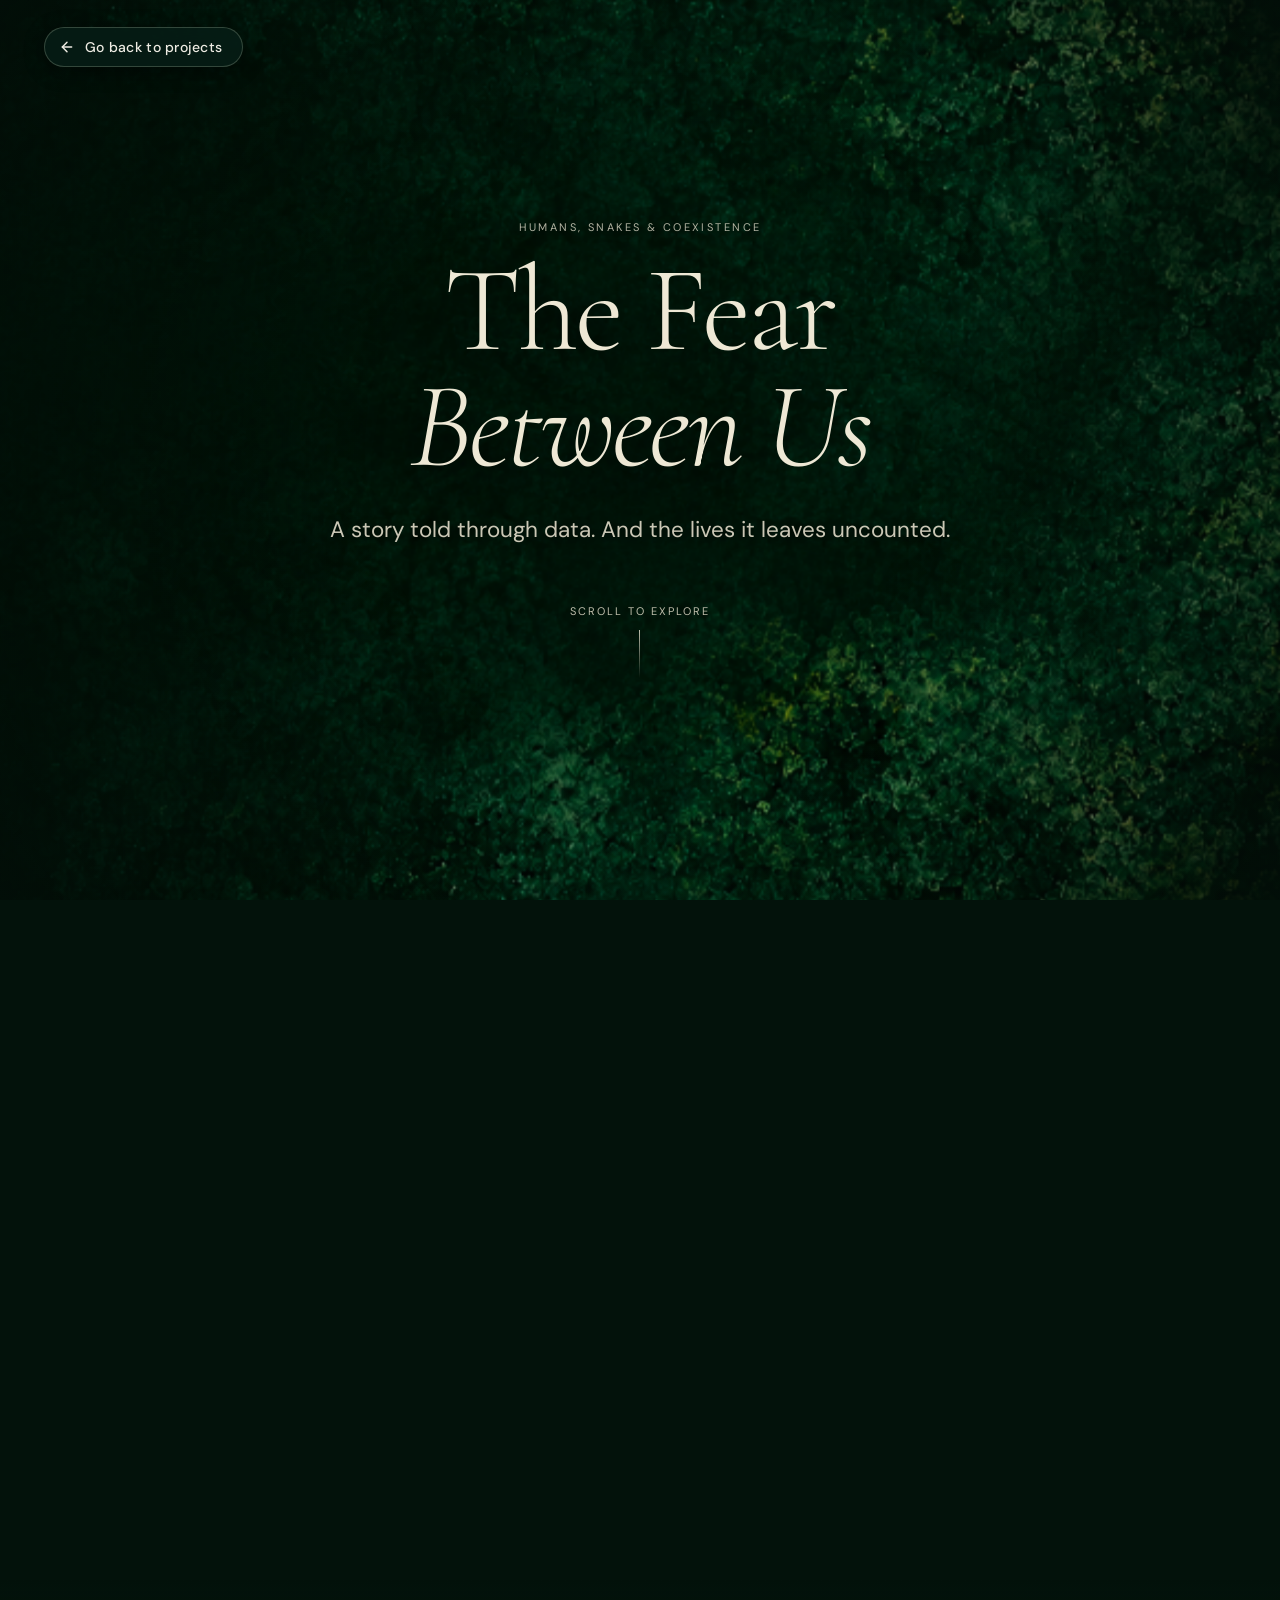
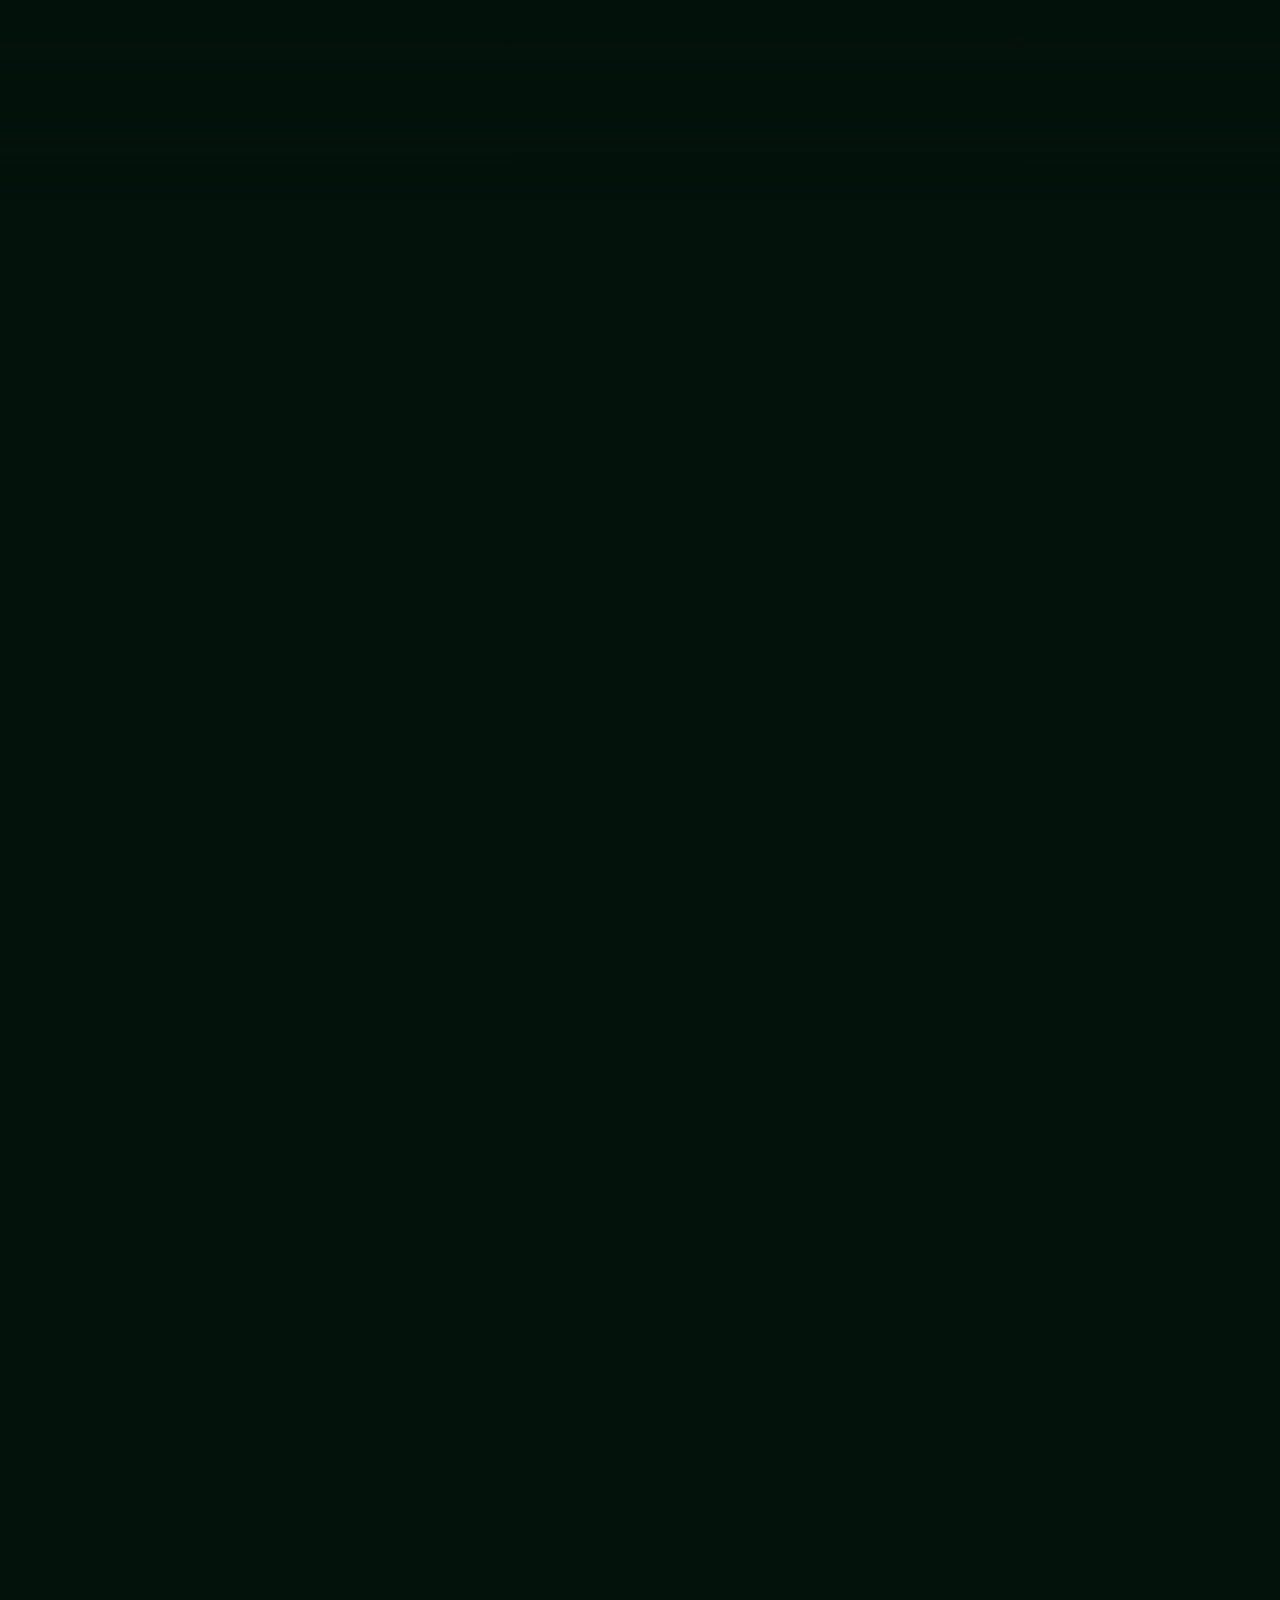
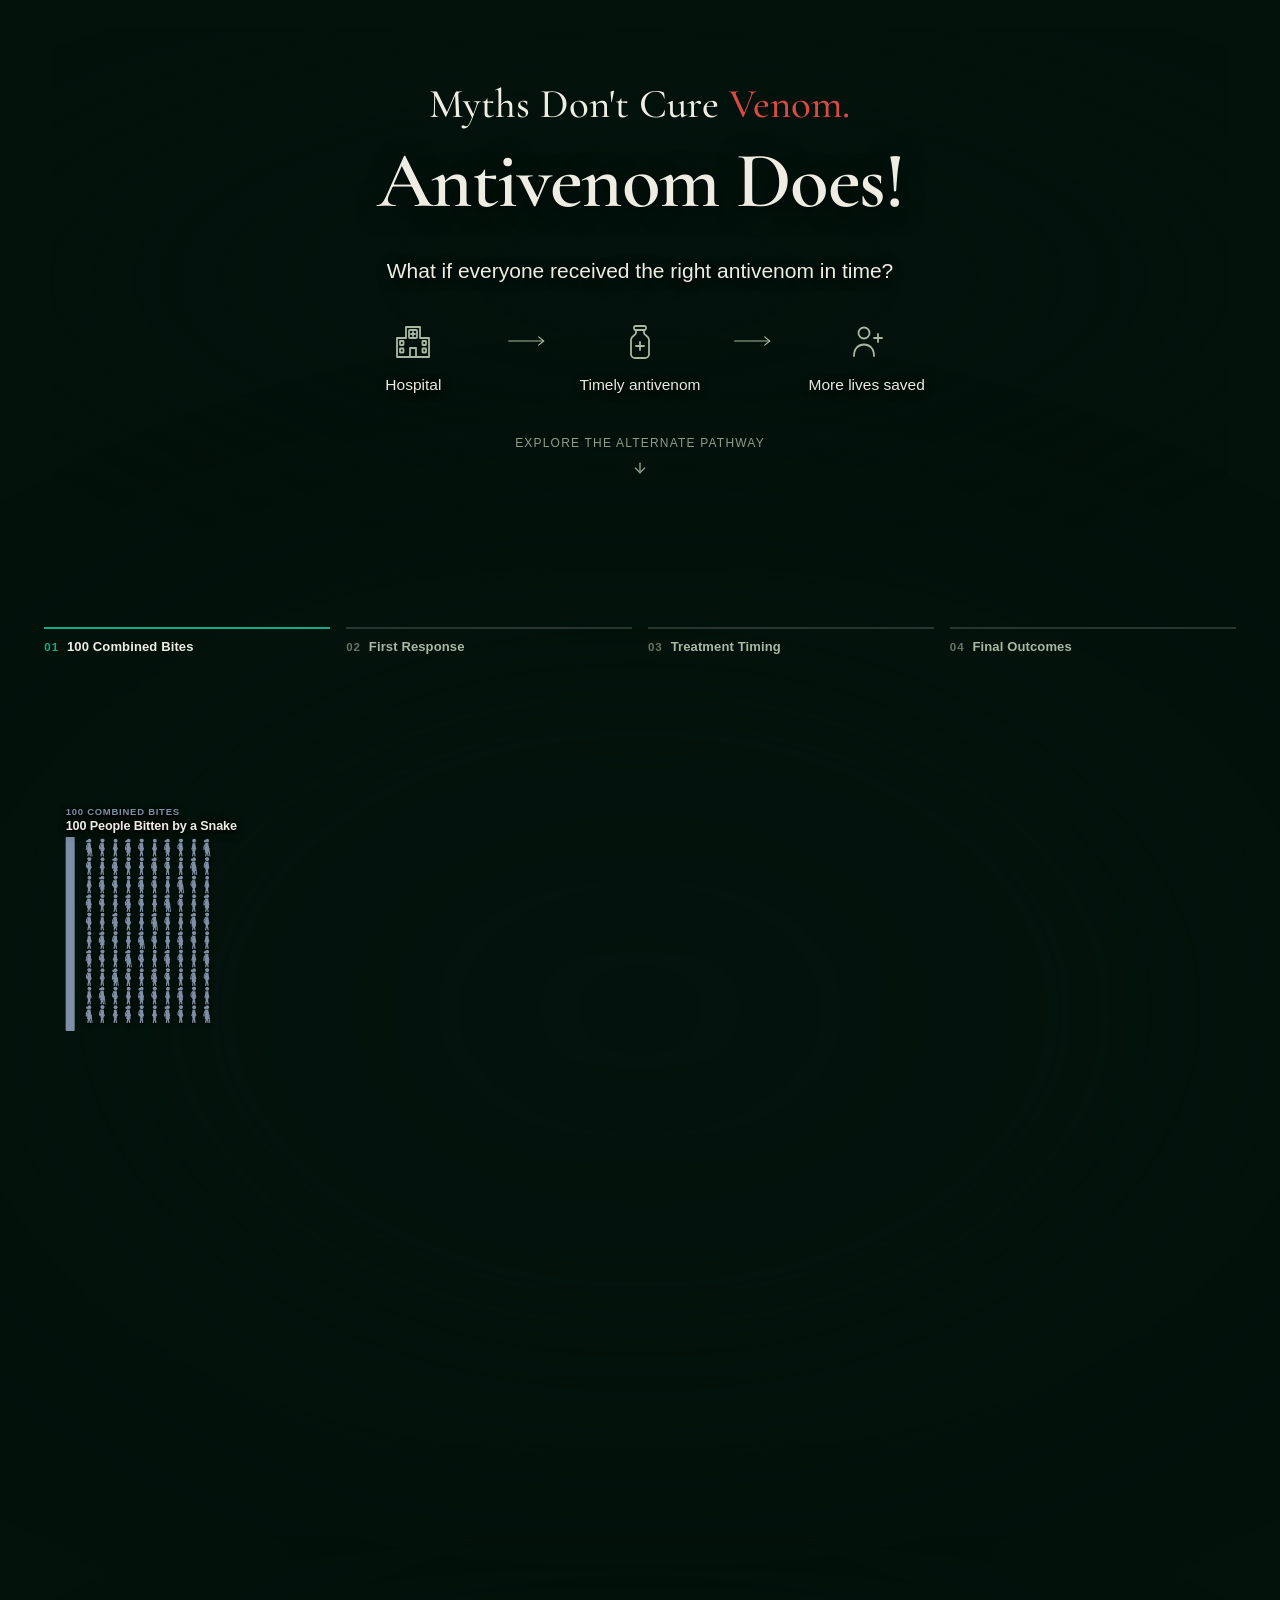
==== index.html @ fc6ca5ec "Remove bottom fade from Sankey chart while pinned Co-Authored-By: Claude Sonnet 5.5 <noreply@anthrop" ====
<!DOCTYPE html>
<html lang="en">
<head>
    <meta charset="UTF-8">
    <meta name="viewport" content="width=device-width, initial-scale=1.0, viewport-fit=cover">
    <meta name="theme-color" content="#03120B">
    <title>Panic vs Poison | A Story of Fear and Coexistence</title>
    
    <!-- Google Fonts: Cormorant Garamond, DM Sans, Google Sans Flex, DM Serif Display, Playfair Display, Prata, Newsreader, Inter, Cinzel -->
    <link rel="preconnect" href="https://fonts.googleapis.com">
    <link rel="preconnect" href="https://fonts.gstatic.com" crossorigin>
    <link href="https://fonts.googleapis.com/css2?family=Cormorant+Garamond:ital,wght@0,300;0,400;0,500;0,600;0,700;1,300;1,400;1,500;1,600;1,700&family=DM+Sans:ital,wght@0,400;0,500;0,600;1,400;1,500;1,600&family=Google+Sans+Flex:wght@300;400;500;600;700;800&family=DM+Serif+Display:ital@0;1&family=Playfair+Display:ital,wght@0,400..900;1,400..900&family=Prata&family=Newsreader:ital,opsz,wght@0,6..72,400..700;1,6..72,400..700&family=Inter:wght@300;400;500;600;700&family=Cinzel:wght@600;700;800&display=swap" rel="stylesheet">
    
        <!-- Leaflet & MarkerCluster for Neighbourhood Observations Map -->
    <link rel="stylesheet" href="https://cdn.jsdelivr.net/npm/leaflet@1.9.4/dist/leaflet.css" />
    <link rel="stylesheet" href="https://cdnjs.cloudflare.com/ajax/libs/leaflet.markercluster/1.5.3/MarkerCluster.css" />
    <link rel="stylesheet" href="assets/neighbourhood_map.css?v=snc_v3" />
    <link rel="stylesheet" href="style.css?v=m_touch_v5">
</head>
<body class="story-body">

    <!-- Fixed Continuous Parallax Background Canvas -->
    <div class="parallax-bg-wrapper" aria-hidden="true">
        <div class="parallax-bg" id="parallax-bg"></div>
        <canvas class="parallax-particles" id="ambient-particles"></canvas>
        <div class="parallax-vignette"></div>
    </div>

    <!-- Transparent Animated Video Snake (New Upload: Black snake moving across hero) -->
    <!-- [RESTORE POINT] Previous snake asset: assets/snake_animated.webm -->
    <div class="snake-top-left-container" id="snake-container">
        <video id="snake-video" class="snake-video-player" muted playsinline autoplay loop preload="auto">
            <source src="assets/snake_black_moving.webm?v=black_v1" type="video/webm">
            <!-- Fallback to original uploaded MP4 if WebM is unsupported -->
            <source src="Black_snake_moving_on_background_202609070007.mp4" type="video/mp4">
            Your browser does not support video playback.
        </video>
    </div>

    <!-- Main Editorial Scrollytelling Flow -->
    
    

    <main class="story-container" id="story-root">
        <!-- SCREEN 1: HERO TITLE & STAGE -->
        <section class="hero-screen" id="hero-screen">
            <!-- Start Navigation: Go Back to Projects -->
            <header class="story-top-nav" id="storyTopNav">
                <a href="/#projects" class="story-back-btn" id="storyStartBackBtn" aria-label="Go back to projects">
                    <svg class="story-back-arrow" width="16" height="16" viewBox="0 0 24 24" fill="none" stroke="currentColor" stroke-width="2.2" stroke-linecap="round" stroke-linejoin="round" aria-hidden="true">
                        <line x1="19" y1="12" x2="5" y2="12"></line>
                        <polyline points="12 19 5 12 12 5"></polyline>
                    </svg>
                    <span>Go back to projects</span>
                </a>
            </header>
            <div class="hero-content">
                <span class="hero-intro-label">HUMANS, SNAKES & COEXISTENCE</span>

                <h1 class="topic-title" id="topic-title">
                    <span class="title-line title-upright">The Fear</span>
                    <span class="title-line title-italic">Between Us</span>
                </h1>

                <p class="hero-subtitle">
                    A story told through data. And the lives it leaves uncounted.
                </p>

                <div class="scroll-cue">
                    <span class="scroll-cue-text">SCROLL TO EXPLORE</span>
                    <div class="scroll-cue-line"></div>
                </div>
            </div>
        </section>

        <!-- SECTION 2: THE EMERGENCE & THE FRACTURE (HUMAN VS SNAKE HABITAT) -->
        <section class="landscape-screen" id="landscape-screen">
            <div class="landscape-sticky-stage" id="landscape-sticky-stage">
                
                <!-- 2D Layered Stage: Reveals Mountains -> Land -> Trees -> Homes -> Crack -->
                <div class="landscape-layers-container" id="landscape-layers-container">
                    <img id="layer-mountains" class="landscape-layer layer-mountains" src="./assets/layers_clean/1_mountains.webp?v=blend_v2" alt="Mountains">
                    <img id="layer-land" class="landscape-layer layer-land" src="./assets/layers_clean/2_land.webp?v=blend_v2" alt="Land">
                    <img id="layer-trees" class="landscape-layer layer-trees" src="./assets/layers_clean/3_trees.webp?v=blend_v2" alt="Trees">
                    <img id="layer-homes" class="landscape-layer layer-homes" src="./assets/layers_clean/4_homes.webp?v=blend_v2" alt="Homes">
                    <img id="layer-crack" class="landscape-layer layer-crack" src="./assets/layers_clean/5_crack.webp?v=blend_v2" alt="The Fracture">
                    <img id="layer-panorama" class="landscape-layer layer-panorama" src="./assets/stitched_panorama.webp?v=feather_v3" alt="Continuous Landscape Panorama">
                    <!-- Top & Bottom feather blends to eliminate any abrupt boundary -->
                    <div class="landscape-layers-top-feather" aria-hidden="true"></div>
                    <div class="landscape-layers-bottom-feather" aria-hidden="true"></div>
                </div>

                <!-- Soft Atmospheric Bottom Fog / Vignette Blend with Canvas BG -->
                <div class="landscape-bottom-blend" aria-hidden="true"></div>

                <!-- Beat 5: Villager and Snake Encounter Canvas Layer (z-index 16: above crack, below text) -->
                <canvas id="layer-encounter" class="encounter-canvas" aria-hidden="true"></canvas>

                <!-- Paddy Field Encounter Scene (Scrolls up from below previous image like a data scrolly) -->
                <div class="paddy-scene-stage" id="paddy-scene-stage" aria-hidden="true">
                    <img id="layer-paddy" class="paddy-scene-img" src="./assets/paddy_field_scene.webp?v=man_woman_snake_v1" alt="Monsoon Paddy Field Snakebite Encounter Scene">
                    <div class="paddy-scene-blend" aria-hidden="true"></div>
                    <div class="paddy-seam-gradient" aria-hidden="true"></div>
                    <div class="paddy-story-scrim" id="paddy-story-scrim" aria-hidden="true"></div>

                    <!-- Beat 6: Pathways Narrative Text Overlay -->
                    <div class="paddy-story-overlay" id="paddy-story-overlay">
                        <div class="paddy-story-card" id="paddy-story-card">
                            <p class="intro-line-lead">For every 100 snakebites,</p>
                            <h2 class="intro-line-stat"><span class="stat-highlight">21</span> lives are lost.</h2>
                            <p class="intro-line-question">Is venom the only reason?</p>
                            <p class="intro-line-pathways">Let’s follow the pathways.</p>
                        </div>
                    </div>

                    <!-- Beat 7: Pure Animated Sankey Diagram Overlay -->
                    <div class="paddy-sankey-stage" id="paddy-sankey-stage">
                        <div class="paddy-sankey-scrim" aria-hidden="true"></div>
                        <div class="paddy-sankey-card">
                            <iframe
                                src="sankey_chart.html?v=m_touch_v5"
                                title="The Patient Survival Pathway Sankey Diagram"
                                class="sankey-chart-iframe"
                                id="sankey-iframe"
                                scrolling="no"
                                allowtransparency="true"
                                style="background: transparent;">
                            </iframe>
                        </div>
                    </div>
                </div>

                <!-- Phase 1 Mountain Emergence Narrative Beat -->
                <div class="mountain-story-block" id="mountain-story">
                    <!-- Decorative India Map Vector Layer (pointer-events none, hidden from assistive technology) -->
                    <div class="mountain-map-container" id="mountain-map-container" aria-hidden="true">
                        <svg
    class="mountain-map-svg"
    id="mountain-map-svg"
    viewBox="0 0 666.66669 777.33331"
    preserveAspectRatio="xMidYMid meet"
    aria-hidden="true">
    <defs>
        <!-- Soft-edged vertical mask for bottom-to-top amber fill reveal -->
        <linearGradient id="map-reveal-grad" x1="0" y1="1" x2="0" y2="0">
            <stop offset="0%" stop-color="#ffffff" stop-opacity="1" />
            <stop offset="65%" stop-color="#ffffff" stop-opacity="1" />
            <stop offset="90%" stop-color="#ffffff" stop-opacity="0.5" />
            <stop offset="100%" stop-color="#ffffff" stop-opacity="0" />
        </linearGradient>
        <mask id="map-reveal-mask" maskUnits="userSpaceOnUse" x="-50" y="-50" width="766" height="880">
            <rect id="map-mask-rect" x="-50" y="800" width="766" height="850" fill="url(#map-reveal-grad)" />
        </mask>
    </defs>

    <!-- Translucent Amber Fill Layer (12-18% final opacity) -->
    <g id="map-fill-layer" class="map-fill-layer" mask="url(#map-reveal-mask)" style="opacity: 0;">
        <path class="map-mainland-fill" fill="#D6B56D" stroke="none" d="m 215.2163,738.62564 -4,-2.84704 -5.08396,-4.77739 -5.08397,-4.77738 -2.58571,-4.16224 -2.58571,-4.16225 -2.73664,-11.17108 -2.73662,-11.1711 -4.80426,-12.66666 -4.80425,-12.66667 -3.9362,-8 -3.9362,-8 -5.01572,-6.66667 -5.01572,-6.66666 -4.17085,-10.95699 -4.17086,-10.95699 v -3.31493 -3.31493 l -3.95422,-12.19948 -3.95423,-12.19949 -6.04578,-10.31244 -6.04577,-10.31246 v -0.87925 -0.87925 l -3.817,-8.3369 -3.81701,-8.33689 -1.48505,-4 -1.48505,-4 -1.42982,-12 -1.42982,-12 -4.14814,-15.92888 -4.14815,-15.92888 1.54669,-0.51557 1.54668,-0.51556 v -3.36487 -3.36488 l -1.81762,0.6975 -1.81763,0.69748 -0.85927,-10.30346 -0.85928,-10.30345 2.77715,-8.4596 2.77715,-8.45961 -2.95944,-9.20386 -2.95943,-9.20386 2.85918,-3.86726 2.85919,-3.86725 v -0.62793 -0.62792 l -2.82757,-0.42607 -2.82757,-0.42607 -0.53124,-5.97786 -0.53125,-5.97787 -1.83309,-1.83308 -1.83308,-1.83309 -1.47477,6.87658 -1.47476,6.87658 -0.005,2.93437 -0.005,2.93437 -2.693839,4.41843 -2.69383,4.41844 -8.35049,3.90767 -8.350489,3.90766 -7.55505,1.39663 -7.55505,1.39663 -5.28474,-3.33611 -5.28474,-3.33612 -5.1109,-6.26743 -5.1109,-6.26744 -6.29777,-7.09401 -6.29777,-7.09403 -3.58171,-5.41234 -3.58172,-5.41234 1.39566,-1.39566 1.39566,-1.39566 0.89585,1.44951 0.89584,1.44951 5.58798,-0.008 5.58798,-0.008 4.83022,-1.3417 4.83022,-1.34169 6.2277,-5.48184 6.2277,-5.48184 -0.50394,-0.50394 -0.50394,-0.50394 -8.78786,2.16862 -8.78785,2.16862 -4.48755,-0.84186 -4.48755,-0.84187 -7.54448,-4.71911 -7.54448,-4.7191 -2.06743,-4.14426 -2.06753,-4.14313 v -1.6418 -1.6418 l 3.44902,-2.25988 3.44902,-2.25989 -0.72543,-0.72542 -0.72542,-0.72542 -4.79981,2.83196 -4.79981,2.83196 h -0.67902 -0.67901 l 0.42189,-3.66667 0.4219,-3.66667 4.97993,-0.41262 4.97994,-0.41263 1.96682,-2.80804 1.96683,-2.80804 5.71991,0.17657 5.71991,0.17656 7.64598,0.83928 7.64599,0.83928 6.69897,-1.71689 6.69897,-1.71689 1.58837,1.58838 1.58838,1.58838 h 3.15432 3.15433 l 2.49487,-1.33522 2.49488,-1.33522 -0.75993,-4.99811 -0.75994,-4.99812 -3.15593,-9.83685 -3.15593,-9.83687 v -1.8406 -1.8406 l -5.34549,-2.13884 -5.34548,-2.13884 -0.80513,-3.20788 -0.80512,-3.20787 0.91322,-7.30916 0.91322,-7.30916 h -2.82883 -2.82882 l -3.91447,-2.02425 -3.91447,-2.02425 -0.80629,-3.2125 -0.80628,-3.2125 1.1203,-1.95513 1.12031,-1.95512 9.50149,-10.14146 9.5015,-10.14145 h 2.74199 2.74198 l 0.80815,2.54625 0.80816,2.54627 1.67494,1.39008 1.67494,1.39008 9.94009,-1.78487 9.940089,-1.78486 2,-0.90115 1.999999,-0.90113 5.33334,-6.7847 5.33333,-6.78468 3.72072,-3.46565 3.72071,-3.46564 5.93016,-5.83483 5.93016,-5.83481 3.55728,-7.27084 3.55729,-7.27083 3.45851,-2.1405 3.45851,-2.14051 3,-2.65292 3,-2.65293 v -1.91003 -1.91004 l 5.45108,-6.85755 5.45108,-6.85754 1.66944,-0.94715 1.66942,-0.94716 -0.31645,-9.05284 -0.31645,-9.05285 2.02382,-2.28313 2.02384,-2.28315 4.83878,-1.55729 4.83877,-1.5573 1.66667,-1.32282 1.66666,-1.32283 v -1.85407 -1.85406 l -5.76484,-2.80079 -5.76485,-2.80077 -1.45267,-3.84856 -1.45253,-3.84856 h -2.59459 -2.5946 l -7.85456,-3.95934 -7.85456,-3.95934 -1.57907,-17.70733 -1.57908,-17.707325 7.47046,-6.786157 7.47045,-6.786156 -0.89811,-2.340429 -0.8981,-2.34043 -2.58502,-0.675996 -2.58501,-0.675996 -0.40827,-2.858883 -0.40825,-2.858883 -4.66667,-2.194372 -4.66667,-2.194372 -2.53998,-2.810829 -2.53999,-2.810829 h -3.74643 -3.74644 l -1.45411,-2.717031 -1.45411,-2.717029 0.74048,-2.333039 0.74048,-2.333038 6.72316,-6.616599 6.72317,-6.616597 h 6.94355 6.94356 l -0.45187,-2.594964 -0.45185,-2.594964 1.85544,1.53988 1.85544,1.539881 3.92975,-2.097217 3.92976,-2.097217 9.73397,-0.217171 9.73397,-0.217172 9.06994,8.702805 9.06993,8.702805 4.40104,3.271139 4.40103,3.27114 2.6031,4.411929 2.60311,4.411929 5.85861,1.475219 5.85863,1.475217 v 2.50838 2.50838 h 5.14564 5.14564 l 7.58808,-4.049225 7.58808,-4.049227 6.13351,-0.62063 6.13351,-0.620631 1.70365,-1.413913 1.70367,-1.413914 4.02957,2.083771 4.02956,2.083769 h 1.96391 1.96392 l 4.10229,3.451859 4.10231,3.451857 v 2.339408 2.339408 l -2.56184,7.446105 -2.56183,7.446105 -5.03233,4.746637 -5.03234,4.746639 -1.40582,4.287074 -1.40584,4.287069 -4.66667,0.0623 -4.66667,0.0622 v 4.21767 4.21768 l -1,1.00455 -1,1.00454 v 3.13269 3.13268 l 4.66667,2.22538 4.66667,2.22537 0.0472,2.75305 0.0472,2.75305 1.9055,3.33334 1.90551,3.33333 0.0472,1.70851 0.0472,1.70852 -2.33333,0.822 -2.33334,0.82198 -4.34937,3.21626 -4.34939,3.21625 -2.31728,-4.07167 -2.31729,-4.07165 -1.50341,-0.008 -1.5034,-0.008 -1.7146,2.06597 -1.7146,2.06596 2.99361,7.22264 2.99361,7.22263 0.96058,7.07852 0.96057,7.07852 0.99231,1.60557 0.99229,1.60558 2.63773,-1.63936 2.63774,-1.63936 3.2599,4.15804 3.2599,4.15804 7.57764,3.58784 7.57762,3.58784 2.6316,3.34553 2.6316,3.34553 7.03387,3.11071 7.03388,3.11071 -6.91036,7.13454 -6.91036,7.13455 -3.14015,10.57763 -3.14014,10.57762 3.84796,3.07908 3.84794,3.07909 1.20044,0.007 1.20044,0.007 7.46623,3.5886 7.46623,3.58858 2.99262,2.88888 2.99262,2.88888 5.67405,2.7075 5.67404,2.70749 4.66667,1.63416 4.66667,1.63417 3.70365,0.67096 3.70365,0.67096 1.31255,2.45254 1.31256,2.45252 4.50292,0.84476 4.50292,0.84474 9.8142,-1.55618 9.81421,-1.5562 4.80499,2.03856 4.80499,2.03857 2.21452,3.37977 2.2145,3.37976 5.26072,2.68383 5.26071,2.68381 h 3.88987 3.88985 l 1.52101,1.83271 1.52102,1.83271 6.97557,0.99337 6.97559,0.99336 6.96587,0.25089 6.96585,0.25091 0.92303,0.92303 0.92302,0.92302 8.11112,-0.0204 8.11111,-0.0204 1.61844,-1.02846 1.61844,-1.02846 0.10853,-15.95112 0.10854,-15.95112 0.086,-2.91381 0.086,-2.91381 5.38509,-2.15468 5.38509,-2.15468 1.40227,1.40226 1.40228,1.40228 0.38401,9.5432 0.384,9.54319 2.03242,3.10187 2.03241,3.10185 3.6498,1.00557 3.6498,1.00559 8.66667,-0.20035 8.66666,-0.20033 6,-0.20389 6,-0.2039 15.04815,-2.13725 15.04815,-2.13727 -0.88471,-6.10958 -0.88469,-6.10959 -0.65955,-1.13604 -0.65954,-1.13605 -4.50391,-1.88184 -4.50389,-1.88186 v -2.73862 -2.73863 l 2.82554,0.8968 2.82555,0.89679 3.50779,-1.61398 3.50778,-1.61398 4.54252,-2.18224 4.54254,-2.18226 0.58048,-2.21973 0.58046,-2.21975 5.21034,-4.18713 5.21033,-4.18715 v -1.98454 -1.98455 l 5.89897,-2.5286 5.89896,-2.52858 7.78179,-8.17726 7.78177,-8.17725 3.98592,2.07835 3.98592,2.07834 4.25224,0.008 4.25224,0.008 6.0931,-5.27353 6.09309,-5.27353 3.07748,2.9402 3.0775,2.9402 -1.0895,1.26666 -1.08948,1.26667 v 2.56325 2.56327 l 2.14428,-1.7796 2.1443,-1.7796 1.8557,2.53785 1.85572,2.53784 -0.0472,1.41183 -0.0472,1.41183 -1.9055,3.33333 -1.90551,3.33333 -0.0472,1.05771 -0.0472,1.05771 4.33333,-0.2973 4.33334,-0.2973 4.96926,0.23958 4.96926,0.2396 2.23409,3.40966 2.23409,3.40965 -2.88893,3.59034 -2.88893,3.59035 -1.49258,2.92128 -1.49257,2.92127 2.79985,4.7454 2.79986,4.74538 h -1.03354 -1.03352 l -2.58817,-1.9576 -2.58817,-1.95758 -2.79936,-0.0424 -2.79936,-0.0424 -5.38843,3.66666 -5.38843,3.66667 -8.81221,8.28771 -8.81222,8.28769 v 11.11993 11.11992 l -3.43397,4.59238 -3.43397,4.59237 0.71976,5.33333 0.71976,5.33334 -4.21271,12 -4.21271,12 -1.25398,0.85716 -1.25398,0.85715 -7.77806,-0.70529 -7.77807,-0.70529 1.29229,4.506 1.29231,4.506 v 8.19948 8.19948 l -2,0.76748 -2,0.76746 v 13.12035 13.12033 l -1.66667,2.13243 -1.66666,2.13241 -2.92642,-1.14072 -2.92641,-1.14073 -0.87372,-5.07019 -0.87371,-5.07018 -3.11882,-12 -3.11883,-12 -1.75353,-5.33334 -1.75352,-5.33333 h -1.97623 -1.97621 l -1.8764,3.91499 -1.87642,3.91498 -0.65174,5.7823 -0.65175,5.78229 -1.35809,0.83935 -1.35811,0.83936 -2.58125,-3.54351 -2.58127,-3.54349 -1.04625,0.64662 -1.04626,0.64662 -2.29006,-5.99647 -2.29008,-5.99647 1.78588,-5.56113 1.78586,-5.56113 3.87506,-1.02258 3.87505,-1.02257 4.39667,-4.26142 4.39668,-4.26142 0.97984,-4.13149 0.97984,-4.13149 -0.31002,-1.66667 -0.31001,-1.66667 h 1.55504 1.55504 l -1.65985,-2 -1.65986,-2 -22.83673,-0.13293 -22.83675,-0.13293 -3.33333,-0.92696 -3.33334,-0.92698 -0.96818,-7.94012 -0.96818,-7.94013 -1.51006,-3.33333 -1.51006,-3.33334 -1.99806,2.9704 -1.99807,2.97039 -2.85703,-1.47487 -2.85702,-1.47486 -3.08122,-3.49554 -3.08121,-3.49552 -0.69656,1.66667 -0.69657,1.66667 -2.22222,-0.0424 -2.22222,-0.0424 -2.58818,-1.95759 -2.58817,-1.9576 h -1.15719 -1.15717 l 0.76739,1.24165 0.76738,1.24167 -3.35537,4.9444 -3.35536,4.9444 v 1.26105 1.26106 l 4.33333,3.81332 4.33334,3.8133 4.56388,3.07291 4.56386,3.07291 0.54724,1.66666 0.54724,1.66667 h -2.80757 -2.80757 l -5.9702,5.50315 -5.97022,5.50314 v 2.429 2.429 l 4.45919,3.40119 4.45919,3.40118 h 2.18208 2.18208 l 0.80509,3.20775 0.80509,3.20775 -2.24342,3.42389 -2.24342,3.42389 2.79706,4.52574 2.79706,4.52574 v 2.30078 2.30078 l 2.56204,0.66999 2.56206,0.66999 -0.61258,4.20518 -0.61256,4.20519 2.58803,10.56085 2.58804,10.56087 -0.68017,1.77247 -0.68016,1.77248 h -3.23759 -3.2376 l -3.35488,2.1982 -3.35488,2.19821 -1.13545,-1.19821 -1.13546,-1.1982 -0.46276,-2.56956 -0.46274,-2.56956 -3.48502,5.23622 -3.48501,5.23623 -6.83025,2.38175 -6.83026,2.38174 -3.61598,3.11035 -3.61599,3.11033 1.49424,6.50792 1.49424,6.50791 -1.89632,2.10499 -1.89632,2.10498 v 2.18391 2.18389 l -4.56725,4.56726 -4.56726,4.56725 -7.35017,3.4772 -7.35019,3.47718 h -1.97145 -1.97146 l -0.52441,-1.57321 -0.5244,-1.57321 -2.26491,0.86912 -2.2649,0.86913 -1.63688,3.70409 -1.63688,3.70408 -9.53804,12.66667 -9.53804,12.66667 -7.60648,6.51918 -7.60648,6.51918 -3.89774,5.38068 -3.89774,5.38068 -6.30932,3.63956 -6.30934,3.63956 -3,2.84585 -3,2.84585 v 5.219 5.219 l -6.33333,2.95159 -6.33334,2.95157 -5.25897,0.1108 -5.25899,0.1108 -4.07434,5.47402 -4.07436,5.47401 -1.70722,2.52599 -1.70721,2.52598 -0.73723,-1.66666 -0.73724,-1.66667 h -3.59221 -3.59221 l -2.98119,2.08811 -2.9812,2.0881 -2.69829,5.28912 -2.69831,5.28911 0.63792,13.66356 0.63793,13.66356 1.41156,3.71268 1.41156,3.71269 v 1.24653 1.24654 h -2 -2 v 1.28642 1.28642 l 2.83419,1.51681 2.8342,1.51681 -0.86745,7.3807 -0.86747,7.38068 -1.74589,3.48274 -1.7459,3.48275 -3.76314,7.23493 -3.76316,7.23495 0.23496,16.76505 0.23496,16.76507 0.71644,2.28892 0.71644,2.28892 -3.07576,0.6788 -3.07575,0.67881 -3.91979,0.3656 -3.91977,0.36561 -3.0138,5.33334 -3.01379,5.33333 -2.34532,4.40032 -2.34532,4.40032 1.50588,2.41131 1.5059,2.4113 -6.91764,1.5481 -6.91763,1.54809 -4.21623,2.56405 -4.21624,2.56404 -0.86989,5.80086 -0.86988,5.80085 -6.41975,3.60871 -6.41975,3.60872 -3.80349,-0.0423 -3.80349,-0.0423 -4,-2.84704 z" />
        <g class="map-islands-fill" transform="scale(0.448632)" fill="#D6B56D" stroke="none">
            <path d="
		M183.5,1437.5c0,2.916-4-4.584-4-7.5c0-0.532,0.716-3.36,3.25-1.5c1.146,0.841,0.631-2.5,2.25-2.5c1.652,0,1,2.293,1,3.75
		c0,1.895,0.058,3.962-0.25,5.5C185.516,1436.42,184.633,1436.934,183.5,1437.5z" />
<path d="M175.75,1455.25
		c-1.276-0.073-2.197-1.938-2.75-5.25c-0.213-1.278-2.38-3.25,0.25-3.25c1.638,0,1.839,1.045,3.25,1.75
		c1.216,0.608,2.25,1.945,2.25,3.75C178.75,1453.745,176.856,1455.526,175.75,1455.25z" />
<path d="M227.75,1467c0,2.891-3-0.938-3-3.25
		c0-1.538,3.569,0.01,3.75,0.25C229.08,1464.773,228.086,1466.553,227.75,1467z" />
<path d="M242.75,1479c0,0.715-4.119-4,1.25-4
		C244.471,1475,244.004,1478.688,242.75,1479z" />
<path d="M214.75,1516.5
		c0.886,0-1.65-0.936-2-1.75c-0.797-1.859,5.016-3.311,4,0.75c-0.071,0.285-0.785,0.785-1,1" />
<path d="M201.25,1506.25
		c-0.324,1.296-0.694-3.056,0.25-4c1.778-1.779,2.5,0.133,2.5,1.75C204,1505.817,202.555,1505.729,201.25,1506.25z" />
<path d="M195.25,1512.25
		c0,1.475-3.659-1.932-3-3.25c1.43-2.858,3.5-1.982,3.5,1C195.75,1511.623,195.936,1510.877,195.25,1512.25z" />
<path d="M225.75,1496.75
		c0,0.354-0.5-0.5-0.75-0.75c-0.833-0.833,2.405-0.938,3.5-0.5C230.077,1496.131,226.625,1496.969,225.75,1496.75z" />
<path d="M192.75,1495
		c0.112,0.045-5.888-3.5-1.25-3.5C193.785,1491.5,193.531,1493.438,192.75,1495z" />
<path d="M191,1489.75
		c0.498,0-4.399-2.75-0.75-2.75C191.966,1487,194.026,1489.75,191,1489.75z" />
<path d="M196,1470.5
		c0.755,0-0.481-2.067,0.25-2.25C197.506,1467.938,198.66,1471.165,196,1470.5z" />
<path d="M220.5,1526.5
		c1.233-0.309-2.777-0.819-3.25-2c-0.964-2.41,1.512-1.798,3-1.5C221.235,1523.197,220.611,1526.056,220.5,1526.5z" />
<path d="M200.75,1550
		c1.215,0.243-1.25-2.262-1.25-3.5C199.5,1543.405,202.576,1546.622,200.75,1550z" />
<path d="M196.75,1555.75
		c-0.014,0.062-2.24-0.778-1.5-3C195.351,1552.445,198.609,1553.271,196.75,1555.75z" />
<path d="M279,1516c0.326-0.977-4.289-3.5,1-3.5
		C282.391,1512.5,281.133,1516,279,1516z" />
<path d="M276.75,1557.25
		c0.972,0-2.311-0.547-2.5-1.5c-0.432-2.153,2.802-3.29,4.25-3C279.945,1553.039,276.915,1557.085,276.75,1557.25z" />
<path d="M235,1648.5
		c2.904,0.581-7.454-1.718-1.75-4c1.996-0.799,2.5,0.21,2.5,1.75C235.75,1647.408,236.741,1648.064,235,1648.5z" />
<path d="M228.5,1491.5c-4.419-1.765-1.994-3,1-3
		C230.554,1488.5,228.971,1490.558,228.5,1491.5z" />
            <path d="M1211,867.667c-2.38,0.128-7.728-1.24-8.666-5
		c-0.745-2.981,0.177-4.816-1.334-7.334c-1.789-2.983,0.121-2.333,3-2.333c2.98,0,5.348,2.027,6.334,4
		c1.073,2.149,0.938,5.542,1.666,7C1212.555,865.11,1211.418,866.97,1211,867.667L1211,867.667z" />
<path d="M1210,877.333c0.746,1.494-5.8-0.734-4-4.333
		c0.859-1.719,1.854-1.667,4.666-1.667c1.377,0,1.1,2.766,2,3.667C1213.502,875.835,1211.013,876.726,1210,877.333z" />
<path d="M1195.334,852.333c1.352,1.353-3.334-2.755-3.334-4.666
		c0-1.726,5-0.881,5,2.333C1197,851.711,1197.26,850.792,1195.334,852.333L1195.334,852.333z" />
<path d="M1185.666,861c0,0.306-4.396-1.861-5-2.667
		c-1.171-1.562-1.311-3.066-3-4.333c-1.652-1.24-0.943-4.804-0.332-6.333c0.842-2.104,5.567,1.878,5.666,2
		c0.778,0.973,0.991,2.577,2,3.333c1.241,0.932,0.582,4.164,1.334,5.667C1186.695,859.391,1185.968,860.249,1185.666,861z" />
<path d="M1192,858.333c0.885,1.771-2.933-2.829-3.666-4.666
		c-0.896-2.237-0.349-3.908,1.332-1.667c0.905,1.207,1.959,1.989,3.334,2.333C1194.334,854.667,1192.707,857.154,1192,858.333
		L1192,858.333z" />
<path d="M1196.334,860c1.298,0.324-0.613-3.054,0.332-4
		c2.098-2.096,1.373,3.174,1.334,3.333C1197.855,859.914,1196.889,859.777,1196.334,860L1196.334,860z" />
<path d="M1163.334,855.333c-0.455,1.82-2.668-2.61-2.668-4.333
		C1160.666,847.562,1163.334,853.358,1163.334,855.333c0,0.667,0,1.334,0,2" />
<path d="M1165.666,848c0,0.949-1.487-1.854-1-2.667
		C1165.575,843.818,1169.088,846.29,1165.666,848z" />
<path d="M1166.334,859.333c1.468-2.447-2.314-4.686,0.332-7.333
		c1.106-1.106,3.819-2.743,5-3.333c0.622-0.312,0.668,5.646,0.668,6.333c0,0.444,2.743,2.411,3,2.667
		c1.038,1.039,0.689,3.714,1.332,5c0.637,1.271,1,3.162,1,4.666c0,1.335,2.055,2.388,2.668,3c0.467,0.468,0.229,5.258,0.332,5.667
		c0.465,1.857,0,4.406,0,6.333c0,2.172,0.234,4.199-0.666,6c-1.635,3.271-4.776,4.15-6.666,1c-1.384-2.304-2.144-4.045-2.668-6.666
		c-0.322-1.618,1.334-4.208,1.334-6.334c0-2.449-3.334-2.495-3.334-5c0-2.146,0.816-3.919,0.334-6.333
		C1168.587,862.933,1167.677,861.013,1166.334,859.333L1166.334,859.333z" />
<path d="M1182.666,872.333c-0.08-0.406,3-0.619,3,2.667
		c0,2.847-2.682,0.869-3.332,0C1181.797,874.283,1182.556,873.223,1182.666,872.333z" />
<path d="M1183.666,885c-1.869-2.493,2.479-4.333,3.334-4.333
		c0.174,0-2.022,5.712-2.334,6.333C1184.334,887.667,1183.813,885.73,1183.666,885z" />
<path d="M1168.666,895.667c-1.432,2.863,5.402-3.84,3.334,1.333
		C1171.925,897.189,1166.323,899.572,1168.666,895.667z" />
<path d="M1164,895C1162.781,898.048,1166.19,898.833,1164,895z" />
<path d="M1167,894L1167,894z" />
<path d="M1188.666,888c-1.359,3.401-1-4.666,0.668-8
		c1.278-2.56-1.334-3.997-1.334-6c0-2.564-0.979-4.96-2-7c-1.343-2.686-0.158-5,3-5c3.359,0,2.666,1.089,2.666,4.333
		c0,0.911,2.832-1.666,3.334-1.666c3.408,0,0.213,3.28-1.334,3.666c-2.58,0.646-0.873,4.615,0.668,5c2.066,0.518,2.609,3,0,3
		c-1.325,0,1.551,6.711,1.666,7c0.818,2.046,0.636,4.357-0.666,5.334c-2.37,1.777-2.137,0.938-3.668,4
		c-0.222,0.444-0.443,0.889-0.666,1.333c-1.449,2.898-3-1.615-3-2.667C1188,889.893,1188.059,889.519,1188.666,888L1188.666,888z" />
<path d="M1169.334,900
		C1169.334,894.169,1175.639,905.045,1169.334,900z" />
<path d="M1169.334,904.333
		C1169.334,900.769,1175.128,906.65,1169.334,904.333c-0.66-0.264-0.622,1.667-1.334,1.667c-0.4,0-0.666-0.444-1-0.667" />
<path d="M1158.334,906.333c-1.344,0,3.065-0.466,3.666-1.666
		c1.332-2.663-0.354-4.586-1-2c-0.817,3.271-1.946-3.119-2-3.334c-0.112-0.452-3.844,5.739-4,6
		c-0.849,1.414-0.912,3.683-0.666,4.667C1154.603,911.077,1158.252,906.438,1158.334,906.333z" />
<path d="M1117,919.333c0.462,1.846-1.809-4.146-0.666-5.666
		c1.615-2.156,0.592-6.057,3.332-4c1.235,0.926,1.761,2.566,2.334,4c1.16,2.901,4.444-0.111,2.666,4.333
		c-0.01,0.016-1.93-0.684-2.666,3C1121.31,924.448,1117.324,919.528,1117,919.333L1117,919.333z" />
<path d="M1112.666,916.333c-0.021,0.109,0,0.223,0,0.334
		c0,4.993-4,1.781-4-2c0-5.523,2.729-7.062,4.668-9c2.256-2.257,1.985,1.68,0.666,3
		C1113.293,909.374,1112.926,915.043,1112.666,916.333L1112.666,916.333z" />
<path d="M1103.334,922.333c-4.652,4.652-0.528-14.837,1.332-3.666
		C1105.041,920.91,1104.683,920.645,1103.334,922.333z" />
<path d="M1228.666,909.667c0.271,1.627-1-4.356-1-8.667
		c0-3.447,2.668,1.105,2.668,4.333c0,2.579,2,2.442,2,4.334c0,1.759,2.316,1.021,0.332,3.666
		C1230.068,916.798,1228.918,910.419,1228.666,909.667L1228.666,909.667z" />
<path d="M1172,889c-0.286,0.383-3.799,3.93-2,0.333
		C1170.302,888.729,1171.334,889.111,1172,889z" />
<path d="M1294,1002c0.81-1.618-3.229-2.245-3.666-4
		c-0.532-2.128-3.105-4.307-0.334-5c2.959-0.739,2.334,3.628,2.334,5.667c0,2.202,1.73,3.333,4,3.333" />
<path d="M1314.334,1009c0,0.01,4.666-1.864,4.666,2
		C1319,1012.692,1315.39,1010.321,1314.334,1009z" />
<path d="M1315.666,1003.667c0,2.497-2.666-4.503-2.666-7
		c0-2.728,4.666,0.214,4.666,5c0,2.151,1.726,3.735-0.666,4.333C1315.884,1006.279,1315.696,1003.812,1315.666,1003.667z" />
<path d="M1301.666,1008c-0.913,0.229,2,1.058,2,2
		S1301.666,1008.942,1301.666,1008z" />
<path d="M1323.666,1002.667c0,0.801,1.807,0.556,2,1.333
		c0.74,2.96-2.775,0.501-3,0.333" />
<path d="M1324.334,1006.667L1324.334,1006.667z" />
<path d="M1331,1016c0.195,0.785-0.117-2.137,0.666-2.333
		C1334.471,1012.966,1331.707,1015.717,1331,1016z" />
<path d="M1326.666,1021c1.593-0.396-2.332-2.692-2.332-4.333
		c0-0.444,0-0.89,0-1.334c0-1.351,4.732,4,5,4.667c0.603,1.507,4.186-1.408,4.332-2c0.174-0.69,0.697,1.984,1.334,1.667
		c1.434-0.717,4,1.063,4,2.666c0,1.343-3.403,0.351-3.666,1.667c-0.692,3.46,0.465,3.533-3,2.667
		c-1.174-0.294-3.227-3.784-3.668-4.667C1328.334,1021.333,1327.334,1021.333,1326.666,1021L1326.666,1021z" />
<path d="M1318,1018c-0.422-0.844,2.229,1.085,2,2
		c-0.08,0.325-2.554-0.305-2.666-0.333" />
<path d="M1320,1034.333c-0.605,2.423-3.783-4.767-2.666-7
		c1.055-2.108,1.564-2.666,4.332-2.666c2.246,0,4.334,3.197,4.334,5c0,2.803,1.229,3.666,4,3.666c0.524,0,1.946,3,4.666,3
		c2.19,0,4.334-3.13,4.334,1c0,2.683-0.263,4.404,1,5.667c1.584,1.584,2,0.886,2,4.333c0,2.411,0.099,3.06,0.666,5.334
		c1.072,4.289-2.558,0.775-4-0.667c-1.707-1.708-4.55-1.08-6.666-2.667c-1.755-1.315-4.094-3.038-4.666-5.333
		c-0.599-2.392,1.717-3.57-1.334-4.333c-2.035-0.509-3.472-0.884-4-3C1321.752,1035.673,1320.656,1035.12,1320,1034.333
		L1320,1034.333z" />
<path d="M1318.666,1054.333c-0.457-1.832,3.382-1.694,5-2.666
		c1.304-0.782,6.018,0,7.334,0.333c1.674,0.418,0.299,3.62,1.334,5c1.546,2.062-0.281,4.281-1,5c-0.714,0.712-2.168,8.164-5-0.333
		c-0.502-1.503-2.478-2.691-3.334-3.334C1321.219,1056.998,1318.666,1056.9,1318.666,1054.333z" />
<path d="M1336,1065.333c-0.568-0.427,1.506,0.978,1.334,1.667
		C1337.16,1067.689,1335.736,1065.994,1336,1065.333z" />
<path d="M1350,1052.333c-0.211,0.842,2,0.799,2,1.667
		S1349.677,1053.139,1350,1052.333z" />
<path d="M1321.334,1010.667c0,0.867,1.132-1.667,2-1.667
		c0.55,0-0.285,2.807-0.334,3C1322.827,1012.69,1321.889,1011.111,1321.334,1010.667z" />
<path d="M1351.334,1058c-0.405,1.62,3.817-0.848,5,0.333
		c1.992,1.994-1.938,1.667-3,1.667C1352.39,1060,1351.923,1058.736,1351.334,1058z" />
<path d="M1366.334,1152.667c-2.787,0-3.698-2.159-0.334-3
		C1367.233,1149.358,1371.486,1153.525,1366.334,1152.667z" />
<path d="M1366.666,1157
		C1368.101,1156.642,1370.114,1158.379,1366.666,1157z" />
<path d="M1366.666,1178.333
		C1367.274,1178.182,1370.99,1179.198,1366.666,1178.333z" />
<path d="M1364.334,1181
		C1366.242,1180.521,1362.548,1185.465,1364.334,1181z" />
<path d="M1380.334,1207.667c2.283-0.571-2.334-4.312-2.334-6.667
		c0-2.895,0.388-4.667,3.334-4.667c2.764,0,3.666-4.259,3.666-6.333c0-2.396,3.688-0.105,2.666,5c-0.367,1.844-3.12,3.909-4,5.667
		c-1.31,2.619-1.666,3.333-1.666,6.666C1382,1208.98,1382.498,1208.965,1380.334,1207.667z" />
<path d="M1398.334,1206c0,3.626,0.652-8.385,2.332-1.667
		c0.489,1.958,0.373,4.574-1.332,5c-2.886,0.722-3.385-1.8-3-3.333C1396.494,1205.354,1397.666,1206,1398.334,1206z" />
<path d="M1397.666,1196.333c0.346-1.379,4.067,4.867-0.332,2.667
		C1396.532,1198.6,1397.556,1197.223,1397.666,1196.333z" />
<path d="M1418,1205.667c-0.854-0.428,1.666,1.377,1.666,2.333
		c0,1.024-1.994-0.466-3-0.667C1415.969,1207.193,1417.556,1206.223,1418,1205.667L1418,1205.667z" />
<path d="M1410.334,1209c-2.312-0.462-3.334-1.848-3.334-5
		c0-2.376-0.889-3.887-1.334-5.667c-0.109-0.444-0.222-0.889-0.332-1.333c-0.572-2.288-0.418-3.042-2.334-4
		c-1.799-0.899-1.077-3.256,0.334-4.667c1.319-1.32,2.932-2.531,3.666-4c1.216-2.431,1.308-3.319,4-4.666
		c3.082-1.542,3.334,3.253,3.334,5.333c0,3.561-2.668,4.146-2.668,8.333c0,2.333,0,4.667,0,7c0,2.046-0.131,4.143,0.334,6
		C1412.332,1207.659,1411.276,1208.058,1410.334,1209L1410.334,1209z" />
<path d="M1424.666,1201.333c1.26,5.034-1.568-7.861-1-9
		c1.232-2.465,4.668,3.444,4.668,4.667C1428.334,1199.68,1427.305,1200.278,1424.666,1201.333z" />
<path d="M1420.334,1204.667c0,0.809-0.144-2.334,0.666-2.334
		c0.248,0-0.223,0.444-0.334,0.667" />
<path d="M1346.334,1265.333c0.866,0-1.668-1.132-1.668-2
		c0-2.687,4.252-4.993,5-2C1350.239,1263.622,1348.002,1264.38,1346.334,1265.333z" />
<path d="M1338.666,1308.333c0.472,1.883-0.961-3.961-2.332-5.333
		c-1.991-1.991-0.357-3.744-3.334-3c-1.074,0.27,0.666,6,0.666,6.667C1333.666,1309.965,1336.52,1309.192,1338.666,1308.333
		L1338.666,1308.333z" />
<path d="M1330.666,1314.667c0,0.434-1.416-7.997-2.666-3
		c-0.207,0.829-2.966,2.666,0,2.666c0.83,0-0.757,5.31-0.666,5.667c0.221,0.884,4.742-0.18,3-3.667
		C1330.079,1315.826,1330.555,1315.223,1330.666,1314.667L1330.666,1314.667z" />
        </g>
    </g>

    <!-- Warm Ivory Outline Layer (0.50 initially -> 0.22 behind text) -->
    <g id="map-outline-layer" class="map-outline-layer" style="opacity: 0;">
        <path
            id="map-mainland-stroke"
            class="map-mainland-stroke"
            fill="none"
            stroke="#EEE8D5"
            stroke-width="1.2"
            stroke-linecap="round"
            stroke-linejoin="round"
            d="m 215.2163,738.62564 -4,-2.84704 -5.08396,-4.77739 -5.08397,-4.77738 -2.58571,-4.16224 -2.58571,-4.16225 -2.73664,-11.17108 -2.73662,-11.1711 -4.80426,-12.66666 -4.80425,-12.66667 -3.9362,-8 -3.9362,-8 -5.01572,-6.66667 -5.01572,-6.66666 -4.17085,-10.95699 -4.17086,-10.95699 v -3.31493 -3.31493 l -3.95422,-12.19948 -3.95423,-12.19949 -6.04578,-10.31244 -6.04577,-10.31246 v -0.87925 -0.87925 l -3.817,-8.3369 -3.81701,-8.33689 -1.48505,-4 -1.48505,-4 -1.42982,-12 -1.42982,-12 -4.14814,-15.92888 -4.14815,-15.92888 1.54669,-0.51557 1.54668,-0.51556 v -3.36487 -3.36488 l -1.81762,0.6975 -1.81763,0.69748 -0.85927,-10.30346 -0.85928,-10.30345 2.77715,-8.4596 2.77715,-8.45961 -2.95944,-9.20386 -2.95943,-9.20386 2.85918,-3.86726 2.85919,-3.86725 v -0.62793 -0.62792 l -2.82757,-0.42607 -2.82757,-0.42607 -0.53124,-5.97786 -0.53125,-5.97787 -1.83309,-1.83308 -1.83308,-1.83309 -1.47477,6.87658 -1.47476,6.87658 -0.005,2.93437 -0.005,2.93437 -2.693839,4.41843 -2.69383,4.41844 -8.35049,3.90767 -8.350489,3.90766 -7.55505,1.39663 -7.55505,1.39663 -5.28474,-3.33611 -5.28474,-3.33612 -5.1109,-6.26743 -5.1109,-6.26744 -6.29777,-7.09401 -6.29777,-7.09403 -3.58171,-5.41234 -3.58172,-5.41234 1.39566,-1.39566 1.39566,-1.39566 0.89585,1.44951 0.89584,1.44951 5.58798,-0.008 5.58798,-0.008 4.83022,-1.3417 4.83022,-1.34169 6.2277,-5.48184 6.2277,-5.48184 -0.50394,-0.50394 -0.50394,-0.50394 -8.78786,2.16862 -8.78785,2.16862 -4.48755,-0.84186 -4.48755,-0.84187 -7.54448,-4.71911 -7.54448,-4.7191 -2.06743,-4.14426 -2.06753,-4.14313 v -1.6418 -1.6418 l 3.44902,-2.25988 3.44902,-2.25989 -0.72543,-0.72542 -0.72542,-0.72542 -4.79981,2.83196 -4.79981,2.83196 h -0.67902 -0.67901 l 0.42189,-3.66667 0.4219,-3.66667 4.97993,-0.41262 4.97994,-0.41263 1.96682,-2.80804 1.96683,-2.80804 5.71991,0.17657 5.71991,0.17656 7.64598,0.83928 7.64599,0.83928 6.69897,-1.71689 6.69897,-1.71689 1.58837,1.58838 1.58838,1.58838 h 3.15432 3.15433 l 2.49487,-1.33522 2.49488,-1.33522 -0.75993,-4.99811 -0.75994,-4.99812 -3.15593,-9.83685 -3.15593,-9.83687 v -1.8406 -1.8406 l -5.34549,-2.13884 -5.34548,-2.13884 -0.80513,-3.20788 -0.80512,-3.20787 0.91322,-7.30916 0.91322,-7.30916 h -2.82883 -2.82882 l -3.91447,-2.02425 -3.91447,-2.02425 -0.80629,-3.2125 -0.80628,-3.2125 1.1203,-1.95513 1.12031,-1.95512 9.50149,-10.14146 9.5015,-10.14145 h 2.74199 2.74198 l 0.80815,2.54625 0.80816,2.54627 1.67494,1.39008 1.67494,1.39008 9.94009,-1.78487 9.940089,-1.78486 2,-0.90115 1.999999,-0.90113 5.33334,-6.7847 5.33333,-6.78468 3.72072,-3.46565 3.72071,-3.46564 5.93016,-5.83483 5.93016,-5.83481 3.55728,-7.27084 3.55729,-7.27083 3.45851,-2.1405 3.45851,-2.14051 3,-2.65292 3,-2.65293 v -1.91003 -1.91004 l 5.45108,-6.85755 5.45108,-6.85754 1.66944,-0.94715 1.66942,-0.94716 -0.31645,-9.05284 -0.31645,-9.05285 2.02382,-2.28313 2.02384,-2.28315 4.83878,-1.55729 4.83877,-1.5573 1.66667,-1.32282 1.66666,-1.32283 v -1.85407 -1.85406 l -5.76484,-2.80079 -5.76485,-2.80077 -1.45267,-3.84856 -1.45253,-3.84856 h -2.59459 -2.5946 l -7.85456,-3.95934 -7.85456,-3.95934 -1.57907,-17.70733 -1.57908,-17.707325 7.47046,-6.786157 7.47045,-6.786156 -0.89811,-2.340429 -0.8981,-2.34043 -2.58502,-0.675996 -2.58501,-0.675996 -0.40827,-2.858883 -0.40825,-2.858883 -4.66667,-2.194372 -4.66667,-2.194372 -2.53998,-2.810829 -2.53999,-2.810829 h -3.74643 -3.74644 l -1.45411,-2.717031 -1.45411,-2.717029 0.74048,-2.333039 0.74048,-2.333038 6.72316,-6.616599 6.72317,-6.616597 h 6.94355 6.94356 l -0.45187,-2.594964 -0.45185,-2.594964 1.85544,1.53988 1.85544,1.539881 3.92975,-2.097217 3.92976,-2.097217 9.73397,-0.217171 9.73397,-0.217172 9.06994,8.702805 9.06993,8.702805 4.40104,3.271139 4.40103,3.27114 2.6031,4.411929 2.60311,4.411929 5.85861,1.475219 5.85863,1.475217 v 2.50838 2.50838 h 5.14564 5.14564 l 7.58808,-4.049225 7.58808,-4.049227 6.13351,-0.62063 6.13351,-0.620631 1.70365,-1.413913 1.70367,-1.413914 4.02957,2.083771 4.02956,2.083769 h 1.96391 1.96392 l 4.10229,3.451859 4.10231,3.451857 v 2.339408 2.339408 l -2.56184,7.446105 -2.56183,7.446105 -5.03233,4.746637 -5.03234,4.746639 -1.40582,4.287074 -1.40584,4.287069 -4.66667,0.0623 -4.66667,0.0622 v 4.21767 4.21768 l -1,1.00455 -1,1.00454 v 3.13269 3.13268 l 4.66667,2.22538 4.66667,2.22537 0.0472,2.75305 0.0472,2.75305 1.9055,3.33334 1.90551,3.33333 0.0472,1.70851 0.0472,1.70852 -2.33333,0.822 -2.33334,0.82198 -4.34937,3.21626 -4.34939,3.21625 -2.31728,-4.07167 -2.31729,-4.07165 -1.50341,-0.008 -1.5034,-0.008 -1.7146,2.06597 -1.7146,2.06596 2.99361,7.22264 2.99361,7.22263 0.96058,7.07852 0.96057,7.07852 0.99231,1.60557 0.99229,1.60558 2.63773,-1.63936 2.63774,-1.63936 3.2599,4.15804 3.2599,4.15804 7.57764,3.58784 7.57762,3.58784 2.6316,3.34553 2.6316,3.34553 7.03387,3.11071 7.03388,3.11071 -6.91036,7.13454 -6.91036,7.13455 -3.14015,10.57763 -3.14014,10.57762 3.84796,3.07908 3.84794,3.07909 1.20044,0.007 1.20044,0.007 7.46623,3.5886 7.46623,3.58858 2.99262,2.88888 2.99262,2.88888 5.67405,2.7075 5.67404,2.70749 4.66667,1.63416 4.66667,1.63417 3.70365,0.67096 3.70365,0.67096 1.31255,2.45254 1.31256,2.45252 4.50292,0.84476 4.50292,0.84474 9.8142,-1.55618 9.81421,-1.5562 4.80499,2.03856 4.80499,2.03857 2.21452,3.37977 2.2145,3.37976 5.26072,2.68383 5.26071,2.68381 h 3.88987 3.88985 l 1.52101,1.83271 1.52102,1.83271 6.97557,0.99337 6.97559,0.99336 6.96587,0.25089 6.96585,0.25091 0.92303,0.92303 0.92302,0.92302 8.11112,-0.0204 8.11111,-0.0204 1.61844,-1.02846 1.61844,-1.02846 0.10853,-15.95112 0.10854,-15.95112 0.086,-2.91381 0.086,-2.91381 5.38509,-2.15468 5.38509,-2.15468 1.40227,1.40226 1.40228,1.40228 0.38401,9.5432 0.384,9.54319 2.03242,3.10187 2.03241,3.10185 3.6498,1.00557 3.6498,1.00559 8.66667,-0.20035 8.66666,-0.20033 6,-0.20389 6,-0.2039 15.04815,-2.13725 15.04815,-2.13727 -0.88471,-6.10958 -0.88469,-6.10959 -0.65955,-1.13604 -0.65954,-1.13605 -4.50391,-1.88184 -4.50389,-1.88186 v -2.73862 -2.73863 l 2.82554,0.8968 2.82555,0.89679 3.50779,-1.61398 3.50778,-1.61398 4.54252,-2.18224 4.54254,-2.18226 0.58048,-2.21973 0.58046,-2.21975 5.21034,-4.18713 5.21033,-4.18715 v -1.98454 -1.98455 l 5.89897,-2.5286 5.89896,-2.52858 7.78179,-8.17726 7.78177,-8.17725 3.98592,2.07835 3.98592,2.07834 4.25224,0.008 4.25224,0.008 6.0931,-5.27353 6.09309,-5.27353 3.07748,2.9402 3.0775,2.9402 -1.0895,1.26666 -1.08948,1.26667 v 2.56325 2.56327 l 2.14428,-1.7796 2.1443,-1.7796 1.8557,2.53785 1.85572,2.53784 -0.0472,1.41183 -0.0472,1.41183 -1.9055,3.33333 -1.90551,3.33333 -0.0472,1.05771 -0.0472,1.05771 4.33333,-0.2973 4.33334,-0.2973 4.96926,0.23958 4.96926,0.2396 2.23409,3.40966 2.23409,3.40965 -2.88893,3.59034 -2.88893,3.59035 -1.49258,2.92128 -1.49257,2.92127 2.79985,4.7454 2.79986,4.74538 h -1.03354 -1.03352 l -2.58817,-1.9576 -2.58817,-1.95758 -2.79936,-0.0424 -2.79936,-0.0424 -5.38843,3.66666 -5.38843,3.66667 -8.81221,8.28771 -8.81222,8.28769 v 11.11993 11.11992 l -3.43397,4.59238 -3.43397,4.59237 0.71976,5.33333 0.71976,5.33334 -4.21271,12 -4.21271,12 -1.25398,0.85716 -1.25398,0.85715 -7.77806,-0.70529 -7.77807,-0.70529 1.29229,4.506 1.29231,4.506 v 8.19948 8.19948 l -2,0.76748 -2,0.76746 v 13.12035 13.12033 l -1.66667,2.13243 -1.66666,2.13241 -2.92642,-1.14072 -2.92641,-1.14073 -0.87372,-5.07019 -0.87371,-5.07018 -3.11882,-12 -3.11883,-12 -1.75353,-5.33334 -1.75352,-5.33333 h -1.97623 -1.97621 l -1.8764,3.91499 -1.87642,3.91498 -0.65174,5.7823 -0.65175,5.78229 -1.35809,0.83935 -1.35811,0.83936 -2.58125,-3.54351 -2.58127,-3.54349 -1.04625,0.64662 -1.04626,0.64662 -2.29006,-5.99647 -2.29008,-5.99647 1.78588,-5.56113 1.78586,-5.56113 3.87506,-1.02258 3.87505,-1.02257 4.39667,-4.26142 4.39668,-4.26142 0.97984,-4.13149 0.97984,-4.13149 -0.31002,-1.66667 -0.31001,-1.66667 h 1.55504 1.55504 l -1.65985,-2 -1.65986,-2 -22.83673,-0.13293 -22.83675,-0.13293 -3.33333,-0.92696 -3.33334,-0.92698 -0.96818,-7.94012 -0.96818,-7.94013 -1.51006,-3.33333 -1.51006,-3.33334 -1.99806,2.9704 -1.99807,2.97039 -2.85703,-1.47487 -2.85702,-1.47486 -3.08122,-3.49554 -3.08121,-3.49552 -0.69656,1.66667 -0.69657,1.66667 -2.22222,-0.0424 -2.22222,-0.0424 -2.58818,-1.95759 -2.58817,-1.9576 h -1.15719 -1.15717 l 0.76739,1.24165 0.76738,1.24167 -3.35537,4.9444 -3.35536,4.9444 v 1.26105 1.26106 l 4.33333,3.81332 4.33334,3.8133 4.56388,3.07291 4.56386,3.07291 0.54724,1.66666 0.54724,1.66667 h -2.80757 -2.80757 l -5.9702,5.50315 -5.97022,5.50314 v 2.429 2.429 l 4.45919,3.40119 4.45919,3.40118 h 2.18208 2.18208 l 0.80509,3.20775 0.80509,3.20775 -2.24342,3.42389 -2.24342,3.42389 2.79706,4.52574 2.79706,4.52574 v 2.30078 2.30078 l 2.56204,0.66999 2.56206,0.66999 -0.61258,4.20518 -0.61256,4.20519 2.58803,10.56085 2.58804,10.56087 -0.68017,1.77247 -0.68016,1.77248 h -3.23759 -3.2376 l -3.35488,2.1982 -3.35488,2.19821 -1.13545,-1.19821 -1.13546,-1.1982 -0.46276,-2.56956 -0.46274,-2.56956 -3.48502,5.23622 -3.48501,5.23623 -6.83025,2.38175 -6.83026,2.38174 -3.61598,3.11035 -3.61599,3.11033 1.49424,6.50792 1.49424,6.50791 -1.89632,2.10499 -1.89632,2.10498 v 2.18391 2.18389 l -4.56725,4.56726 -4.56726,4.56725 -7.35017,3.4772 -7.35019,3.47718 h -1.97145 -1.97146 l -0.52441,-1.57321 -0.5244,-1.57321 -2.26491,0.86912 -2.2649,0.86913 -1.63688,3.70409 -1.63688,3.70408 -9.53804,12.66667 -9.53804,12.66667 -7.60648,6.51918 -7.60648,6.51918 -3.89774,5.38068 -3.89774,5.38068 -6.30932,3.63956 -6.30934,3.63956 -3,2.84585 -3,2.84585 v 5.219 5.219 l -6.33333,2.95159 -6.33334,2.95157 -5.25897,0.1108 -5.25899,0.1108 -4.07434,5.47402 -4.07436,5.47401 -1.70722,2.52599 -1.70721,2.52598 -0.73723,-1.66666 -0.73724,-1.66667 h -3.59221 -3.59221 l -2.98119,2.08811 -2.9812,2.0881 -2.69829,5.28912 -2.69831,5.28911 0.63792,13.66356 0.63793,13.66356 1.41156,3.71268 1.41156,3.71269 v 1.24653 1.24654 h -2 -2 v 1.28642 1.28642 l 2.83419,1.51681 2.8342,1.51681 -0.86745,7.3807 -0.86747,7.38068 -1.74589,3.48274 -1.7459,3.48275 -3.76314,7.23493 -3.76316,7.23495 0.23496,16.76505 0.23496,16.76507 0.71644,2.28892 0.71644,2.28892 -3.07576,0.6788 -3.07575,0.67881 -3.91979,0.3656 -3.91977,0.36561 -3.0138,5.33334 -3.01379,5.33333 -2.34532,4.40032 -2.34532,4.40032 1.50588,2.41131 1.5059,2.4113 -6.91764,1.5481 -6.91763,1.54809 -4.21623,2.56405 -4.21624,2.56404 -0.86989,5.80086 -0.86988,5.80085 -6.41975,3.60871 -6.41975,3.60872 -3.80349,-0.0423 -3.80349,-0.0423 -4,-2.84704 z" />
        <g
            id="map-islands-stroke"
            class="map-islands-stroke"
            transform="scale(0.448632)"
            fill="none"
            stroke="#EEE8D5"
            stroke-width="1.2"
            stroke-linecap="round"
            stroke-linejoin="round"
            style="opacity: 0;">
            <path d="
		M183.5,1437.5c0,2.916-4-4.584-4-7.5c0-0.532,0.716-3.36,3.25-1.5c1.146,0.841,0.631-2.5,2.25-2.5c1.652,0,1,2.293,1,3.75
		c0,1.895,0.058,3.962-0.25,5.5C185.516,1436.42,184.633,1436.934,183.5,1437.5z" />
<path d="M175.75,1455.25
		c-1.276-0.073-2.197-1.938-2.75-5.25c-0.213-1.278-2.38-3.25,0.25-3.25c1.638,0,1.839,1.045,3.25,1.75
		c1.216,0.608,2.25,1.945,2.25,3.75C178.75,1453.745,176.856,1455.526,175.75,1455.25z" />
<path d="M227.75,1467c0,2.891-3-0.938-3-3.25
		c0-1.538,3.569,0.01,3.75,0.25C229.08,1464.773,228.086,1466.553,227.75,1467z" />
<path d="M242.75,1479c0,0.715-4.119-4,1.25-4
		C244.471,1475,244.004,1478.688,242.75,1479z" />
<path d="M214.75,1516.5
		c0.886,0-1.65-0.936-2-1.75c-0.797-1.859,5.016-3.311,4,0.75c-0.071,0.285-0.785,0.785-1,1" />
<path d="M201.25,1506.25
		c-0.324,1.296-0.694-3.056,0.25-4c1.778-1.779,2.5,0.133,2.5,1.75C204,1505.817,202.555,1505.729,201.25,1506.25z" />
<path d="M195.25,1512.25
		c0,1.475-3.659-1.932-3-3.25c1.43-2.858,3.5-1.982,3.5,1C195.75,1511.623,195.936,1510.877,195.25,1512.25z" />
<path d="M225.75,1496.75
		c0,0.354-0.5-0.5-0.75-0.75c-0.833-0.833,2.405-0.938,3.5-0.5C230.077,1496.131,226.625,1496.969,225.75,1496.75z" />
<path d="M192.75,1495
		c0.112,0.045-5.888-3.5-1.25-3.5C193.785,1491.5,193.531,1493.438,192.75,1495z" />
<path d="M191,1489.75
		c0.498,0-4.399-2.75-0.75-2.75C191.966,1487,194.026,1489.75,191,1489.75z" />
<path d="M196,1470.5
		c0.755,0-0.481-2.067,0.25-2.25C197.506,1467.938,198.66,1471.165,196,1470.5z" />
<path d="M220.5,1526.5
		c1.233-0.309-2.777-0.819-3.25-2c-0.964-2.41,1.512-1.798,3-1.5C221.235,1523.197,220.611,1526.056,220.5,1526.5z" />
<path d="M200.75,1550
		c1.215,0.243-1.25-2.262-1.25-3.5C199.5,1543.405,202.576,1546.622,200.75,1550z" />
<path d="M196.75,1555.75
		c-0.014,0.062-2.24-0.778-1.5-3C195.351,1552.445,198.609,1553.271,196.75,1555.75z" />
<path d="M279,1516c0.326-0.977-4.289-3.5,1-3.5
		C282.391,1512.5,281.133,1516,279,1516z" />
<path d="M276.75,1557.25
		c0.972,0-2.311-0.547-2.5-1.5c-0.432-2.153,2.802-3.29,4.25-3C279.945,1553.039,276.915,1557.085,276.75,1557.25z" />
<path d="M235,1648.5
		c2.904,0.581-7.454-1.718-1.75-4c1.996-0.799,2.5,0.21,2.5,1.75C235.75,1647.408,236.741,1648.064,235,1648.5z" />
<path d="M228.5,1491.5c-4.419-1.765-1.994-3,1-3
		C230.554,1488.5,228.971,1490.558,228.5,1491.5z" />
            <path d="M1211,867.667c-2.38,0.128-7.728-1.24-8.666-5
		c-0.745-2.981,0.177-4.816-1.334-7.334c-1.789-2.983,0.121-2.333,3-2.333c2.98,0,5.348,2.027,6.334,4
		c1.073,2.149,0.938,5.542,1.666,7C1212.555,865.11,1211.418,866.97,1211,867.667L1211,867.667z" />
<path d="M1210,877.333c0.746,1.494-5.8-0.734-4-4.333
		c0.859-1.719,1.854-1.667,4.666-1.667c1.377,0,1.1,2.766,2,3.667C1213.502,875.835,1211.013,876.726,1210,877.333z" />
<path d="M1195.334,852.333c1.352,1.353-3.334-2.755-3.334-4.666
		c0-1.726,5-0.881,5,2.333C1197,851.711,1197.26,850.792,1195.334,852.333L1195.334,852.333z" />
<path d="M1185.666,861c0,0.306-4.396-1.861-5-2.667
		c-1.171-1.562-1.311-3.066-3-4.333c-1.652-1.24-0.943-4.804-0.332-6.333c0.842-2.104,5.567,1.878,5.666,2
		c0.778,0.973,0.991,2.577,2,3.333c1.241,0.932,0.582,4.164,1.334,5.667C1186.695,859.391,1185.968,860.249,1185.666,861z" />
<path d="M1192,858.333c0.885,1.771-2.933-2.829-3.666-4.666
		c-0.896-2.237-0.349-3.908,1.332-1.667c0.905,1.207,1.959,1.989,3.334,2.333C1194.334,854.667,1192.707,857.154,1192,858.333
		L1192,858.333z" />
<path d="M1196.334,860c1.298,0.324-0.613-3.054,0.332-4
		c2.098-2.096,1.373,3.174,1.334,3.333C1197.855,859.914,1196.889,859.777,1196.334,860L1196.334,860z" />
<path d="M1163.334,855.333c-0.455,1.82-2.668-2.61-2.668-4.333
		C1160.666,847.562,1163.334,853.358,1163.334,855.333c0,0.667,0,1.334,0,2" />
<path d="M1165.666,848c0,0.949-1.487-1.854-1-2.667
		C1165.575,843.818,1169.088,846.29,1165.666,848z" />
<path d="M1166.334,859.333c1.468-2.447-2.314-4.686,0.332-7.333
		c1.106-1.106,3.819-2.743,5-3.333c0.622-0.312,0.668,5.646,0.668,6.333c0,0.444,2.743,2.411,3,2.667
		c1.038,1.039,0.689,3.714,1.332,5c0.637,1.271,1,3.162,1,4.666c0,1.335,2.055,2.388,2.668,3c0.467,0.468,0.229,5.258,0.332,5.667
		c0.465,1.857,0,4.406,0,6.333c0,2.172,0.234,4.199-0.666,6c-1.635,3.271-4.776,4.15-6.666,1c-1.384-2.304-2.144-4.045-2.668-6.666
		c-0.322-1.618,1.334-4.208,1.334-6.334c0-2.449-3.334-2.495-3.334-5c0-2.146,0.816-3.919,0.334-6.333
		C1168.587,862.933,1167.677,861.013,1166.334,859.333L1166.334,859.333z" />
<path d="M1182.666,872.333c-0.08-0.406,3-0.619,3,2.667
		c0,2.847-2.682,0.869-3.332,0C1181.797,874.283,1182.556,873.223,1182.666,872.333z" />
<path d="M1183.666,885c-1.869-2.493,2.479-4.333,3.334-4.333
		c0.174,0-2.022,5.712-2.334,6.333C1184.334,887.667,1183.813,885.73,1183.666,885z" />
<path d="M1168.666,895.667c-1.432,2.863,5.402-3.84,3.334,1.333
		C1171.925,897.189,1166.323,899.572,1168.666,895.667z" />
<path d="M1164,895C1162.781,898.048,1166.19,898.833,1164,895z" />
<path d="M1167,894L1167,894z" />
<path d="M1188.666,888c-1.359,3.401-1-4.666,0.668-8
		c1.278-2.56-1.334-3.997-1.334-6c0-2.564-0.979-4.96-2-7c-1.343-2.686-0.158-5,3-5c3.359,0,2.666,1.089,2.666,4.333
		c0,0.911,2.832-1.666,3.334-1.666c3.408,0,0.213,3.28-1.334,3.666c-2.58,0.646-0.873,4.615,0.668,5c2.066,0.518,2.609,3,0,3
		c-1.325,0,1.551,6.711,1.666,7c0.818,2.046,0.636,4.357-0.666,5.334c-2.37,1.777-2.137,0.938-3.668,4
		c-0.222,0.444-0.443,0.889-0.666,1.333c-1.449,2.898-3-1.615-3-2.667C1188,889.893,1188.059,889.519,1188.666,888L1188.666,888z" />
<path d="M1169.334,900
		C1169.334,894.169,1175.639,905.045,1169.334,900z" />
<path d="M1169.334,904.333
		C1169.334,900.769,1175.128,906.65,1169.334,904.333c-0.66-0.264-0.622,1.667-1.334,1.667c-0.4,0-0.666-0.444-1-0.667" />
<path d="M1158.334,906.333c-1.344,0,3.065-0.466,3.666-1.666
		c1.332-2.663-0.354-4.586-1-2c-0.817,3.271-1.946-3.119-2-3.334c-0.112-0.452-3.844,5.739-4,6
		c-0.849,1.414-0.912,3.683-0.666,4.667C1154.603,911.077,1158.252,906.438,1158.334,906.333z" />
<path d="M1117,919.333c0.462,1.846-1.809-4.146-0.666-5.666
		c1.615-2.156,0.592-6.057,3.332-4c1.235,0.926,1.761,2.566,2.334,4c1.16,2.901,4.444-0.111,2.666,4.333
		c-0.01,0.016-1.93-0.684-2.666,3C1121.31,924.448,1117.324,919.528,1117,919.333L1117,919.333z" />
<path d="M1112.666,916.333c-0.021,0.109,0,0.223,0,0.334
		c0,4.993-4,1.781-4-2c0-5.523,2.729-7.062,4.668-9c2.256-2.257,1.985,1.68,0.666,3
		C1113.293,909.374,1112.926,915.043,1112.666,916.333L1112.666,916.333z" />
<path d="M1103.334,922.333c-4.652,4.652-0.528-14.837,1.332-3.666
		C1105.041,920.91,1104.683,920.645,1103.334,922.333z" />
<path d="M1228.666,909.667c0.271,1.627-1-4.356-1-8.667
		c0-3.447,2.668,1.105,2.668,4.333c0,2.579,2,2.442,2,4.334c0,1.759,2.316,1.021,0.332,3.666
		C1230.068,916.798,1228.918,910.419,1228.666,909.667L1228.666,909.667z" />
<path d="M1172,889c-0.286,0.383-3.799,3.93-2,0.333
		C1170.302,888.729,1171.334,889.111,1172,889z" />
<path d="M1294,1002c0.81-1.618-3.229-2.245-3.666-4
		c-0.532-2.128-3.105-4.307-0.334-5c2.959-0.739,2.334,3.628,2.334,5.667c0,2.202,1.73,3.333,4,3.333" />
<path d="M1314.334,1009c0,0.01,4.666-1.864,4.666,2
		C1319,1012.692,1315.39,1010.321,1314.334,1009z" />
<path d="M1315.666,1003.667c0,2.497-2.666-4.503-2.666-7
		c0-2.728,4.666,0.214,4.666,5c0,2.151,1.726,3.735-0.666,4.333C1315.884,1006.279,1315.696,1003.812,1315.666,1003.667z" />
<path d="M1301.666,1008c-0.913,0.229,2,1.058,2,2
		S1301.666,1008.942,1301.666,1008z" />
<path d="M1323.666,1002.667c0,0.801,1.807,0.556,2,1.333
		c0.74,2.96-2.775,0.501-3,0.333" />
<path d="M1324.334,1006.667L1324.334,1006.667z" />
<path d="M1331,1016c0.195,0.785-0.117-2.137,0.666-2.333
		C1334.471,1012.966,1331.707,1015.717,1331,1016z" />
<path d="M1326.666,1021c1.593-0.396-2.332-2.692-2.332-4.333
		c0-0.444,0-0.89,0-1.334c0-1.351,4.732,4,5,4.667c0.603,1.507,4.186-1.408,4.332-2c0.174-0.69,0.697,1.984,1.334,1.667
		c1.434-0.717,4,1.063,4,2.666c0,1.343-3.403,0.351-3.666,1.667c-0.692,3.46,0.465,3.533-3,2.667
		c-1.174-0.294-3.227-3.784-3.668-4.667C1328.334,1021.333,1327.334,1021.333,1326.666,1021L1326.666,1021z" />
<path d="M1318,1018c-0.422-0.844,2.229,1.085,2,2
		c-0.08,0.325-2.554-0.305-2.666-0.333" />
<path d="M1320,1034.333c-0.605,2.423-3.783-4.767-2.666-7
		c1.055-2.108,1.564-2.666,4.332-2.666c2.246,0,4.334,3.197,4.334,5c0,2.803,1.229,3.666,4,3.666c0.524,0,1.946,3,4.666,3
		c2.19,0,4.334-3.13,4.334,1c0,2.683-0.263,4.404,1,5.667c1.584,1.584,2,0.886,2,4.333c0,2.411,0.099,3.06,0.666,5.334
		c1.072,4.289-2.558,0.775-4-0.667c-1.707-1.708-4.55-1.08-6.666-2.667c-1.755-1.315-4.094-3.038-4.666-5.333
		c-0.599-2.392,1.717-3.57-1.334-4.333c-2.035-0.509-3.472-0.884-4-3C1321.752,1035.673,1320.656,1035.12,1320,1034.333
		L1320,1034.333z" />
<path d="M1318.666,1054.333c-0.457-1.832,3.382-1.694,5-2.666
		c1.304-0.782,6.018,0,7.334,0.333c1.674,0.418,0.299,3.62,1.334,5c1.546,2.062-0.281,4.281-1,5c-0.714,0.712-2.168,8.164-5-0.333
		c-0.502-1.503-2.478-2.691-3.334-3.334C1321.219,1056.998,1318.666,1056.9,1318.666,1054.333z" />
<path d="M1336,1065.333c-0.568-0.427,1.506,0.978,1.334,1.667
		C1337.16,1067.689,1335.736,1065.994,1336,1065.333z" />
<path d="M1350,1052.333c-0.211,0.842,2,0.799,2,1.667
		S1349.677,1053.139,1350,1052.333z" />
<path d="M1321.334,1010.667c0,0.867,1.132-1.667,2-1.667
		c0.55,0-0.285,2.807-0.334,3C1322.827,1012.69,1321.889,1011.111,1321.334,1010.667z" />
<path d="M1351.334,1058c-0.405,1.62,3.817-0.848,5,0.333
		c1.992,1.994-1.938,1.667-3,1.667C1352.39,1060,1351.923,1058.736,1351.334,1058z" />
<path d="M1366.334,1152.667c-2.787,0-3.698-2.159-0.334-3
		C1367.233,1149.358,1371.486,1153.525,1366.334,1152.667z" />
<path d="M1366.666,1157
		C1368.101,1156.642,1370.114,1158.379,1366.666,1157z" />
<path d="M1366.666,1178.333
		C1367.274,1178.182,1370.99,1179.198,1366.666,1178.333z" />
<path d="M1364.334,1181
		C1366.242,1180.521,1362.548,1185.465,1364.334,1181z" />
<path d="M1380.334,1207.667c2.283-0.571-2.334-4.312-2.334-6.667
		c0-2.895,0.388-4.667,3.334-4.667c2.764,0,3.666-4.259,3.666-6.333c0-2.396,3.688-0.105,2.666,5c-0.367,1.844-3.12,3.909-4,5.667
		c-1.31,2.619-1.666,3.333-1.666,6.666C1382,1208.98,1382.498,1208.965,1380.334,1207.667z" />
<path d="M1398.334,1206c0,3.626,0.652-8.385,2.332-1.667
		c0.489,1.958,0.373,4.574-1.332,5c-2.886,0.722-3.385-1.8-3-3.333C1396.494,1205.354,1397.666,1206,1398.334,1206z" />
<path d="M1397.666,1196.333c0.346-1.379,4.067,4.867-0.332,2.667
		C1396.532,1198.6,1397.556,1197.223,1397.666,1196.333z" />
<path d="M1418,1205.667c-0.854-0.428,1.666,1.377,1.666,2.333
		c0,1.024-1.994-0.466-3-0.667C1415.969,1207.193,1417.556,1206.223,1418,1205.667L1418,1205.667z" />
<path d="M1410.334,1209c-2.312-0.462-3.334-1.848-3.334-5
		c0-2.376-0.889-3.887-1.334-5.667c-0.109-0.444-0.222-0.889-0.332-1.333c-0.572-2.288-0.418-3.042-2.334-4
		c-1.799-0.899-1.077-3.256,0.334-4.667c1.319-1.32,2.932-2.531,3.666-4c1.216-2.431,1.308-3.319,4-4.666
		c3.082-1.542,3.334,3.253,3.334,5.333c0,3.561-2.668,4.146-2.668,8.333c0,2.333,0,4.667,0,7c0,2.046-0.131,4.143,0.334,6
		C1412.332,1207.659,1411.276,1208.058,1410.334,1209L1410.334,1209z" />
<path d="M1424.666,1201.333c1.26,5.034-1.568-7.861-1-9
		c1.232-2.465,4.668,3.444,4.668,4.667C1428.334,1199.68,1427.305,1200.278,1424.666,1201.333z" />
<path d="M1420.334,1204.667c0,0.809-0.144-2.334,0.666-2.334
		c0.248,0-0.223,0.444-0.334,0.667" />
<path d="M1346.334,1265.333c0.866,0-1.668-1.132-1.668-2
		c0-2.687,4.252-4.993,5-2C1350.239,1263.622,1348.002,1264.38,1346.334,1265.333z" />
<path d="M1338.666,1308.333c0.472,1.883-0.961-3.961-2.332-5.333
		c-1.991-1.991-0.357-3.744-3.334-3c-1.074,0.27,0.666,6,0.666,6.667C1333.666,1309.965,1336.52,1309.192,1338.666,1308.333
		L1338.666,1308.333z" />
<path d="M1330.666,1314.667c0,0.434-1.416-7.997-2.666-3
		c-0.207,0.829-2.966,2.666,0,2.666c0.83,0-0.757,5.31-0.666,5.667c0.221,0.884,4.742-0.18,3-3.667
		C1330.079,1315.826,1330.555,1315.223,1330.666,1314.667L1330.666,1314.667z" />
        </g>
    </g>
</svg>
                    </div>

                    <!-- Live Editorial Headline & Subtitle -->
                    <div class="mountain-text-container" id="mountain-text-container">
                        <h2 class="mountain-headline" id="mountain-headline">
                            <span class="m-line m-line-1" id="m-line-1">India is the snakebite</span>
                            <span class="m-line m-line-2" id="m-line-2">capital of the world.</span>
                        </h2>
                        <p class="mountain-subtext" id="mountain-subtext">
                            The crisis is not the venom alone — it’s the <span class="m-fear">fear</span> that surrounds it.
                        </p>
                    </div>
                </div>

                <!-- Narrative Text: Section 2 Divide Editorial Elements -->
                <!-- Left: "Same land, Different Fears" -->
                <div class="habitat-editorial-card habitat-left" id="habitat-left">
                    <h2 class="habitat-title habitat-title-left">
                        <span class="h-left-line-1">Caught in the same conflict.</span>
                        <span class="h-left-line-2">Both trying to survive.</span>
                    </h2>
                </div>

                <!-- Right: Shifted up into the right hillside / sky -->
                <div class="habitat-editorial-card habitat-right" id="habitat-right">
                    <h2 class="habitat-title habitat-title-right">
                        <span class="h-right-line-1">One shared home.</span>
                        <span class="h-right-line-2">Two sides of fear.</span>
                    </h2>

                    <p class="habitat-description habitat-desc-right">
                        When human and snake habitats overlap,<br class="h-desc-br">fear can turn an encounter into conflict.
                    </p>
                </div>

                <!-- Soft Dark Atmosphere Scrim for Data Beats (Eliminates harsh textures behind text) -->
                <div class="landscape-stats-scrim" id="stats-scrim" aria-hidden="true"></div>

                <!-- Sequential Center-Aligned Data Beats Container -->
                <div class="stats-scrolly-container" id="stats-scrolly-container" aria-live="polite">

                    <!-- BEAT 1: A Crisis Measured in Silence (1 in 2) -->
                    <div class="stat-beat-card beat-scale" id="stat-beat-1">
                        <div class="crisis-section-wrapper">
                            <span class="crisis-eyebrow" id="crisis-eyebrow">THE SCALE</span>
                            <h2 class="crisis-headline" id="crisis-headline">A crisis measured in silence</h2>
                            <div class="crisis-data-row" id="crisis-data-row">
                                <!-- Left Column: 1 in 2 Statistic -->
                                <div class="crisis-stat-col" id="crisis-stat-col">
                                    <div class="crisis-stat-phrase" id="crisis-stat-phrase" aria-label="1 in 2">
                                        <span class="crisis-num crisis-num-1" id="crisis-num-1">1</span>
                                        <span class="crisis-word-in" id="crisis-word-in">in</span>
                                        <span class="crisis-num crisis-num-2" id="crisis-num-2">2</span>
                                    </div>
                                    <div class="crisis-stat-label" id="crisis-stat-label">GLOBAL SNAKEBITE DEATHS</div>
                                </div>

                                <!-- Decorative Center Divider -->
                                <div class="crisis-divider" id="crisis-divider" aria-hidden="true" role="separator"></div>

                                <!-- Right Column: Explanation -->
                                <div class="crisis-explanation-col" id="crisis-explanation-col">
                                    <p class="crisis-explanation" id="crisis-explanation">
                                        <span class="crisis-exp-line crisis-exp-line-1" id="crisis-exp-line-1">Half of the world’s</span>
                                        <span class="crisis-exp-line crisis-exp-line-2" id="crisis-exp-line-2">snakebite deaths</span>
                                        <span class="crisis-exp-line crisis-exp-line-3" id="crisis-exp-line-3">occur in <span class="crisis-highlight-india" id="crisis-india">India.</span></span>
                                    </p>
                                </div>
                            </div>
                        </div>
                    </div>

                    <!-- BEAT 2: 58,000 Lives Lost (Counting Animation) -->
                    <div class="stat-beat-card beat-annual" id="stat-beat-2">
                        <div class="human-cost-wrapper">
                            <span class="human-cost-label">THE HUMAN COST</span>
                            <div class="human-cost-number" id="counter-58k">0</div>
                            <p class="human-cost-caption-main">Lives lost to snakebite.</p>
                            <p class="human-cost-caption-sub">Every year in India.</p>
                        </div>
                    </div>

                    <!-- BEAT 3: More Than 6 Lives Lost Every Hour (Balanced Two-Column Editorial Composition) -->
                    <div class="stat-beat-card beat-hourly" id="stat-beat-3" aria-label="More than 6 lives lost to snakebite every hour in India, on average.">
                        <div class="hourly-composition-wrapper" id="hourly-composition-wrapper">
                            <!-- Left Column: the complete statistic, center-aligned -->
                            <div class="hourly-text-stack" id="hourly-text-stack">
                                <span class="hourly-eyebrow">THE HUMAN COST</span>
                                <span class="hourly-qualifier-top">MORE THAN</span>
                                <div class="hourly-stat-number" id="hourly-stat-number">6</div>
                                <span class="hourly-qualifier-bottom">LIVES LOST</span>
                                <div class="hourly-caption-group">
                                    <p class="hourly-caption-main">Every hour in India.</p>
                                    <p class="hourly-caption-sub">On average.</p>
                                </div>
                            </div>

                            <!-- Right Column: the five-frame illustration, centered within its column -->
                            <div class="hourly-snakebite-wrapper" id="hourly-snakebite-wrapper" role="img" aria-label="Illustration of a snake in the grass biting a barefoot villager's ankle, leaving two puncture marks.">
                                <canvas class="hourly-snakebite-canvas" id="hourly-snakebite-canvas" width="1254" height="1254"></canvas>
                            </div>
                        </div>
                    </div>

                    <!-- BEAT 4: Mortality Spectrum Chart (Inline over landscape) -->
                    <div class="stat-beat-card beat-chart" id="stat-beat-4">
                        <iframe
                            src="Snakebite-mortality.html?v=smooth_bars_v2"
                            title="The Silent Crisis: Snakebite Mortality in Context"
                            class="mortality-chart-iframe"
                            id="mortality-iframe"
                            scrolling="no">
                        </iframe>
                    </div>

                    <!-- BEAT 5: Natural Disaster Comparison (Editorial Statement) -->
                    <div class="stat-beat-card beat-disaster" id="stat-beat-5">
                        <div class="stat-disaster-content">
                            <h2 class="stat-disaster-headline">
                                <span class="disaster-line disaster-line-1">Snakebites kill more people in India</span>
                                <span class="disaster-line disaster-line-2">than almost <span class="highlight-disaster">any other natural disaster,</span></span>
                            </h2>
                            <p class="stat-disaster-subline">remaining largely invisible.</p>
                        </div>
                    </div>

                </div>
            </div>
        </section>

        <!-- SECTION 3: EDITORIAL STATEMENT - MYTHS DON'T CURE VENOM -->
        <section class="myths-chapter-screen" id="myths-section">
            <div class="myths-editorial-container">
                <div class="myths-banner-block">
                    <p class="myths-line-lead">Myths Don't Cure <span class="highlight-venom">Venom.</span></p>
                    <h2 class="myths-line-headline">Antivenom Does!</h2>
                </div>

                <!-- Core Question -->
                <p class="myths-question-text">
                    What if everyone received the right antivenom in time?
                </p>

                <!-- Three-Step Visual Sequence -->
                <ol class="myths-steps-sequence" aria-label="Care pathway: Hospital to timely antivenom to more lives saved">
                    <li class="myths-step-item">
                        <div class="myths-step-icon" aria-hidden="true">
                            <svg class="myths-step-svg" viewBox="0 0 44 44" fill="none" stroke="currentColor" stroke-width="1.8" stroke-linecap="round" stroke-linejoin="round">
                                <path d="M6 38V19H15V8H29V19H38V38H6Z" />
                                <path d="M19 38V29H25V38" />
                                <rect x="18" y="11" width="8" height="8" rx="1" />
                                <line x1="22" y1="13" x2="22" y2="17" />
                                <line x1="20" y1="15" x2="24" y2="15" />
                                <rect x="9" y="22" width="3.5" height="4" rx="0.5" />
                                <rect x="9" y="29.5" width="3.5" height="4" rx="0.5" />
                                <rect x="31.5" y="22" width="3.5" height="4" rx="0.5" />
                                <rect x="31.5" y="29.5" width="3.5" height="4" rx="0.5" />
                            </svg>
                        </div>
                        <span class="myths-step-label">Hospital</span>
                    </li>
                    <li class="myths-step-connector" role="presentation" aria-hidden="true">
                        <svg class="myths-connector-arrow" viewBox="0 0 48 24" fill="none" stroke="currentColor" stroke-width="1.4" stroke-linecap="round" stroke-linejoin="round">
                            <line x1="2" y1="12" x2="44" y2="12"></line>
                            <polyline points="38 7 44 12 38 17"></polyline>
                        </svg>
                    </li>
                    <li class="myths-step-item">
                        <div class="myths-step-icon" aria-hidden="true">
                            <svg class="myths-step-svg" viewBox="0 0 44 44" fill="none" stroke="currentColor" stroke-width="1.8" stroke-linecap="round" stroke-linejoin="round">
                                <rect x="16" y="7" width="12" height="4" rx="1.5" />
                                <path d="M18 11V14C18 16 13 17.5 13 20.5V35C13 37.2 14.8 39 17 39H27C29.2 39 31 37.2 31 35V20.5C31 17.5 26 16 26 14V11" />
                                <line x1="22" y1="23" x2="22" y2="31" />
                                <line x1="18" y1="27" x2="26" y2="27" />
                            </svg>
                        </div>
                        <span class="myths-step-label">Timely antivenom</span>
                    </li>
                    <li class="myths-step-connector" role="presentation" aria-hidden="true">
                        <svg class="myths-connector-arrow" viewBox="0 0 48 24" fill="none" stroke="currentColor" stroke-width="1.4" stroke-linecap="round" stroke-linejoin="round">
                            <line x1="2" y1="12" x2="44" y2="12"></line>
                            <polyline points="38 7 44 12 38 17"></polyline>
                        </svg>
                    </li>
                    <li class="myths-step-item">
                        <div class="myths-step-icon" aria-hidden="true">
                            <svg class="myths-step-svg" viewBox="0 0 44 44" fill="none" stroke="currentColor" stroke-width="1.8" stroke-linecap="round" stroke-linejoin="round">
                                <circle cx="19" cy="14" r="5.5" />
                                <path d="M9 37C9 29.5 13.5 25.5 19 25.5C24.5 25.5 29 29.5 29 37" />
                                <line x1="33" y1="15" x2="33" y2="23" />
                                <line x1="29" y1="19" x2="37" y2="19" />
                            </svg>
                        </div>
                        <span class="myths-step-label">More lives saved</span>
                    </li>
                </ol>

                <div class="myths-scroll-prompt">
                    <span class="myths-prompt-text">EXPLORE THE ALTERNATE PATHWAY</span>
                    <div class="myths-prompt-arrow" aria-hidden="true">
                        <svg width="16" height="16" viewBox="0 0 24 24" fill="none" stroke="currentColor" stroke-width="2.2" stroke-linecap="round" stroke-linejoin="round">
                            <line x1="12" y1="5" x2="12" y2="19"></line>
                            <polyline points="19 12 12 19 5 12"></polyline>
                        </svg>
                    </div>
                </div>
            </div>
        </section>

        <!-- SECTION 4: THE COUNTERFACTUAL SANKEY - 100% DIRECT HOSPITAL CARE -->
        <section class="counterfactual-screen" id="counterfactual-stage">
            <div class="counterfactual-sankey-scrim" aria-hidden="true"></div>
            <div class="counterfactual-container">
                <div class="counterfactual-sankey-card">
                    <iframe
                        src="sankey_counterfactual.html?v=m_touch_v5"
                        title="Counterfactual Pathway: 100% Hospital Care Saves Lives"
                        class="sankey-counterfactual-iframe"
                        id="counterfactual-iframe"
                        scrolling="no"
                        allowtransparency="true"
                        style="background: transparent;">
                    </iframe>
                </div>
            </div>
        </section>

        <!-- SECTION 5: THE UNSEEN TOLL (WHO COUNTS THE SNAKES?) -->
        <section class="unseen-chapter-screen" id="unseen-section">
            <div class="unseen-editorial-container" id="unseen-container">
                <!-- Narrative Lead -->
                <p class="unseen-line-lead">We count the lives affected by snakebites.</p>

                <!-- Core Question Headline -->
                <h2 class="unseen-line-headline">
                    <span class="unseen-headline-line unseen-headline-1">But who counts the snakes</span>
                    <span class="unseen-headline-line unseen-headline-2">killed out of fear?</span>
                </h2>

                <!-- Subtle Centered Soft-Sage Divider -->
                <div class="unseen-center-divider" aria-hidden="true"></div>

                <!-- Triad Cadence -->
                <div class="unseen-triad-block" aria-label="UNREPORTED. · UNCOUNTED. · UNSEEN.">
                    <span class="triad-item"><span class="triad-word">UNREPORTED.</span><span class="triad-sep" aria-hidden="true">·</span></span>
                    <span class="triad-item"><span class="triad-word">UNCOUNTED.</span><span class="triad-sep" aria-hidden="true">·</span></span>
                    <span class="triad-item"><span class="triad-word">UNSEEN.</span></span>
                </div>
            </div>
        </section>

        <!-- SECTION 6: BEYOND THE FEAR - SNAKE DIVERSITY (SCROLL-DRIVEN STICKY SCENE) -->
        <section class="diversity-chapter-section" id="diversity-section">
            <div class="diversity-sticky-scene" id="diversity-sticky-scene">
                <!-- Panoramic Visual Layer: Spans 100% width and 100% height, vertical mask only -->
                <div class="diversity-scene-wrapper" id="diversity-scene-wrapper">
                    <div class="diversity-scene-frames" id="diversity-scene-frames">
                        <img src="assets/diversity/snake-panorama-01.png?v=4k_v1" class="diversity-scene-frame is-active" alt="Indian Snake Diversity Habitat Panorama - Frame 1" width="3840" height="1646" loading="eager">
                        <img src="assets/diversity/snake-panorama-02.png?v=4k_v1" class="diversity-scene-frame" alt="Indian Snake Diversity Habitat Panorama - Frame 2" width="3840" height="1646" loading="eager">
                        <img src="assets/diversity/snake-panorama-03.png?v=4k_v1" class="diversity-scene-frame" alt="Indian Snake Diversity Habitat Panorama - Frame 3" width="3840" height="1646" loading="eager">
                        <img src="assets/diversity/snake-panorama-04.png?v=4k_v1" class="diversity-scene-frame" alt="Indian Snake Diversity Habitat Panorama - Frame 4" width="3840" height="1646" loading="eager">
                        <img src="assets/diversity/snake-panorama-05.png?v=4k_v1" class="diversity-scene-frame" alt="Indian Snake Diversity Habitat Panorama - Frame 5" width="3840" height="1646" loading="eager">
                    </div>
                </div>

                <!-- Soft Central Scrim below live text with no visible boundary -->
                <div class="diversity-text-scrim" aria-hidden="true"></div>

                <!-- Live Central Editorial Typography (Stationary, Unmasked, Separate Layer) -->
                <div class="diversity-center-editorial">
                    <span class="diversity-eyebrow">BEYOND THE FEAR</span>

                    <h2 class="diversity-heading">
                        Discover India’s<br>snake diversity.
                    </h2>

                    <div class="diversity-stat-number">300+</div>

                    <p class="diversity-stat-label">snake species across India</p>

                    <div class="diversity-scroll-cue">
                        <span class="diversity-scroll-cue-text">SCROLL TO EXPLORE</span>
                        <svg class="diversity-cue-arrow" width="16" height="16" viewBox="0 0 24 24" fill="none" stroke="currentColor" stroke-width="2.2" stroke-linecap="round" stroke-linejoin="round" aria-hidden="true">
                            <line x1="12" y1="5" x2="12" y2="19"></line>
                            <polyline points="19 12 12 19 5 12"></polyline>
                        </svg>
                    </div>
                </div>
            </div>
        </section>

        <!-- SECTION 7: TRANSITION QUESTION - THREAT TO HUMAN LIFE -->
        <section class="threat-chapter-screen" id="threat-section" aria-label="Question: Threat to human life">
            <div class="threat-text-scrim" aria-hidden="true"></div>
            <div class="threat-content-container" id="threat-container">
                <h2 class="threat-question-headline">
                    <span class="threat-line threat-line-ivory">But how many of these species</span>
                    <span class="threat-line threat-line-ivory">pose a serious threat</span>
                    <span class="threat-line threat-line-red">to human life?</span>
                </h2>
                <div class="threat-hairline-divider" aria-hidden="true"></div>
            </div>
        </section>

        <!-- SHARED FOREST ENVIRONMENT FOR SECTIONS 8 & 9 -->
        <div class="forest-environment-group" id="forestEnvironmentGroup">
            <!-- Decorative Forest Canvas Layer (Spans both Section 8 and Section 9) -->
            <div class="shared-scale-overlay" id="sharedScaleOverlay" aria-hidden="true">
                <div class="shared-scale-side shared-scale-left" id="sharedScaleLeft">
                    <div class="shared-scale-img shared-scale-img-left" id="sharedScaleImgLeft"></div>
                </div>
                <div class="shared-scale-side shared-scale-right" id="sharedScaleRight">
                    <div class="shared-scale-img shared-scale-img-right" id="sharedScaleImgRight"></div>
                </div>
            </div>

            <!-- SECTION 8: DIVERSITY SPECTRUM - UNIT CHART (307 SPECIES) -->
        <section class="spectrum-chapter-section" id="spectrum-section" aria-label="Indian Snake Diversity Spectrum">
            <div class="spectrum-text-scrim" aria-hidden="true"></div>
            <div class="spectrum-container" id="spectrum-container">
                
                <!-- Editorial Heading & Subtitle -->
                <header class="spectrum-header">
                    <h2 class="spectrum-heading">One country. A spectrum of snakes.</h2>
                    <p class="spectrum-subheading">Each dot represents one species in this 307-species breakdown.</p>
                </header>

                <!-- Interactive Category Summaries -->
                <div class="spectrum-categories" role="group" aria-label="Filter snakes by venom category">
                    <button type="button" class="spectrum-category-btn" data-category="ms" aria-pressed="false" id="cat-btn-ms">
                        <div class="spectrum-cat-metrics">
                            <span class="spectrum-cat-percent" id="cat-pct-ms">23.8%</span>
                        </div>
                        <div class="spectrum-cat-label-row">
                            <span class="spectrum-cat-dot dot-ms" aria-hidden="true"></span>
                            <span class="spectrum-cat-title">Venomous</span>
                        </div>
                        <span class="spectrum-active-indicator" aria-hidden="true"></span>
                    </button>

                    <button type="button" class="spectrum-category-btn" data-category="v" aria-pressed="false" id="cat-btn-v">
                        <div class="spectrum-cat-metrics">
                            <span class="spectrum-cat-percent" id="cat-pct-v">18.6%</span>
                        </div>
                        <div class="spectrum-cat-label-row">
                            <span class="spectrum-cat-dot dot-v" aria-hidden="true"></span>
                            <span class="spectrum-cat-title">Mildly Venomous</span>
                        </div>
                        <span class="spectrum-active-indicator" aria-hidden="true"></span>
                    </button>

                    <button type="button" class="spectrum-category-btn" data-category="nv" aria-pressed="false" id="cat-btn-nv">
                        <div class="spectrum-cat-metrics">
                            <span class="spectrum-cat-percent" id="cat-pct-nv">57.7%</span>
                        </div>
                        <div class="spectrum-cat-label-row">
                            <span class="spectrum-cat-dot dot-nv" aria-hidden="true"></span>
                            <span class="spectrum-cat-title">Non-Venomous</span>
                        </div>
                        <span class="spectrum-active-indicator" aria-hidden="true"></span>
                    </button>
                </div>

                <!-- 307 Dots Unit Grid -->
                <div class="spectrum-grid-card">
                    <div class="spectrum-dot-grid" id="spectrumDotGrid" role="img" aria-label="Interactive unit chart showing 307 Indian snake species">
                        <!-- Populated with 307 real species dots via JavaScript -->
                    </div>
                </div>

                <!-- Rich Floating Tooltip for Grid Dots -->
                <div class="spectrum-tooltip" id="spectrumTooltip" role="tooltip" aria-hidden="true"></div>

                <!-- Interaction Status, Reset, and Bottom Takeaway -->
                <div class="spectrum-footer">
                    <div class="spectrum-status-bar">
                        <span class="spectrum-status-text" id="spectrumStatus">Hover or select a category to explore.</span>
                        <button type="button" class="spectrum-reset-btn" id="spectrumResetBtn" aria-label="Show all categories">
                            Show all
                        </button>
                    </div>

                    <!-- Editorial Takeaway -->
                    <p class="spectrum-takeaway">
                        around 75% + snakes are harmless for a human being
                    </p>
                </div>

            </div>
        </section>

        <!-- SECTION 9: THE BIG FOUR - DEADLIEST DRAW CARD INTERACTION -->
        <section class="bigfour-chapter-section" id="bigfour-section" aria-label="The Big Four - Deadliest Draw">
                

            <div class="bigfour-text-scrim" aria-hidden="true"></div>

                <div class="bigfour-container" id="bigfour-container">
                    
                    <!-- LEFT COLUMN: Editorial & Explanatory Text -->
                    <div class="bigfour-col-left">
                        <header class="bigfour-header">
                            <div class="bigfour-eyebrow-row">
                                <span class="bigfour-eyebrow-line" aria-hidden="true"></span>
                                <span class="bigfour-eyebrow">THE BIG FOUR</span>
                                <span class="bigfour-eyebrow-line" aria-hidden="true"></span>
                            </div>

                            <h2 class="bigfour-main-question">
                                <span class="bigfour-q-line1">Which snakes cause most</span>
                                <span class="bigfour-q-line2">snakebite deaths<span class="bigfour-desktop-break"><br></span>in India?</span>
                            </h2>

                            <p class="bigfour-supporting-line">
                                Let’s meet the “Big Four”.
                            </p>
                        </header>

                        <div class="bigfour-deck-intro">
                            <h3 class="bigfour-deck-heading">Deadliest Draw</h3>
                            <p class="bigfour-deck-instruction">Draw a card to explore each snake’s venom profile.</p>
                        </div>
                    </div>

                    <!-- RIGHT COLUMN: Interactive Playing Card Stack & Controls -->
                    <div class="bigfour-col-right">
                        <div class="bigfour-stage" id="cardStack" role="region" aria-label="Interactive Big Four playing card deck">

                            <!-- Card 1: Common Indian Krait -->
                            <div class="card in-deck theme-krait" data-card-id="1" tabindex="0" role="region" aria-label="Card 1: Common Indian Krait">
                                <div class="card-inner card-front">
                                    <div class="corner"><span class="value">1</span><span class="suit">♣</span></div>
                                    <div class="card-art"><img src="assets/krait.png" alt="Common Indian Krait illustration" loading="lazy"></div>
                                    <div class="card-content">
                                        <h4 class="card-name">COMMON<br>INDIAN KRAIT</h4>
                                        <div class="divider" aria-hidden="true">
                                            <svg viewBox="0 0 24 24"><path d="M12 2L15 12L24 12L16 18L19 28L12 22L5 28L8 18L0 12L9 12Z"/></svg>
                                        </div>
                                        <div class="stats-table">
                                            <div class="stat-row">
                                                <span class="stat-label">
                                                    <svg class="stat-icon" viewBox="0 0 24 24" aria-hidden="true"><path d="M12 2C8.13 2 5 5.13 5 9c0 2.38 1.19 4.47 3 5.74V17c0 .55.45 1 1 1h6c.55 0 1-.45 1-1v-2.26c1.81-1.27 3-3.36 3-5.74 0-3.87-3.13-7-7-7zm-3 8c-.83 0-1.5-.67-1.5-1.5S8.17 7 9 7s1.5.67 1.5 1.5S9.83 10 9 10zm6 0c-.83 0-1.5-.67-1.5-1.5S14.17 7 15 7s1.5.67 1.5 1.5S15.83 10 15 10zm-1 4h-4v-1h4v1z"/></svg>
                                                    LD₅₀ (mg/kg)
                                                </span>
                                                <span class="stat-value">0.09</span>
                                            </div>
                                            <div class="stat-row">
                                                <span class="stat-label">
                                                    <svg class="stat-icon" viewBox="0 0 24 24" aria-hidden="true"><path d="M12 2L2 7l2 1v9c0 1.1.9 2 2 2h12c1.1 0 2-.9 2-2V8l2-1-10-5zm-1 15H9v-2h2v2zm0-4H9v-2h2v2zm4 4h-2v-2h2v2zm0-4h-2v-2h2v2z"/></svg>
                                                    Avg. Yield (mg)
                                                </span>
                                                <span class="stat-value">12.5</span>
                                            </div>
                                            <div class="stat-row">
                                                <span class="stat-label">
                                                    <svg class="stat-icon" viewBox="0 0 24 24" aria-hidden="true"><path d="M12 2C6.48 2 2 6.48 2 12s4.48 10 10 10 10-4.48 10-10S17.52 2 12 2zm0 18c-4.41 0-8-3.59-8-8s3.59-8 8-8 8 3.59 8 8-3.59 8-8 8zm0-14c-3.31 0-6 2.69-6 6s2.69 6 6 6 6-2.69 6-6-2.69-6-6-6zm0 10c-2.21 0-4-1.79-4-4s1.79-4 4-4 4 1.79 4 4-1.79 4-4 4zm0-6c-1.1 0-2 .9-2 2s.9 2 2 2 2-.9 2-2-.9-2-2-2z"/></svg>
                                                    Yield Range (mg)
                                                </span>
                                                <span class="stat-value">8 – 20</span>
                                            </div>
                                            <div class="stat-row stat-row-toxicity">
                                                <span class="stat-label">
                                                    <svg class="stat-icon" viewBox="0 0 24 24" aria-hidden="true"><path d="M1 21h22L12 2 1 21zm12-3h-2v-2h2v2zm0-4h-2v-4h2v4z"/></svg>
                                                    PRIMARY TOXICITY TYPE
                                                </span>
                                                <span class="stat-value stat-value-toxicity">POTENT NEUROTOXIC</span>
                                            </div>
                                        </div>
                                    </div>
                                </div>
                                <div class="card-inner card-back" aria-hidden="true"></div>
                            </div>

                            <!-- Card 2: Saw-scaled Viper -->
                            <div class="card in-deck theme-viper" data-card-id="2" tabindex="0" role="region" aria-label="Card 2: Saw-scaled Viper">
                                <div class="card-inner card-front">
                                    <div class="corner"><span class="value">2</span><span class="suit">♥</span></div>
                                    <div class="card-art"><img src="assets/saw_scaled_viper.png" alt="Saw-scaled Viper illustration" loading="lazy"></div>
                                    <div class="card-content">
                                        <h4 class="card-name">SAW-SCALED<br>VIPER</h4>
                                        <div class="divider" aria-hidden="true">
                                            <svg viewBox="0 0 24 24"><path d="M12 2L15 12L24 12L16 18L19 28L12 22L5 28L8 18L0 12L9 12Z"/></svg>
                                        </div>
                                        <div class="stats-table">
                                            <div class="stat-row">
                                                <span class="stat-label">
                                                    <svg class="stat-icon" viewBox="0 0 24 24" aria-hidden="true"><path d="M12 2C8.13 2 5 5.13 5 9c0 2.38 1.19 4.47 3 5.74V17c0 .55.45 1 1 1h6c.55 0 1-.45 1-1v-2.26c1.81-1.27 3-3.36 3-5.74 0-3.87-3.13-7-7-7zm-3 8c-.83 0-1.5-.67-1.5-1.5S8.17 7 9 7s1.5.67 1.5 1.5S9.83 10 9 10zm6 0c-.83 0-1.5-.67-1.5-1.5S14.17 7 15 7s1.5.67 1.5 1.5S15.83 10 15 10zm-1 4h-4v-1h4v1z"/></svg>
                                                    LD₅₀ (mg/kg)
                                                </span>
                                                <span class="stat-value">0.15 – 0.24</span>
                                            </div>
                                            <div class="stat-row">
                                                <span class="stat-label">
                                                    <svg class="stat-icon" viewBox="0 0 24 24" aria-hidden="true"><path d="M12 2L2 7l2 1v9c0 1.1.9 2 2 2h12c1.1 0 2-.9 2-2V8l2-1-10-5zm-1 15H9v-2h2v2zm0-4H9v-2h2v2zm4 4h-2v-2h2v2zm0-4h-2v-2h2v2z"/></svg>
                                                    Avg. Yield (mg)
                                                </span>
                                                <span class="stat-value">14.0</span>
                                            </div>
                                            <div class="stat-row">
                                                <span class="stat-label">
                                                    <svg class="stat-icon" viewBox="0 0 24 24" aria-hidden="true"><path d="M12 2C6.48 2 2 6.48 2 12s4.48 10 10 10 10-4.48 10-10S17.52 2 12 2zm0 18c-4.41 0-8-3.59-8-8s3.59-8 8-8 8 3.59 8 8-3.59 8-8 8zm0-14c-3.31 0-6 2.69-6 6s2.69 6 6 6 6-2.69 6-6-2.69-6-6-6zm0 10c-2.21 0-4-1.79-4-4s1.79-4 4-4 4 1.79 4 4-1.79 4-4 4zm0-6c-1.1 0-2 .9-2 2s.9 2 2 2 2-.9 2-2-.9-2-2-2z"/></svg>
                                                    Yield Range (mg)
                                                </span>
                                                <span class="stat-value">5 – 20</span>
                                            </div>
                                            <div class="stat-row stat-row-toxicity">
                                                <span class="stat-label">
                                                    <svg class="stat-icon" viewBox="0 0 24 24" aria-hidden="true"><path d="M1 21h22L12 2 1 21zm12-3h-2v-2h2v2zm0-4h-2v-4h2v4z"/></svg>
                                                    PRIMARY TOXICITY TYPE
                                                </span>
                                                <span class="stat-value stat-value-toxicity">POTENT HEMOTOXIC</span>
                                            </div>
                                        </div>
                                    </div>
                                </div>
                                <div class="card-inner card-back" aria-hidden="true"></div>
                            </div>

                            <!-- Card 3: Indian Cobra -->
                            <div class="card in-deck theme-cobra" data-card-id="3" tabindex="0" role="region" aria-label="Card 3: Indian Cobra">
                                <div class="card-inner card-front">
                                    <div class="corner"><span class="value">3</span><span class="suit">♠</span></div>
                                    <div class="card-art"><img src="assets/indian_cobra.png" alt="Indian Cobra illustration" loading="lazy"></div>
                                    <div class="card-content">
                                        <h4 class="card-name">INDIAN<br>COBRA</h4>
                                        <div class="divider" aria-hidden="true">
                                            <svg viewBox="0 0 24 24"><path d="M12 2L15 12L24 12L16 18L19 28L12 22L5 28L8 18L0 12L9 12Z"/></svg>
                                        </div>
                                        <div class="stats-table">
                                            <div class="stat-row">
                                                <span class="stat-label">
                                                    <svg class="stat-icon" viewBox="0 0 24 24" aria-hidden="true"><path d="M12 2C8.13 2 5 5.13 5 9c0 2.38 1.19 4.47 3 5.74V17c0 .55.45 1 1 1h6c.55 0 1-.45 1-1v-2.26c1.81-1.27 3-3.36 3-5.74 0-3.87-3.13-7-7-7zm-3 8c-.83 0-1.5-.67-1.5-1.5S8.17 7 9 7s1.5.67 1.5 1.5S9.83 10 9 10zm6 0c-.83 0-1.5-.67-1.5-1.5S14.17 7 15 7s1.5.67 1.5 1.5S15.83 10 15 10zm-1 4h-4v-1h4v1z"/></svg>
                                                    LD₅₀ (mg/kg)
                                                </span>
                                                <span class="stat-value">0.28 – 0.56</span>
                                            </div>
                                            <div class="stat-row">
                                                <span class="stat-label">
                                                    <svg class="stat-icon" viewBox="0 0 24 24" aria-hidden="true"><path d="M12 2L2 7l2 1v9c0 1.1.9 2 2 2h12c1.1 0 2-.9 2-2V8l2-1-10-5zm-1 15H9v-2h2v2zm0-4H9v-2h2v2zm4 4h-2v-2h2v2zm0-4h-2v-2h2v2z"/></svg>
                                                    Avg. Yield (mg)
                                                </span>
                                                <span class="stat-value">190.0</span>
                                            </div>
                                            <div class="stat-row">
                                                <span class="stat-label">
                                                    <svg class="stat-icon" viewBox="0 0 24 24" aria-hidden="true"><path d="M12 2C6.48 2 2 6.48 2 12s4.48 10 10 10 10-4.48 10-10S17.52 2 12 2zm0 18c-4.41 0-8-3.59-8-8s3.59-8 8-8 8 3.59 8 8-3.59 8-8 8zm0-14c-3.31 0-6 2.69-6 6s2.69 6 6 6 6-2.69 6-6-2.69-6-6-6zm0 10c-2.21 0-4-1.79-4-4s1.79-4 4-4 4 1.79 4 4-1.79 4-4 4zm0-6c-1.1 0-2 .9-2 2s.9 2 2 2 2-.9 2-2-.9-2-2-2z"/></svg>
                                                    Yield Range (mg)
                                                </span>
                                                <span class="stat-value">150 – 250</span>
                                            </div>
                                            <div class="stat-row stat-row-toxicity">
                                                <span class="stat-label">
                                                    <svg class="stat-icon" viewBox="0 0 24 24" aria-hidden="true"><path d="M1 21h22L12 2 1 21zm12-3h-2v-2h2v2zm0-4h-2v-4h2v4z"/></svg>
                                                    PRIMARY TOXICITY TYPE
                                                </span>
                                                <span class="stat-value stat-value-toxicity">POST-SYNAPTIC NEUROTOXIC</span>
                                            </div>
                                        </div>
                                    </div>
                                </div>
                                <div class="card-inner card-back" aria-hidden="true"></div>
                            </div>

                            <!-- Card 4: Russell's Viper -->
                            <div class="card in-deck theme-russell" data-card-id="4" tabindex="0" role="region" aria-label="Card 4: Russell's Viper">
                                <div class="card-inner card-front">
                                    <div class="corner"><span class="value">4</span><span class="suit">♦</span></div>
                                    <div class="card-art"><img src="assets/russells_viper.png?v=trans_v1" alt="Russell's Viper illustration" loading="lazy"></div>
                                    <div class="card-content">
                                        <h4 class="card-name">RUSSELL'S<br>VIPER</h4>
                                        <div class="divider" aria-hidden="true">
                                            <svg viewBox="0 0 24 24"><path d="M12 2L15 12L24 12L16 18L19 28L12 22L5 28L8 18L0 12L9 12Z"/></svg>
                                        </div>
                                        <div class="stats-table">
                                            <div class="stat-row">
                                                <span class="stat-label">
                                                    <svg class="stat-icon" viewBox="0 0 24 24" aria-hidden="true"><path d="M12 2C8.13 2 5 5.13 5 9c0 2.38 1.19 4.47 3 5.74V17c0 .55.45 1 1 1h6c.55 0 1-.45 1-1v-2.26c1.81-1.27 3-3.36 3-5.74 0-3.87-3.13-7-7-7zm-3 8c-.83 0-1.5-.67-1.5-1.5S8.17 7 9 7s1.5.67 1.5 1.5S9.83 10 9 10zm6 0c-.83 0-1.5-.67-1.5-1.5S14.17 7 15 7s1.5.67 1.5 1.5S15.83 10 15 10zm-1 4h-4v-1h4v1z"/></svg>
                                                    LD₅₀ (mg/kg)
                                                </span>
                                                <span class="stat-value">0.40 – 0.75</span>
                                            </div>
                                            <div class="stat-row">
                                                <span class="stat-label">
                                                    <svg class="stat-icon" viewBox="0 0 24 24" aria-hidden="true"><path d="M12 2L2 7l2 1v9c0 1.1.9 2 2 2h12c1.1 0 2-.9 2-2V8l2-1-10-5zm-1 15H9v-2h2v2zm0-4H9v-2h2v2zm4 4h-2v-2h2v2zm0-4h-2v-2h2v2z"/></svg>
                                                    Avg. Yield (mg)
                                                </span>
                                                <span class="stat-value">170.0</span>
                                            </div>
                                            <div class="stat-row">
                                                <span class="stat-label">
                                                    <svg class="stat-icon" viewBox="0 0 24 24" aria-hidden="true"><path d="M12 2C6.48 2 2 6.48 2 12s4.48 10 10 10 10-4.48 10-10S17.52 2 12 2zm0 18c-4.41 0-8-3.59-8-8s3.59-8 8-8 8 3.59 8 8-3.59 8-8 8zm0-14c-3.31 0-6 2.69-6 6s2.69 6 6 6 6-2.69 6-6-2.69-6-6-6zm0 10c-2.21 0-4-1.79-4-4s1.79-4 4-4 4 1.79 4 4-1.79 4-4 4zm0-6c-1.1 0-2 .9-2 2s.9 2 2 2 2-.9 2-2-.9-2-2-2z"/></svg>
                                                    Yield Range (mg)
                                                </span>
                                                <span class="stat-value">130 – 250</span>
                                            </div>
                                            <div class="stat-row stat-row-toxicity">
                                                <span class="stat-label">
                                                    <svg class="stat-icon" viewBox="0 0 24 24" aria-hidden="true"><path d="M1 21h22L12 2 1 21zm12-3h-2v-2h2v2zm0-4h-2v-4h2v4z"/></svg>
                                                    PRIMARY TOXICITY TYPE
                                                </span>
                                                <span class="stat-value stat-value-toxicity">CYTOTOXIC &amp; HEMOTOXIC</span>
                                            </div>
                                        </div>
                                    </div>
                                </div>
                                <div class="card-inner card-back" aria-hidden="true"></div>
                            </div>

                        </div>

                        <!-- Controls Block -->
                        <div class="bigfour-controls">
                            <button type="button" class="bigfour-draw-btn" id="bigfourDrawBtn" aria-label="Draw a card from the Big Four deck">
                                <span id="bigfourDrawBtnText">Draw a card</span>
                                <span class="btn-arrow" aria-hidden="true">→</span>
                            </button>
                            
                            <div class="bigfour-progress" id="bigfourProgress" aria-live="polite">
                                <span id="bigfourCardIndex">1</span> / 4
                            </div>
                        </div>
                    </div>

                </div>
            </section>

</div>

<!-- SECTION 10: WHO SHARES YOUR NEIGHBOURHOOD - INTERACTIVE OBSERVATION MAP -->
        <section id="snakes-neighbourhood-component" class="snakes-neighbourhood-section" aria-labelledby="snc-main-heading">
            <div class="snc-grid">
                <!-- 1. Heading & Search Controls -->
                <div class="snc-intro">
                    <p class="snc-eyebrow">EXPLORE THE OBSERVATIONS</p>
                    <h2 class="snc-heading" id="snc-main-heading">Who shares your neighbourhood?</h2>
                    <p class="snc-supporting">Explore recorded snake sightings across India.</p>

                    <form class="snc-search-form" id="snc-search-form" onsubmit="event.preventDefault(); window.SNC.runLocationSearch();">
                        <div class="snc-input-wrap">
                            <svg class="snc-search-icon" viewBox="0 0 24 24" fill="none" stroke="currentColor" stroke-width="2" aria-hidden="true">
                                <circle cx="11" cy="11" r="8"/><line x1="21" y1="21" x2="16.65" y2="16.65"/>
                            </svg>
                            <input
                                type="text"
                                id="snc-location-input"
                                class="snc-location-input"
                                value=""
                                placeholder="Search an area, city or postcode"
                                aria-label="Search an area, city or postcode"
                                autocomplete="off"
                            />
                        </div>
                        <button type="submit" class="snc-btn-search" id="snc-btn-search">Search</button>
                    </form>

                    <div class="snc-primary-actions">
                        <button type="button" class="snc-btn-location" id="snc-btn-my-location" onclick="window.SNC.useMyLocation()">
                            <svg width="16" height="16" viewBox="0 0 24 24" fill="none" stroke="currentColor" stroke-width="2" aria-hidden="true">
                                <circle cx="12" cy="12" r="3.5"/>
                                <path d="M12 2v3M12 19v3M2 12h3M19 12h3"/>
                                <circle cx="12" cy="12" r="8"/>
                            </svg>
                            <span>Use my location</span>
                        </button>

                        <button type="button" class="snc-text-control" id="snc-btn-pick-map" aria-pressed="false" onclick="window.SNC.togglePickOnMap()">
                            Choose on map
                        </button>
                    </div>

                    <!-- Explicit Manual Point Selection Banner -->
                    <div class="snc-pick-banner" id="snc-pick-banner" hidden>
                        <span>Click anywhere on the map to set your search location.</span>
                        <button type="button" class="snc-secondary-btn" onclick="window.SNC.togglePickOnMap(false)">Cancel</button>
                    </div>

                    <!-- Secondary Controls: Change Radius (shown after location selected) & Filter Species -->
                    <div class="snc-secondary-bar">
                        <div class="snc-radius-wrap" id="snc-radius-wrap" hidden>
                            <label for="snc-radius-select">Change radius</label>
                            <select id="snc-radius-select" class="snc-select" onchange="window.SNC.onRadiusChange(this.value)">
                                <option value="5" selected>5 km</option>
                                <option value="10">10 km</option>
                                <option value="25">25 km</option>
                                <option value="50">50 km</option>
                            </select>
                        </div>

                        <button type="button" class="snc-text-control" id="snc-btn-toggle-sp-filter" aria-expanded="false" onclick="window.SNC.toggleSpeciesSearchPanel()">
                            Filter species
                        </button>
                    </div>

                    <div class="snc-species-filter-panel" id="snc-species-filter-panel" hidden>
                        <div class="snc-species-filter-row">
                            <input
                                type="text"
                                id="snc-species-input"
                                class="snc-species-input"
                                list="snc-species-datalist"
                                placeholder="Type a common or scientific name"
                                aria-label="Filter by snake species name"
                                onkeydown="if(event.key==='Enter'){event.preventDefault(); window.SNC.applySpeciesInputFilter();}"
                            />
                            <datalist id="snc-species-datalist"></datalist>
                            <button type="button" class="snc-secondary-btn" onclick="window.SNC.applySpeciesInputFilter()">Apply</button>
                        </div>
                    </div>
                </div>

                <!-- 2. Main Interactive Map -->
                <div class="snc-map-area">
                    <div class="snc-map-frame" id="snc-map-frame">
                        <div class="snc-map-top-bar">
                            <div class="snc-map-left-controls">
                                <button type="button" class="snc-map-btn" id="snc-btn-all-india" onclick="window.SNC.resetToAllIndia()">
                                    All India
                                </button>

                                <select id="snc-explore-select" class="snc-map-select" aria-label="Explore a place" onchange="window.SNC.jumpToPresetPlace(this.value)">
                                    <option value="">Explore a place</option>
                                    <option value="13.5027,75.0903,Agumbe, Karnataka">Agumbe, Karnataka</option>
                                    <option value="13.0285,77.5197,Peenya, Bengaluru">Peenya, Bengaluru</option>
                                    <option value="19.0760,72.8777,Mumbai, Maharashtra">Mumbai, Maharashtra</option>
                                    <option value="18.5204,73.8567,Pune, Maharashtra">Pune, Maharashtra</option>
                                    <option value="15.3339,74.2883,Mollem, Goa">Mollem, Goa</option>
                                    <option value="10.1249,76.6790,Thattekad, Kerala">Thattekad, Kerala</option>
                                    <option value="13.0827,80.2707,Chennai, Tamil Nadu">Chennai, Tamil Nadu</option>
                                    <option value="22.5726,88.3639,Kolkata, West Bengal">Kolkata, West Bengal</option>
                                    <option value="26.1445,91.7362,Guwahati, Assam">Guwahati, Assam</option>
                                    <option value="28.6139,77.2090,New Delhi">New Delhi</option>
                                </select>
                            </div>

                            <div class="snc-zoom-group" role="group" aria-label="Map zoom controls">
                                <button type="button" class="snc-zoom-btn" onclick="window.SNC.zoomIn()" aria-label="Zoom in" title="Zoom in">+</button>
                                <button type="button" class="snc-zoom-btn" onclick="window.SNC.zoomOut()" aria-label="Zoom out" title="Zoom out">−</button>
                            </div>
                        </div>

                        <div id="snc-main-map" role="region" aria-label="Interactive map of recorded snake observations across India"></div>

                        <!-- Single Quiet Map Legend -->
                        <div class="snc-map-legend" aria-label="Map legend">
                            <div class="snc-legend-row">
                                <span class="snc-legend-dot" aria-hidden="true"></span>
                                <span>Recorded observation</span>
                            </div>
                            <div class="snc-legend-row">
                                <span class="snc-legend-cluster" aria-hidden="true">12</span>
                                <span>Numbered cluster</span>
                            </div>
                            <div class="snc-legend-row" id="snc-legend-search-area" hidden>
                                <span class="snc-legend-area" aria-hidden="true"></span>
                                <span>Search area</span>
                            </div>
                        </div>
                    </div>
                </div>

                <!-- 3. Nearby Species Results & Persistent Source Note -->
                <div class="snc-results-area">
                    <div class="snc-status-msg" id="snc-status-msg" role="status" aria-live="polite" hidden></div>

                    <div class="snc-invitation" id="snc-invitation">
                        Search your area to discover species recorded within 5 km.
                    </div>

                    <div class="snc-results-header" id="snc-results-header" hidden>
                        <h3 class="snc-results-title" id="snc-results-title">Most recorded species near your area</h3>
                        <p class="snc-results-sub" id="snc-results-sub">Within 5 km · 0 observations</p>
                    </div>

                    <div class="snc-active-filter-bar" id="snc-active-filter-bar" hidden>
                        <span id="snc-active-filter-text">Filtered by species</span>
                        <button type="button" class="snc-text-control" onclick="window.SNC.clearSpeciesFilter()" style="min-height: 32px; padding: 2px 6px; font-size: 14px;">
                            Clear species filter
                        </button>
                    </div>

                    <div class="snc-species-list" id="snc-species-list" role="list"></div>

                    <div class="snc-expand-wrap" id="snc-expand-wrap" hidden>
                        <button type="button" class="snc-secondary-btn" id="snc-btn-expand" onclick="window.SNC.toggleExpandAllSpecies()">
                            View all recorded species
                        </button>
                    </div>

                    <div class="snc-footer-notes">
                        <div class="snc-persistent-note">
                            <svg width="15" height="15" viewBox="0 0 24 24" fill="none" stroke="currentColor" stroke-width="2" aria-hidden="true" style="flex-shrink:0;">
                                <circle cx="12" cy="12" r="10"/><line x1="12" y1="16" x2="12" y2="12"/><line x1="12" y1="8" x2="12.01" y2="8"/>
                            </svg>
                            <span>Records show past observations, not real-time presence.</span>
                        </div>
                        <div id="snc-dataset-summary">Source: Community-contributed snake observation dataset (iNaturalist open data).</div>
                    </div>
                </div>
            </div>
        </section>

        <!-- SECTION 11: CLOSING NARRATIVE - LESS FEAR. MORE UNDERSTANDING. -->
        <section class="closing-screen" id="closing-section" aria-label="Closing thoughts: Less fear. More understanding.">
            <!-- 4K Atmospheric Background Layer -->
            <div class="closing-bg-layer" aria-hidden="true"></div>
            <!-- Soft Boundary Transition Blur Layer -->
            <div class="closing-transition-blur" aria-hidden="true"></div>

            <div class="closing-content">
                <p class="closing-eyebrow">THE STORY DOESN’T END HERE</p>

                <h2 class="closing-heading">
                    <span class="closing-heading-primary">Less fear. More understanding.</span>
                    <span class="closing-heading-secondary">Room for both.</span>
                </h2>

                <div class="closing-supporting">
                    <p class="closing-supporting-line">Knowing the snakes around us is a beginning.</p>
                    <p class="closing-supporting-line">Protecting people and making space for wildlife is what comes next.</p>
                </div>

                <div class="closing-actions-wrap">
                    <a href="/#projects" class="closing-projects-btn" id="closingProjectsBtn" aria-label="Go back to projects">
                        <svg class="closing-btn-arrow" width="16" height="16" viewBox="0 0 24 24" fill="none" stroke="currentColor" stroke-width="2.2" stroke-linecap="round" stroke-linejoin="round" aria-hidden="true">
                            <line x1="19" y1="12" x2="5" y2="12"></line>
                            <polyline points="12 19 5 12 12 5"></polyline>
                        </svg>
                        <span>Go back to projects</span>
                    </a>

                    <a href="#hero-screen" class="closing-return-link" id="closingReturnBtn" aria-label="Return to the beginning of the story">
                        <svg class="closing-arrow-icon" width="14" height="14" viewBox="0 0 24 24" fill="none" stroke="currentColor" stroke-width="2.2" stroke-linecap="round" stroke-linejoin="round" aria-hidden="true">
                            <line x1="12" y1="19" x2="12" y2="5"></line>
                            <polyline points="5 12 12 5 19 12"></polyline>
                        </svg>
                        <span>Back to the story</span>
                    </a>
                </div>
            </div>
        </section>
    </main>

        <!-- Leaflet & MarkerCluster JS Dependencies -->
    <script src="https://cdn.jsdelivr.net/npm/leaflet@1.9.4/dist/leaflet.js"></script>
    <script src="https://cdnjs.cloudflare.com/ajax/libs/leaflet.markercluster/1.5.3/leaflet.markercluster.js"></script>
    <!-- Observation Dataset and Interactive Map Controller -->
    <script src="assets/snake_observations_data.js"></script>
    <script src="assets/neighbourhood_map.js?v=snc_v3"></script>
    <script src="script.js?v=m_touch_v5"></script>
</body>
</html>
---- assets/neighbourhood_map.css ----
#snakes-neighbourhood-component {
            --forest: #071F18;
            --forest-surface: #0A2920;
            --forest-elevated: #0E3328;
            --ivory: #EEECE3;
            --sage: #A8B9A3;
            --muted-text: #9BAA9E;
            --subtle-border: rgba(168, 185, 163, 0.20);
            --subtle-border-strong: rgba(168, 185, 163, 0.42);
            --error: #D94A45;
            --font-serif: 'Cormorant Garamond', Georgia, serif;
            --font-sans: 'Google Sans Flex', -apple-system, BlinkMacSystemFont, sans-serif;

            box-sizing: border-box;
            width: 100%;
            background-color: transparent;
            color: var(--ivory);
            font-family: var(--font-sans);
            padding: clamp(64px, 5vw, 80px);
            position: relative;
        }

        html.snakes-standalone-page #snakes-neighbourhood-component {
            --font-sans: 'Inter', -apple-system, BlinkMacSystemFont, "Segoe UI", Roboto, sans-serif;
        }

        #snakes-neighbourhood-component.is-embedded {
            background-color: transparent;
        }

        #snakes-neighbourhood-component *,
        #snakes-neighbourhood-component *::before,
        #snakes-neighbourhood-component *::after {
            box-sizing: border-box;
        }

        /* Responsive Editorial Grid */
        #snakes-neighbourhood-component .snc-grid {
            max-width: 1440px;
            margin: 0 auto;
            display: grid;
            grid-template-columns: minmax(0, 39fr) minmax(0, 61fr);
            grid-template-areas:
                "intro map"
                "results map";
            grid-template-rows: auto 1fr;
            column-gap: clamp(40px, 4vw, 56px);
            row-gap: 28px;
            align-items: stretch;
        }

        #snakes-neighbourhood-component .snc-intro {
            grid-area: intro;
            min-width: 0;
        }

        #snakes-neighbourhood-component .snc-results-area {
            grid-area: results;
            min-width: 0;
            display: flex;
            flex-direction: column;
            gap: 20px;
        }

        #snakes-neighbourhood-component .snc-map-area {
            grid-area: map;
            min-width: 0;
            position: relative;
            height: 100%;
            display: flex;
            flex-direction: column;
        }

        /* Editorial Header & Copy */
        #snakes-neighbourhood-component .snc-eyebrow {
            font-size: 13px;
            font-weight: 600;
            letter-spacing: 0.12em;
            text-transform: uppercase;
            color: var(--sage);
            margin: 0 0 12px 0;
        }

        #snakes-neighbourhood-component .snc-heading {
            font-family: var(--font-serif);
            font-weight: 500;
            font-size: clamp(44px, 4.5vw, 68px);
            line-height: 1.06;
            color: var(--ivory);
            margin: 0 0 14px 0;
            letter-spacing: -0.01em;
        }

        #snakes-neighbourhood-component .snc-supporting {
            font-size: 18px;
            line-height: 1.55;
            color: var(--ivory);
            margin: 0 0 28px 0;
            font-weight: 400;
        }

        /* Cohesive Location Search Form */
        #snakes-neighbourhood-component .snc-search-form {
            display: flex;
            align-items: stretch;
            border: 1px solid var(--subtle-border-strong);
            border-radius: 7px;
            background: rgba(10, 41, 32, 0.65);
            transition: border-color 180ms ease;
            margin-bottom: 12px;
        }

        #snakes-neighbourhood-component .snc-search-form:focus-within {
            border-color: var(--ivory);
            outline: 2px solid rgba(238, 236, 227, 0.25);
            outline-offset: 2px;
        }

        #snakes-neighbourhood-component .snc-input-wrap {
            flex: 1;
            position: relative;
            display: flex;
            align-items: center;
            min-width: 0;
        }

        #snakes-neighbourhood-component .snc-search-icon {
            position: absolute;
            left: 14px;
            width: 17px;
            height: 17px;
            stroke: var(--sage);
            pointer-events: none;
        }

        #snakes-neighbourhood-component .snc-location-input {
            width: 100%;
            min-height: 46px;
            padding: 10px 12px 10px 42px;
            background: transparent;
            border: none;
            color: var(--ivory);
            font-family: inherit;
            font-size: 16px;
            line-height: 1.4;
            outline: none;
        }

        #snakes-neighbourhood-component .snc-location-input::placeholder {
            color: var(--muted-text);
            opacity: 1;
        }

        #snakes-neighbourhood-component .snc-btn-search {
            min-height: 46px;
            padding: 0 20px;
            background: rgba(168, 185, 163, 0.14);
            border: none;
            border-left: 1px solid var(--subtle-border);
            border-top-right-radius: 6px;
            border-bottom-right-radius: 6px;
            color: var(--ivory);
            font-family: inherit;
            font-size: 16px;
            font-weight: 500;
            cursor: pointer;
            transition: background-color 180ms ease, color 180ms ease;
            white-space: nowrap;
        }

        #snakes-neighbourhood-component .snc-btn-search:hover {
            background: rgba(168, 185, 163, 0.26);
        }

        #snakes-neighbourhood-component .snc-btn-search:focus-visible {
            outline: 2px solid var(--ivory);
            outline-offset: -2px;
        }

        /* Primary & Secondary Action Controls */
        #snakes-neighbourhood-component .snc-primary-actions {
            display: flex;
            flex-wrap: wrap;
            align-items: center;
            gap: 12px 18px;
        }

        #snakes-neighbourhood-component .snc-btn-location {
            display: inline-flex;
            align-items: center;
            justify-content: center;
            gap: 8px;
            min-height: 44px;
            padding: 8px 16px;
            background: rgba(168, 185, 163, 0.16);
            border: 1px solid var(--subtle-border-strong);
            border-radius: 7px;
            color: var(--ivory);
            font-family: inherit;
            font-size: 16px;
            font-weight: 500;
            cursor: pointer;
            transition: background-color 180ms ease, border-color 180ms ease;
        }

        #snakes-neighbourhood-component .snc-btn-location:hover {
            background: rgba(168, 185, 163, 0.28);
            border-color: var(--sage);
        }

        #snakes-neighbourhood-component .snc-btn-location:focus-visible,
        #snakes-neighbourhood-component .snc-text-control:focus-visible,
        #snakes-neighbourhood-component .snc-secondary-btn:focus-visible,
        #snakes-neighbourhood-component .snc-select:focus-visible {
            outline: 2px solid var(--ivory);
            outline-offset: 2px;
        }

        #snakes-neighbourhood-component .snc-text-control {
            display: inline-flex;
            align-items: center;
            gap: 6px;
            min-height: 44px;
            padding: 6px 8px;
            background: transparent;
            border: none;
            border-radius: 6px;
            color: var(--sage);
            font-family: inherit;
            font-size: 16px;
            font-weight: 400;
            text-decoration: underline;
            text-underline-offset: 4px;
            text-decoration-color: rgba(168, 185, 163, 0.45);
            cursor: pointer;
            transition: color 180ms ease, text-decoration-color 180ms ease;
        }

        #snakes-neighbourhood-component .snc-text-control:hover,
        #snakes-neighbourhood-component .snc-text-control[aria-pressed="true"] {
            color: var(--ivory);
            text-decoration-color: var(--ivory);
        }

        /* Manual Map Pick Banner */
        #snakes-neighbourhood-component .snc-pick-banner {
            margin-top: 12px;
            padding: 10px 14px;
            border: 1px solid var(--sage);
            border-radius: 7px;
            background: rgba(14, 51, 40, 0.85);
            display: flex;
            align-items: center;
            justify-content: space-between;
            gap: 12px;
            font-size: 15px;
            color: var(--ivory);
        }

        #snakes-neighbourhood-component .snc-pick-banner[hidden] {
            display: none !important;
        }

        /* Secondary Tools (Change Radius + Filter Species) */
        #snakes-neighbourhood-component .snc-secondary-bar {
            margin-top: 14px;
            display: flex;
            flex-wrap: wrap;
            align-items: center;
            gap: 12px 16px;
        }

        #snakes-neighbourhood-component .snc-radius-wrap {
            display: inline-flex;
            align-items: center;
            gap: 8px;
            font-size: 15px;
            color: var(--sage);
        }

        #snakes-neighbourhood-component .snc-radius-wrap[hidden] {
            display: none !important;
        }

        #snakes-neighbourhood-component .snc-select {
            min-height: 44px;
            padding: 6px 12px;
            background: var(--forest-surface);
            border: 1px solid var(--subtle-border-strong);
            border-radius: 6px;
            color: var(--ivory);
            font-family: inherit;
            font-size: 16px;
            cursor: pointer;
        }

        #snakes-neighbourhood-component .snc-species-filter-panel {
            margin-top: 10px;
            padding: 12px;
            border: 1px solid var(--subtle-border);
            border-radius: 7px;
            background: rgba(10, 41, 32, 0.5);
        }

        #snakes-neighbourhood-component .snc-species-filter-panel[hidden] {
            display: none !important;
        }

        #snakes-neighbourhood-component .snc-species-filter-row {
            display: flex;
            gap: 8px;
            align-items: center;
        }

        #snakes-neighbourhood-component .snc-species-input {
            flex: 1;
            min-height: 44px;
            padding: 8px 12px;
            background: var(--forest);
            border: 1px solid var(--subtle-border-strong);
            border-radius: 6px;
            color: var(--ivory);
            font-family: inherit;
            font-size: 16px;
            outline: none;
        }

        #snakes-neighbourhood-component .snc-species-input:focus {
            border-color: var(--ivory);
        }

        #snakes-neighbourhood-component .snc-secondary-btn {
            min-height: 44px;
            padding: 8px 14px;
            background: rgba(168, 185, 163, 0.12);
            border: 1px solid var(--subtle-border-strong);
            border-radius: 6px;
            color: var(--ivory);
            font-family: inherit;
            font-size: 16px;
            font-weight: 500;
            cursor: pointer;
            transition: background-color 180ms ease, border-color 180ms ease;
        }

        #snakes-neighbourhood-component .snc-secondary-btn:hover {
            background: rgba(168, 185, 163, 0.24);
            border-color: var(--sage);
        }

        /* Status & Feedback Banner */
        #snakes-neighbourhood-component .snc-status-msg {
            padding: 12px 14px;
            border-radius: 7px;
            border: 1px solid var(--subtle-border-strong);
            background: rgba(10, 41, 32, 0.7);
            color: var(--ivory);
            font-size: 15px;
            line-height: 1.45;
            display: flex;
            flex-direction: column;
            gap: 10px;
        }

        #snakes-neighbourhood-component .snc-status-msg[hidden] {
            display: none !important;
        }

        #snakes-neighbourhood-component .snc-status-msg.is-error {
            border-color: var(--error);
            background: rgba(217, 74, 69, 0.12);
        }

        #snakes-neighbourhood-component .snc-status-msg .snc-error-dot {
            display: inline-block;
            width: 8px;
            height: 8px;
            border-radius: 50%;
            background: var(--error);
            margin-right: 6px;
        }

        #snakes-neighbourhood-component .snc-status-actions {
            display: flex;
            flex-wrap: wrap;
            gap: 10px;
        }

        /* Results Section */
        #snakes-neighbourhood-component .snc-invitation {
            padding: 18px 0;
            border-top: 1px solid var(--subtle-border);
            border-bottom: 1px solid var(--subtle-border);
            color: var(--sage);
            font-size: 17px;
            line-height: 1.5;
        }

        #snakes-neighbourhood-component .snc-invitation[hidden] {
            display: none !important;
        }

        #snakes-neighbourhood-component .snc-results-header[hidden] {
            display: none !important;
        }

        #snakes-neighbourhood-component .snc-results-title {
            font-family: var(--font-serif);
            font-weight: 500;
            font-size: 28px;
            line-height: 1.18;
            color: var(--ivory);
            margin: 0 0 6px 0;
        }

        #snakes-neighbourhood-component .snc-results-sub {
            font-size: 15px;
            line-height: 1.45;
            color: var(--sage);
            margin: 0;
        }

        #snakes-neighbourhood-component .snc-active-filter-bar {
            display: flex;
            align-items: center;
            justify-content: space-between;
            gap: 12px;
            padding: 10px 14px;
            border: 1px solid var(--subtle-border-strong);
            border-radius: 6px;
            background: rgba(168, 185, 163, 0.10);
            font-size: 14px;
            color: var(--ivory);
        }

        #snakes-neighbourhood-component .snc-active-filter-bar[hidden] {
            display: none !important;
        }

        /* Editorial Species Rows */
        #snakes-neighbourhood-component .snc-species-list {
            display: flex;
            flex-direction: column;
            border-top: 1px solid var(--subtle-border);
        }

        #snakes-neighbourhood-component .snc-species-list:empty {
            border-top: none;
        }

        #snakes-neighbourhood-component .snc-species-row {
            width: 100%;
            display: flex;
            align-items: center;
            justify-content: space-between;
            gap: 16px;
            padding: 12px 16px;
            margin-bottom: 10px;
            background: rgba(10, 41, 32, 0.50);
            border: 1px solid var(--subtle-border);
            border-radius: 8px;
            color: var(--ivory);
            font-family: inherit;
            text-align: left;
            cursor: pointer;
            transition: background-color 180ms ease, border-color 180ms ease, transform 180ms ease;
        }

        #snakes-neighbourhood-component .snc-species-row:hover {
            background-color: rgba(168, 185, 163, 0.12);
            border-color: var(--sage);
            transform: translateX(2px);
        }

        #snakes-neighbourhood-component .snc-species-row:focus-visible {
            outline: 2px solid var(--ivory);
            outline-offset: 2px;
        }

        #snakes-neighbourhood-component .snc-species-row[aria-pressed="true"] {
            background-color: rgba(168, 185, 163, 0.18);
            border-color: var(--ivory);
            box-shadow: 0 0 0 1px var(--ivory);
        }

        #snakes-neighbourhood-component .snc-row-right {
            display: flex;
            align-items: center;
            gap: 12px;
            flex-shrink: 0;
        }

        #snakes-neighbourhood-component .snc-obs-count-line {
            display: flex;
            flex-direction: column;
            align-items: flex-end;
            gap: 2px;
        }

        #snakes-neighbourhood-component .snc-row-arrow {
            stroke: var(--sage);
            transition: transform 180ms ease, stroke 180ms ease;
            flex-shrink: 0;
        }

        #snakes-neighbourhood-component .snc-species-row:hover .snc-row-arrow {
            stroke: var(--ivory);
            transform: translateX(3px);
        }

        #snakes-neighbourhood-component .snc-row-left {
            display: flex;
            align-items: center;
            gap: 14px;
            min-width: 0;
            flex: 1;
        }

        #snakes-neighbourhood-component .snc-thumb-wrap {
            width: 52px;
            height: 52px;
            border-radius: 6px;
            overflow: hidden;
            flex-shrink: 0;
            background: var(--forest-surface);
            border: 1px solid var(--subtle-border);
            display: flex;
            align-items: center;
            justify-content: center;
        }

        #snakes-neighbourhood-component .snc-thumb {
            width: 100%;
            height: 100%;
            object-fit: cover;
            display: block;
        }

        #snakes-neighbourhood-component .snc-row-names {
            min-width: 0;
            flex: 1;
        }

        #snakes-neighbourhood-component .snc-com-name {
            font-family: var(--font-serif);
            font-weight: 500;
            font-size: 23px;
            line-height: 1.18;
            color: var(--ivory);
            word-wrap: break-word;
            overflow-wrap: break-word;
        }

        #snakes-neighbourhood-component .snc-sci-name {
            font-size: 14.5px;
            font-style: italic;
            color: var(--sage);
            margin-top: 3px;
            line-height: 1.35;
        }

        #snakes-neighbourhood-component .snc-row-right {
            text-align: right;
            flex-shrink: 0;
            display: flex;
            flex-direction: column;
            align-items: flex-end;
            gap: 4px;
        }

        #snakes-neighbourhood-component .snc-obs-count {
            font-size: 14px;
            color: var(--sage);
            white-space: nowrap;
        }

        #snakes-neighbourhood-component .snc-selected-tag {
            font-size: 13px;
            font-weight: 500;
            color: var(--ivory);
            display: inline-flex;
            align-items: center;
            gap: 4px;
        }

        #snakes-neighbourhood-component .snc-expand-wrap[hidden] {
            display: none !important;
        }

        /* Persistent Note & Source Metadata */
        #snakes-neighbourhood-component .snc-footer-notes {
            padding-top: 8px;
            display: flex;
            flex-direction: column;
            gap: 6px;
            font-size: 14px;
            line-height: 1.5;
            color: var(--muted-text);
        }

        #snakes-neighbourhood-component .snc-persistent-note {
            color: var(--sage);
            display: flex;
            align-items: center;
            gap: 8px;
        }

        /* Map Frame & Controls */
        #snakes-neighbourhood-component .snc-map-frame {
            width: 100%;
            height: 100%;
            flex: 1 1 auto;
            min-height: clamp(620px, 75vh, 800px);
            background-color: var(--forest-surface);
            border: 1px solid var(--subtle-border);
            border-radius: 8px;
            position: relative;
            overflow: hidden;
            box-shadow: 0 16px 40px rgba(0, 0, 0, 0.45);
        }

        #snakes-neighbourhood-component #snc-main-map {
            width: 100%;
            height: 100%;
            background-color: var(--forest-surface);
        }

        #snakes-neighbourhood-component.is-picking-location #snc-main-map {
            cursor: crosshair;
        }

        /* Tile Pane Styling ONLY — Never filter the entire map container */
        #snakes-neighbourhood-component .leaflet-tile-pane .snc-basemap-tiles {
            filter: invert(92%) hue-rotate(105deg) saturate(38%) brightness(76%) contrast(112%);
        }

        /* Map Overlay Controls (Top Left: All India + Explore a place, Top Right: Zoom) */
        #snakes-neighbourhood-component .snc-map-top-bar {
            position: absolute;
            top: 14px;
            left: 14px;
            right: 14px;
            z-index: 500;
            display: flex;
            justify-content: space-between;
            align-items: flex-start;
            pointer-events: none;
            gap: 10px;
        }

        #snakes-neighbourhood-component .snc-map-left-controls {
            display: flex;
            flex-wrap: wrap;
            align-items: center;
            gap: 8px;
            pointer-events: auto;
        }

        #snakes-neighbourhood-component .snc-map-btn {
            min-height: 44px;
            padding: 8px 14px;
            background: rgba(7, 31, 24, 0.92);
            border: 1px solid var(--subtle-border-strong);
            border-radius: 6px;
            color: var(--ivory);
            font-family: inherit;
            font-size: 16px;
            font-weight: 500;
            cursor: pointer;
            transition: background-color 180ms ease, border-color 180ms ease;
        }

        #snakes-neighbourhood-component .snc-map-btn:hover {
            background: var(--forest-elevated);
            border-color: var(--sage);
        }

        #snakes-neighbourhood-component .snc-map-btn:focus-visible,
        #snakes-neighbourhood-component .snc-map-select:focus-visible,
        #snakes-neighbourhood-component .snc-zoom-btn:focus-visible {
            outline: 2px solid var(--ivory);
            outline-offset: 2px;
        }

        #snakes-neighbourhood-component .snc-map-select {
            min-height: 44px;
            padding: 8px 12px;
            background: rgba(7, 31, 24, 0.92);
            border: 1px solid var(--subtle-border);
            border-radius: 6px;
            color: var(--sage);
            font-family: inherit;
            font-size: 16px;
            cursor: pointer;
            transition: border-color 180ms ease, color 180ms ease;
        }

        #snakes-neighbourhood-component .snc-map-select:hover {
            color: var(--ivory);
            border-color: var(--subtle-border-strong);
        }

        #snakes-neighbourhood-component .snc-zoom-group {
            display: flex;
            flex-direction: column;
            background: rgba(7, 31, 24, 0.92);
            border: 1px solid var(--subtle-border-strong);
            border-radius: 6px;
            overflow: hidden;
            pointer-events: auto;
        }

        #snakes-neighbourhood-component .snc-zoom-btn {
            width: 44px;
            height: 44px;
            background: transparent;
            border: none;
            color: var(--ivory);
            font-size: 20px;
            line-height: 1;
            cursor: pointer;
            display: flex;
            align-items: center;
            justify-content: center;
            transition: background-color 180ms ease;
        }

        #snakes-neighbourhood-component .snc-zoom-btn:first-child {
            border-bottom: 1px solid var(--subtle-border);
        }

        #snakes-neighbourhood-component .snc-zoom-btn:hover {
            background: var(--forest-elevated);
        }



        /* Quiet Legend (Bottom Left, clear of attribution) */
        #snakes-neighbourhood-component .snc-map-legend {
            position: absolute;
            bottom: 28px;
            left: 14px;
            z-index: 500;
            background: rgba(7, 31, 24, 0.92);
            border: 1px solid var(--subtle-border);
            border-radius: 6px;
            padding: 10px 14px;
            display: flex;
            flex-direction: column;
            gap: 8px;
            font-size: 13.5px;
            color: var(--ivory);
            pointer-events: none;
        }

        #snakes-neighbourhood-component .snc-legend-row {
            display: flex;
            align-items: center;
            gap: 10px;
        }

        #snakes-neighbourhood-component .snc-legend-row[hidden] {
            display: none !important;
        }

        #snakes-neighbourhood-component .snc-legend-dot {
            width: 10px;
            height: 10px;
            border-radius: 50%;
            background: var(--sage);
            border: 1.5px solid var(--forest);
            display: inline-block;
            flex-shrink: 0;
        }

        #snakes-neighbourhood-component .snc-legend-cluster {
            width: 18px;
            height: 18px;
            border-radius: 50%;
            background: #1C3F32;
            border: 1px solid rgba(168, 185, 163, 0.45);
            color: var(--ivory);
            font-size: 10px;
            font-weight: 600;
            display: inline-flex;
            align-items: center;
            justify-content: center;
            flex-shrink: 0;
        }

        #snakes-neighbourhood-component .snc-legend-area {
            width: 14px;
            height: 14px;
            border-radius: 50%;
            border: 1.5px solid var(--sage);
            background: rgba(168, 185, 163, 0.12);
            display: inline-block;
            flex-shrink: 0;
        }

        /* Cluster Icons — Flat muted-green fill, ivory numerals, thin subtle border */
        #snakes-neighbourhood-component .snc-cluster-icon {
            background: transparent;
        }

        #snakes-neighbourhood-component .snc-cluster-hit {
            width: 44px;
            height: 44px;
            display: flex;
            align-items: center;
            justify-content: center;
        }

        #snakes-neighbourhood-component .snc-cluster-circle {
            display: flex;
            align-items: center;
            justify-content: center;
            border-radius: 50%;
            background-color: #1A3C30;
            color: var(--ivory);
            border: 1px solid rgba(168, 185, 163, 0.42);
            font-family: inherit;
            font-weight: 500;
            line-height: 1;
            transition: background-color 160ms ease, border-color 160ms ease;
        }

        #snakes-neighbourhood-component .snc-cluster-icon:hover .snc-cluster-circle {
            background-color: #244F40;
            border-color: var(--ivory);
        }

        #snakes-neighbourhood-component .snc-cluster-28 { width: 28px; height: 28px; font-size: 12px; }
        #snakes-neighbourhood-component .snc-cluster-34 { width: 34px; height: 34px; font-size: 13px; }
        #snakes-neighbourhood-component .snc-cluster-42 { width: 42px; height: 42px; font-size: 13.5px; }
        #snakes-neighbourhood-component .snc-cluster-50 { width: 50px; height: 50px; font-size: 14px; }

        /* Search Location Pin */
        #snakes-neighbourhood-component .snc-search-pin-wrap {
            display: inline-flex;
            align-items: center;
            gap: 6px;
            white-space: nowrap;
        }

        #snakes-neighbourhood-component .snc-search-pin-label {
            background: rgba(7, 31, 24, 0.94);
            color: var(--ivory);
            padding: 3px 8px;
            border-radius: 4px;
            font-size: 13px;
            font-weight: 500;
            border: 1px solid var(--subtle-border-strong);
        }

        /* Leaflet Popups & Attribution */
        #snakes-neighbourhood-component .leaflet-popup-content-wrapper {
            background: var(--forest-surface) !important;
            color: var(--ivory) !important;
            border: 1px solid var(--subtle-border-strong);
            border-radius: 7px !important;
            padding: 0 !important;
            box-shadow: none !important;
        }

        #snakes-neighbourhood-component .leaflet-popup-tip {
            background: var(--forest-surface) !important;
        }

        #snakes-neighbourhood-component .leaflet-popup-content {
            margin: 0 !important;
            width: 240px !important;
            font-family: inherit;
        }

        #snakes-neighbourhood-component .leaflet-popup-close-button {
            color: var(--ivory) !important;
            font-size: 18px !important;
            padding: 6px 8px 0 0 !important;
        }

        #snakes-neighbourhood-component .snc-popup-img {
            width: 100%;
            height: 140px;
            object-fit: cover;
            display: block;
            background: var(--forest);
            border-bottom: 1px solid var(--subtle-border);
        }

        #snakes-neighbourhood-component .snc-popup-body {
            padding: 12px 14px 14px;
        }

        #snakes-neighbourhood-component .snc-popup-com {
            font-family: var(--font-serif);
            font-size: 21px;
            font-weight: 500;
            color: var(--ivory);
            line-height: 1.15;
            margin-bottom: 2px;
        }

        #snakes-neighbourhood-component .snc-popup-sci {
            font-size: 14px;
            font-style: italic;
            color: var(--sage);
            margin-bottom: 10px;
        }

        #snakes-neighbourhood-component .snc-popup-meta {
            font-size: 13px;
            color: var(--ivory);
            border-top: 1px solid var(--subtle-border);
            padding-top: 8px;
            display: flex;
            flex-direction: column;
            gap: 4px;
            line-height: 1.4;
        }

        #snakes-neighbourhood-component .snc-popup-meta span {
            color: var(--sage);
        }

        #snakes-neighbourhood-component .snc-popup-link {
            display: inline-block;
            margin-top: 6px;
            color: var(--sage);
            font-size: 13px;
            text-decoration: underline;
            text-underline-offset: 3px;
        }

        #snakes-neighbourhood-component .snc-popup-link:hover {
            color: var(--ivory);
        }

        #snakes-neighbourhood-component .leaflet-control-attribution {
            background: rgba(7, 31, 24, 0.85) !important;
            color: var(--muted-text) !important;
            font-size: 11px !important;
            padding: 2px 8px !important;
            border-top: 1px solid var(--subtle-border);
            border-left: 1px solid var(--subtle-border);
            border-top-left-radius: 4px;
        }

        #snakes-neighbourhood-component .leaflet-control-attribution a {
            color: var(--sage) !important;
            text-decoration: none;
        }

        /* Reduced Motion Support */
        @media (prefers-reduced-motion: reduce) {
            #snakes-neighbourhood-component *,
            #snakes-neighbourhood-component *::before,
            #snakes-neighbourhood-component *::after {
                transition-duration: 0.01ms !important;
                animation-duration: 0.01ms !important;
            }
        }

        /* Mobile Layout: heading -> search controls -> main map -> results -> source/note */
        @media (max-width: 960px) {
            #snakes-neighbourhood-component {
                padding: 32px 22px;
            }

            #snakes-neighbourhood-component .snc-grid {
                grid-template-columns: minmax(0, 1fr);
                grid-template-areas:
                    "intro"
                    "map"
                    "results";
                row-gap: 24px;
            }

            #snakes-neighbourhood-component .snc-heading {
                font-size: clamp(38px, 8vw, 44px);
            }

            #snakes-neighbourhood-component .snc-map-area {
                height: auto;
            }

            #snakes-neighbourhood-component .snc-map-frame {
                min-height: 0;
                height: clamp(400px, 54vh, 500px);
            }


        }
/* Subtle Section Entrance */
.snakes-neighbourhood-section {
    opacity: 1;
    transition: opacity 0.4s ease-out;
}
---- style.css ----
/* ==========================================================================
   PANIC VS POISON: A STORY OF FEAR AND COEXISTENCE
   Continuous Parallax Canvas & Animated Snake
   ========================================================================== */

*,
*::before,
*::after {
    box-sizing: border-box;
    margin: 0;
    padding: 0;
}

:root {
    --color-panic: #EF4444;
    /* Crimson Panic */
    --color-poison: #34D399;
    /* Serpentine Emerald */
    --color-title: #EAE3D3;
    /* Warm Ivory Parchment from Reference */
    --text-light: #F8FAFC;
    --text-muted: #94A3B8;
    --font-title: 'DM Serif Display', 'Playfair Display', Georgia, serif;
    --font-serif: 'Newsreader', serif;
    --font-body: 'Inter', -apple-system, sans-serif;
}

html {
    background-color: #03120B; /* stops Safari/iPadOS tinting toolbar & overscroll area */
    -webkit-text-size-adjust: 100%;
    scrollbar-width: none !important; /* Firefox */
    -ms-overflow-style: none !important; /* IE / Edge */
}

body {
    min-height: 100vh;
    scrollbar-width: none !important; /* Firefox */
    -ms-overflow-style: none !important; /* IE / Edge */
    background-color: #03120B;
    color: var(--text-light);
    font-family: var(--font-body);
}

/* Universally hide scrollbars for WebKit browsers (Chrome, Safari, Edge) */
::-webkit-scrollbar,
html::-webkit-scrollbar,
body::-webkit-scrollbar,
*::-webkit-scrollbar {
    display: none !important;
    width: 0 !important;
    height: 0 !important;
    background: transparent !important;
}

/* Fixed Continuous Parallax Background Canvas */
.parallax-bg-wrapper {
    position: fixed;
    top: 0;
    left: 0;
    width: 100vw;
    height: 100vh;
    height: 100lvh; /* large viewport: iPad toolbar show/hide no longer resizes it */
    z-index: 1;
    overflow: hidden;
    pointer-events: none;
    background-color: #03120B;
}

/* (Snake container styling consolidated in section below) */

.parallax-bg {
    position: absolute;
    top: -5%;
    left: -5%;
    width: 110%;
    height: 110%;
    background-image: url('./assets/forest_hero_bg.png?v=forest_hero_restored');
    background-size: cover;
    background-position: center;
    background-repeat: no-repeat;
    animation: bg-breathe 22s ease-in-out infinite alternate;
    will-change: transform;
}

@keyframes bg-breathe {
    0% {
        transform: scale(1) translate(0, 0);
        filter: brightness(0.96) contrast(1.02);
    }

    50% {
        transform: scale(1.03) translate(-0.8%, -0.5%);
        filter: brightness(1.02) contrast(1.06);
    }

    100% {
        transform: scale(1.01) translate(0.5%, 0.4%);
        filter: brightness(0.98) contrast(1.03);
    }
}

.parallax-vignette {
    position: absolute;
    inset: 0;
    background: radial-gradient(circle at center, transparent 35%, rgba(2, 14, 8, 0.6) 85%, #020E08 100%);
    pointer-events: none;
}

.parallax-particles {
    position: absolute;
    inset: 0;
    width: 100%;
    height: 100%;
    pointer-events: none;
    z-index: 2;
    opacity: 0.85;
}

/* ==========================================================================
   SNAKE ENTRANCE ON HERO SCREEN (TRANSPARENT VIDEO)
   [RESTORE NOTE] Previous sizing: width: clamp(340px, 36vw, 680px);
   ========================================================================== */
.snake-top-left-container {
    position: fixed;
    top: 0;
    left: 0;
    width: 100vw;
    height: 100vh;
    height: 100lvh;
    z-index: 6;
    pointer-events: none;
    overflow: hidden;
    line-height: 0;
    will-change: transform, opacity;
    opacity: 0;
    transition: opacity 1.2s ease-out;
}

.snake-top-left-container.is-entered {
    opacity: 1;
}

.snake-video-player,
.snake-video-element {
    width: 100%;
    height: 100%;
    object-fit: cover;
    object-position: top left;
    display: block;
    background: transparent;
    filter: drop-shadow(0 20px 45px rgba(0, 0, 0, 0.85));
}

/* ==========================================================================
   HERO / TOPIC NAME SECTION
   ========================================================================== */
#story-root {
    position: relative;
    z-index: 10;
    min-height: 250vh;
    /* Downward scroll room */
}

.hero-screen {
    min-height: 100vh;
    display: flex;
    flex-direction: column;
    justify-content: center;
    align-items: center;
    text-align: center;
    padding: 2rem;
    position: relative;
    z-index: 10;
}

.hero-content {
    max-width: 900px;
    margin: 0 auto;
    display: flex;
    flex-direction: column;
    align-items: center;
    opacity: 1;
    position: relative;
    z-index: 12;
    transition: opacity 0.25s ease-out, transform 0.25s ease-out;
}

/* Introductory Label (Above Title) */
.hero-intro-label {
    font-family: 'DM Sans', -apple-system, BlinkMacSystemFont, sans-serif;
    font-style: normal;
    font-weight: 400;
    font-size: clamp(11px, 0.82vw, 13px);
    text-transform: uppercase;
    letter-spacing: 0.22em;
    color: rgba(238, 232, 213, 0.75); /* warm ivory #EEE8D5 at 75% opacity */
    margin-bottom: 1.25rem;
    display: inline-block;
    line-height: 1;
    text-shadow: 0 2px 10px rgba(0, 0, 0, 0.85);
}

/* Topic Title: The Fear Between Us */
.topic-title {
    font-family: 'Cormorant Garamond', Georgia, serif;
    font-size: clamp(4.2rem, 9.5vw, 8.2rem);
    font-weight: 300;
    line-height: 0.95;
    letter-spacing: -0.025em;
    color: #EEE8D5; /* warm ivory #EEE8D5 */
    display: flex;
    flex-direction: column;
    align-items: center;
    margin-bottom: 1.75rem;
    text-shadow: 0 15px 45px rgba(0, 0, 0, 0.9);
}

.title-line {
    display: block;
}

.title-line.title-upright {
    font-style: normal;
    font-weight: 300;
}

.title-line.title-italic {
    font-style: italic;
    font-weight: 300;
}

/* Hero Subtitle */
.hero-subtitle {
    font-family: 'DM Sans', -apple-system, BlinkMacSystemFont, sans-serif;
    font-style: normal;
    font-weight: 400;
    font-size: clamp(1.05rem, 1.8vw, 1.4rem);
    color: rgba(238, 232, 213, 0.85); /* warm ivory #EEE8D5 at ~85% opacity */
    max-width: 620px;
    line-height: 1.6;
    margin-bottom: 3.5rem;
    text-shadow: 0 2px 10px rgba(0, 0, 0, 0.8);
}

/* Scroll Cue */
.scroll-cue {
    display: flex;
    flex-direction: column;
    align-items: center;
    gap: 0.75rem;
    color: rgba(238, 232, 213, 0.80);
    animation: bounce-subtle 2.5s infinite ease-in-out;
}

.scroll-cue-text {
    font-family: 'DM Sans', -apple-system, BlinkMacSystemFont, sans-serif;
    font-weight: 400;
    font-size: clamp(11px, 0.78vw, 12px);
    letter-spacing: 0.18em;
    text-transform: uppercase;
    color: rgba(238, 232, 213, 0.80); /* warm ivory #EEE8D5 at ~80% opacity */
}

.scroll-cue-line {
    width: 1px;
    height: 48px;
    background: linear-gradient(to bottom, rgba(238, 232, 213, 0.8), transparent);
}

@keyframes bounce-subtle {

    0%,
    100% {
        transform: translateY(0);
        opacity: 0.5;
    }

    50% {
        transform: translateY(8px);
        opacity: 1;
    }
}

/* ==========================================================================
   SECTION 2: 2D LAYERED LANDSCAPE REVEAL & THE FRACTURE
   Mountains -> Land -> Trees -> Homes -> The Crack (Human vs Serpent Border)
   ========================================================================== */
.landscape-screen {
    position: relative;
    z-index: 15;
    min-height: 1500vh;
    display: block;
    padding: 0;
}

.landscape-sticky-stage {
    position: sticky;
    top: 0;
    left: 0;
    width: 100vw;
    height: 100vh;
    max-width: none;
    margin: 0;
    padding: 0;
    overflow: hidden;
    pointer-events: none;
    /* --stage-fade shrinks to 0 while the Sankey is on screen (script.js) so the chart's bottom is never faded */
    -webkit-mask-image: linear-gradient(to bottom,
            #000 0%,
            #000 calc(100% - var(--stage-fade, 200px)),
            rgba(0, 0, 0, 0.75) calc(100% - var(--stage-fade, 200px) * 0.6),
            rgba(0, 0, 0, 0.25) calc(100% - var(--stage-fade, 200px) * 0.2),
            transparent 100%);
    mask-image: linear-gradient(to bottom,
            #000 0%,
            #000 calc(100% - var(--stage-fade, 200px)),
            rgba(0, 0, 0, 0.75) calc(100% - var(--stage-fade, 200px) * 0.6),
            rgba(0, 0, 0, 0.25) calc(100% - var(--stage-fade, 200px) * 0.2),
            transparent 100%);
}

/* 2D Full-Screen Multi-Layered Stage */
.landscape-layers-container {
    position: absolute;
    top: 0;
    left: 0;
    width: 100vw;
    height: 100vh;
    min-height: 100vh;
    margin: 0;
    padding: 0;
    overflow: hidden;
    pointer-events: none;
    will-change: transform, opacity, filter;
    /* Subtle 70px black gradient fade at the very bottom edge */
    -webkit-mask-image: linear-gradient(to bottom,
            #000 0%,
            #000 calc(100% - 70px),
            rgba(0, 0, 0, 0.70) calc(100% - 35px),
            transparent 100%);
    mask-image: linear-gradient(to bottom,
            #000 0%,
            #000 calc(100% - 70px),
            rgba(0, 0, 0, 0.70) calc(100% - 35px),
            transparent 100%);
}

.landscape-layer {
    position: absolute;
    top: 0;
    left: 0;
    width: 100vw;
    height: 100vh;
    object-fit: cover;
    object-position: center bottom;
    display: block;
    pointer-events: none;
    opacity: 0;
    transition: opacity 0.25s ease-out;
    will-change: opacity, transform, clip-path;
}

.layer-mountains {
    z-index: 1;
}

.layer-land {
    z-index: 2;
}

.layer-trees {
    z-index: 3;
}

.layer-homes {
    z-index: 4;
}

.layer-crack {
    z-index: 5;
    filter: drop-shadow(0 0 15px rgba(239, 68, 68, 0.65));
}

.layer-panorama {
    position: absolute;
    top: 0;
    left: 0;
    width: 100vw;
    height: 100vh;
    object-fit: cover;
    object-position: center bottom;
    z-index: 6;
    opacity: 0;
    pointer-events: none;
    transition: opacity 0.3s ease-out;
    will-change: opacity;
}

.landscape-layers-top-feather {
    position: absolute;
    top: 0;
    left: 0;
    width: 100%;
    height: 180px;
    background: linear-gradient(to bottom,
            #03120B 0%,
            rgba(3, 18, 11, 0.70) 35%,
            rgba(3, 18, 11, 0.20) 70%,
            transparent 100%);
    pointer-events: none;
    z-index: 10;
    opacity: 0;
    transition: opacity 0.3s ease-out;
}

.landscape-layers-bottom-feather {
    position: absolute;
    bottom: 0;
    left: 0;
    width: 100%;
    height: 70px;
    background: linear-gradient(to top,
            #020C07 0%,
            rgba(2, 12, 7, 0.70) 50%,
            transparent 100%);
    pointer-events: none;
    z-index: 10;
    opacity: 0;
    transition: opacity 0.3s ease-out;
}

/* Soft Atmospheric Bottom Fog / Vignette Blend with Canvas BG */
.landscape-bottom-blend {
    position: absolute;
    bottom: 0;
    left: 0;
    width: 100vw;
    height: 220px;
    background: linear-gradient(to bottom,
            transparent 0%,
            rgba(3, 18, 11, 0.35) 30%,
            rgba(3, 18, 11, 0.80) 70%,
            #03120B 100%);
    pointer-events: none;
    z-index: 10;
}

/* Beat 5: Villager & Snake Encounter Canvas Animation Layer */
.encounter-canvas {
    position: absolute;
    top: 0;
    left: 0;
    width: 100vw;
    height: 100vh;
    pointer-events: none;
    z-index: 16;
    display: block;
    opacity: 0;
    will-change: opacity;
    transition: opacity 0.2s ease-out;
}

/* Phase 1 Mountain Emergence Statement & India Map Animation */
.mountain-story-block {
    position: absolute;
    top: 50%;
    left: 50%;
    transform: translate(-50%, -50%);
    width: min(90vw, 900px);
    max-width: 900px;
    text-align: center;
    pointer-events: none;
    z-index: 17;
    will-change: opacity, transform;
}

.mountain-map-container {
    position: absolute;
    top: 50%;
    left: 50%;
    transform: translate(-50%, -50%);
    width: 100vw;
    height: 70vh;
    max-height: 70vh;
    pointer-events: none;
    z-index: 1;
    display: flex;
    align-items: center;
    justify-content: center;
}

.mountain-map-svg {
    width: 100%;
    height: 100%;
    max-width: 650px;
    max-height: 70vh;
    overflow: visible;
}

.mountain-text-container {
    position: relative;
    z-index: 2;
    display: flex;
    flex-direction: column;
    align-items: center;
    justify-content: center;
    width: 100%;
}

.mountain-headline {
    font-family: 'Cormorant Garamond', Georgia, serif;
    font-size: clamp(36px, 5vw, 76px);
    font-weight: 500;
    line-height: 1.05;
    letter-spacing: -0.02em;
    margin: 0;
    padding: 0;
    text-align: center;
    max-width: 900px;
    width: 100%;
    text-shadow: 0 4px 18px rgba(0, 0, 0, 0.85), 0 2px 4px rgba(0, 0, 0, 0.95);
}

.m-line {
    display: block;
    will-change: opacity, transform;
}

.m-line-1 {
    font-style: normal;
    color: #EEE8D5;
}

.m-line-2 {
    font-style: italic;
    color: #D6B56D;
}

.mountain-subtext {
    font-family: 'DM Sans', -apple-system, BlinkMacSystemFont, sans-serif;
    font-size: clamp(16px, 1.4vw, 20px);
    font-weight: 400;
    font-style: normal;
    line-height: 1.5;
    color: rgba(238, 232, 213, 0.85);
    text-align: center;
    max-width: 680px;
    margin: 28px auto 0;
    padding: 0;
    letter-spacing: normal;
    text-shadow: 0 2px 8px rgba(0, 0, 0, 0.85);
    will-change: opacity, transform;
}

.m-fear {
    color: #D6B56D;
    font-weight: 400;
}

@media (max-width: 600px) {
    .m-line {
        display: inline;
    }
    .m-line-1::after {
        content: " ";
    }
}

@media (prefers-reduced-motion: reduce) {
    .mountain-map-layer,
    #map-outline-layer {
        opacity: 0.22 !important;
    }
    #map-mainland-stroke {
        stroke-dashoffset: 0 !important;
    }
    #map-islands-stroke {
        opacity: 1 !important;
    }
    #map-fill-layer {
        opacity: 0.16 !important;
    }
    #map-mask-rect {
        y: -100px !important;
    }
    .m-line-1,
    .m-line-2 {
        opacity: 1 !important;
        transform: none !important;
    }
    .mountain-subtext {
        opacity: 0.85 !important;
        transform: none !important;
    }
}

/* Habitat Editorial Story Text (Split Floating Typography across the Divide) */
.habitat-editorial-card {
    position: absolute;
    pointer-events: auto;
    background: transparent;
    border: none;
    box-shadow: none;
    border-radius: 0;
    padding: 0;
    z-index: 18;
    will-change: opacity, transform, filter;
}

/* Left Narrative Block (Bottom Left Farmland) */
.habitat-editorial-card.habitat-left {
    left: clamp(2rem, 7vw, 7rem);
    bottom: clamp(3rem, 16vh, 9rem);
    max-width: min(88vw, 440px);
    text-align: left;
}

/* Right Narrative Block (Shifted Up on the Right Side in Mountain/Sky clearing) */
.habitat-editorial-card.habitat-right {
    right: clamp(2rem, 8vw, 8rem);
    top: clamp(1.5rem, 4.5vh, 4rem);
    max-width: min(88vw, 540px);
    text-align: left;
}

/* Upper-Right Heading */
.habitat-title.habitat-title-right {
    font-family: 'Cormorant Garamond', Georgia, serif;
    font-weight: 500;
    font-size: clamp(34px, 4vw, 64px);
    line-height: 1.08;
    letter-spacing: -0.02em;
    margin-bottom: 0.85rem;
    text-shadow: none;
}

.h-right-line-1 {
    display: block;
    font-style: normal;
    color: #EEECE3;
}

.h-right-line-2 {
    display: block;
    font-style: italic;
    color: #BBC3B3;
}

/* Upper-Right Supporting Paragraph */
.habitat-description.habitat-desc-right {
    font-family: 'DM Sans', -apple-system, BlinkMacSystemFont, sans-serif;
    font-weight: 400;
    font-style: normal;
    font-size: clamp(16px, 1.25vw, 20px);
    line-height: 1.55;
    letter-spacing: normal;
    color: #D7DDD5;
    max-width: 500px;
    text-shadow: none;
}

/* Bottom-Left Statement */
.habitat-title.habitat-title-left {
    font-family: 'Cormorant Garamond', Georgia, serif;
    font-weight: 400;
    font-style: normal;
    font-size: clamp(24px, 2.3vw, 36px);
    line-height: 1.2;
    letter-spacing: -0.01em;
    text-shadow: none;
    margin: 0;
}

.h-left-line-1 {
    display: block;
    font-style: normal;
    color: #BBC3B3;
}

.h-left-line-2 {
    display: block;
    font-style: normal;
    color: #EEECE3;
}

@media (max-width: 600px) {
    .h-right-line-1,
    .h-right-line-2,
    .h-left-line-1,
    .h-left-line-2 {
        display: inline;
    }
    .h-right-line-1::after,
    .h-left-line-1::after {
        content: " ";
    }
    .h-desc-br {
        display: none;
    }
}

.scroll-canvas-spacer {
    height: 0;
    margin: 0;
    padding: 0;
}

.stage-blank-green {
    position: relative;
    z-index: 15;
    min-height: 120vh;
    width: 100%;
    background: transparent;
    display: flex;
    align-items: center;
    justify-content: center;
    pointer-events: none;
}

@media (max-width: 768px) {
    .habitat-editorial-card.habitat-left {
        left: 1.5rem;
        bottom: 2rem;
        max-width: 85vw;
    }

    .habitat-editorial-card.habitat-right {
        right: 1.5rem;
        top: 3.5rem;
        max-width: 85vw;
    }
}

/* ==========================================================================
   Sequential Center-Aligned Data Beats (Scale, 58,000, 6 Deaths)
   ========================================================================== */
.landscape-stats-scrim {
    position: absolute;
    inset: 0;
    background: 
        linear-gradient(90deg, rgba(3, 16, 10, 0.45) 0%, rgba(3, 16, 10, 0.20) 35%, transparent 60%),
        radial-gradient(circle at 50% 50%, rgba(6, 22, 14, 0.88) 0%, rgba(4, 18, 12, 0.82) 55%, rgba(3, 16, 10, 0.70) 100%);
    pointer-events: none;
    opacity: 0;
    z-index: 22;
    will-change: opacity;
}

.stats-scrolly-container {
    position: absolute;
    top: 0;
    left: 0;
    width: 100%;
    height: 100%;
    transform: none;
    z-index: 25;
    pointer-events: none;
}

.stat-beat-card {
    position: absolute;
    top: 50%;
    left: 50%;
    transform: translate(-50%, -50%);
    width: 100%;
    max-width: min(96vw, 1200px);
    opacity: 0;
    pointer-events: none;
    display: flex;
    flex-direction: column;
    align-items: center;
    text-align: center;
    padding: 0;
    background: transparent;
    border: none;
    box-shadow: none;
    will-change: opacity, transform, filter;
}

/* ==========================================================================
   REFINED CRISIS SECTION (Beat 1: "A crisis measured in silence")
   ========================================================================== */
#stat-beat-1.stat-beat-card {
    position: absolute;
    top: 50%;
    left: 50%;
    transform: translate(-50%, -50%);
    width: 100%;
    max-width: 1100px;
    margin: 0 auto;
    padding: 0 24px;
    display: flex;
    flex-direction: column;
    align-items: center;
    justify-content: center;
    text-align: center;
    box-sizing: border-box;
    pointer-events: none;
    z-index: 25;
}

.crisis-section-wrapper {
    width: 100%;
    max-width: 1100px;
    display: flex;
    flex-direction: column;
    align-items: center;
    margin: 0 auto;
    box-sizing: border-box;
}

/* Eyebrow — “THE SCALE” */
.crisis-eyebrow {
    font-family: 'DM Sans', -apple-system, BlinkMacSystemFont, sans-serif;
    font-weight: 500;
    font-size: 12px;
    letter-spacing: 0.18em;
    color: #A8B9A3;
    text-align: center;
    text-transform: uppercase;
    margin-bottom: 20px;
    display: block;
    line-height: 1.2;
    will-change: opacity, transform;
}

/* Main heading — “A crisis measured in silence” */
.crisis-headline {
    font-family: 'Cormorant Garamond', Georgia, serif;
    font-weight: 400;
    font-style: normal;
    font-size: clamp(36px, 4.2vw, 64px);
    line-height: 1.08;
    letter-spacing: -0.02em;
    color: #EEECE3;
    text-align: center;
    margin: 0 0 52px 0;
    text-shadow: none;
    will-change: opacity, transform;
}

/* Data Row (Max width ~780px, Centered) */
.crisis-data-row {
    display: flex;
    flex-direction: row;
    align-items: center;
    justify-content: center;
    max-width: 780px;
    width: 100%;
    margin: 0 auto;
    box-sizing: border-box;
}

/* Left Column: Statistic */
.crisis-stat-col {
    display: flex;
    flex-direction: column;
    align-items: center;
    justify-content: center;
    flex: 1 1 0;
    text-align: center;
}

/* Accessible 1 in 2 phrase */
.crisis-stat-phrase {
    display: inline-flex;
    align-items: center;
    justify-content: center;
    white-space: nowrap;
    line-height: 1;
}

/* Numerals: Cormorant Garamond 400 upright */
.crisis-num {
    font-family: 'Cormorant Garamond', Georgia, serif;
    font-weight: 400;
    font-style: normal;
    font-size: clamp(88px, 9vw, 144px);
    line-height: 0.9;
    color: #A8B9A3;
    font-variant-numeric: lining-nums;
    font-feature-settings: "lnum" 1;
    will-change: opacity, color;
}

/* "in": Cormorant Garamond 400 italic, ~38% of numeral size */
.crisis-word-in {
    font-family: 'Cormorant Garamond', Georgia, serif;
    font-weight: 400;
    font-style: italic;
    font-size: clamp(33px, 3.42vw, 55px);
    line-height: 0.9;
    color: #A8B9A3;
    margin: 0 clamp(10px, 1.2vw, 18px);
    will-change: opacity, color;
    display: inline-block;
}

/* Statistic Label: “GLOBAL SNAKEBITE DEATHS” */
.crisis-stat-label {
    font-family: 'DM Sans', -apple-system, BlinkMacSystemFont, sans-serif;
    font-weight: 500;
    font-size: clamp(10px, 0.95vw, 13px);
    letter-spacing: 0.12em;
    color: #A8B9A3;
    text-align: center;
    text-transform: uppercase;
    margin-top: 14px;
    line-height: 1.2;
    will-change: opacity, transform;
}

/* Vertical Divider (1px wide, ~140px tall) */
.crisis-divider {
    width: 1px;
    height: 140px;
    background-color: rgba(168, 185, 163, 0.3);
    margin: 0 clamp(36px, 4vw, 48px);
    flex-shrink: 0;
    transform-origin: top center;
    will-change: transform, opacity;
}

/* Right Column: Explanation */
.crisis-explanation-col {
    display: flex;
    flex-direction: column;
    justify-content: center;
    flex: 1 1 0;
    text-align: left;
}

.crisis-explanation {
    font-family: 'DM Sans', -apple-system, BlinkMacSystemFont, sans-serif;
    font-weight: 400;
    font-size: clamp(20px, 2vw, 30px);
    line-height: 1.45;
    letter-spacing: -0.01em;
    color: #EEECE3;
    text-align: left;
    margin: 0;
    text-shadow: none;
}

.crisis-exp-line {
    display: block;
    will-change: opacity, transform;
}

.crisis-highlight-india {
    font-weight: 600;
    color: #EEECE3;
    will-change: color;
}

/* Mobile & Narrow screens */
@media (max-width: 768px) {
    .crisis-eyebrow {
        font-size: 11px;
        margin-bottom: 14px;
    }

    .crisis-headline {
        margin-bottom: 32px;
    }

    .crisis-data-row {
        flex-direction: column;
        align-items: center;
        gap: 0;
    }

    .crisis-stat-col {
        width: 100%;
        margin-bottom: 16px;
    }

    .crisis-divider {
        width: 60px;
        height: 1px;
        margin: 0 auto 18px auto;
        transform-origin: left center;
    }

    .crisis-explanation-col {
        width: 100%;
        text-align: center;
    }

    .crisis-explanation {
        text-align: center;
    }

    .crisis-exp-line {
        display: block;
    }
}

.highlight-terracotta {
    color: #D0482B;
    font-weight: 600;
}

/* ==========================================================================
   REFINED BEAT 2: "THE HUMAN COST" (58,000 Counter)
   ========================================================================== */
#stat-beat-2 .human-cost-wrapper {
    display: flex;
    flex-direction: column;
    align-items: center;
    justify-content: center;
    text-align: center;
    width: 100%;
    max-width: 900px;
    margin: 0 auto;
    box-sizing: border-box;
}

#stat-beat-2 .human-cost-label {
    font-family: 'DM Sans', -apple-system, BlinkMacSystemFont, sans-serif;
    font-weight: 500;
    font-size: 12px;
    letter-spacing: 0.18em;
    line-height: 1.4;
    color: #A8B9A3;
    text-transform: uppercase;
    text-align: center;
    margin: 0 0 24px 0;
    display: block;
}

#stat-beat-2 #counter-58k.human-cost-number {
    font-family: 'Cormorant Garamond', Georgia, serif;
    font-weight: 500;
    font-style: normal;
    font-size: clamp(88px, 12vw, 180px);
    line-height: 1;
    letter-spacing: -0.025em;
    color: #C18476;
    text-shadow: none;
    box-shadow: none;
    background: transparent;
    border: none;
    outline: none;
    text-align: center;
    margin: 0 0 24px 0;
    padding: 0 0 0.05em 0;
    overflow: visible;
    font-variant-numeric: lining-nums;
    font-feature-settings: "lnum" 1;
    min-width: 3ch;
    white-space: nowrap;
    display: inline-block;
}

#stat-beat-2 .human-cost-caption-main {
    font-family: 'DM Sans', -apple-system, BlinkMacSystemFont, sans-serif;
    font-weight: 400;
    font-size: clamp(18px, 1.7vw, 24px);
    line-height: 1.4;
    letter-spacing: normal;
    color: #EEECE3;
    text-align: center;
    margin: 0 0 12px 0;
    text-shadow: none;
    display: block;
}

#stat-beat-2 .human-cost-caption-sub {
    font-family: 'DM Sans', -apple-system, BlinkMacSystemFont, sans-serif;
    font-weight: 400;
    font-size: clamp(14px, 1.1vw, 16px);
    line-height: 1.5;
    letter-spacing: normal;
    color: #BBC3B3;
    text-align: center;
    margin: 0;
    text-shadow: none;
    display: block;
}

@media (max-width: 768px) {
    #stat-beat-2 .human-cost-label {
        font-size: 11px;
        margin-bottom: 16px;
    }

    #stat-beat-2 #counter-58k.human-cost-number {
        margin-bottom: 16px;
    }

    #stat-beat-2 .human-cost-caption-main {
        margin-bottom: 8px;
    }
}

/* ==========================================================================
   REFINED BEAT 3: "THE HUMAN COST" (More than 6 Lives Lost + Snakebite Anim)
   ========================================================================== */
/* ==========================================================================
   REFINED BEAT 3: "THE HUMAN COST" (More than 6 Lives Lost + Snakebite Anim)
   Balanced Two-Column Editorial Composition (Centered Shared Layout)
   ========================================================================== */
#stat-beat-3.stat-beat-card {
    position: absolute;
    inset: 0;
    top: 0;
    left: 0;
    width: 100vw;
    height: 100vh;
    max-width: none;
    max-height: none;
    padding: 0;
    margin: 0;
    transform: none;
    display: flex;
    align-items: center;
    justify-content: center;
    pointer-events: none;
    z-index: 25;
}

/* Centered Shared Content Wrapper: balanced 2-column editorial grid */
#stat-beat-3 .hourly-composition-wrapper {
    position: relative;
    width: min(1120px, calc(100% - 96px));
    margin-inline: auto;
    display: grid;
    grid-template-columns: minmax(0, 1fr) minmax(0, 1fr);
    align-items: center;
    gap: clamp(48px, 6vw, 96px);
    pointer-events: auto;
    box-sizing: border-box;
    z-index: 2;
}

/* Subtle soft dark-green radial overlay behind the shared composition for readability */
#stat-beat-3 .hourly-composition-wrapper::before {
    content: '';
    position: absolute;
    top: 50%;
    left: 50%;
    transform: translate(-50%, -50%);
    width: 130%;
    height: 145%;
    background: radial-gradient(ellipse at center, rgba(6, 22, 16, 0.72) 0%, rgba(5, 18, 13, 0.45) 55%, transparent 75%);
    pointer-events: none;
    z-index: -1;
}

/* Left column: the complete statistic, center-aligned */
#stat-beat-3 .hourly-text-stack {
    position: relative;
    width: 100%;
    display: flex;
    flex-direction: column;
    align-items: center;
    justify-content: center;
    text-align: center;
    box-sizing: border-box;
}

/* Header: DM Sans 500, 15px, tracking 0.20em, #A8B9A3 */
#stat-beat-3 .hourly-eyebrow {
    font-family: 'DM Sans', -apple-system, BlinkMacSystemFont, sans-serif;
    font-weight: 500;
    font-size: 15px;
    letter-spacing: 0.20em;
    line-height: 1.4;
    color: #A8B9A3;
    text-transform: uppercase;
    text-align: center;
    margin: 0 0 32px 0;
    display: block;
}

/* MORE THAN: DM Sans 500, 15px, tracking 0.14em, #EEECE3 */
#stat-beat-3 .hourly-qualifier-top {
    font-family: 'DM Sans', -apple-system, BlinkMacSystemFont, sans-serif;
    font-weight: 500;
    font-size: 15px;
    letter-spacing: 0.14em;
    line-height: 1.2;
    color: #EEECE3;
    text-transform: uppercase;
    text-align: center;
    margin: 0 0 16px 0;
    display: block;
}

/* Number 6: Cormorant Garamond 500, #D94A45, clamp(190px, 17vw, 260px), line-height: 0.85 */
#stat-beat-3 .hourly-stat-number {
    font-family: 'Cormorant Garamond', Georgia, serif;
    font-weight: 500;
    font-style: normal;
    font-size: clamp(190px, 17vw, 260px);
    line-height: 0.85;
    letter-spacing: -0.025em;
    color: #D94A45;
    text-shadow: none;
    box-shadow: none;
    background: transparent;
    border: none;
    outline: none;
    text-align: center;
    margin: 0;
    padding: 0;
    font-variant-numeric: lining-nums;
    font-feature-settings: "lnum" 1;
    white-space: nowrap;
    display: block;
}

/* LIVES LOST: DM Sans 500, 15px, tracking 0.14em, #EEECE3 */
#stat-beat-3 .hourly-qualifier-bottom {
    font-family: 'DM Sans', -apple-system, BlinkMacSystemFont, sans-serif;
    font-weight: 500;
    font-size: 15px;
    letter-spacing: 0.14em;
    line-height: 1.2;
    color: #EEECE3;
    text-transform: uppercase;
    text-align: center;
    margin: 16px 0 24px 0;
    display: block;
}

#stat-beat-3 .hourly-caption-group {
    display: flex;
    flex-direction: column;
    align-items: center;
    justify-content: center;
    text-align: center;
    margin: 0;
}

/* Every hour in India.: DM Sans 400, clamp(26px, 2.5vw, 34px), line-height: 1.3, #EEECE3 */
#stat-beat-3 .hourly-caption-main {
    font-family: 'DM Sans', -apple-system, BlinkMacSystemFont, sans-serif;
    font-weight: 400;
    font-size: clamp(26px, 2.5vw, 34px);
    line-height: 1.3;
    letter-spacing: normal;
    color: #EEECE3;
    text-align: center;
    margin: 0 0 10px 0;
    text-shadow: none;
    white-space: nowrap;
    display: block;
}

/* On average.: DM Sans 400, 17px, #A8B9A3 */
#stat-beat-3 .hourly-caption-sub {
    font-family: 'DM Sans', -apple-system, BlinkMacSystemFont, sans-serif;
    font-weight: 400;
    font-size: 17px;
    line-height: 1.4;
    letter-spacing: normal;
    color: #A8B9A3;
    text-align: center;
    margin: 0;
    text-shadow: none;
    display: block;
}

/* Right column: five-frame illustration centered within its column */
#stat-beat-3 .hourly-snakebite-wrapper {
    position: relative;
    width: min(100%, 480px);
    aspect-ratio: 1 / 1;
    justify-self: center;
    display: flex;
    align-items: center;
    justify-content: center;
    pointer-events: none;
    mask-image: linear-gradient(
        to bottom,
        transparent 0%,
        transparent 8%,
        rgba(0, 0, 0, 0.20) 16%,
        rgba(0, 0, 0, 0.75) 26%,
        black 35%,
        black 100%
    );
    -webkit-mask-image: linear-gradient(
        to bottom,
        transparent 0%,
        transparent 8%,
        rgba(0, 0, 0, 0.20) 16%,
        rgba(0, 0, 0, 0.75) 26%,
        black 35%,
        black 100%
    );
    mask-size: 100% 100%;
    mask-repeat: no-repeat;
    -webkit-mask-size: 100% 100%;
    -webkit-mask-repeat: no-repeat;
}

#stat-beat-3 .hourly-snakebite-canvas {
    width: 100%;
    height: 100%;
    object-fit: contain;
    display: block;
}

/* Responsive Composition: Below 900px or compact viewports, switch to one column */
@media (max-width: 900px), (max-height: 640px) and (max-width: 1100px) {
    #stat-beat-3 .hourly-composition-wrapper {
        grid-template-columns: 1fr;
        gap: clamp(20px, 3vh, 28px);
        width: min(92vw, 540px);
        padding: 16px 0;
    }

    #stat-beat-3 .hourly-stat-number {
        font-size: clamp(140px, 30vw, 190px);
        line-height: 0.85;
    }

    #stat-beat-3 .hourly-eyebrow {
        margin-bottom: 20px;
    }

    #stat-beat-3 .hourly-qualifier-top {
        margin-bottom: 10px;
    }

    #stat-beat-3 .hourly-qualifier-bottom {
        margin: 10px 0 16px 0;
    }

    #stat-beat-3 .hourly-caption-main {
        font-size: clamp(22px, 5vw, 28px);
        white-space: normal;
        margin-bottom: 8px;
    }

    #stat-beat-3 .hourly-caption-sub {
        font-size: 15px;
    }

    #stat-beat-3 .hourly-snakebite-wrapper {
        width: min(68vw, 320px);
    }
}

.sr-only {
    position: absolute;
    width: 1px;
    height: 1px;
    padding: 0;
    margin: -1px;
    overflow: hidden;
    clip: rect(0, 0, 0, 0);
    white-space: nowrap;
    border: 0;
}

/* Beat 3: Giant Editorial Numbers */
.stat-big-number {
    font-family: 'DM Serif Display', 'Playfair Display', serif;
    font-size: clamp(6.2rem, 14vw, 11rem);
    font-weight: 400;
    line-height: 0.92;
    letter-spacing: -0.015em;
    margin-bottom: 0.85rem;
    text-shadow: 0 10px 45px rgba(0, 0, 0, 0.98), 0 2px 10px rgba(0, 0, 0, 0.95);
}

.stat-big-number.terracotta {
    color: #D0482B;
}

.stat-big-number.ivory {
    color: #F5F5ED;
}

.stat-big-label {
    font-family: var(--font-sans);
    font-size: clamp(1.2rem, 1.9vw, 1.55rem);
    color: #9BA99E;
    font-weight: 400;
    letter-spacing: 0.02em;
    margin-top: 0.4rem;
    text-shadow: 0 2px 10px rgba(0, 0, 0, 0.85);
}

/* ==========================================================================
   BEAT 4: MORTALITY CHART OVERLAY (Inline over landscape)
   ========================================================================== */
.beat-chart {
    width: min(96vw, 1180px) !important;
    max-width: 1180px;
}

.beat-chart .mortality-chart-iframe {
    width: 100%;
    height: 86vh;
    max-height: 840px;
    border: none;
    display: block;
    background: transparent;
    border-radius: 0;
    overflow: hidden;
    scrollbar-width: none;
    -ms-overflow-style: none;
}

.beat-chart .mortality-chart-iframe::-webkit-scrollbar {
    display: none;
    width: 0;
    height: 0;
}

@media (max-width: 768px) {
    .beat-chart .mortality-chart-iframe {
        height: 78vh;
        max-height: 700px;
    }
}

@media (max-width: 640px) {
    .beat-chart {
        width: 100vw !important;
    }

    .beat-chart .mortality-chart-iframe {
        height: 65vh;
        max-height: 600px;
    }
}

/* ==========================================================================
   BEAT 5: NATURAL DISASTER COMPARISON (Editorial Statement)
   ========================================================================== */
.beat-disaster {
    position: absolute;
    top: 50%;
    left: 50%;
    transform: translate(-50%, -50%);
    width: 100% !important;
    max-width: 1200px !important;
    padding: 0 clamp(24px, 4vw, 48px);
    box-sizing: border-box;
    display: flex;
    flex-direction: column;
    align-items: center;
    justify-content: center;
    text-align: center;
    z-index: 28;
    pointer-events: none;
}

.stat-disaster-content {
    width: 100%;
    max-width: 1200px;
    margin: 0 auto;
    text-align: center;
    box-sizing: border-box;
}

.stat-disaster-headline {
    font-family: 'Cormorant Garamond', Georgia, serif !important;
    font-weight: 600 !important;
    font-style: normal !important;
    font-size: clamp(32px, 3.5vw, 64px) !important;
    line-height: 1.2 !important;
    letter-spacing: normal !important;
    color: #EEECE3 !important;
    text-align: center;
    margin: 0;
    padding: 0;
    text-shadow: 
        0 4px 24px rgba(0, 0, 0, 0.95),
        0 2px 10px rgba(0, 0, 0, 0.85);
}

.stat-disaster-headline .disaster-line {
    display: block;
}

.stat-disaster-headline .highlight-disaster {
    color: #D94A45 !important;
    font-family: inherit !important;
    font-weight: 600 !important;
    font-style: normal !important;
    display: inline-block;
    white-space: nowrap;
    text-shadow: 
        0 0 28px rgba(217, 74, 69, 0.35),
        0 4px 24px rgba(0, 0, 0, 0.95),
        0 2px 10px rgba(0, 0, 0, 0.85);
}

.stat-disaster-subline {
    font-family: 'Google Sans Flex', -apple-system, BlinkMacSystemFont, sans-serif !important;
    font-weight: 400 !important;
    font-style: normal !important;
    font-size: clamp(20px, 2vw, 32px) !important;
    line-height: 1.4 !important;
    color: #BBC3B3 !important;
    text-align: center;
    margin-top: clamp(28px, 2.5vw, 32px) !important;
    margin-bottom: 0;
    margin-left: auto;
    margin-right: auto;
    padding: 0;
    text-shadow: 
        0 3px 18px rgba(0, 0, 0, 0.95),
        0 2px 8px rgba(0, 0, 0, 0.85);
}

@media (max-width: 768px) {
    .beat-disaster {
        padding: 0 24px;
    }

    .stat-disaster-headline .highlight-disaster {
        display: inline;
        white-space: normal;
    }
}

/* ==========================================================================
   PADDY FIELD ENCOUNTER SCENE (Page scroll from below previous image)
   ========================================================================== */
.paddy-scene-stage {
    position: absolute;
    top: 0;
    left: 0;
    width: 100vw;
    height: 100vh;
    pointer-events: none;
    z-index: 35;
    opacity: 0;
    visibility: hidden;
    display: flex;
    align-items: center;
    justify-content: center;
    overflow: hidden;
    will-change: transform, opacity;
    transform: translate3d(0, 16vh, 0);
    -webkit-mask-image: linear-gradient(to bottom, transparent 0%, rgba(0, 0, 0, 0.4) 50px, black 160px, black calc(100% - 160px), rgba(0, 0, 0, 0.4) calc(100% - 50px), transparent 100%);
    mask-image: linear-gradient(to bottom, transparent 0%, rgba(0, 0, 0, 0.4) 50px, black 160px, black calc(100% - 160px), rgba(0, 0, 0, 0.4) calc(100% - 50px), transparent 100%);
}

.paddy-scene-img {
    width: 100%;
    height: 100%;
    object-fit: cover;
    object-position: center 50%;
    opacity: 0.95;
    filter: brightness(0.98) contrast(1.04);
}

.paddy-scene-blend {
    position: absolute;
    inset: 0;
    /* Soft atmospheric dark feather so edges blend into canvas */
    background: 
        radial-gradient(ellipse at 50% 50%, transparent 55%, rgba(2, 12, 7, 0.20) 75%, rgba(2, 12, 7, 0.65) 100%),
        linear-gradient(to bottom, 
            transparent 0%, 
            rgba(2, 12, 7, 0.45) 60px, 
            transparent 140px, 
            transparent calc(100% - 140px), 
            rgba(2, 12, 7, 0.45) calc(100% - 60px), 
            transparent 100%);
    pointer-events: none;
    z-index: 2;
}

.paddy-seam-gradient {
    display: none;
}

/* Blackout Scrim: Focused dark backdrop where the narrative text appears (~20-30% image visibility in text zone) */
/* Blackout Scrim: Soft dark-green atmosphere behind text area on the right, keeping people on the left and snake below fully visible */
.paddy-story-scrim {
    position: absolute;
    inset: 0;
    background: radial-gradient(ellipse 65% 70% at 72% 50%, rgba(2, 14, 8, 0.65) 0%, rgba(2, 14, 8, 0.30) 50%, transparent 85%);
    pointer-events: none;
    z-index: 22;
    opacity: 0;
    will-change: opacity;
}

.paddy-story-overlay {
    position: absolute;
    inset: 0;
    display: flex;
    flex-direction: column;
    justify-content: center;
    align-items: flex-start;
    pointer-events: none;
    z-index: 25;
    padding: 0;
    box-sizing: border-box;
}

.paddy-story-card {
    position: relative;
    left: 49%;
    width: 44%;
    max-width: 720px;
    margin: 0;
    padding: 24px 32px 24px 20px;
    box-sizing: border-box;
    display: flex;
    flex-direction: column;
    align-items: flex-start;
    text-align: left;
    pointer-events: auto;
    opacity: 0;
    transform: translateY(20px);
    will-change: opacity, transform;
    /* Subtle dark-green radial gradient behind the text only, smoothly blending into scene */
    background: radial-gradient(ellipse at 40% 50%, rgba(3, 18, 11, 0.60) 0%, rgba(3, 18, 11, 0.25) 60%, transparent 90%);
    border-radius: 28px;
    border: none;
    box-shadow: none;
}

.paddy-story-card .intro-line-lead {
    font-family: 'Google Sans Flex', -apple-system, BlinkMacSystemFont, sans-serif !important;
    font-weight: 400 !important;
    font-style: normal !important;
    font-size: clamp(20px, 1.8vw, 28px) !important;
    line-height: 1.4 !important;
    letter-spacing: normal !important;
    color: #BBC3B3 !important;
    text-align: left !important;
    align-self: flex-start !important;
    margin: 0 0 16px 0 !important;
    padding: 0 !important;
    text-shadow: 0 2px 14px rgba(0, 0, 0, 0.90);
}

.paddy-story-card .intro-line-stat {
    font-family: 'Cormorant Garamond', Georgia, serif !important;
    font-weight: 600 !important;
    font-style: normal !important;
    font-size: clamp(48px, 5vw, 80px) !important;
    line-height: 1.1 !important;
    letter-spacing: normal !important;
    color: #EEECE3 !important;
    text-align: left !important;
    align-self: flex-start !important;
    margin: 0 0 clamp(28px, 2.5vw, 32px) 0 !important;
    padding: 0 !important;
    white-space: nowrap;
    text-shadow: 0 4px 24px rgba(0, 0, 0, 0.95), 0 2px 10px rgba(0, 0, 0, 0.85);
}

.paddy-story-card .stat-highlight {
    color: #D94A45 !important;
    font-family: 'Playfair Display', Georgia, serif !important;
    font-weight: 600 !important;
    font-size: 1.02em !important;
    font-style: normal !important;
    font-variant-numeric: lining-nums !important;
    font-feature-settings: "lnum" 1 !important;
    display: inline !important;
    margin: 0 0.15em 0 0 !important;
    text-shadow: 0 0 28px rgba(217, 74, 69, 0.35), 0 4px 20px rgba(0, 0, 0, 0.95);
}

.paddy-story-card .intro-line-question {
    font-family: 'Google Sans Flex', -apple-system, BlinkMacSystemFont, sans-serif !important;
    font-weight: 500 !important;
    font-style: normal !important;
    font-size: clamp(22px, 2vw, 30px) !important;
    line-height: 1.35 !important;
    letter-spacing: normal !important;
    color: #EEECE3 !important;
    text-align: left !important;
    align-self: flex-start !important;
    margin: 0 0 16px 0 !important;
    padding: 0 !important;
    text-shadow: 0 2px 14px rgba(0, 0, 0, 0.90);
}

.paddy-story-card .intro-line-pathways {
    font-family: 'Google Sans Flex', -apple-system, BlinkMacSystemFont, sans-serif !important;
    font-weight: 400 !important;
    font-style: normal !important;
    font-size: clamp(18px, 1.5vw, 22px) !important;
    line-height: 1.4 !important;
    letter-spacing: normal !important;
    color: #A8B9A3 !important;
    text-align: left !important;
    align-self: flex-start !important;
    margin: 0 !important;
    padding: 0 !important;
    text-shadow: 0 2px 12px rgba(0, 0, 0, 0.90);
}

@media (max-width: 900px) {
    .paddy-story-card {
        left: 45%;
        width: 49%;
        max-width: none;
        padding: 16px 20px 16px 12px;
    }

    .paddy-story-card .intro-line-stat {
        white-space: normal;
    }
}

@media (max-width: 680px) {
    .paddy-story-overlay {
        justify-content: flex-end;
        padding: 24px 24px 48px 24px;
    }

    .paddy-story-card {
        left: auto;
        width: 100%;
        max-width: 100%;
        padding: 20px 24px;
        border-radius: 20px;
        background: radial-gradient(ellipse at 50% 50%, rgba(3, 18, 11, 0.82) 0%, rgba(3, 18, 11, 0.45) 75%, transparent 100%);
    }

    .paddy-story-card .intro-line-stat {
        white-space: normal;
    }
}

/* Beat 7: Clean Animated Sankey Stage Overlay */
.paddy-sankey-stage {
    position: absolute;
    inset: 0;
    display: flex;
    align-items: center;
    justify-content: center;
    z-index: 38;
    pointer-events: none;
    opacity: 0;
    padding: 1.5rem;
    will-change: opacity, transform;
}

.paddy-sankey-scrim {
    position: absolute;
    top: 50%;
    left: 50%;
    transform: translate(-50%, -50%);
    width: 140%;
    height: 140%;
    max-width: 1700px;
    background: radial-gradient(ellipse 55% 50% at 50% 50%, rgba(3, 20, 14, 0.94) 0%, rgba(3, 20, 14, 0.80) 42%, rgba(3, 20, 14, 0.25) 70%, transparent 100%);
    pointer-events: none;
    z-index: 1;
    filter: blur(36px);
}

.paddy-sankey-card {
    width: min(98vw, 1420px);
    height: min(92vh, 780px);
    background: transparent;
    border: none;
    box-shadow: none;
    pointer-events: auto;
    position: relative;
    z-index: 2;
}

.paddy-sankey-card .sankey-chart-iframe {
    width: 100%;
    height: 100%;
    border: none;
    display: block;
    background: transparent;
}

/* ==========================================================================
   SECTION 3: EDITORIAL CHAPTER - MYTHS DON'T CURE VENOM
   ========================================================================== */
.myths-chapter-screen {
    position: relative;
    z-index: 20;
    min-height: auto;
    width: 100%;
    display: flex;
    align-items: center;
    justify-content: center;
    padding: clamp(5rem, 9vh, 7rem) clamp(24px, 4vw, 48px);
    background: transparent;
    box-sizing: border-box;
}

.myths-chapter-screen::before {
    content: '';
    position: absolute;
    top: 50%;
    left: 50%;
    transform: translate(-50%, -50%);
    width: min(96vw, 1180px);
    height: 90%;
    /* Soft, broad, feathered dark-emerald overlay (#03120D) at ~75% opacity near center, fading smoothly toward edges */
    background: radial-gradient(ellipse 72% 64% at 50% 50%, rgba(3, 18, 13, 0.76) 0%, rgba(3, 18, 13, 0.58) 38%, rgba(3, 18, 13, 0.22) 70%, transparent 100%);
    pointer-events: none;
    z-index: 1;
}

.myths-editorial-container {
    max-width: 920px;
    width: 100%;
    margin: 0 auto;
    text-align: center;
    display: flex;
    flex-direction: column;
    align-items: center;
    justify-content: center;
    position: relative;
    z-index: 2;
    box-sizing: border-box;
}

/* Banner Block */
.myths-banner-block {
    display: flex;
    flex-direction: column;
    align-items: center;
    margin: 0;
    padding: 0;
}

.myths-line-lead {
    font-family: 'Cormorant Garamond', Georgia, serif !important;
    font-weight: 500 !important;
    font-style: normal !important;
    font-size: clamp(28px, 3.2vw, 44px) !important;
    line-height: 1.15 !important;
    letter-spacing: normal !important;
    color: #EEECE3 !important;
    text-align: center !important;
    margin: 0 0 12px 0 !important;
    padding: 0 !important;
    text-shadow: none !important;
}

.myths-line-lead .highlight-venom {
    color: #D94A45 !important;
    font-family: inherit !important;
    font-weight: 500 !important;
    font-style: normal !important;
    text-shadow: none !important;
}

.myths-line-headline {
    font-family: 'Cormorant Garamond', Georgia, serif !important;
    font-weight: 600 !important;
    font-style: normal !important;
    font-size: clamp(48px, 6.2vw, 88px) !important;
    line-height: 1.05 !important;
    letter-spacing: -0.02em !important;
    color: #EEECE3 !important;
    text-align: center !important;
    margin: 0 0 32px 0 !important;
    padding: 0 !important;
    text-shadow: 0 4px 24px rgba(0, 0, 0, 0.75) !important;
}

/* Core Question */
.myths-question-text {
    font-family: 'Google Sans Flex', -apple-system, BlinkMacSystemFont, sans-serif !important;
    font-weight: 400 !important;
    font-style: normal !important;
    font-size: clamp(18px, 1.8vw, 21px) !important;
    line-height: 1.5 !important;
    color: #EEECE3 !important;
    text-align: center !important;
    max-width: 800px !important;
    width: 100% !important;
    margin: 0 auto 32px auto !important;
    padding: 0 16px !important;
    box-sizing: border-box !important;
    text-wrap: balance !important;
    text-shadow: 0 2px 12px rgba(0, 0, 0, 0.85) !important;
}

/* Three-Step Visual Sequence */
.myths-steps-sequence {
    display: flex;
    align-items: flex-start;
    justify-content: center;
    max-width: 620px;
    width: 100%;
    margin: 0 auto 40px auto;
    padding: 0;
    list-style: none;
    box-sizing: border-box;
}

.myths-step-item {
    flex: 1 1 0;
    width: 0;
    min-width: 0;
    display: flex;
    flex-direction: column;
    align-items: center;
    text-align: center;
}

.myths-step-icon {
    width: 44px;
    height: 44px;
    display: flex;
    align-items: center;
    justify-content: center;
    color: #A8B9A3;
    margin: 0 auto;
    flex-shrink: 0;
}

.myths-step-svg {
    width: 44px;
    height: 44px;
    display: block;
}

.myths-step-connector {
    flex: 0 0 auto;
    display: flex;
    align-items: center;
    justify-content: center;
    height: 44px;
    width: clamp(36px, 5.5vw, 60px);
    color: #A8B9A3;
    padding: 0 4px;
    box-sizing: border-box;
}

.myths-connector-arrow {
    width: 100%;
    max-width: 52px;
    height: 20px;
    display: block;
    color: #A8B9A3;
}

.myths-step-label {
    font-family: 'Google Sans Flex', -apple-system, BlinkMacSystemFont, sans-serif !important;
    font-size: clamp(14px, 1.35vw, 15.5px) !important;
    font-weight: 400 !important;
    font-style: normal !important;
    line-height: 1.35 !important;
    color: #EEECE3 !important;
    margin-top: 12px !important;
    text-align: center !important;
    text-shadow: 0 2px 8px rgba(0, 0, 0, 0.8) !important;
    word-break: normal;
    overflow-wrap: break-word;
}

/* Scroll Prompt */
.myths-scroll-prompt {
    display: flex;
    flex-direction: column;
    align-items: center;
    gap: 10px;
    margin: 0 auto;
    padding: 0;
    border: none;
    background: transparent;
    opacity: 0.9;
}

.myths-prompt-text {
    font-family: 'Google Sans Flex', -apple-system, BlinkMacSystemFont, sans-serif !important;
    font-size: 12px !important;
    font-weight: 500 !important;
    font-style: normal !important;
    letter-spacing: 0.10em !important;
    text-transform: uppercase !important;
    color: #A8B9A3 !important;
    margin: 0 !important;
    padding: 0 !important;
}

.myths-prompt-arrow {
    display: flex;
    align-items: center;
    justify-content: center;
    color: #A8B9A3 !important;
    margin: 0 !important;
    line-height: 1;
    animation: prompt-bounce 2.2s ease-in-out infinite;
}

.myths-prompt-arrow svg {
    width: 16px;
    height: 16px;
    stroke: #A8B9A3 !important;
}

@keyframes prompt-bounce {
    0%, 100% {
        transform: translateY(0);
    }
    50% {
        transform: translateY(6px);
    }
}

@media (max-width: 768px) {
    .myths-question-text {
        margin-bottom: 28px !important;
    }
    .myths-steps-sequence {
        max-width: 100%;
        margin-bottom: 34px;
        padding: 0 4px;
    }
    .myths-step-icon {
        width: 32px;
        height: 32px;
    }
    .myths-step-svg {
        width: 32px;
        height: 32px;
    }
    .myths-step-connector {
        height: 32px;
        width: clamp(22px, 4.5vw, 36px);
        padding: 0 2px;
    }
    .myths-step-label {
        font-size: clamp(12px, 3.2vw, 13px) !important;
        margin-top: 10px !important;
    }
}

/* ==========================================================================
   SECTION 4: COUNTERFACTUAL SANKEY STAGE (100% HOSPITAL CARE)
   ========================================================================== */
.counterfactual-screen {
    position: relative;
    z-index: 20;
    min-height: auto;
    width: 100%;
    display: flex;
    flex-direction: column;
    align-items: center;
    justify-content: flex-start;
    padding: clamp(3rem, 6vh, 5rem) 1.5rem clamp(4rem, 8vh, 6rem) 1.5rem;
    margin-top: 0;
    background: transparent;
}

.counterfactual-sankey-scrim {
    position: absolute;
    top: 50%;
    left: 50%;
    transform: translate(-50%, -50%);
    width: 140%;
    height: 140%;
    max-width: 1700px;
    background: radial-gradient(ellipse 55% 50% at 50% 50%, rgba(3, 20, 14, 0.88) 0%, rgba(3, 20, 14, 0.68) 42%, rgba(3, 20, 14, 0.20) 70%, transparent 100%);
    pointer-events: none;
    z-index: 1;
    filter: blur(36px);
}

.counterfactual-container {
    width: 100%;
    max-width: 1440px;
    display: flex;
    flex-direction: column;
    align-items: center;
    justify-content: flex-start;
    position: relative;
    z-index: 2;
}

.counterfactual-sankey-card {
    width: min(98vw, 1420px);
    height: min(92vh, 780px);
    background: transparent;
    border: none;
    box-shadow: none;
    pointer-events: auto;
    position: relative;
}

.counterfactual-sankey-card .sankey-counterfactual-iframe {
    width: 100%;
    height: 100%;
    border: none;
    display: block;
    background: transparent;
}

/* ==========================================================================
   SECTION 5: THE UNSEEN TOLL (WHO COUNTS THE SNAKES?)
   ========================================================================== */
.unseen-chapter-screen {
    position: relative;
    z-index: 20;
    min-height: 80vh;
    width: 100%;
    display: flex;
    flex-direction: column;
    align-items: center;
    justify-content: center;
    padding: clamp(5rem, 10vh, 9rem) 24px clamp(6rem, 12vh, 10rem) 24px;
    margin-top: clamp(4rem, 8vh, 8rem);
    background: transparent;
    overflow: hidden;
    box-sizing: border-box;
}

/* Broad, softly feathered dark-emerald overlay behind central text */
.unseen-chapter-screen::before {
    content: '';
    position: absolute;
    top: 50%;
    left: 50%;
    transform: translate(-50%, -50%);
    width: min(94vw, 1300px);
    height: 90%;
    background: radial-gradient(ellipse 65% 58% at 50% 50%, rgba(3, 18, 13, 0.88) 0%, rgba(3, 18, 13, 0.65) 45%, rgba(3, 18, 13, 0.22) 75%, transparent 100%);
    filter: blur(32px);
    pointer-events: none;
    z-index: 0;
}

.unseen-editorial-container {
    position: relative;
    z-index: 1;
    max-width: 1100px;
    width: 100%;
    padding: 0 24px;
    box-sizing: border-box;
    margin: 0 auto;
    text-align: center;
    display: flex;
    flex-direction: column;
    align-items: center;
    justify-content: center;
    opacity: 0;
    transform: translateY(35px);
    filter: blur(10px);
    transition: opacity 1.25s cubic-bezier(0.16, 1, 0.3, 1),
                transform 1.25s cubic-bezier(0.16, 1, 0.3, 1),
                filter 1.25s cubic-bezier(0.16, 1, 0.3, 1);
    will-change: opacity, transform, filter;
}

.unseen-editorial-container.is-visible {
    opacity: 1;
    transform: translateY(0);
    filter: blur(0);
}

/* Opening sentence */
.unseen-line-lead {
    font-family: 'Google Sans Flex', -apple-system, BlinkMacSystemFont, sans-serif;
    font-size: clamp(18px, 1.5vw, 25px);
    font-weight: 400;
    font-style: normal;
    color: #A8B9A3;
    line-height: 1.45;
    letter-spacing: normal;
    text-align: center;
    margin: 0 0 clamp(24px, 2.5vw, 36px) 0;
    text-shadow: none;
    opacity: 0;
    transform: translateY(18px);
    transition: opacity 1s cubic-bezier(0.16, 1, 0.3, 1) 0.22s,
                transform 1s cubic-bezier(0.16, 1, 0.3, 1) 0.22s;
}

.unseen-editorial-container.is-visible .unseen-line-lead {
    opacity: 1;
    transform: translateY(0);
}

/* Main question headline */
.unseen-line-headline {
    font-family: 'Cormorant Garamond', Georgia, serif;
    font-size: clamp(40px, 4.5vw, 76px);
    font-weight: 500;
    font-style: normal;
    line-height: 1.12;
    letter-spacing: -0.015em;
    max-width: 1100px;
    width: 100%;
    margin: 0 auto clamp(28px, 3vw, 40px) auto;
    text-align: center;
    text-shadow: none;
    opacity: 0;
    transform: translateY(24px);
    transition: opacity 1.15s cubic-bezier(0.16, 1, 0.3, 1) 0.38s,
                transform 1.15s cubic-bezier(0.16, 1, 0.3, 1) 0.38s;
}

.unseen-editorial-container.is-visible .unseen-line-headline {
    opacity: 1;
    transform: translateY(0);
}

.unseen-headline-line {
    display: block;
}

.unseen-headline-1 {
    color: #EEECE3;
}

.unseen-headline-2 {
    color: #D94A45;
}

/* Subtle centered soft-sage divider */
.unseen-center-divider {
    width: 64px;
    height: 1px;
    background: rgba(168, 185, 163, 0.25);
    margin: 0 auto clamp(18px, 2vw, 24px) auto;
    opacity: 0;
    transform: scaleX(0.3);
    transition: opacity 1.1s ease 0.5s, transform 1.1s cubic-bezier(0.16, 1, 0.3, 1) 0.5s;
}

.unseen-editorial-container.is-visible .unseen-center-divider {
    opacity: 1;
    transform: scaleX(1);
}

/* Closing triad cadence */
.unseen-triad-block {
    display: inline-flex;
    align-items: center;
    justify-content: center;
    flex-wrap: wrap;
    gap: 0.6rem 1rem;
    margin: 0 auto;
    opacity: 0;
    transform: translateY(16px);
    transition: opacity 1.1s cubic-bezier(0.16, 1, 0.3, 1) 0.6s,
                transform 1.1s cubic-bezier(0.16, 1, 0.3, 1) 0.6s;
}

.unseen-editorial-container.is-visible .unseen-triad-block {
    opacity: 1;
    transform: translateY(0);
}

.triad-item {
    display: inline-flex;
    align-items: center;
    white-space: nowrap;
}

.triad-word {
    font-family: 'Google Sans Flex', -apple-system, BlinkMacSystemFont, sans-serif;
    font-size: clamp(12px, 1.1vw, 15px);
    font-weight: 500;
    letter-spacing: 0.15em;
    line-height: 1.5;
    text-transform: uppercase;
    color: #A8B9A3;
    text-shadow: none;
    transition: color 0.3s ease;
}

.triad-sep {
    color: #D94A45;
    font-size: 13px;
    line-height: 1;
    margin-left: 1rem;
    user-select: none;
}

@media (max-width: 768px) {
    .triad-word {
        letter-spacing: 0.11em;
    }
    .triad-sep {
        margin-left: 0.65rem;
    }
    .unseen-triad-block {
        gap: 0.4rem 0.65rem;
    }
}

/* ==========================================================================
   SECTION 6: BEYOND THE FEAR - SNAKE DIVERSITY (STICKY SCENE)
   ========================================================================== */
.diversity-chapter-section {
    position: relative;
    width: 100%;
    height: 240svh;
    background: transparent;
    box-sizing: border-box;
    z-index: 25;
}

.diversity-sticky-scene {
    position: sticky;
    top: 0;
    width: 100%;
    height: 100svh;
    overflow: hidden;
    display: flex;
    align-items: center;
    justify-content: center;
    background: transparent;
}

/* Panoramic Visual Layer: Spans 100% browser width & sticky height, vertical mask only */
.diversity-scene-wrapper {
    position: absolute;
    top: 0;
    left: 0;
    width: 100%;
    height: 100%;
    max-width: none;
    margin: 0;
    padding: 0;
    border: none;
    border-radius: 0;
    box-shadow: none;
    overflow: hidden;
    pointer-events: none;
    z-index: 2;
    -webkit-mask-image: linear-gradient(
        to bottom,
        transparent 0%,
        black 10%,
        black 90%,
        transparent 100%
    );
    mask-image: linear-gradient(
        to bottom,
        transparent 0%,
        black 10%,
        black 90%,
        transparent 100%
    );
}

.diversity-scene-frames {
    position: relative;
    width: 100%;
    height: 100%;
}

.diversity-scene-frame {
    position: absolute;
    top: 0;
    left: 0;
    width: 100%;
    height: 100%;
    object-fit: cover;
    object-position: center;
    pointer-events: none;
    opacity: 0;
    visibility: hidden;
    will-change: opacity;
}

.diversity-scene-frame.is-active {
    opacity: 1;
    visibility: visible;
}

/* Soft Central Scrim below live text with no visible boundary */
.diversity-text-scrim {
    position: absolute;
    top: 50%;
    left: 50%;
    transform: translate(-50%, -50%);
    width: min(80vw, 680px);
    height: min(70vh, 560px);
    background: radial-gradient(ellipse 55% 50% at 50% 50%, rgba(3, 18, 13, 0.74) 0%, rgba(3, 18, 13, 0.40) 55%, transparent 100%);
    pointer-events: none;
    z-index: 4;
    filter: blur(28px);
}

/* Center Live Editorial Typography (Stationary, Unmasked, Separate Layer) */
.diversity-center-editorial {
    position: absolute;
    top: 50%;
    left: 50%;
    transform: translate(-50%, -50%);
    width: min(90%, 540px);
    display: flex;
    flex-direction: column;
    align-items: center;
    text-align: center;
    z-index: 10;
    pointer-events: none;
}

.diversity-eyebrow {
    font-family: 'Google Sans Flex', -apple-system, BlinkMacSystemFont, sans-serif !important;
    font-size: 12px !important;
    font-weight: 500 !important;
    font-style: normal !important;
    letter-spacing: 0.16em !important;
    text-transform: uppercase !important;
    color: #A8B9A3 !important;
    margin-bottom: 24px !important;
    display: block !important;
}

.diversity-heading {
    font-family: 'Cormorant Garamond', Georgia, serif !important;
    font-weight: 500 !important;
    font-style: normal !important;
    font-size: clamp(36px, 3.8vw, 60px) !important;
    line-height: 1.08 !important;
    color: #EEECE3 !important;
    text-align: center !important;
    margin: 0 0 28px 0 !important;
    letter-spacing: normal !important;
    text-shadow: none !important;
}

.diversity-stat-number {
    font-family: 'Cormorant Garamond', Georgia, serif !important;
    font-weight: 500 !important;
    font-style: normal !important;
    font-size: clamp(100px, 11vw, 180px) !important;
    line-height: 0.95 !important;
    color: #EEECE3 !important;
    text-align: center !important;
    margin: 0 0 12px 0 !important;
    letter-spacing: normal !important;
    font-variant-numeric: normal !important;
    display: inline-block !important;
    white-space: nowrap !important;
    text-shadow: none !important;
}

.diversity-stat-label {
    font-family: 'Google Sans Flex', -apple-system, BlinkMacSystemFont, sans-serif !important;
    font-size: clamp(17px, 1.4vw, 22px) !important;
    font-weight: 400 !important;
    font-style: normal !important;
    line-height: 1.4 !important;
    color: #A8B9A3 !important;
    text-align: center !important;
    margin: 0 0 36px 0 !important;
}

.diversity-scroll-cue {
    display: flex;
    flex-direction: column;
    align-items: center;
    gap: 8px;
}

.diversity-scroll-cue-text {
    font-family: 'Google Sans Flex', -apple-system, BlinkMacSystemFont, sans-serif !important;
    font-size: 12px !important;
    font-weight: 500 !important;
    font-style: normal !important;
    letter-spacing: 0.16em !important;
    text-transform: uppercase !important;
    color: #A8B9A3 !important;
}

.diversity-cue-arrow {
    display: block;
    color: #A8B9A3 !important;
    stroke: #A8B9A3 !important;
    animation: cue-bounce 2.2s ease-in-out infinite;
}

@keyframes cue-bounce {
    0%, 100% { transform: translateY(0); }
    50% { transform: translateY(5px); }
}

/* Responsive Mobile Composition */
@media (max-width: 768px) {
    .diversity-scene-frame {
        object-position: center 55%;
    }

    .diversity-center-editorial {
        width: min(92%, 400px);
    }

    .diversity-eyebrow {
        font-size: 11px !important;
        margin-bottom: 12px !important;
    }

    .diversity-heading {
        font-size: clamp(22px, 5.5vw, 30px) !important;
        margin-bottom: 14px !important;
    }

    .diversity-stat-number {
        font-size: clamp(56px, 14vw, 84px) !important;
        margin-bottom: 6px !important;
    }

    .diversity-stat-label {
        font-size: clamp(13px, 3.2vw, 16px) !important;
        margin-bottom: 18px !important;
    }

    .diversity-scroll-cue-text {
        font-size: 11px !important;
    }

    .diversity-text-scrim {
        width: 90vw;
        height: 60vh;
        filter: blur(20px);
    }
}

/* Prefers-reduced-motion */
@media (prefers-reduced-motion: reduce) {
    .diversity-chapter-section {
        height: 100svh !important;
    }
    .diversity-cue-arrow {
        animation: none !important;
    }
}

/* ==========================================================================
   SECTION 7: TRANSITION QUESTION - THREAT TO HUMAN LIFE
   ========================================================================== */
.threat-chapter-screen {
    position: relative;
    width: 100%;
    min-height: 100vh;
    min-height: 100svh;
    display: flex;
    align-items: center;
    justify-content: center;
    padding: clamp(60px, 8vh, 100px) clamp(24px, 5vw, 60px);
    box-sizing: border-box;
    background: transparent;
    overflow: hidden;
    z-index: 20;
}

/* Feathered dark radial scrim behind text for legibility over forest backdrop */
.threat-text-scrim {
    position: absolute;
    top: 50%;
    left: 50%;
    transform: translate(-50%, -50%);
    width: min(92vw, 920px);
    height: min(80vh, 620px);
    background: radial-gradient(
        ellipse 60% 55% at 50% 50%,
        rgba(2, 16, 11, 0.84) 0%,
        rgba(2, 16, 11, 0.54) 50%,
        rgba(2, 16, 11, 0.15) 75%,
        transparent 100%
    );
    pointer-events: none;
    z-index: 2;
    filter: blur(34px);
    opacity: 0.95;
}

/* Centered content container */
.threat-content-container {
    position: relative;
    max-width: 1000px;
    width: 100%;
    margin: 0 auto;
    display: flex;
    flex-direction: column;
    align-items: center;
    justify-content: center;
    text-align: center;
    z-index: 5;
    opacity: 0;
    transform: translateY(12px);
    will-change: opacity, transform;
}

/* Question Typography */
.threat-question-headline {
    font-family: 'Cormorant Garamond', Georgia, serif !important;
    font-weight: 500 !important;
    font-style: normal !important;
    font-size: clamp(60px, 4.6vw, 72px) !important;
    line-height: 1.15 !important;
    letter-spacing: normal !important;
    text-align: center !important;
    margin: 0 !important;
    padding: 0 !important;
    text-shadow: none !important;
    -webkit-font-smoothing: antialiased;
    -moz-osx-font-smoothing: grayscale;
}

.threat-line {
    display: block;
}

.threat-line-ivory {
    color: #EEECE3 !important;
}

.threat-line-red {
    color: #D94A45 !important;
}

/* Understated horizontal hairline divider: ~64px wide, 1px high, muted sage at low opacity */
.threat-hairline-divider {
    width: 64px;
    height: 1px;
    background: rgba(168, 185, 163, 0.28);
    margin: clamp(40px, 4.5vh, 48px) auto 0 auto;
    border: none;
}

/* Responsive Tablet Styling: 44-54px */
@media (max-width: 1024px) {
    .threat-question-headline {
        font-size: clamp(44px, 5vw, 54px) !important;
        line-height: 1.16 !important;
    }
}

/* Responsive Mobile Styling: 34-40px, natural wrapping rather than forced desktop breaks */
@media (max-width: 768px) {
    .threat-line {
        display: inline;
    }

    .threat-line-ivory:first-child::after,
    .threat-line-ivory:nth-child(2)::after {
        content: " ";
    }

    .threat-question-headline {
        font-size: clamp(34px, 7vw, 40px) !important;
        line-height: 1.2 !important;
    }

    .threat-hairline-divider {
        margin-top: 36px;
    }
}

/* Prefers-reduced-motion: show text without movement */
@media (prefers-reduced-motion: reduce) {
    .threat-content-container {
        transform: none !important;
        transition: none !important;
    }
}

/* ==========================================================================
   SECTION 8: DIVERSITY SPECTRUM - UNIT CHART (300 SPECIES)
   ========================================================================== */
.spectrum-chapter-section {
    position: relative;
    width: 100%;
    min-height: 100vh;
    display: flex;
    align-items: center;
    justify-content: center;
    padding: clamp(70px, 9vh, 120px) clamp(20px, 4vw, 48px);
    box-sizing: border-box;
    background: transparent;
    overflow: hidden;
    z-index: 22;
}

/* Broad feathered dark-emerald radial scrim behind chart to quiet forest details */
.spectrum-text-scrim {
    position: absolute;
    top: 50%;
    left: 50%;
    transform: translate(-50%, -50%);
    width: min(96vw, 1200px);
    height: min(92vh, 880px);
    background: radial-gradient(
        ellipse 72% 64% at 50% 48%,
        rgba(2, 16, 11, 0.92) 0%,
        rgba(2, 16, 11, 0.76) 50%,
        rgba(2, 16, 11, 0.22) 80%,
        transparent 100%
    );
    pointer-events: none;
    z-index: 2;
    filter: blur(36px);
    opacity: 0.98;
}

.spectrum-container {
    position: relative;
    max-width: 1080px;
    width: 100%;
    margin: 0 auto;
    display: flex;
    flex-direction: column;
    align-items: center;
    z-index: 5;
}

/* Editorial Heading & Subtitle */
.spectrum-header {
    text-align: center;
    margin-bottom: clamp(32px, 4vh, 46px);
    max-width: 900px;
    width: 100%;
}

.spectrum-heading {
    font-family: 'Cormorant Garamond', Georgia, serif !important;
    font-weight: 500 !important;
    font-style: normal !important;
    font-size: clamp(34px, 4.4vw, 58px) !important;
    line-height: 1.15 !important;
    letter-spacing: normal !important;
    color: #EEECE3 !important;
    text-align: center !important;
    margin: 0 0 12px 0 !important;
    text-shadow: none !important;
}

.spectrum-subheading {
    font-family: 'Google Sans Flex', -apple-system, BlinkMacSystemFont, sans-serif !important;
    font-size: clamp(15px, 1.3vw, 18px) !important;
    font-weight: 400 !important;
    font-style: normal !important;
    color: #A8B9A3 !important;
    line-height: 1.5 !important;
    margin: 0 !important;
    text-align: center !important;
}

/* Three Clean, Evenly Spaced Category Summaries */
.spectrum-categories {
    display: grid;
    grid-template-columns: repeat(3, 1fr);
    gap: clamp(16px, 3vw, 44px);
    width: 100%;
    max-width: 860px;
    margin-bottom: clamp(36px, 4.5vh, 50px);
}

.spectrum-category-btn {
    background: transparent;
    border: none;
    padding: 12px 14px 16px 14px;
    cursor: pointer;
    display: flex;
    flex-direction: column;
    align-items: flex-start;
    text-align: left;
    position: relative;
    transition: opacity 0.2s ease, transform 0.2s ease;
    outline: none;
    border-radius: 4px;
}

.spectrum-category-btn:focus-visible {
    outline: 2px solid rgba(168, 185, 163, 0.45);
    outline-offset: 4px;
}

.spectrum-category-btn:hover {
    transform: translateY(-1px);
}

.spectrum-category-btn.is-faded {
    opacity: 0.65;
}

.spectrum-cat-metrics {
    display: flex;
    align-items: baseline;
    margin-bottom: 6px;
}

.spectrum-cat-percent {
    font-family: 'Google Sans Flex', -apple-system, BlinkMacSystemFont, sans-serif !important;
    font-size: clamp(34px, 3.8vw, 46px) !important;
    font-weight: 500 !important;
    line-height: 1 !important;
    letter-spacing: -0.02em;
}

/* Category Colors for Percentage */
#cat-btn-ms .spectrum-cat-percent { color: #d63053; }
#cat-btn-v .spectrum-cat-percent { color: #e69119; }
#cat-btn-nv .spectrum-cat-percent { color: #10ac84; }

.spectrum-cat-label-row {
    display: flex;
    align-items: center;
    gap: 8px;
}

.spectrum-cat-dot {
    width: 10px;
    height: 10px;
    border-radius: 50%;
    flex-shrink: 0;
}

.dot-ms { background-color: #d63053; }
.dot-v { background-color: #e69119; }
.dot-nv { background-color: #10ac84; }

.spectrum-cat-title {
    font-family: 'Google Sans Flex', -apple-system, BlinkMacSystemFont, sans-serif !important;
    font-size: clamp(13px, 1vw, 14.5px) !important;
    font-weight: 500 !important;
    color: #EEECE3;
    letter-spacing: 0.01em;
}

/* Restrained Underline for Active Category */
.spectrum-active-indicator {
    position: absolute;
    bottom: 0;
    left: 14px;
    right: 14px;
    height: 2px;
    background: transparent;
    transition: background-color 0.2s ease, opacity 0.2s ease;
}

#cat-btn-ms.is-active .spectrum-active-indicator { background: #d63053; }
#cat-btn-v.is-active .spectrum-active-indicator { background: #e69119; }
#cat-btn-nv.is-active .spectrum-active-indicator { background: #10ac84; }

/* 307 Species Unit Grid - Natural Centered Flow */
.spectrum-grid-card {
    width: 100%;
    max-width: 920px;
    display: flex;
    justify-content: center;
    margin-bottom: clamp(24px, 3vh, 36px);
}

.spectrum-dot-grid {
    display: flex;
    flex-wrap: wrap;
    justify-content: center;
    gap: 8px;
    width: 100%;
    max-width: 900px;
    padding: 8px 0;
}

.spectrum-dot {
    width: 18px;
    height: 18px;
    border-radius: 50%;
    cursor: pointer;
    position: relative;
    transition: transform 0.3s cubic-bezier(0.175, 0.885, 0.32, 1.275),
                background-color 0.25s ease,
                opacity 0.2s ease,
                box-shadow 0.25s ease;
    opacity: 1;
    will-change: transform, opacity;
}

.spectrum-dot.type-ms { 
    background-color: #d63053; 
    box-shadow: 0 0 8px rgba(214, 48, 83, 0.35);
}
.spectrum-dot.type-v { 
    background-color: #e69119; 
    box-shadow: 0 0 8px rgba(230, 145, 25, 0.25);
}
.spectrum-dot.type-nv { 
    background-color: #10ac84; 
    box-shadow: 0 0 8px rgba(16, 172, 132, 0.25);
}

/* Inactive dots fade cleanly to opacity 0 with zero layout shift */
.spectrum-dot.is-hidden {
    opacity: 0 !important;
    pointer-events: none;
}

.spectrum-dot:hover,
.spectrum-dot:focus-visible {
    transform: scale(1.38);
    z-index: 10;
    outline: none;
}

/* Rich Floating Tooltip */
.spectrum-tooltip {
    position: fixed;
    pointer-events: none;
    z-index: 1000;
    background: rgba(5, 16, 11, 0.95);
    border: 1px solid rgba(255, 255, 255, 0.18);
    box-shadow: 0 12px 32px rgba(0, 0, 0, 0.75);
    backdrop-filter: blur(10px);
    color: #f4f6f4;
    padding: 10px 14px;
    border-radius: 10px;
    font-family: 'Google Sans Flex', -apple-system, BlinkMacSystemFont, sans-serif;
    font-size: 12px;
    line-height: 1.4;
    opacity: 0;
    transform: translateY(4px);
    transition: opacity 0.15s ease, transform 0.15s ease;
    max-width: 260px;
    min-width: 200px;
}

.spectrum-tooltip.is-visible {
    opacity: 1;
    transform: translateY(0);
}

.spectrum-t-name {
    font-weight: 700;
    font-size: 13px;
    color: #ffffff;
    display: block;
}

.spectrum-t-sci {
    font-style: italic;
    color: #8ea395;
    font-size: 11px;
    display: block;
    margin-bottom: 6px;
}

.spectrum-t-meta {
    display: flex;
    align-items: center;
    justify-content: space-between;
    gap: 8px;
    padding-top: 6px;
    border-top: 1px solid rgba(255, 255, 255, 0.1);
    font-size: 11px;
}

.spectrum-t-badge {
    font-weight: 700;
    font-size: 10px;
    text-transform: uppercase;
    letter-spacing: 0.05em;
}

.spectrum-t-count {
    color: #a8b9a3;
    font-size: 11px;
}

/* Status Bar & Reset Control */
.spectrum-footer {
    width: 100%;
    max-width: 980px;
    display: flex;
    flex-direction: column;
    align-items: center;
    gap: 28px;
}

.spectrum-status-bar {
    display: flex;
    align-items: center;
    justify-content: center;
    gap: 16px;
    min-height: 28px;
}

.spectrum-status-text {
    font-family: 'Google Sans Flex', -apple-system, BlinkMacSystemFont, sans-serif;
    font-size: 14px;
    color: #A8B9A3;
    font-weight: 400;
}

.spectrum-reset-btn {
    background: rgba(255, 255, 255, 0.08);
    border: 1px solid rgba(168, 185, 163, 0.3);
    color: #EEECE3;
    font-family: 'Google Sans Flex', -apple-system, BlinkMacSystemFont, sans-serif;
    font-size: 12px;
    font-weight: 500;
    padding: 4px 12px;
    border-radius: 100px;
    cursor: pointer;
    transition: all 0.2s ease;
    display: none;
}

.spectrum-reset-btn.is-active {
    display: inline-block;
}

.spectrum-reset-btn:hover {
    background: rgba(255, 255, 255, 0.16);
    border-color: rgba(168, 185, 163, 0.6);
}

/* Editorial Takeaway Line */
.spectrum-takeaway {
    font-family: 'Google Sans Flex', -apple-system, BlinkMacSystemFont, sans-serif;
    font-size: clamp(16px, 1.4vw, 20px);
    font-weight: 500;
    color: #c4d5c9;
    text-align: center;
    letter-spacing: 0.015em;
    padding-top: 20px;
    margin: 0;
    opacity: 0.95;
    position: relative;
    width: 100%;
}

.spectrum-takeaway::before {
    content: '';
    position: absolute;
    top: 0;
    left: 50%;
    transform: translateX(-50%);
    width: 120px;
    height: 1px;
    background: rgba(168, 185, 163, 0.2);
}

/* Responsive Grid Breakpoints */
@media (max-width: 900px) {
    .spectrum-dot-grid {
        gap: 6px;
    }
    .spectrum-dot {
        width: 15px;
        height: 15px;
    }
    .spectrum-categories {
        gap: 16px;
    }
}

@media (max-width: 680px) {
    .spectrum-categories {
        grid-template-columns: 1fr;
        gap: 10px;
        max-width: 320px;
    }
    .spectrum-category-btn {
        padding: 8px 10px 12px 10px;
        width: 100%;
    }
    .spectrum-dot-grid {
        gap: 6px;
    }
    .spectrum-dot {
        width: 13px;
        height: 13px;
    }
    .spectrum-def-grid {
        grid-template-columns: 1fr;
        gap: 16px;
    }
}

/* Prefers-reduced-motion */
@media (prefers-reduced-motion: reduce) {
    .spectrum-dot,
    .spectrum-category-btn,
    .spectrum-reset-btn {
        transition: none !important;
    }
}

/* ==========================================================================
   SHARED FOREST ENVIRONMENT (SECTIONS 8 & 9)
   ========================================================================== */
.forest-environment-group {
    position: relative;
    width: 100%;
    background: transparent;
}

/* Continuous Shared Snake-Scale Sticky Layer */
.shared-scale-overlay {
    position: sticky;
    top: 0;
    left: 0;
    width: 100%;
    height: 100vh;
    margin-bottom: -100vh;
    pointer-events: none;
    z-index: 1; /* Behind section content, above continuous dark-green background */
    overflow: hidden;
    opacity: 0;
    transition: opacity 0.35s ease-out;
    -webkit-mask-image: linear-gradient(
        to bottom,
        transparent 0%,
        black 14%,
        black 86%,
        transparent 100%
    );
    mask-image: linear-gradient(
        to bottom,
        transparent 0%,
        black 14%,
        black 86%,
        transparent 100%
    );
}

.shared-scale-side {
    position: absolute;
    top: 0;
    bottom: 0;
    width: clamp(200px, 18vw, 340px);
    overflow: hidden;
    pointer-events: none;
}

/* Independent opacity controls:
   Left: ~0.24 (approx 0.20-0.25)
   Right: ~0.50 (approx 0.40-0.55) */
.shared-scale-left {
    left: 0;
    opacity: 0.24;
}

.shared-scale-right {
    right: 0;
    opacity: 0.50;
}

.shared-scale-img {
    position: absolute;
    top: 50%;
    height: clamp(540px, 76vh, 860px);
    width: calc(clamp(540px, 76vh, 860px) * 2.34325);
    margin-top: calc(-0.5 * clamp(540px, 76vh, 860px));
    background-image: url('assets/bigfour_scales_overlay.png');
    background-repeat: no-repeat;
    background-size: 100% 100%;
    pointer-events: none;
    will-change: transform;
}

.shared-scale-img-left {
    left: 0;
    transform: translate3d(0, 12px, 0);
}

.shared-scale-img-right {
    right: 0;
    transform: translate3d(0, -8px, 0);
}

@media (max-width: 1200px) {
    .shared-scale-side {
        width: clamp(130px, 13vw, 190px);
    }
    .shared-scale-left {
        opacity: 0.20;
    }
    .shared-scale-right {
        opacity: 0.45;
    }
}

@media (max-width: 900px) {
    .shared-scale-overlay {
        display: none !important;
    }
}

@media (prefers-reduced-motion: reduce) {
    .shared-scale-img {
        transform: none !important;
        transition: none !important;
    }
}

/* ==========================================================================
   SECTION 9: THE BIG FOUR - DEADLIEST DRAW CARD DECK
   ========================================================================== */

.bigfour-chapter-section {
    position: relative;
    width: 100%;
    min-height: 100vh;
    padding: clamp(64px, 8vh, 100px) clamp(24px, 4vw, 56px);
    background: transparent;
    display: flex;
    align-items: center;
    justify-content: center;
    box-sizing: border-box;
    z-index: 5;
    overflow-x: clip;
}

.bigfour-text-scrim {
    position: absolute;
    inset: 0;
    pointer-events: none;
    background: radial-gradient(ellipse 75% 65% at 50% 50%, rgba(3, 18, 13, 0.72) 0%, rgba(3, 18, 13, 0) 100%);
    z-index: 0;
}

.bigfour-container {
    position: relative;
    z-index: 2;
    width: 100%;
    max-width: 1180px;
    margin: 0 auto;
    display: grid;
    grid-template-columns: minmax(320px, 1.15fr) minmax(340px, 0.85fr);
    gap: clamp(64px, 7vw, 110px);
    align-items: center;
    justify-content: center;
}

/* Left Column: Editorial & Explanatory */
.bigfour-col-left {
    display: flex;
    flex-direction: column;
    align-items: flex-start;
    text-align: left;
    padding-left: clamp(24px, 3.5vw, 56px); /* Shift text right to avoid forest imagery overlap */
}

.bigfour-header {
    display: flex;
    flex-direction: column;
    align-items: flex-start;
    margin-bottom: 0;
    width: 100%;
}

.bigfour-eyebrow-row {
    display: flex;
    align-items: center;
    gap: 12px;
    margin-bottom: 18px;
}

.bigfour-eyebrow-line {
    width: 32px;
    height: 1px;
    background: rgba(168, 185, 163, 0.45);
}

.bigfour-eyebrow {
    font-family: 'Google Sans Flex', -apple-system, BlinkMacSystemFont, sans-serif;
    font-size: 13px;
    font-weight: 600;
    text-transform: uppercase;
    letter-spacing: 0.22em;
    color: #A8B9A3;
}

.bigfour-main-question {
    font-family: 'Cormorant Garamond', Georgia, serif;
    font-size: clamp(38px, 4.2vw, 56px);
    font-weight: 500;
    line-height: 1.15;
    letter-spacing: -0.015em;
    margin: 0 0 24px; /* approx 24px below question */
    text-align: left;
}

.bigfour-q-line1 {
    color: #EEECE3; /* ivory */
    display: block;
}

.bigfour-q-line2 {
    color: #D94A45; /* muted red */
    display: block;
}

.bigfour-desktop-break {
    display: inline;
}

.bigfour-supporting-line {
    font-family: 'Google Sans Flex', -apple-system, BlinkMacSystemFont, sans-serif;
    font-size: clamp(17px, 1.4vw, 19.5px);
    font-weight: 400;
    color: #A8B9A3;
    margin: 0 0 clamp(56px, 6.5vh, 72px); /* A larger gap of approx 56-72px */
    line-height: 1.45;
}

.bigfour-deck-intro {
    display: flex;
    flex-direction: column;
    align-items: flex-start;
    text-align: left;
}

.bigfour-deck-heading {
    font-family: 'Cormorant Garamond', Georgia, serif;
    font-size: clamp(34px, 3.2vw, 44px);
    font-weight: 500;
    color: #EEECE3;
    margin: 0 0 14px; /* approx 12-16px */
    letter-spacing: -0.01em;
}

.bigfour-deck-instruction {
    font-family: 'Google Sans Flex', -apple-system, BlinkMacSystemFont, sans-serif;
    font-size: clamp(15px, 1.25vw, 17px);
    font-weight: 400;
    color: #A8B9A3;
    margin: 0;
    line-height: 1.45;
}

/* Right Column: Interactive Playing Card Deck */
.bigfour-col-right {
    display: flex;
    flex-direction: column;
    align-items: center;
    justify-content: center;
    width: 100%;
}

/* Playing Card Stage: Slender 340px x 590px (aspect ratio ~0.576) */
.bigfour-stage {
    position: relative;
    width: 340px;
    max-width: calc(100vw - 48px);
    height: 590px;
    perspective: 1200px;
    margin: 0 auto;
    touch-action: pan-y;
}

/* The Card Body */
.bigfour-stage .card {
    position: absolute;
    top: 0;
    left: 0;
    width: 100%;
    height: 100%;
    background-color: #FAF6EA;
    border-radius: 12px;
    box-shadow: 
        0 4px 16px rgba(0, 0, 0, 0.45),
        0 18px 42px rgba(0, 0, 0, 0.6);
    transition: transform 0.48s cubic-bezier(0.34, 1.56, 0.64, 1), opacity 0.35s ease, box-shadow 0.35s ease;
    user-select: none;
    touch-action: none;
    cursor: grab;
    will-change: transform;
    color: #243D2C;
    padding: 10px;
    box-sizing: border-box;
    overflow: hidden;
}

.bigfour-stage .card:active {
    cursor: grabbing;
}

/* Inner Frame Surfaces */
.bigfour-stage .card-inner {
    width: 100%;
    height: 100%;
    background: #FAF6EA;
    border: 1px solid #243D2C;
    border-radius: 6px;
    position: relative;
    box-sizing: border-box;
    display: flex;
    flex-direction: column;
}

/* Dual Inset Border for Playing Card look */
.bigfour-stage .card-front::before {
    content: '';
    position: absolute;
    width: calc(100% - 8px);
    height: calc(100% - 8px);
    border: 1.5px solid #243D2C;
    top: 3px;
    left: 3px;
    pointer-events: none;
    border-radius: 4px;
    z-index: 1;
}

/* Vintage Card Back Surface */
.bigfour-stage .card-back {
    position: absolute;
    inset: 0;
    width: 100%;
    height: 100%;
    background: #FAF6EA url('assets/card_back.svg') no-repeat center center;
    background-size: 100% 100%;
    border-radius: 6px;
    border: 1px solid #243D2C;
    pointer-events: none;
    opacity: 0;
    transition: opacity 0.25s ease;
    z-index: 2;
}

/* Rear Cards: OPAQUE, show card back, conceal front completely to prevent ghosting */
.bigfour-stage .card.in-deck:not([data-index="0"]) .card-back {
    opacity: 1;
}

.bigfour-stage .card.in-deck:not([data-index="0"]) .card-front {
    opacity: 0;
    pointer-events: none;
}

/* Compact Stacking: Restrained rotation & small rightward fan */
.bigfour-stage .card.in-deck[data-index="0"] {
    z-index: 4;
    transform: translate(0, 0) rotate(0deg);
    opacity: 1;
    pointer-events: auto;
}

.bigfour-stage .card.in-deck[data-index="1"] {
    z-index: 3;
    transform: translate(14px, -3px) rotate(2.2deg);
    opacity: 1;
    pointer-events: none;
}

.bigfour-stage .card.in-deck[data-index="2"] {
    z-index: 2;
    transform: translate(26px, -6px) rotate(4.4deg);
    opacity: 1;
    pointer-events: none;
}

.bigfour-stage .card.in-deck[data-index="3"] {
    z-index: 1;
    transform: translate(36px, -9px) rotate(6.5deg);
    opacity: 1;
    pointer-events: none;
}

.bigfour-stage .card.discarded {
    pointer-events: none;
    opacity: 0;
    transition: transform 0.45s ease-out, opacity 0.35s ease-out;
}

/* Corner Rank & Suit */
.bigfour-stage .corner {
    position: absolute;
    top: 12px;
    left: 14px;
    display: flex;
    flex-direction: column;
    align-items: center;
    line-height: 1;
    font-family: 'Cinzel', serif;
    z-index: 5;
    color: #243D2C;
}

.bigfour-stage .corner .value {
    font-size: 1.5rem;
    font-weight: 700;
}

.bigfour-stage .corner .suit {
    font-size: 1.25rem;
    margin-top: -1px;
}

/* Upper ~40% Snake Illustration */
.bigfour-stage .card-art {
    width: 100%;
    height: 220px;
    min-height: 220px;
    max-height: 220px;
    padding: 16px 20px 6px;
    box-sizing: border-box;
    position: relative;
    display: flex;
    align-items: center;
    justify-content: center;
    z-index: 2;
}

.bigfour-stage .card-art img {
    width: 100%;
    height: 100%;
    object-fit: contain;
    mix-blend-mode: multiply;
    filter: contrast(1.1) saturate(1.05);
}

/* Card Content: Species Name, Divider, Metrics */
.bigfour-stage .card-content {
    padding: 8px 22px 24px;
    display: flex;
    flex-direction: column;
    align-items: center;
    flex: 1;
    justify-content: flex-start;
    box-sizing: border-box;
    z-index: 2;
}

.bigfour-stage .card-name {
    font-family: 'Cinzel', 'Cormorant Garamond', serif;
    font-size: 1.22rem;
    font-weight: 800;
    text-align: center;
    line-height: 1.15;
    letter-spacing: 0.05em;
    margin: 4px 0 24px 0; /* 24px before divider per requirements */
    color: #243D2C;
}

/* Divider with Star Icon */
.bigfour-stage .divider {
    display: flex;
    align-items: center;
    width: 76%;
    margin: 0 auto 24px; /* 24px between divider and metrics */
    color: #243D2C;
}

.bigfour-stage .divider::before,
.bigfour-stage .divider::after {
    content: '';
    flex: 1;
    border-bottom: 1px solid rgba(36, 61, 44, 0.4);
}

.bigfour-stage .divider svg {
    width: 12px;
    height: 12px;
    margin: 0 8px;
    fill: #243D2C;
    flex-shrink: 0;
}

/* Stats Table: Google Sans Flex per AGENTS.md */
.bigfour-stage .stats-table {
    width: 100%;
    margin-top: 0;
}

.bigfour-stage .stat-row {
    display: flex;
    align-items: center;
    justify-content: space-between;
    padding: 8px 0; /* consistent metric-row spacing */
    border-bottom: 1px solid rgba(36, 61, 44, 0.16);
}

.bigfour-stage .stat-icon {
    width: 15px;
    height: 15px;
    fill: #243D2C;
    margin-right: 8px;
    opacity: 0.85;
    flex-shrink: 0;
}

.bigfour-stage .stat-label {
    display: flex;
    align-items: center;
    font-family: 'Google Sans Flex', -apple-system, sans-serif !important;
    font-size: 13.5px;
    font-weight: 500;
    color: #27382D;
    flex-grow: 1;
}

.bigfour-stage .stat-value {
    font-family: 'Google Sans Flex', -apple-system, sans-serif !important;
    font-weight: 600;
    font-size: 14.5px;
    color: #121F16;
    text-align: right;
}

/* Primary Toxicity Type */
.bigfour-stage .stat-row.stat-row-toxicity {
    border-bottom: none;
    flex-direction: column;
    align-items: center;
    margin-top: 22px; /* comfortable spacing below metrics */
    gap: 4px;
    padding-bottom: 0;
}

.bigfour-stage .stat-row.stat-row-toxicity .stat-label {
    justify-content: center;
    font-size: 11px;
    text-transform: uppercase;
    letter-spacing: 0.1em;
    color: #435449;
    font-weight: 600;
}

.bigfour-stage .stat-row.stat-row-toxicity .stat-value-toxicity {
    font-family: 'Google Sans Flex', -apple-system, sans-serif !important;
    font-weight: 700;
    font-size: 13.5px;
    letter-spacing: 0.08em;
    text-transform: uppercase;
    text-align: center;
}

/* Themed Toxicity Colors */
.bigfour-stage .theme-krait .stat-row.stat-row-toxicity .stat-value-toxicity { color: #2D633B; }
.bigfour-stage .theme-viper .stat-row.stat-row-toxicity .stat-value-toxicity { color: #A83230; }
.bigfour-stage .theme-cobra .stat-row.stat-row-toxicity .stat-value-toxicity { color: #1E4D82; }
.bigfour-stage .theme-russell .stat-row.stat-row-toxicity .stat-value-toxicity { color: #4A4B4C; }

/* Controls Below Deck: Approx 24px clearance */
.bigfour-controls {
    margin-top: 24px;
    display: flex;
    flex-direction: column;
    align-items: center;
    gap: 12px;
    z-index: 10;
}

.bigfour-draw-btn {
    background: #A83230;
    border: 1px solid rgba(255, 255, 255, 0.15);
    color: #EEECE3;
    padding: 12px 28px;
    font-family: 'Google Sans Flex', -apple-system, sans-serif;
    font-size: 16px;
    font-weight: 500;
    letter-spacing: 0.02em;
    border-radius: 8px;
    cursor: pointer;
    min-height: 48px;
    display: inline-flex;
    align-items: center;
    gap: 8px;
    transition: all 0.22s ease;
    box-shadow: 0 4px 16px rgba(0, 0, 0, 0.45);
}

.bigfour-draw-btn:hover {
    background: #BD3A38;
    transform: translateY(-2px);
    box-shadow: 0 8px 24px rgba(0, 0, 0, 0.55);
    color: #FFFFFF;
}

.bigfour-draw-btn:active {
    transform: translateY(0) scale(0.98);
}

.bigfour-draw-btn:focus-visible {
    outline: 2px solid #EEECE3;
    outline-offset: 3px;
}

.bigfour-draw-btn .btn-arrow {
    font-size: 18px;
    line-height: 1;
    transition: transform 0.2s ease;
}

.bigfour-draw-btn:hover .btn-arrow {
    transform: translateX(4px);
}

.bigfour-progress {
    font-family: 'Google Sans Flex', -apple-system, sans-serif;
    font-size: 14.5px;
    font-weight: 500;
    color: #A8B9A3;
    letter-spacing: 0.08em;
}

/* Responsive Breakpoints */
@media (max-width: 960px) {
    .bigfour-container {
        grid-template-columns: 1fr;
        gap: 48px;
        text-align: center;
    }
    .bigfour-col-left {
        align-items: center;
        text-align: center;
    }
    .bigfour-header {
        align-items: center;
    }
    .bigfour-main-question {
        text-align: center;
        font-size: 36px;
    }
    .bigfour-desktop-break {
        display: none;
    }
    .bigfour-deck-intro {
        align-items: center;
        text-align: center;
    }
    .bigfour-supporting-line {
        margin-bottom: 36px;
    }
}

@media (max-width: 480px) {
    .bigfour-stage {
        width: calc(100vw - 36px);
        height: auto;
        aspect-ratio: 340 / 590;
    }
}

@media (prefers-reduced-motion: reduce) {
    .bigfour-stage .card {
        transition: opacity 0.2s ease !important;
    }
    .bigfour-draw-btn {
        transition: none !important;
    }
}

/* ==========================================================================
   SECTION 11: CLOSING SCREEN (LESS FEAR. MORE UNDERSTANDING.)
   ========================================================================== */

.closing-screen {
    position: relative;
    width: 100vw;
    margin-left: calc(-50vw + 50%);
    margin-right: calc(-50vw + 50%);
    min-height: 100svh;
    min-height: 100vh;
    display: flex;
    flex-direction: column;
    align-items: center;
    justify-content: flex-start;
    padding: clamp(80px, 10vh, 120px) clamp(24px, 5vw, 64px) clamp(240px, 28vh, 340px);
    background-color: transparent; /* Transparent so underlying forest background stays continuous */
    overflow: visible; /* Prevent clipping of transition blend layer across the section boundary */
    box-sizing: border-box;
    z-index: 10;
}

/* Separate Absolutely Positioned 4K Background Layer Overlapping Boundary */
.closing-bg-layer {
    position: absolute;
    top: -110px; /* Extends 110px up into the map section for an overlapping crossfade */
    left: 0;
    right: 0;
    bottom: 0;
    width: 100%;
    height: calc(100% + 110px);
    background-image: url('assets/closing-background-4k.webp');
    background-image: -webkit-image-set(url('assets/closing-background-4k.webp') 1x, url('assets/closing-background-4k.png') 1x);
    background-image: image-set(url('assets/closing-background-4k.webp') type("image/webp"), url('assets/closing-background-4k.png') type("image/png"));
    background-size: cover;
    background-position: center bottom;
    background-repeat: no-repeat;
    pointer-events: none;
    z-index: 1;
    /* Gradual multi-stop opacity crossfade across the 220px transition zone */
    -webkit-mask-image: linear-gradient(
        to bottom,
        transparent 0px,
        rgba(0, 0, 0, 0.02) 30px,
        rgba(0, 0, 0, 0.08) 60px,
        rgba(0, 0, 0, 0.20) 90px,
        rgba(0, 0, 0, 0.40) 120px,
        rgba(0, 0, 0, 0.65) 150px,
        rgba(0, 0, 0, 0.88) 185px,
        black 220px,
        black 100%
    );
    mask-image: linear-gradient(
        to bottom,
        transparent 0px,
        rgba(0, 0, 0, 0.02) 30px,
        rgba(0, 0, 0, 0.08) 60px,
        rgba(0, 0, 0, 0.20) 90px,
        rgba(0, 0, 0, 0.40) 120px,
        rgba(0, 0, 0, 0.65) 150px,
        rgba(0, 0, 0, 0.88) 185px,
        black 220px,
        black 100%
    );
}

/* Separate Feathered Blur Layer Across Boundary Transition Zone */
.closing-transition-blur {
    position: absolute;
    top: -110px;
    left: 0;
    right: 0;
    width: 100%;
    height: 220px;
    pointer-events: none;
    z-index: 2; /* In front of backgrounds, behind live content */
    backdrop-filter: blur(16px);
    -webkit-backdrop-filter: blur(16px);
    /* Feather edges so the blur itself creates no hard or rectangular boundary */
    -webkit-mask-image: linear-gradient(
        to bottom,
        transparent 0%,
        rgba(0, 0, 0, 0.15) 15%,
        rgba(0, 0, 0, 0.70) 35%,
        rgba(0, 0, 0, 1.0) 50%,
        rgba(0, 0, 0, 0.70) 65%,
        rgba(0, 0, 0, 0.15) 85%,
        transparent 100%
    );
    mask-image: linear-gradient(
        to bottom,
        transparent 0%,
        rgba(0, 0, 0, 0.15) 15%,
        rgba(0, 0, 0, 0.70) 35%,
        rgba(0, 0, 0, 1.0) 50%,
        rgba(0, 0, 0, 0.70) 65%,
        rgba(0, 0, 0, 0.15) 85%,
        transparent 100%
    );
}

/* Content Container Centered in Open Upper-Middle Space */
.closing-content {
    position: relative;
    z-index: 2;
    width: 100%;
    max-width: 1200px;
    display: flex;
    flex-direction: column;
    align-items: center;
    text-align: center;
    box-sizing: border-box;
    pointer-events: auto;
}

/* Eyebrow */
.closing-eyebrow {
    font-family: 'Google Sans Flex', -apple-system, sans-serif;
    font-size: clamp(12px, 1vw, 13px);
    font-weight: 600;
    letter-spacing: 0.16em;
    text-transform: uppercase;
    color: #A8B9A3;
    margin: 0 0 clamp(36px, 4.5vh, 48px) 0;
    opacity: 0;
    transform: translateY(14px);
    transition: opacity 0.8s cubic-bezier(0.16, 1, 0.3, 1), transform 0.8s cubic-bezier(0.16, 1, 0.3, 1);
}

/* Main Heading */
.closing-heading {
    font-family: 'Cormorant Garamond', Georgia, serif;
    font-weight: 500;
    font-size: clamp(40px, 5.2vw, 88px);
    line-height: 1.08;
    margin: 0 0 clamp(32px, 4vh, 40px) 0;
    letter-spacing: -0.015em;
    display: flex;
    flex-direction: column;
    align-items: center;
    opacity: 0;
    transform: translateY(16px);
    transition: opacity 0.85s cubic-bezier(0.16, 1, 0.3, 1) 0.15s, transform 0.85s cubic-bezier(0.16, 1, 0.3, 1) 0.15s;
}

.closing-heading-primary {
    color: #EEECE3;
    display: block;
}

.closing-heading-secondary {
    color: #A8B9A3;
    display: block;
}

/* Supporting Copy */
.closing-supporting {
    max-width: 850px;
    margin: 0 0 clamp(40px, 5vh, 56px) 0;
    display: flex;
    flex-direction: column;
    gap: 6px;
    opacity: 0;
    transform: translateY(14px);
    transition: opacity 0.85s cubic-bezier(0.16, 1, 0.3, 1) 0.3s, transform 0.85s cubic-bezier(0.16, 1, 0.3, 1) 0.3s;
}

.closing-supporting-line {
    font-family: 'Google Sans Flex', -apple-system, sans-serif;
    font-size: clamp(16px, 1.35vw, 20px);
    line-height: 1.55;
    color: #EEECE3;
    font-weight: 400;
    margin: 0;
}

/* Return Link Container */
.closing-return-wrap {
    opacity: 0;
    transform: translateY(12px);
    transition: opacity 0.85s cubic-bezier(0.16, 1, 0.3, 1) 0.42s, transform 0.85s cubic-bezier(0.16, 1, 0.3, 1) 0.42s;
}

.closing-return-link {
    display: inline-flex;
    flex-direction: column;
    align-items: center;
    gap: 8px;
    color: #A8B9A3;
    font-family: 'Google Sans Flex', -apple-system, sans-serif;
    font-size: 15px;
    font-weight: 500;
    letter-spacing: 0.04em;
    text-decoration: none;
    padding: 8px 16px;
    border-radius: 6px;
    cursor: pointer;
    transition: color 0.22s ease, transform 0.22s ease;
}

.closing-return-link:hover {
    color: #EEECE3;
    transform: translateY(-2px);
}

.closing-return-link:focus-visible {
    outline: 2px solid #EEECE3;
    outline-offset: 4px;
}

.closing-arrow-icon {
    transition: transform 0.22s ease;
}

.closing-return-link:hover .closing-arrow-icon {
    transform: translateY(-3px);
}

/* When In View: Revealed State */
.closing-screen.is-revealed .closing-eyebrow,
.closing-screen.is-revealed .closing-heading,
.closing-screen.is-revealed .closing-supporting,
.closing-screen.is-revealed .closing-return-wrap {
    opacity: 1;
    transform: translateY(0);
}

/* Reduced Motion: Immediate display without movement */
@media (prefers-reduced-motion: reduce) {
    .closing-eyebrow,
    .closing-heading,
    .closing-supporting,
    .closing-return-wrap {
        opacity: 1 !important;
        transform: none !important;
        transition: none !important;
    }
    .closing-return-link:hover {
        transform: none !important;
    }
}

/* Mobile Responsive */
@media (max-width: 768px) {
    .closing-screen {
        padding: 60px 24px clamp(180px, 26vh, 260px);
        min-height: 100svh;
    }

    .closing-bg-layer {
        top: -70px;
        height: calc(100% + 70px);
        -webkit-mask-image: linear-gradient(
            to bottom,
            transparent 0px,
            rgba(0, 0, 0, 0.05) 25px,
            rgba(0, 0, 0, 0.25) 55px,
            rgba(0, 0, 0, 0.65) 90px,
            rgba(0, 0, 0, 0.90) 120px,
            black 140px,
            black 100%
        );
        mask-image: linear-gradient(
            to bottom,
            transparent 0px,
            rgba(0, 0, 0, 0.05) 25px,
            rgba(0, 0, 0, 0.25) 55px,
            rgba(0, 0, 0, 0.65) 90px,
            rgba(0, 0, 0, 0.90) 120px,
            black 140px,
            black 100%
        );
    }

    .closing-transition-blur {
        top: -70px;
        height: 140px;
        backdrop-filter: blur(12px);
        -webkit-backdrop-filter: blur(12px);
    }

    .closing-heading {
        font-size: clamp(36px, 9vw, 52px);
        line-height: 1.12;
    }

    .closing-supporting-line {
        font-size: 16px;
        line-height: 1.5;
    }

    .closing-eyebrow {
        margin-bottom: 28px;
    }

    .closing-supporting {
        margin-bottom: 36px;
    }
}


/* ==========================================================================
   BACK TO PROJECTS NAVIGATION (START & END BUTTONS)
   ========================================================================== */

/* Start Screen Floating Top Navigation */
.story-top-nav {
    position: absolute;
    top: clamp(20px, 3vh, 36px);
    left: clamp(20px, 3.5vw, 44px);
    z-index: 50;
    pointer-events: auto;
}

.story-back-btn {
    display: inline-flex;
    align-items: center;
    gap: 10px;
    padding: 10px 20px 10px 14px;
    border-radius: 9999px;
    background: rgba(7, 31, 24, 0.76);
    backdrop-filter: blur(14px);
    -webkit-backdrop-filter: blur(14px);
    border: 1px solid rgba(168, 185, 163, 0.28);
    color: #EEECE3;
    font-family: 'Google Sans Flex', -apple-system, BlinkMacSystemFont, 'DM Sans', sans-serif;
    font-size: 14px;
    font-weight: 500;
    letter-spacing: 0.02em;
    text-decoration: none;
    box-shadow: 0 4px 20px rgba(0, 0, 0, 0.45);
    cursor: pointer;
    transition: all 0.25s cubic-bezier(0.16, 1, 0.3, 1);
}

.story-back-btn:hover {
    background: rgba(14, 46, 36, 0.92);
    border-color: rgba(168, 185, 163, 0.55);
    color: #FFFFFF;
    transform: translateY(-2px);
    box-shadow: 0 8px 26px rgba(0, 0, 0, 0.55), 0 0 16px rgba(168, 185, 163, 0.22);
}

.story-back-btn:focus-visible {
    outline: 2px solid #EEECE3;
    outline-offset: 4px;
}

.story-back-arrow {
    transition: transform 0.25s cubic-bezier(0.16, 1, 0.3, 1);
}

.story-back-btn:hover .story-back-arrow {
    transform: translateX(-4px);
}

/* Closing Screen: Actions Wrap & Back to Projects Button */
.closing-actions-wrap {
    display: flex;
    flex-direction: column;
    align-items: center;
    gap: 18px;
    opacity: 0;
    transform: translateY(14px);
    transition: opacity 0.85s cubic-bezier(0.16, 1, 0.3, 1) 0.42s, transform 0.85s cubic-bezier(0.16, 1, 0.3, 1) 0.42s;
}

.closing-projects-btn {
    display: inline-flex;
    align-items: center;
    gap: 12px;
    padding: 13px 30px 13px 22px;
    border-radius: 9999px;
    background: rgba(238, 236, 227, 0.95);
    color: #071F18;
    font-family: 'Google Sans Flex', -apple-system, BlinkMacSystemFont, 'DM Sans', sans-serif;
    font-size: 15px;
    font-weight: 600;
    letter-spacing: 0.02em;
    text-decoration: none;
    box-shadow: 0 6px 24px rgba(0, 0, 0, 0.4), 0 0 16px rgba(238, 236, 227, 0.15);
    cursor: pointer;
    transition: all 0.25s cubic-bezier(0.16, 1, 0.3, 1);
}

.closing-projects-btn:hover {
    background: #FFFFFF;
    color: #05140F;
    transform: translateY(-2px);
    box-shadow: 0 10px 32px rgba(0, 0, 0, 0.55), 0 0 24px rgba(238, 236, 227, 0.3);
}

.closing-projects-btn:focus-visible {
    outline: 2px solid #EEECE3;
    outline-offset: 4px;
}

.closing-btn-arrow {
    transition: transform 0.25s cubic-bezier(0.16, 1, 0.3, 1);
}

.closing-projects-btn:hover .closing-btn-arrow {
    transform: translateX(-4px);
}

.closing-screen.is-revealed .closing-actions-wrap {
    opacity: 1;
    transform: translateY(0);
}

@media (max-width: 768px) {
    .story-top-nav {
    position: absolute;
    top: clamp(20px, 3vh, 36px);
    left: clamp(20px, 3.5vw, 44px);
    z-index: 50;
    pointer-events: auto;
}
    .story-back-btn {
        padding: 8px 14px 8px 10px;
        font-size: 13px;
        gap: 8px;
    }
    .closing-projects-btn {
        padding: 12px 24px 12px 18px;
        font-size: 14px;
    }
}

@media (prefers-reduced-motion: reduce) {
    .closing-actions-wrap {
        opacity: 1 !important;
        transform: none !important;
        transition: none !important;
    }
    .story-back-btn:hover,
    .closing-projects-btn:hover {
        transform: none !important;
    }
}



/* ==========================================================================
   MOBILE-ONLY REFINEMENTS (PC LAYOUT IS 100% UNTOUCHED)
   Strictly scoped to mobile viewports (<= 768px and <= 640px)
   Locks horizontal frame drift & adjusts text bounding without altering JS scroll flow
   ========================================================================== */

@media (max-width: 768px) {
    /* 1. Lock horizontal frame to prevent horizontal swiping / wobble */
    html,
    body {
        overflow-x: clip;
        max-width: 100vw;
    }

    .story-container {
        overflow-x: clip;
        max-width: 100vw;
    }

    .closing-screen {
        width: 100%;
        max-width: 100vw;
        margin-left: 0;
        margin-right: 0;
        box-sizing: border-box;
    }

    /* 2. First Sankey Diagram Mobile Touch Scrolling */
    .paddy-scene-stage {
        z-index: 35 !important;
    }

    .paddy-sankey-stage {
        z-index: 38 !important;
        padding: 0 !important;
    }

    .paddy-sankey-card {
        pointer-events: auto !important;
        touch-action: pan-y !important;
    }

    .paddy-sankey-card .sankey-chart-iframe {
        pointer-events: auto !important;
        touch-action: pan-x pan-y !important;
        -webkit-overflow-scrolling: touch !important;
    }

    .paddy-sankey-scrim {
        pointer-events: none !important;
    }

    #stat-beat-3 .hourly-composition-wrapper,
    #stat-beat-3 .hourly-text-stack {
        pointer-events: none;
    }
}

@media (max-width: 640px) {
    /* 2. Section 2: Habitat Editorial Text (Position centered between left & right margins, preserving JS transforms) */
    .habitat-editorial-card.habitat-right {
        right: 20px;
        left: 20px;
        top: 15%;
        max-width: none;
        width: auto;
        text-align: center;
    }

    .habitat-editorial-card.habitat-left {
        left: 20px;
        right: 20px;
        bottom: 12%;
        max-width: none;
        width: auto;
        text-align: center;
    }

    .habitat-title.habitat-title-right,
    .habitat-title.habitat-title-left,
    .habitat-description.habitat-desc-right {
        text-align: center;
        margin-left: auto;
        margin-right: auto;
    }

    .mountain-story-block {
        width: calc(100% - 32px);
        max-width: 380px;
    }

    .mountain-headline {
        font-size: clamp(30px, 7.5vw, 44px);
    }

    .mountain-subtext {
        font-size: 15px;
        margin-top: 18px;
    }

    /* 3. Section 3: Paddy Field Encounter Text */
    .paddy-story-card {
        padding: 20px 16px;
        box-sizing: border-box;
    }

    .paddy-story-card .intro-line-stat {
        font-size: clamp(38px, 10vw, 54px) !important;
        white-space: normal !important;
        line-height: 1.1 !important;
    }

    .paddy-story-card .intro-line-lead {
        font-size: 18px !important;
        margin-bottom: 10px !important;
    }

    .paddy-story-card .intro-line-question {
        font-size: 19px !important;
        margin-bottom: 12px !important;
    }

    .paddy-story-card .intro-line-pathways {
        font-size: 16px !important;
    }

    /* 4. Section 3: 1 in 2 Crisis Section Text */
    .crisis-headline {
        font-size: clamp(28px, 7.2vw, 36px);
        padding: 0 16px;
    }

    .crisis-num-lead,
    .crisis-num-end {
        font-size: clamp(62px, 16vw, 84px);
    }

    /* 5. Section 8: Species Threat Spectrum */
    .spectrum-container {
        padding: 0 16px;
        box-sizing: border-box;
    }

    .spectrum-categories {
        gap: 6px;
        margin-bottom: 24px;
    }

    .spectrum-category-btn {
        padding: 8px 6px;
    }

    .spectrum-cat-percent {
        font-size: clamp(24px, 6vw, 34px) !important;
    }

    .spectrum-cat-title {
        font-size: 11px !important;
    }

    .spectrum-dot-grid {
        gap: 5px;
        max-width: 330px;
    }

    .spectrum-dot {
        width: 6px;
        height: 6px;
    }

    /* 6. Section 9: The Big Four Card Stack */
    .bigfour-stage {
        width: min(290px, calc(100vw - 44px));
        aspect-ratio: 340 / 560;
        height: auto;
        margin: 0 auto;
    }

    /* 7. Section 10: Neighbourhood Observations Map */
    #snakes-neighbourhood-component {
        padding: 24px 16px;
        overflow-x: clip;
        max-width: 100vw;
    }
}
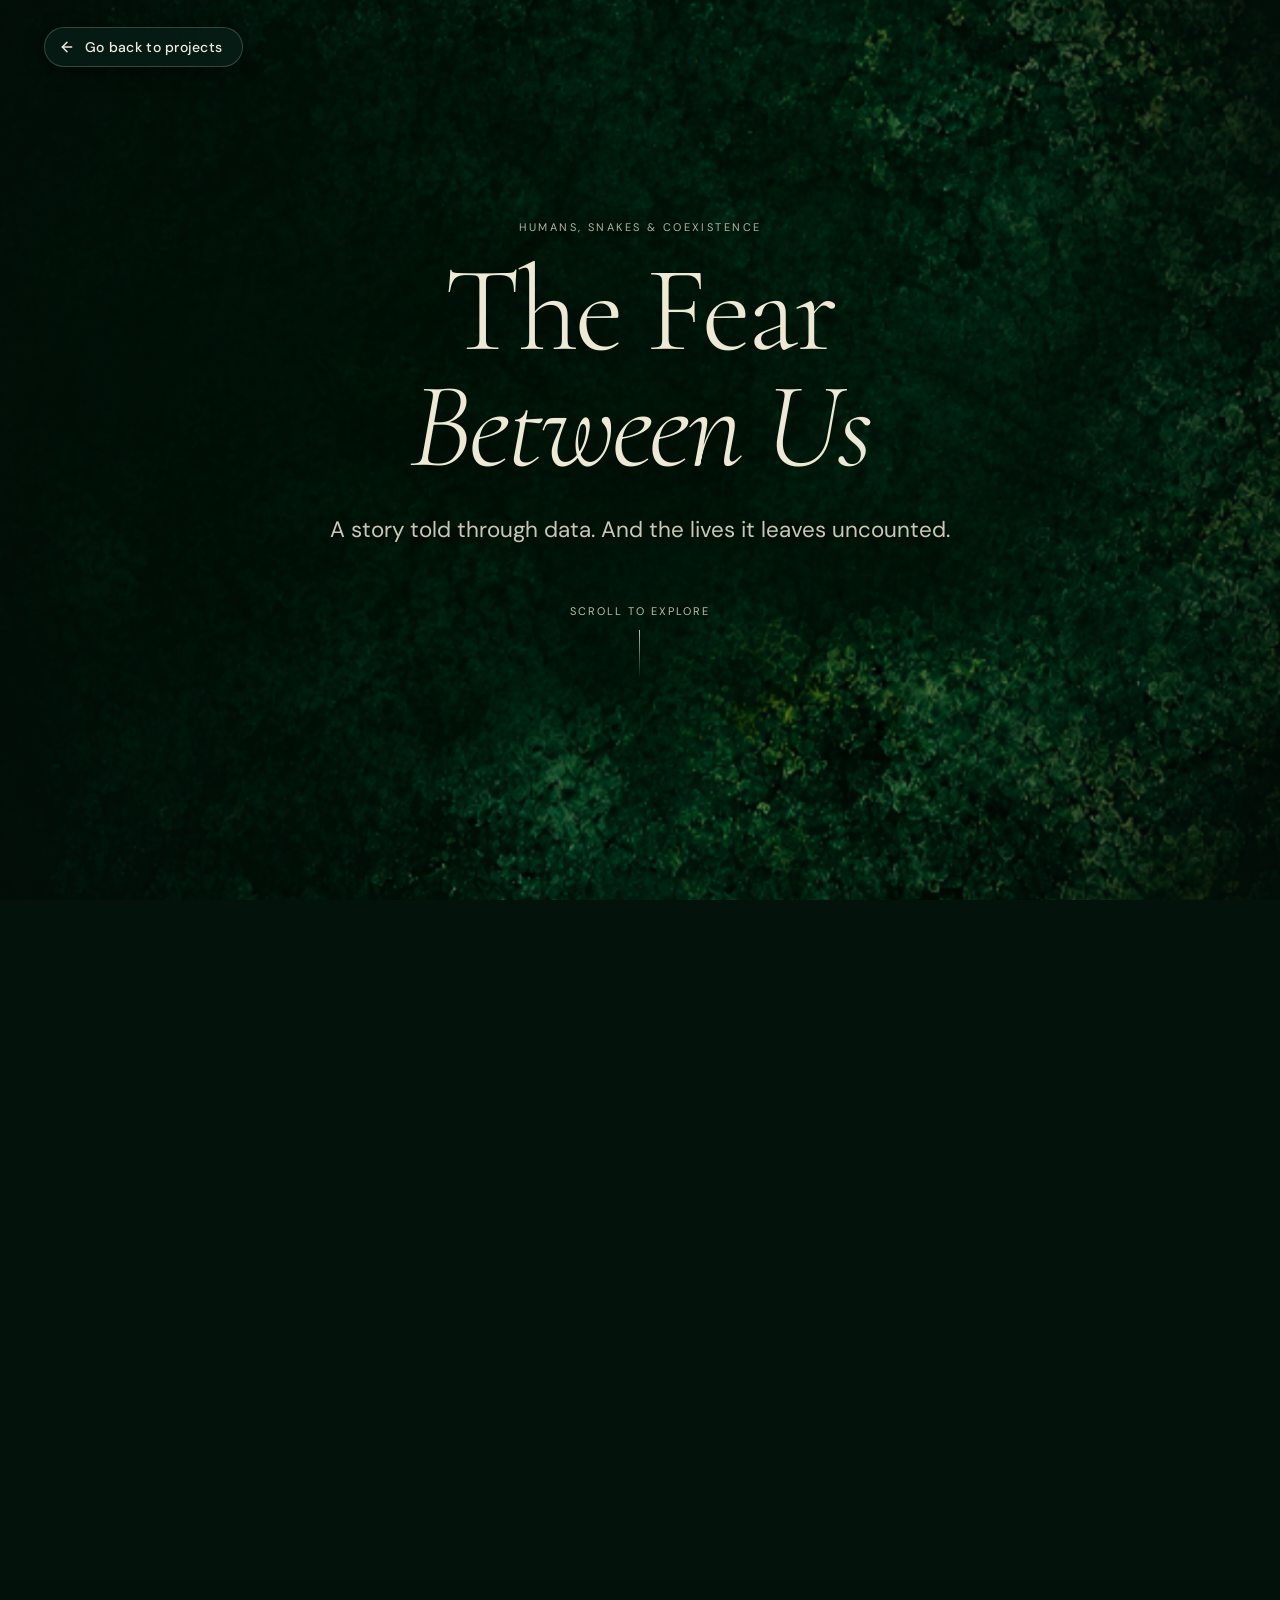
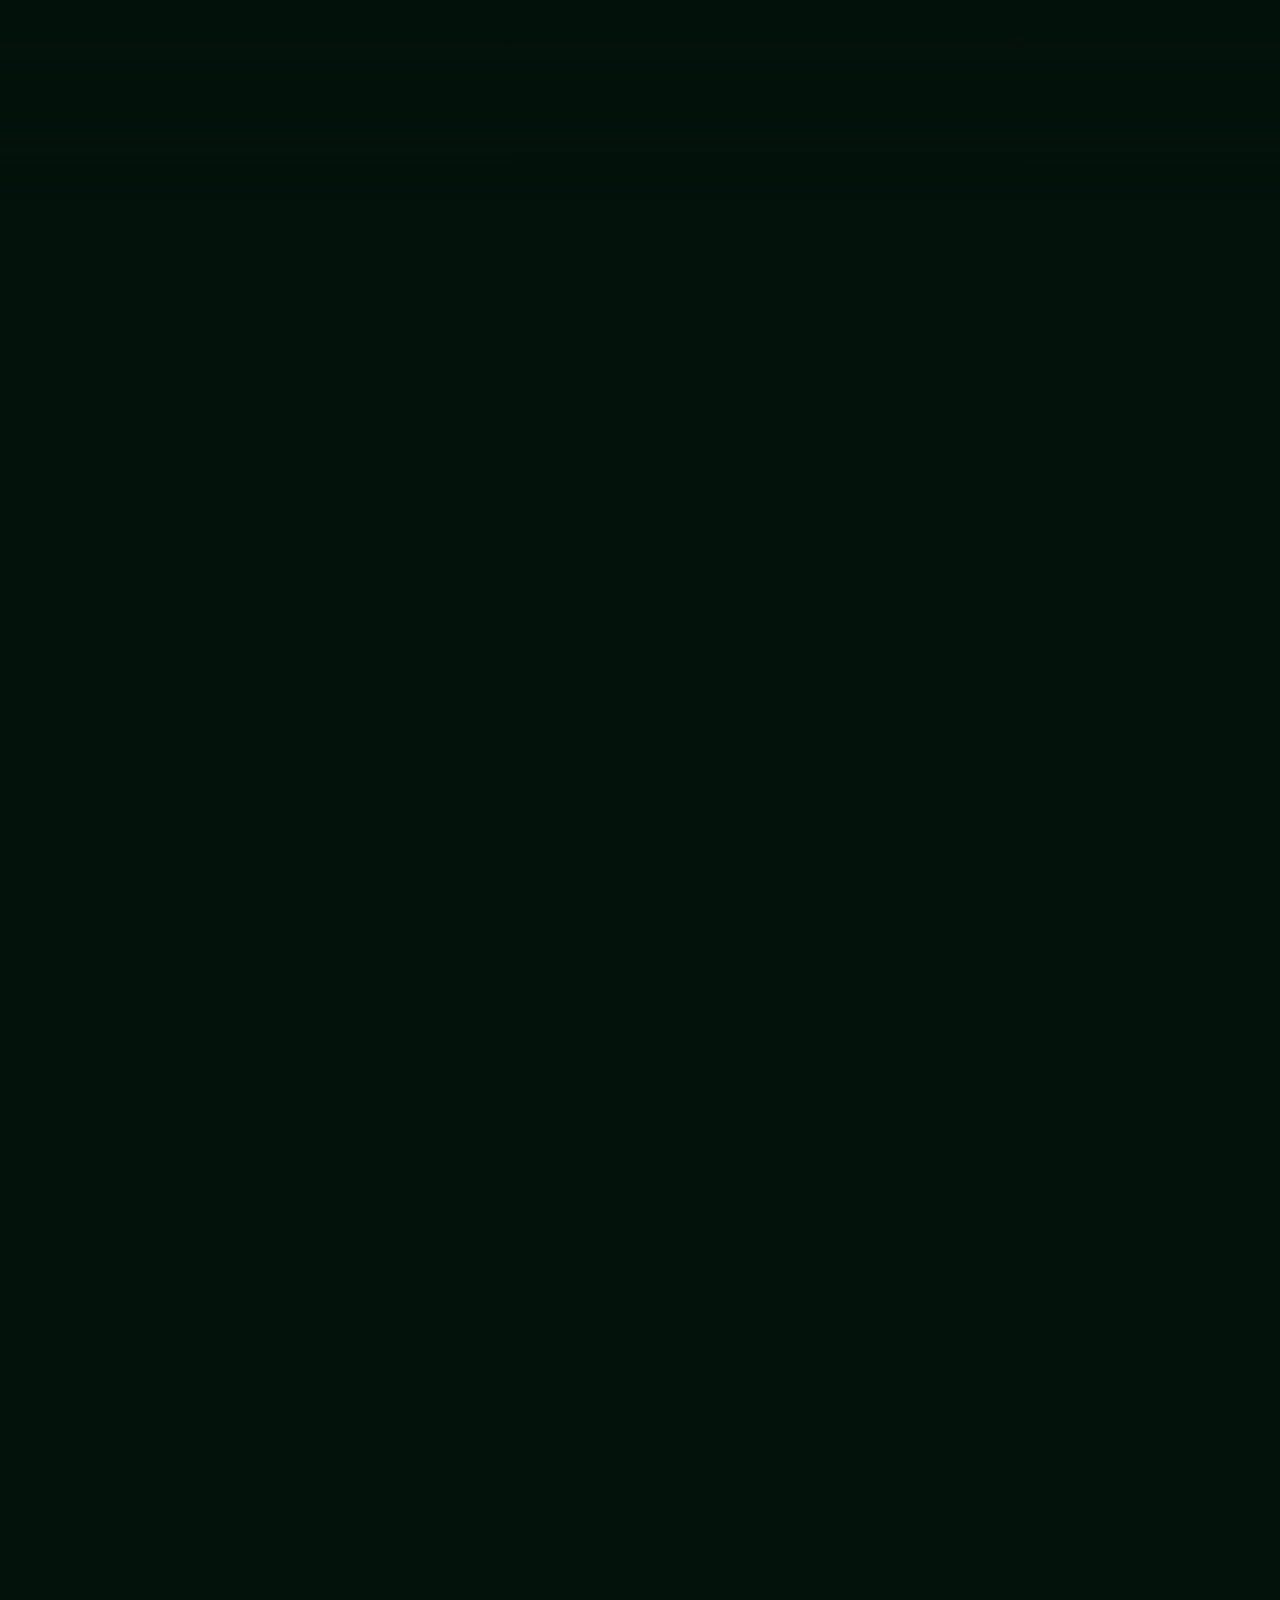
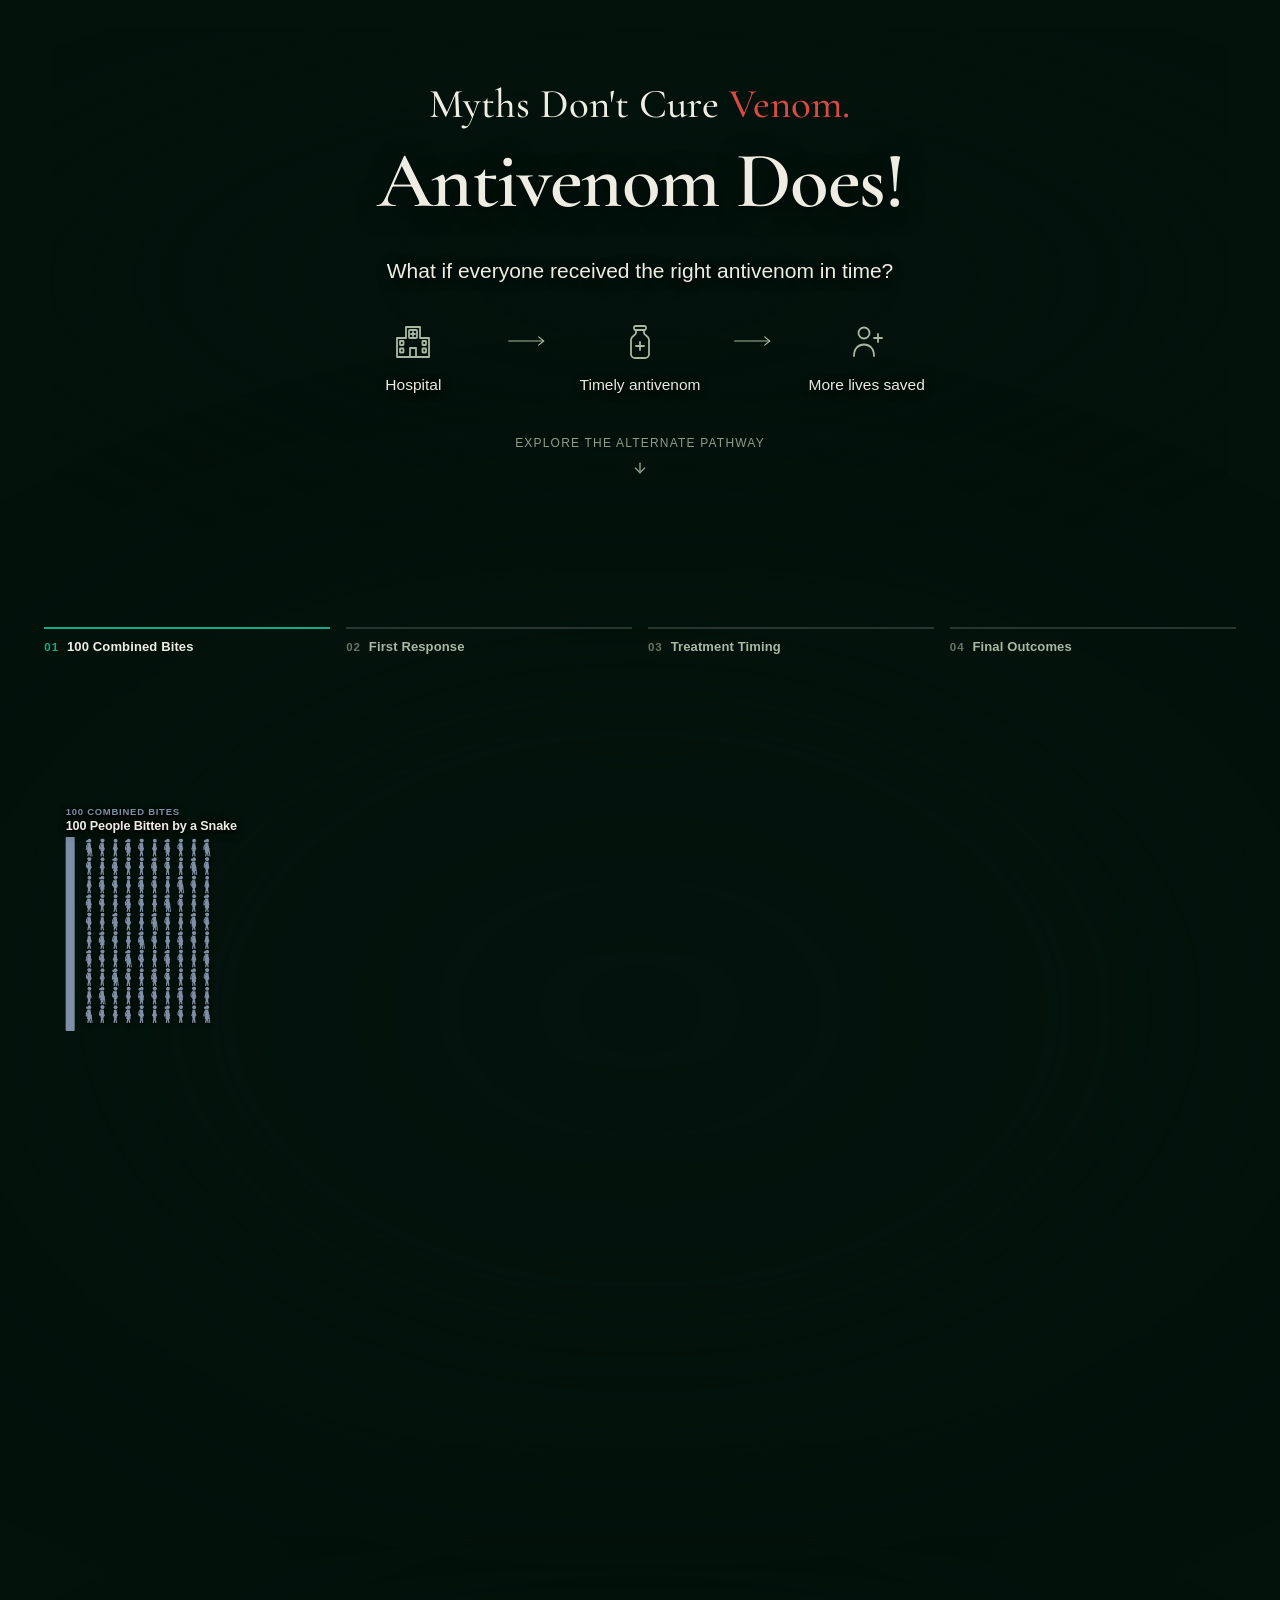
==== commit b3a0cd08: "Add community sighting uploads (Supabase) to the neighbourhood map Co-Authored-By: Claude Sonnet 5.5" ====
--- a/index.html
+++ b/index.html
@@ -1364,6 +1364,7 @@
     <!-- Observation Dataset and Interactive Map Controller -->
     <script src="assets/snake_observations_data.js"></script>
     <script src="assets/neighbourhood_map.js?v=snc_v3"></script>
+    <script src="assets/community_submissions.js?v=csub_v2"></script>
     <script src="script.js?v=m_touch_v5"></script>
 </body>
 </html>
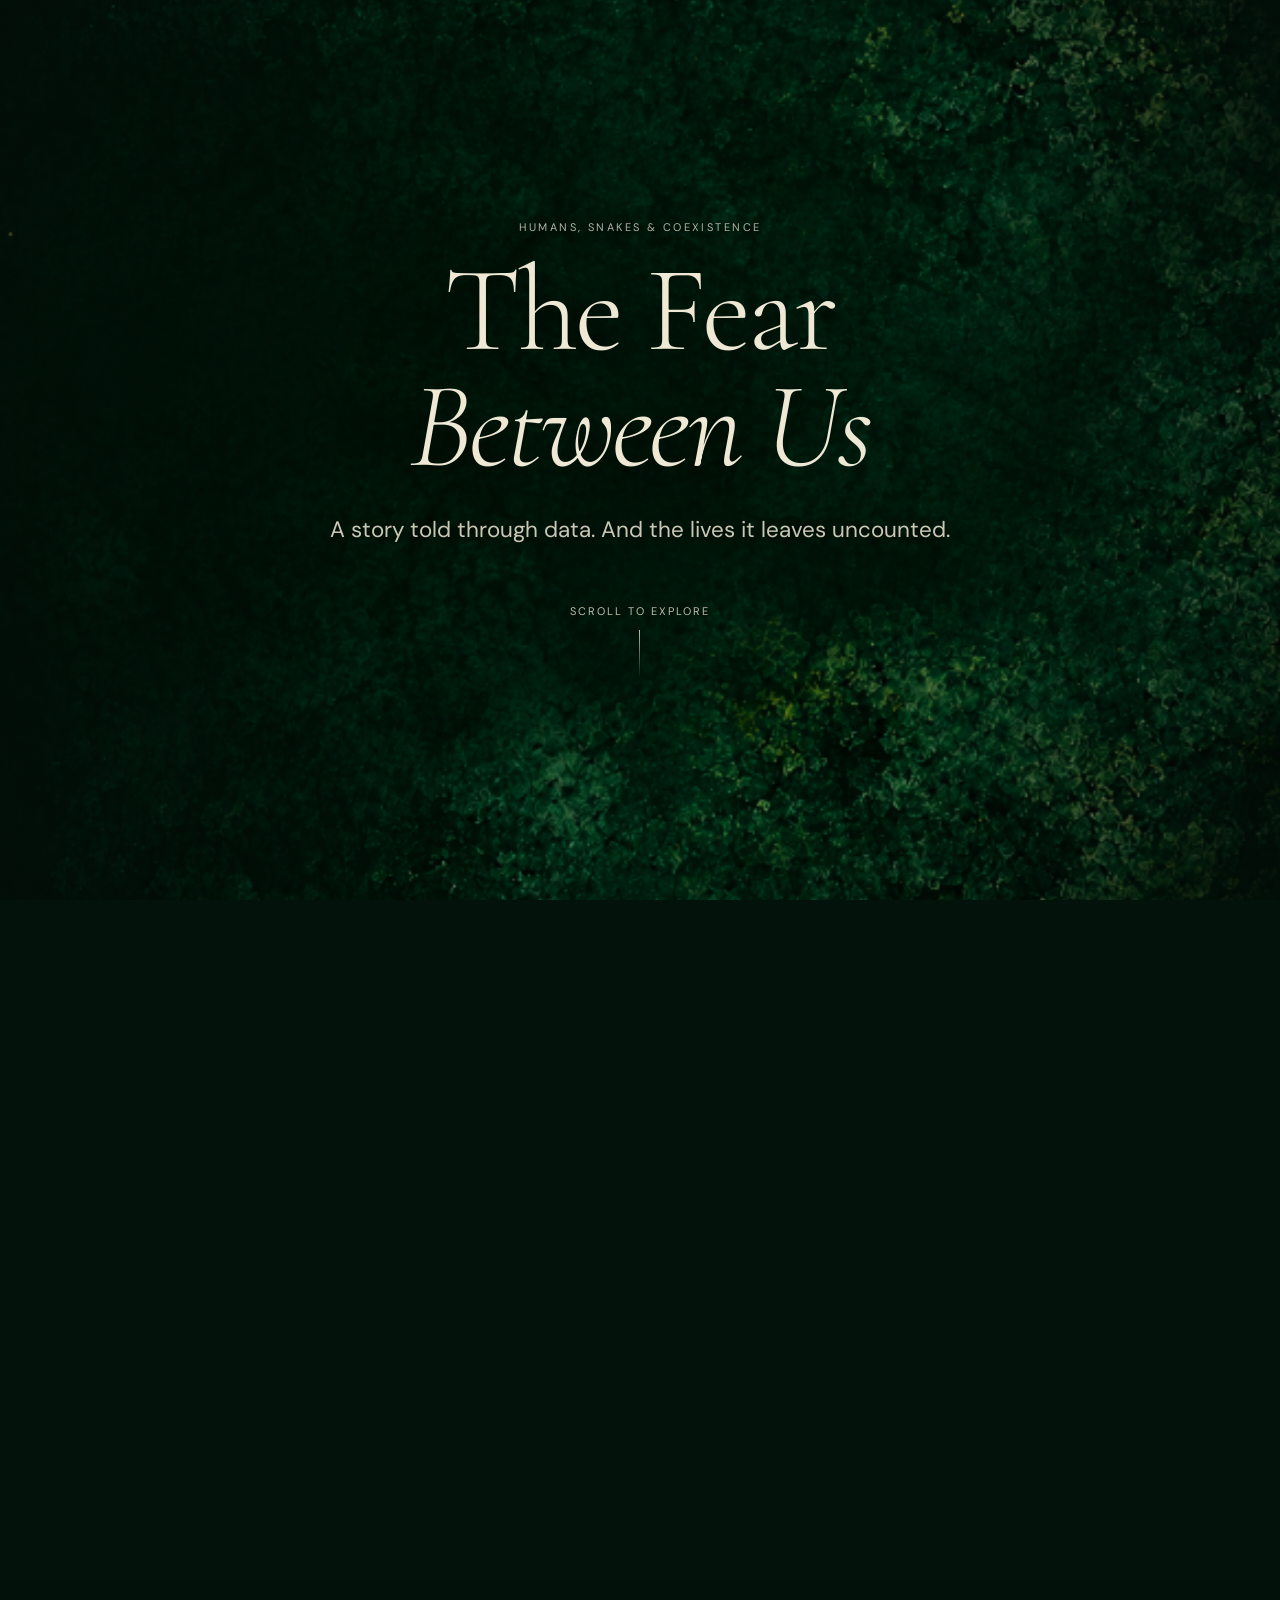
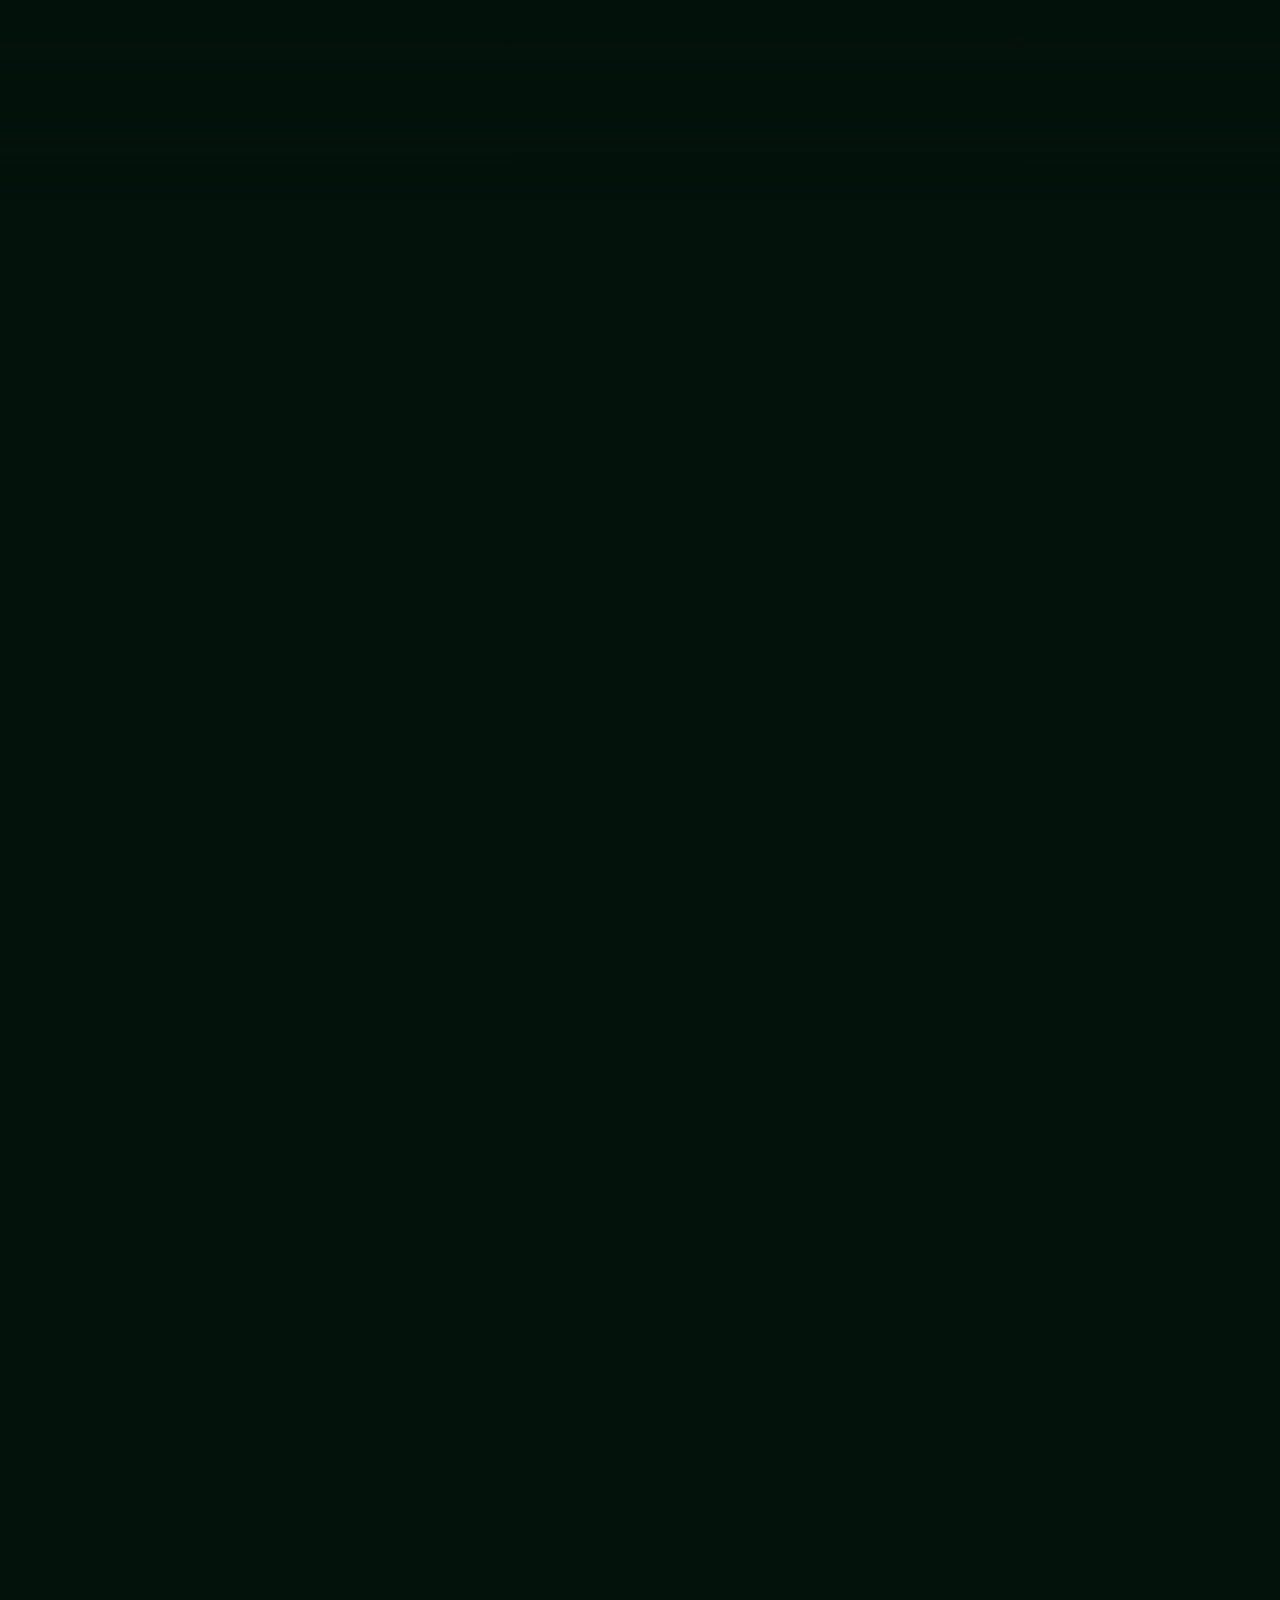
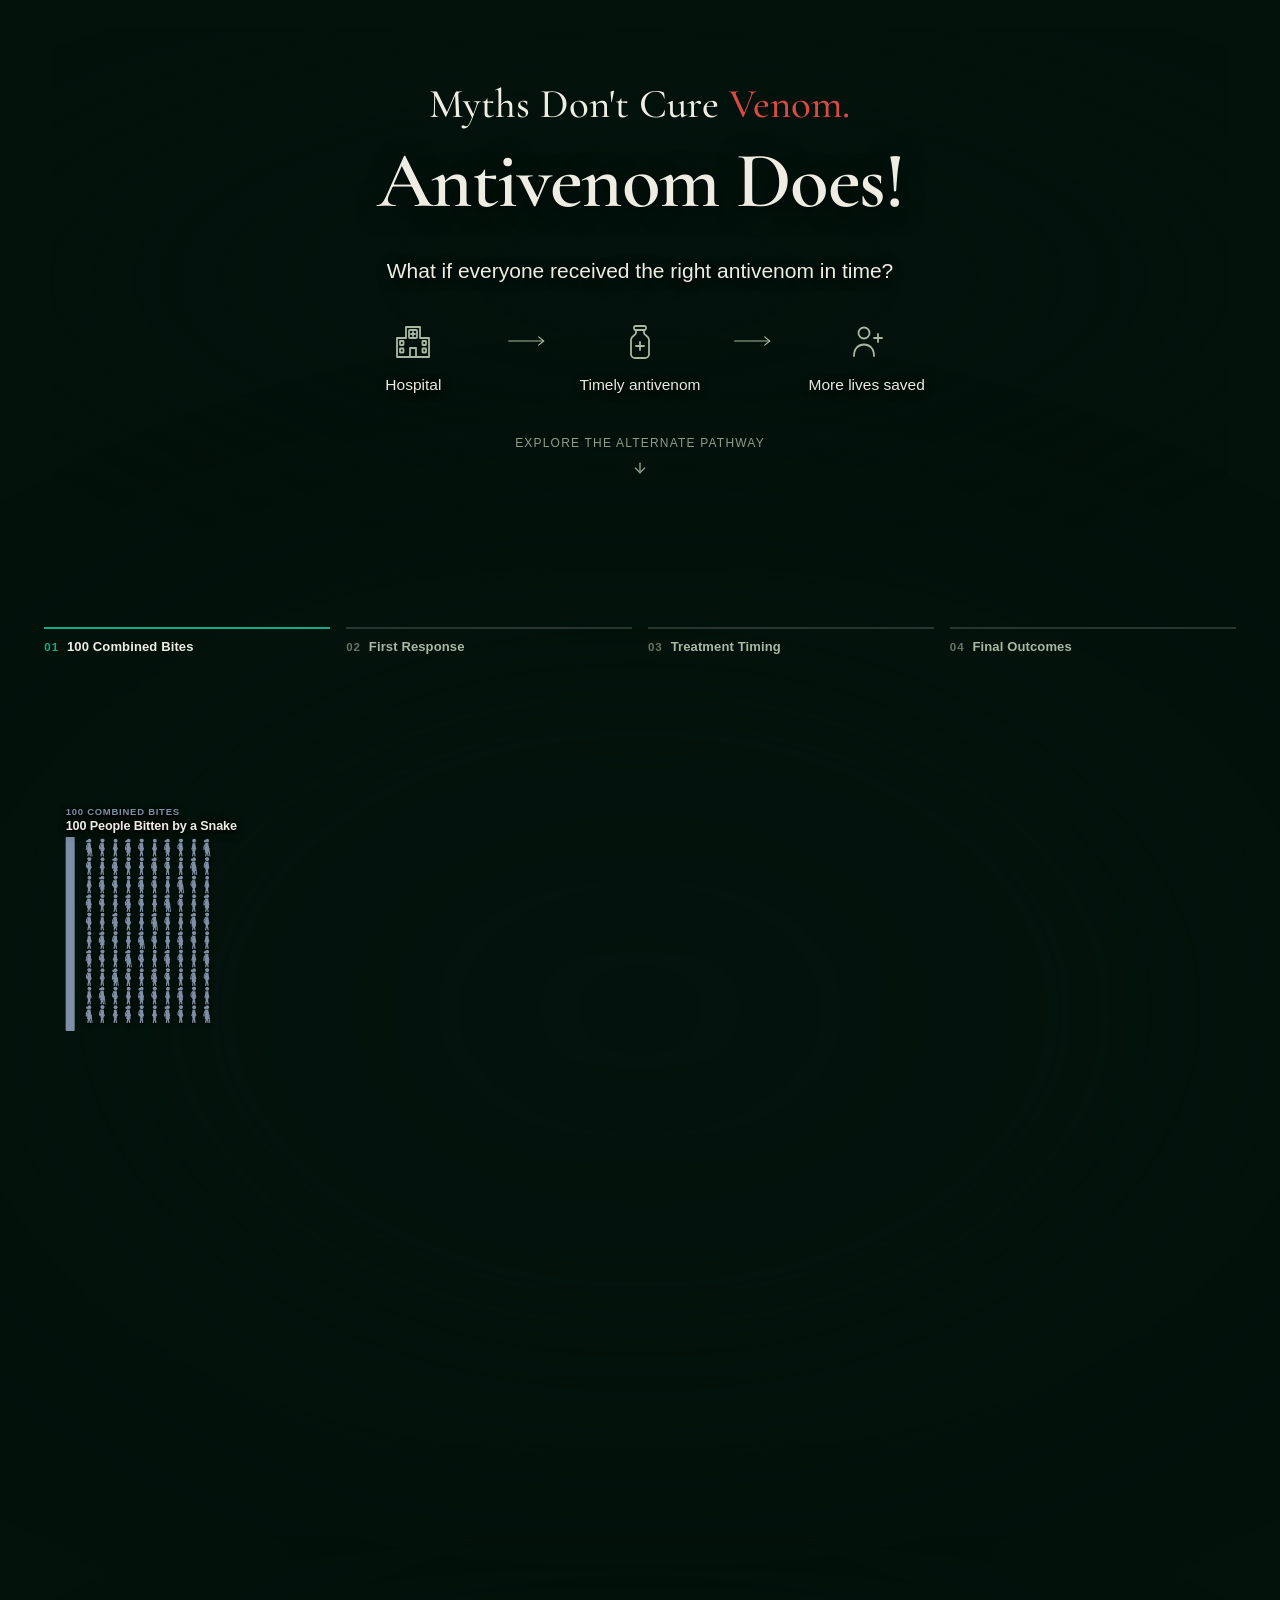
==== commit 1593adf1: "Remove Go back to projects buttons Co-Authored-By: Claude Sonnet 5.5 <noreply@anthropic.com>" ====
--- a/index.html
+++ b/index.html
@@ -44,16 +44,6 @@
     <main class="story-container" id="story-root">
         <!-- SCREEN 1: HERO TITLE & STAGE -->
         <section class="hero-screen" id="hero-screen">
-            <!-- Start Navigation: Go Back to Projects -->
-            <header class="story-top-nav" id="storyTopNav">
-                <a href="/#projects" class="story-back-btn" id="storyStartBackBtn" aria-label="Go back to projects">
-                    <svg class="story-back-arrow" width="16" height="16" viewBox="0 0 24 24" fill="none" stroke="currentColor" stroke-width="2.2" stroke-linecap="round" stroke-linejoin="round" aria-hidden="true">
-                        <line x1="19" y1="12" x2="5" y2="12"></line>
-                        <polyline points="12 19 5 12 12 5"></polyline>
-                    </svg>
-                    <span>Go back to projects</span>
-                </a>
-            </header>
             <div class="hero-content">
                 <span class="hero-intro-label">HUMANS, SNAKES & COEXISTENCE</span>
 
@@ -1338,14 +1328,6 @@
                 </div>
 
                 <div class="closing-actions-wrap">
-                    <a href="/#projects" class="closing-projects-btn" id="closingProjectsBtn" aria-label="Go back to projects">
-                        <svg class="closing-btn-arrow" width="16" height="16" viewBox="0 0 24 24" fill="none" stroke="currentColor" stroke-width="2.2" stroke-linecap="round" stroke-linejoin="round" aria-hidden="true">
-                            <line x1="19" y1="12" x2="5" y2="12"></line>
-                            <polyline points="12 19 5 12 12 5"></polyline>
-                        </svg>
-                        <span>Go back to projects</span>
-                    </a>
-
                     <a href="#hero-screen" class="closing-return-link" id="closingReturnBtn" aria-label="Return to the beginning of the story">
                         <svg class="closing-arrow-icon" width="14" height="14" viewBox="0 0 24 24" fill="none" stroke="currentColor" stroke-width="2.2" stroke-linecap="round" stroke-linejoin="round" aria-hidden="true">
                             <line x1="12" y1="19" x2="12" y2="5"></line>
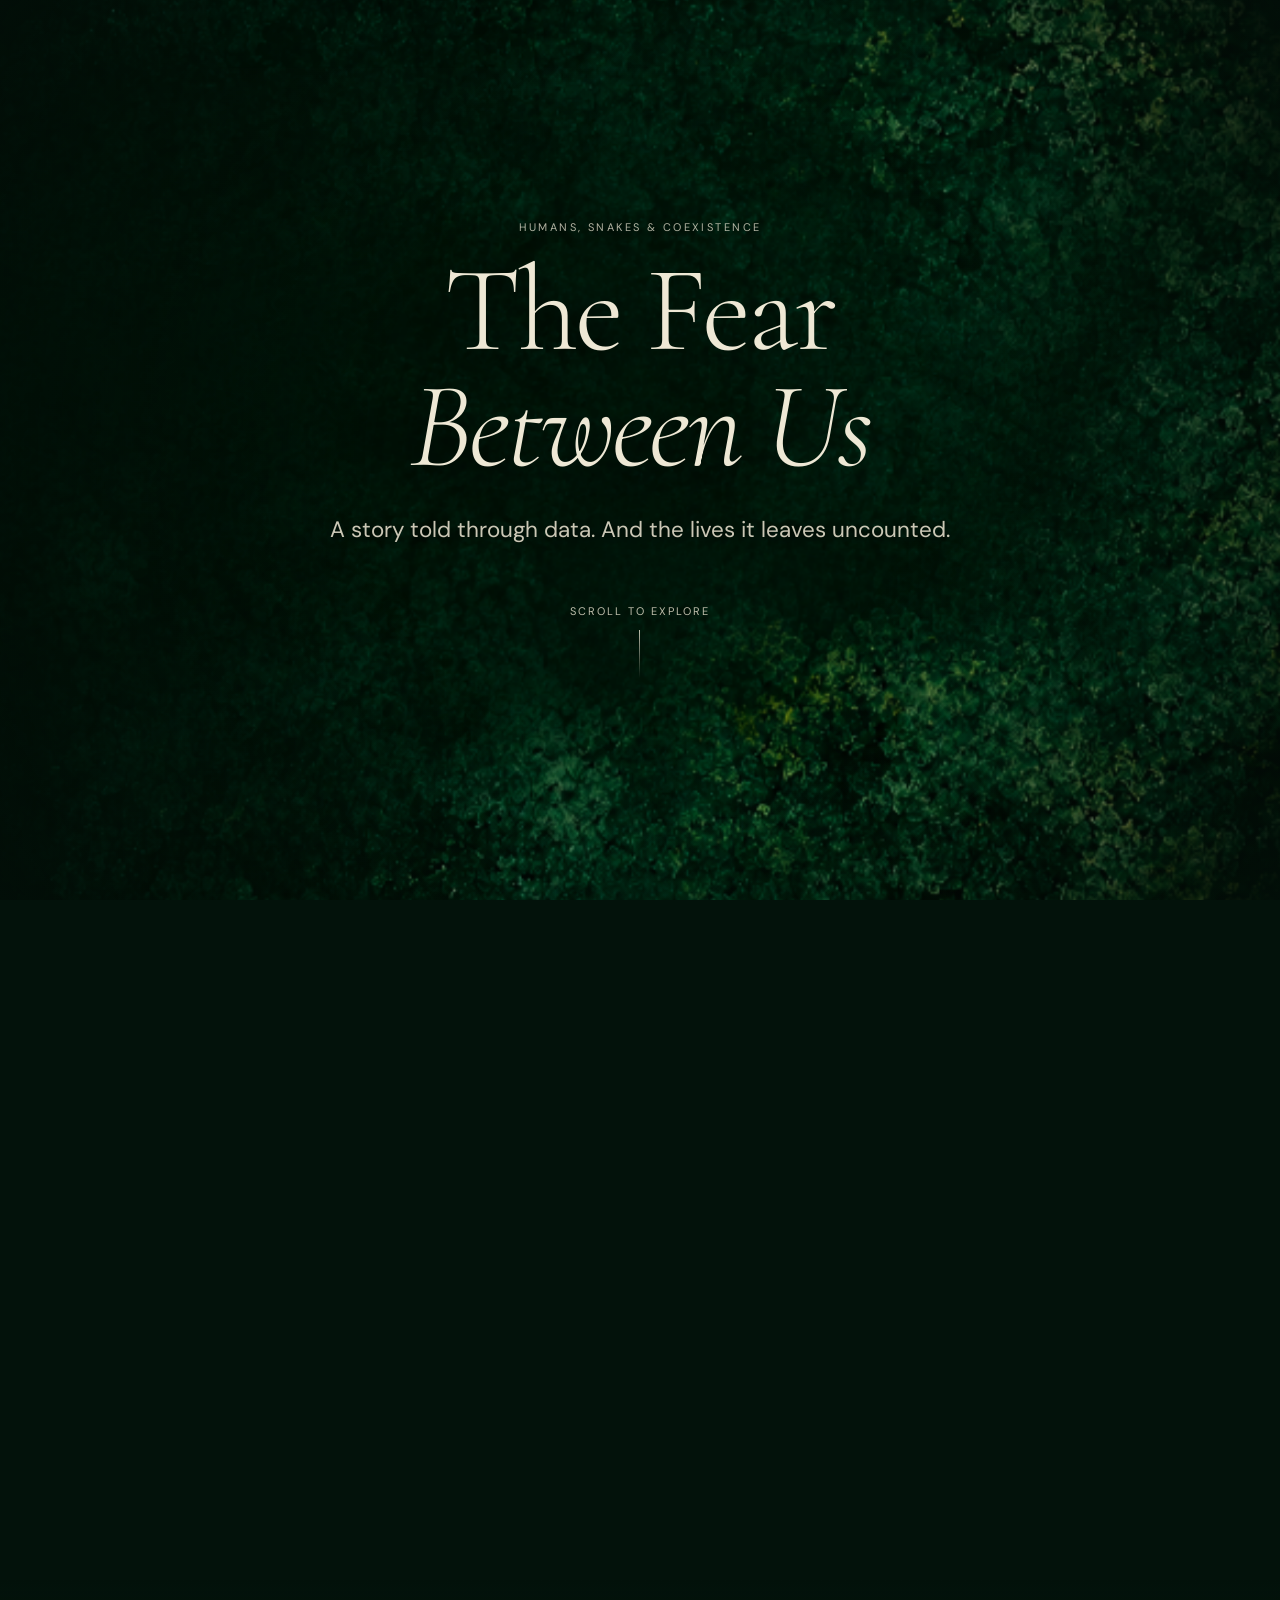
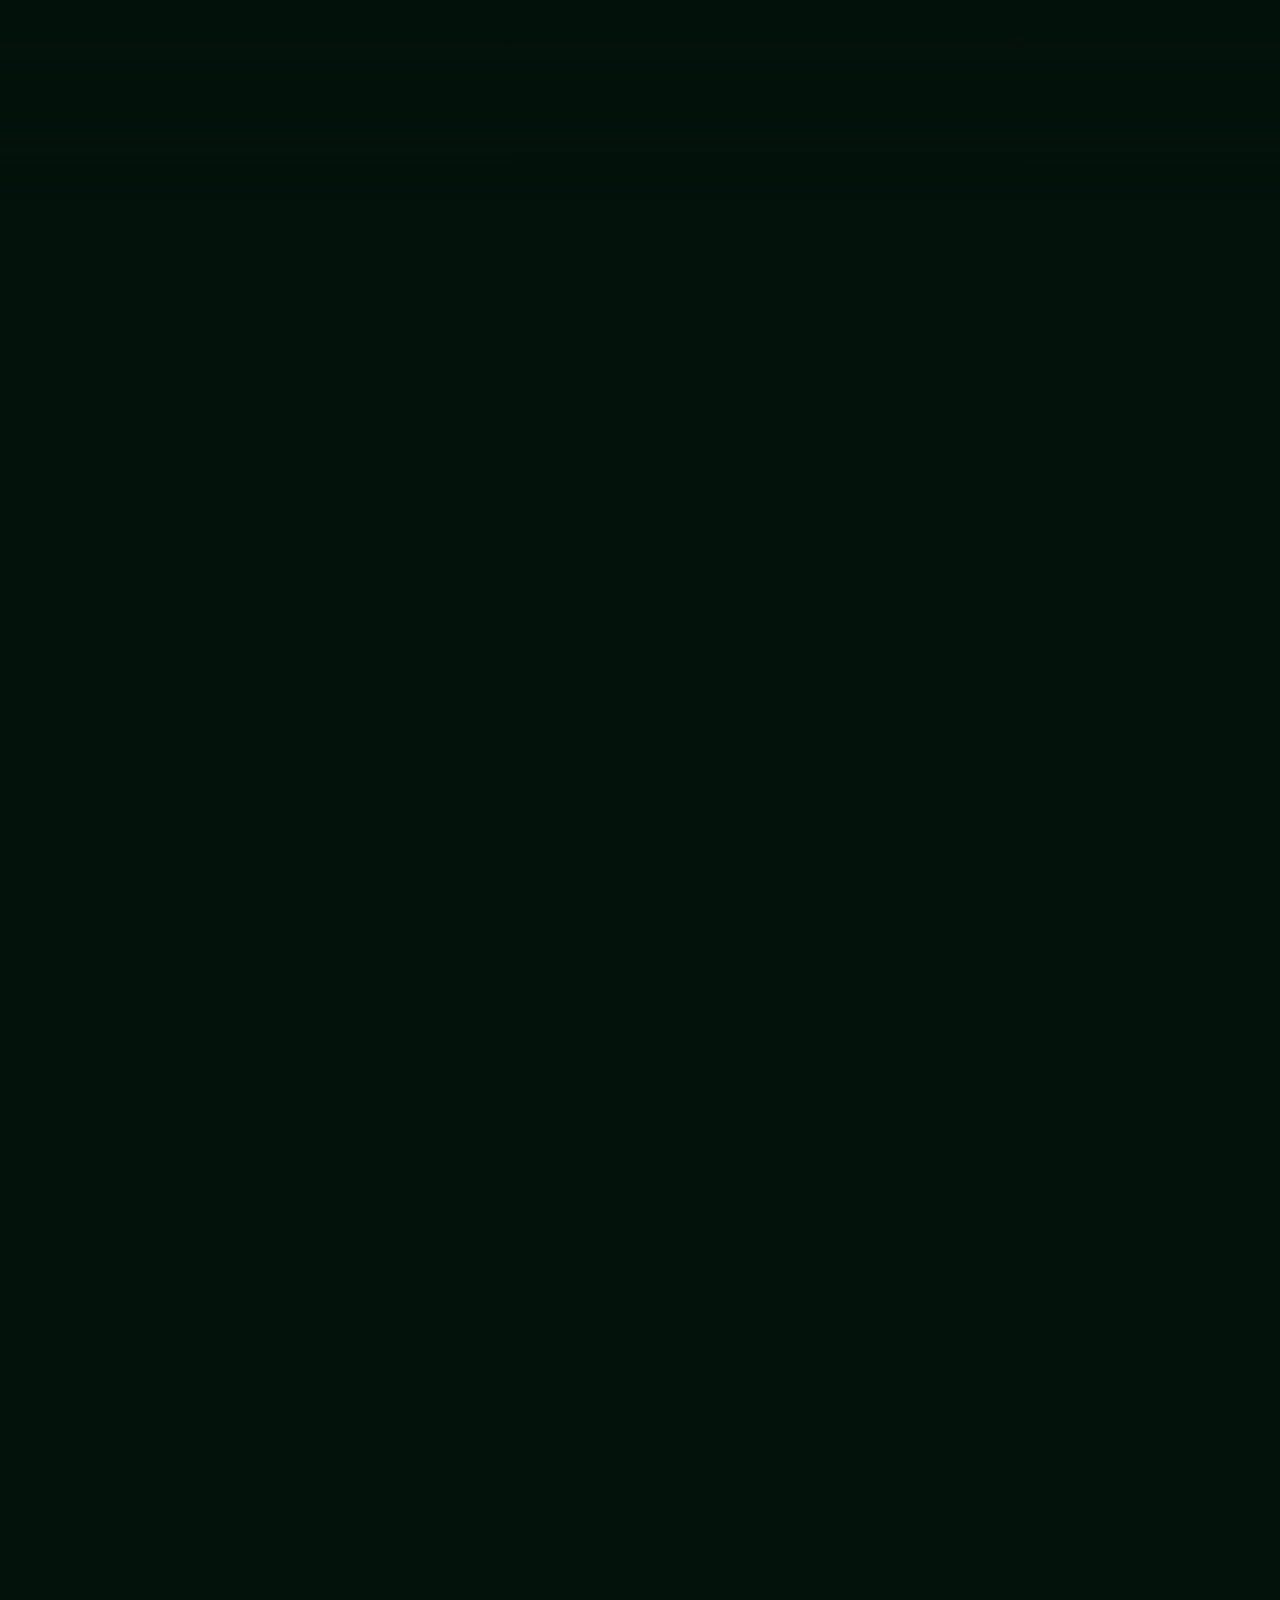
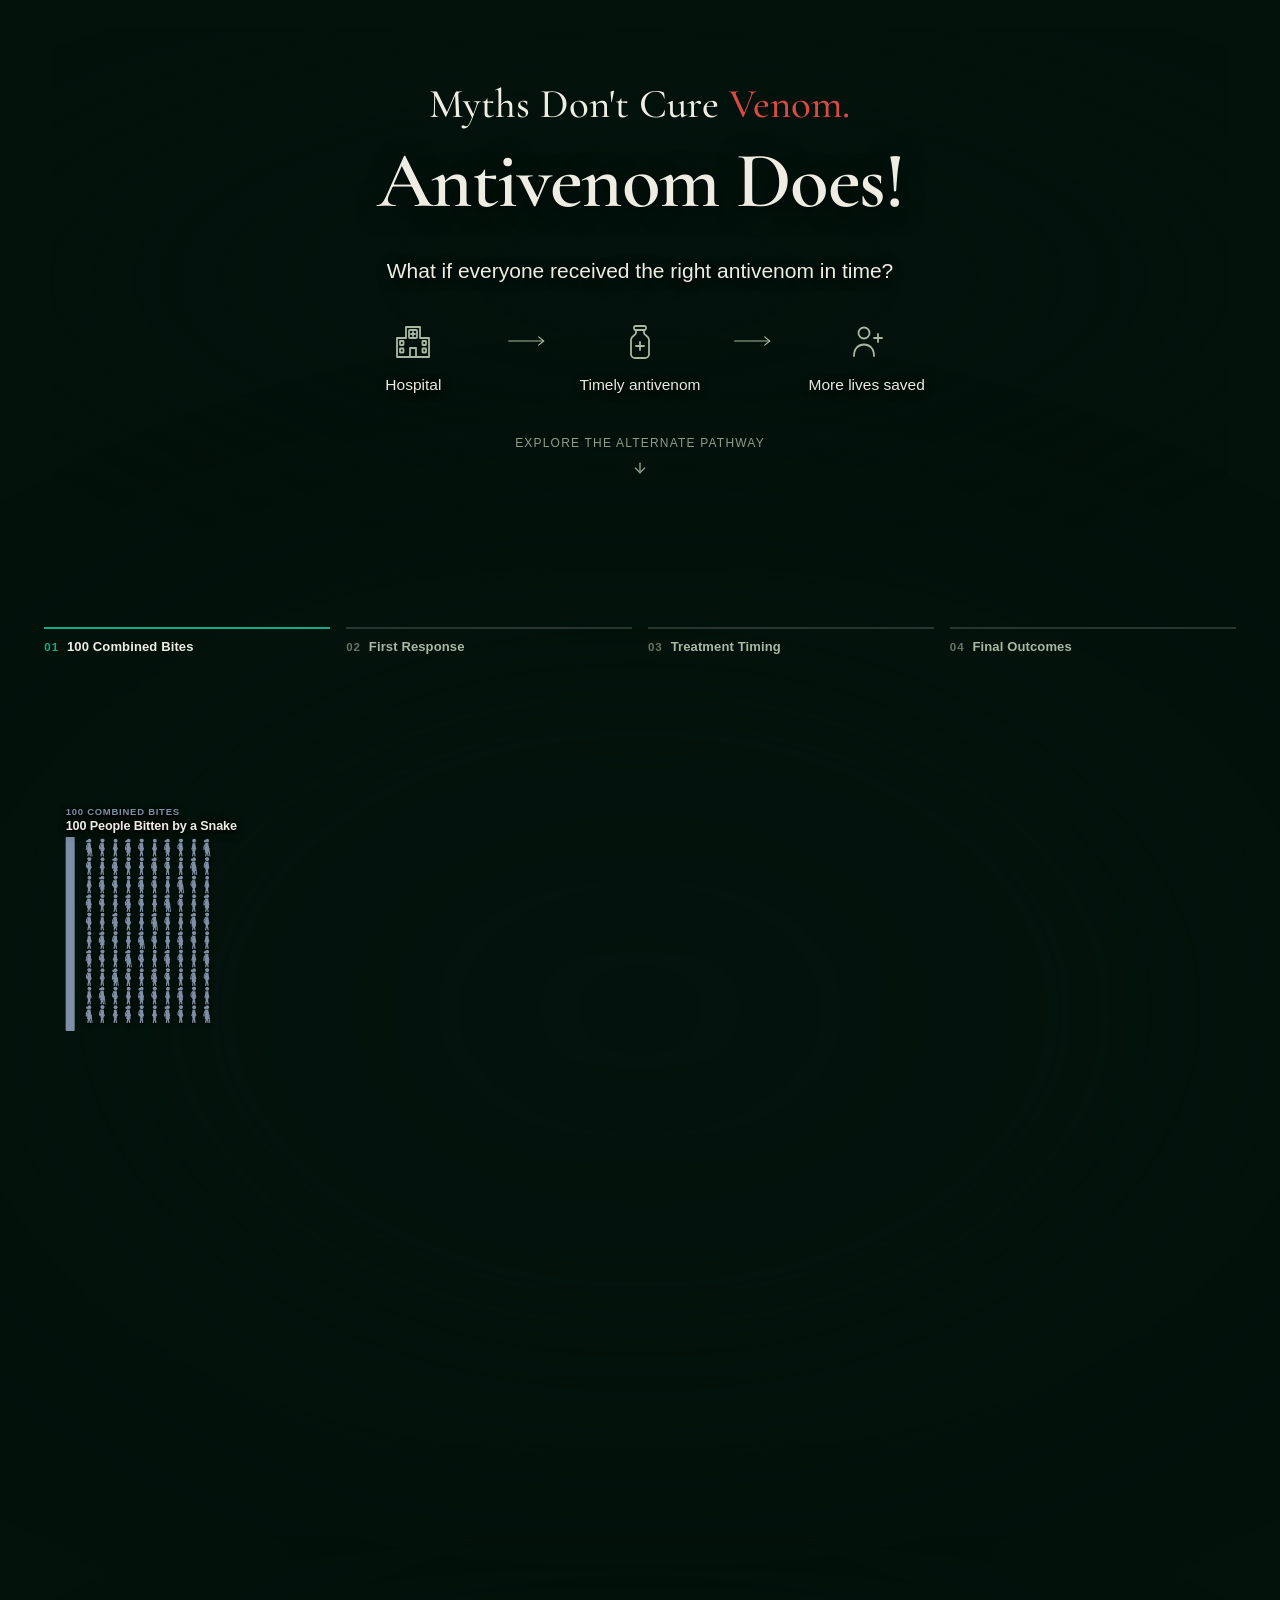
==== commit bb38989e: "Add Share a sighting button on hero screen Co-Authored-By: Claude Sonnet 5.5 <noreply@anthropic.com>" ====
--- a/index.html
+++ b/index.html
@@ -15,7 +15,7 @@
     <link rel="stylesheet" href="https://cdn.jsdelivr.net/npm/leaflet@1.9.4/dist/leaflet.css" />
     <link rel="stylesheet" href="https://cdnjs.cloudflare.com/ajax/libs/leaflet.markercluster/1.5.3/MarkerCluster.css" />
     <link rel="stylesheet" href="assets/neighbourhood_map.css?v=snc_v3" />
-    <link rel="stylesheet" href="style.css?v=m_touch_v5">
+    <link rel="stylesheet" href="style.css?v=m_touch_v6">
 </head>
 <body class="story-body">
 
@@ -44,6 +44,16 @@
     <main class="story-container" id="story-root">
         <!-- SCREEN 1: HERO TITLE & STAGE -->
         <section class="hero-screen" id="hero-screen">
+            <!-- Community: opens the "Share a sighting" form -->
+            <div class="story-top-nav story-top-nav--right">
+                <button type="button" class="story-back-btn story-sighting-btn" id="heroSightingBtn" data-csub-open hidden aria-label="Share a snake sighting">
+                    <svg width="16" height="16" viewBox="0 0 24 24" fill="none" stroke="currentColor" stroke-width="2.2" stroke-linecap="round" stroke-linejoin="round" aria-hidden="true">
+                        <path d="M23 19a2 2 0 0 1-2 2H3a2 2 0 0 1-2-2V8a2 2 0 0 1 2-2h4l2-3h6l2 3h4a2 2 0 0 1 2 2z"></path>
+                        <circle cx="12" cy="13" r="4"></circle>
+                    </svg>
+                    <span>Share a sighting</span>
+                </button>
+            </div>
             <div class="hero-content">
                 <span class="hero-intro-label">HUMANS, SNAKES & COEXISTENCE</span>
 
@@ -1346,7 +1356,7 @@
     <!-- Observation Dataset and Interactive Map Controller -->
     <script src="assets/snake_observations_data.js"></script>
     <script src="assets/neighbourhood_map.js?v=snc_v3"></script>
-    <script src="assets/community_submissions.js?v=csub_v2"></script>
+    <script src="assets/community_submissions.js?v=csub_v3"></script>
     <script src="script.js?v=m_touch_v5"></script>
 </body>
 </html>
--- a/style.css
+++ b/style.css
@@ -4097,6 +4097,15 @@
     transform: translateX(-4px);
 }
 
+/* Hero: "Share a sighting" pill (top-right) */
+.story-top-nav.story-top-nav--right {
+    left: auto;
+    right: clamp(20px, 3.5vw, 44px);
+}
+.story-sighting-btn[hidden] { display: none; }
+.story-sighting-btn { border-color: rgba(245, 158, 11, 0.55); }
+.story-sighting-btn svg { color: #F59E0B; }
+
 /* Closing Screen: Actions Wrap & Back to Projects Button */
 .closing-actions-wrap {
     display: flex;
@@ -4253,21 +4262,39 @@
         text-align: center;
     }
 
+    /* Phone: keep the caption in the left column, clear of the man and snake on the right */
     .habitat-editorial-card.habitat-left {
         left: 20px;
-        right: 20px;
-        bottom: 12%;
-        max-width: none;
+        right: auto;
+        bottom: 19%;
+        max-width: 54%;
         width: auto;
-        text-align: center;
+        text-align: left;
     }
 
     .habitat-title.habitat-title-right,
-    .habitat-title.habitat-title-left,
     .habitat-description.habitat-desc-right {
         text-align: center;
         margin-left: auto;
         margin-right: auto;
+    }
+
+    .habitat-title.habitat-title-left {
+        text-align: left;
+        margin: 0;
+        font-size: 22px;
+        line-height: 1.25;
+    }
+
+    /* Legibility over the busy artwork */
+    .habitat-title.habitat-title-left,
+    .habitat-title.habitat-title-right,
+    .habitat-description.habitat-desc-right {
+        text-shadow: 0 1px 14px rgba(3, 18, 11, 0.95), 0 0 3px rgba(3, 18, 11, 0.8);
+    }
+
+    .h-left-line-1 {
+        color: #D3DACB;
     }
 
     .mountain-story-block {
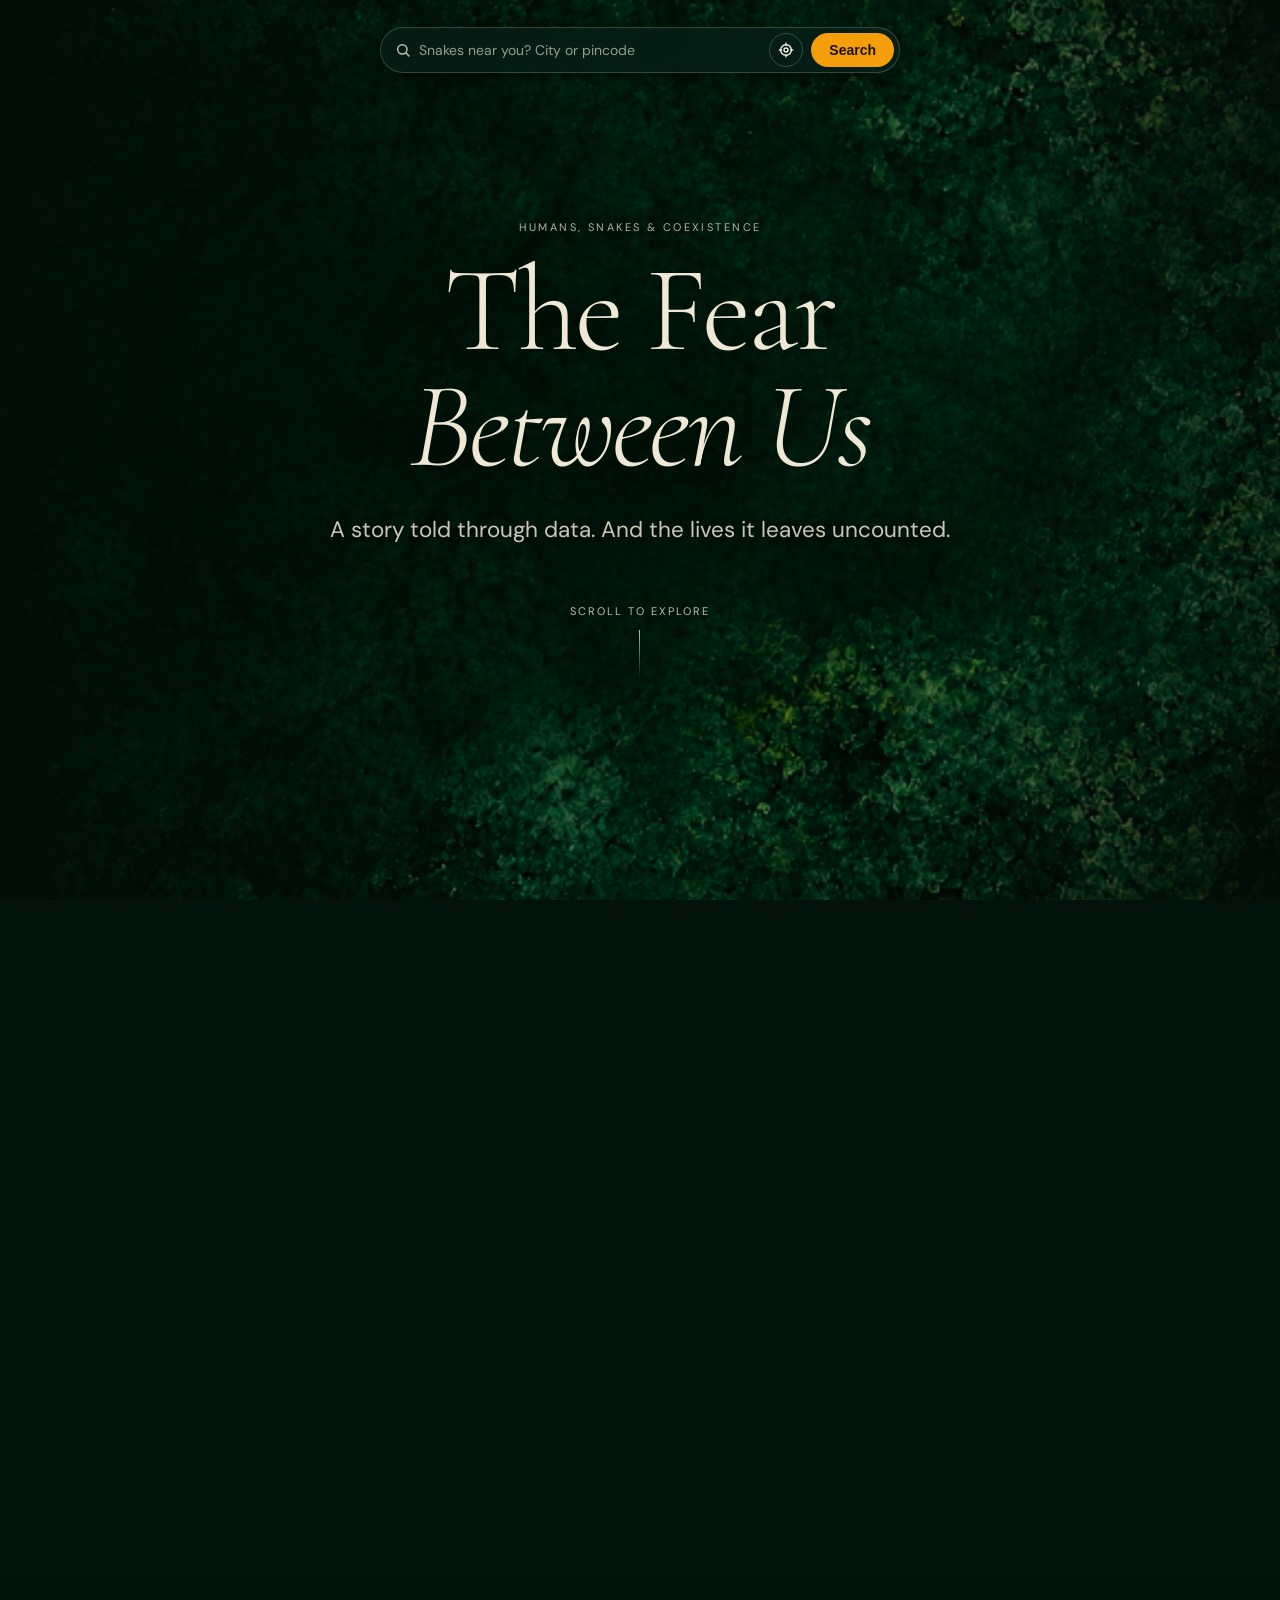
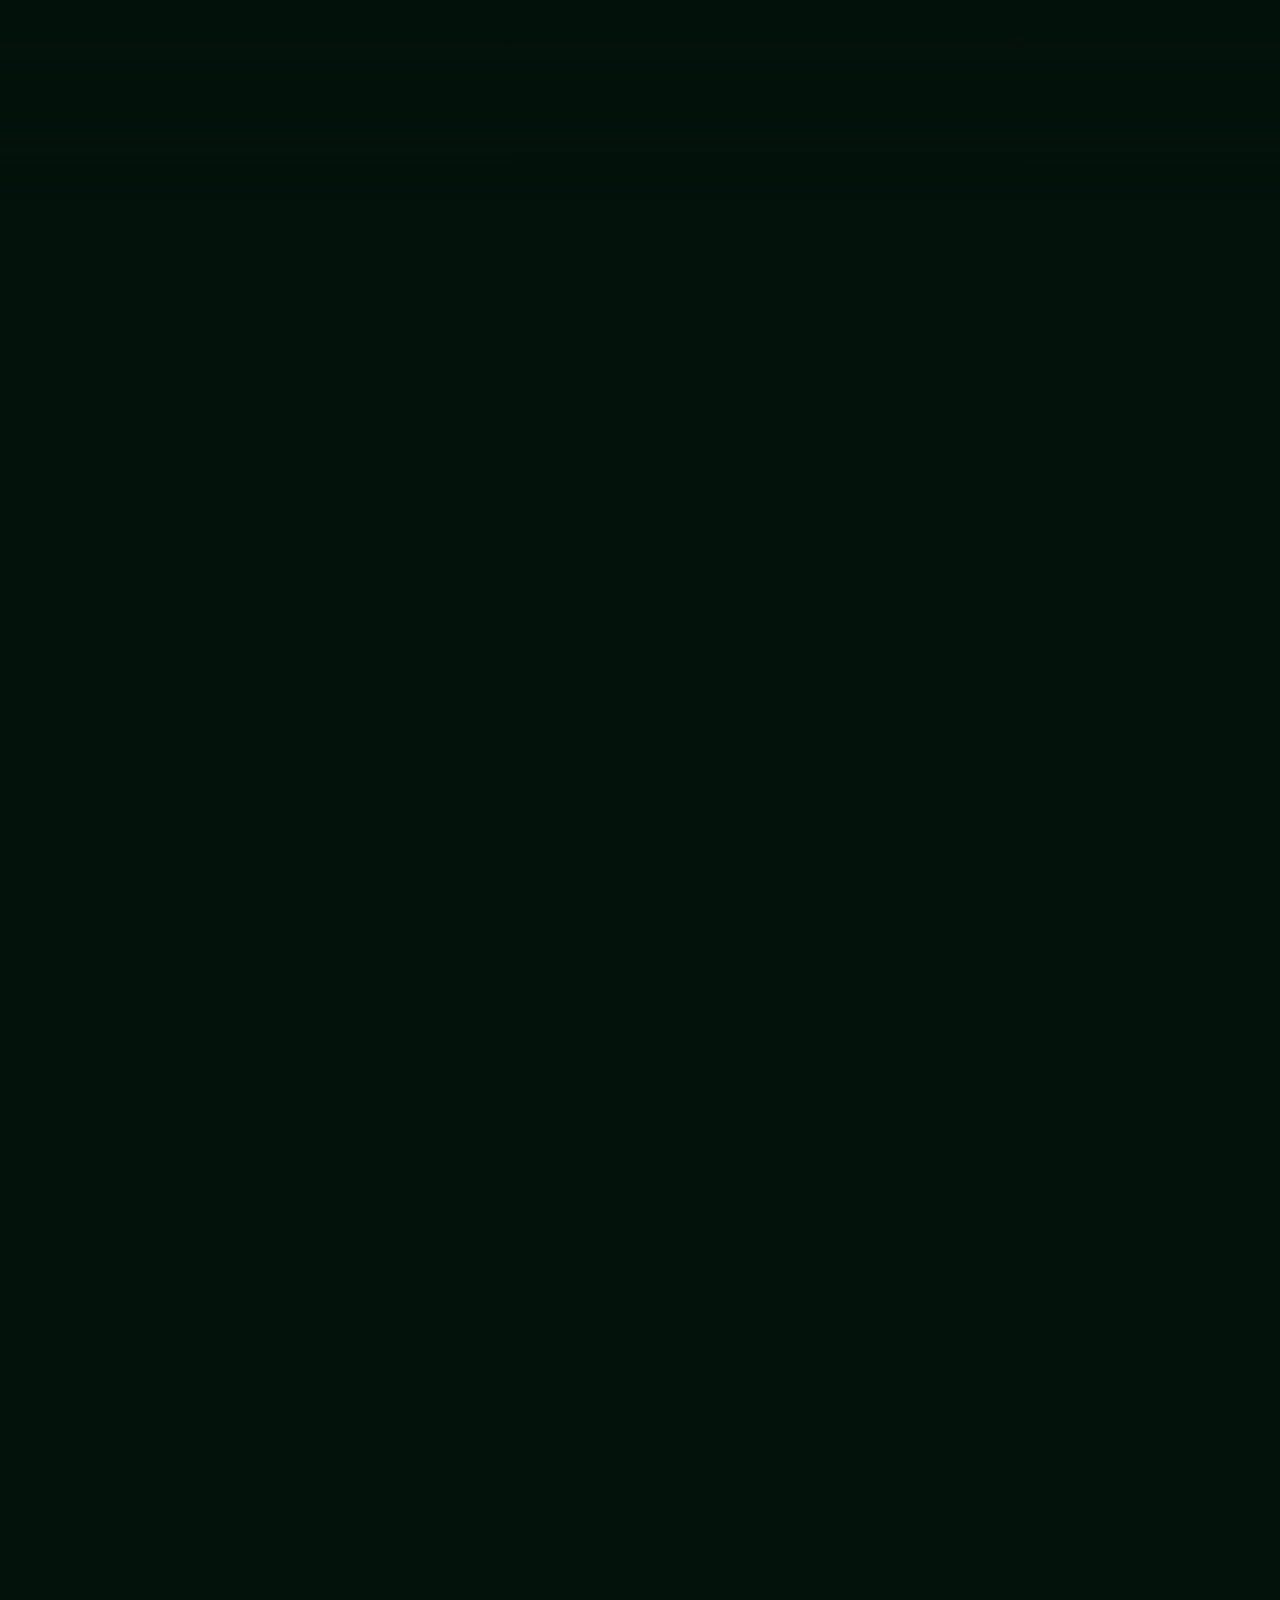
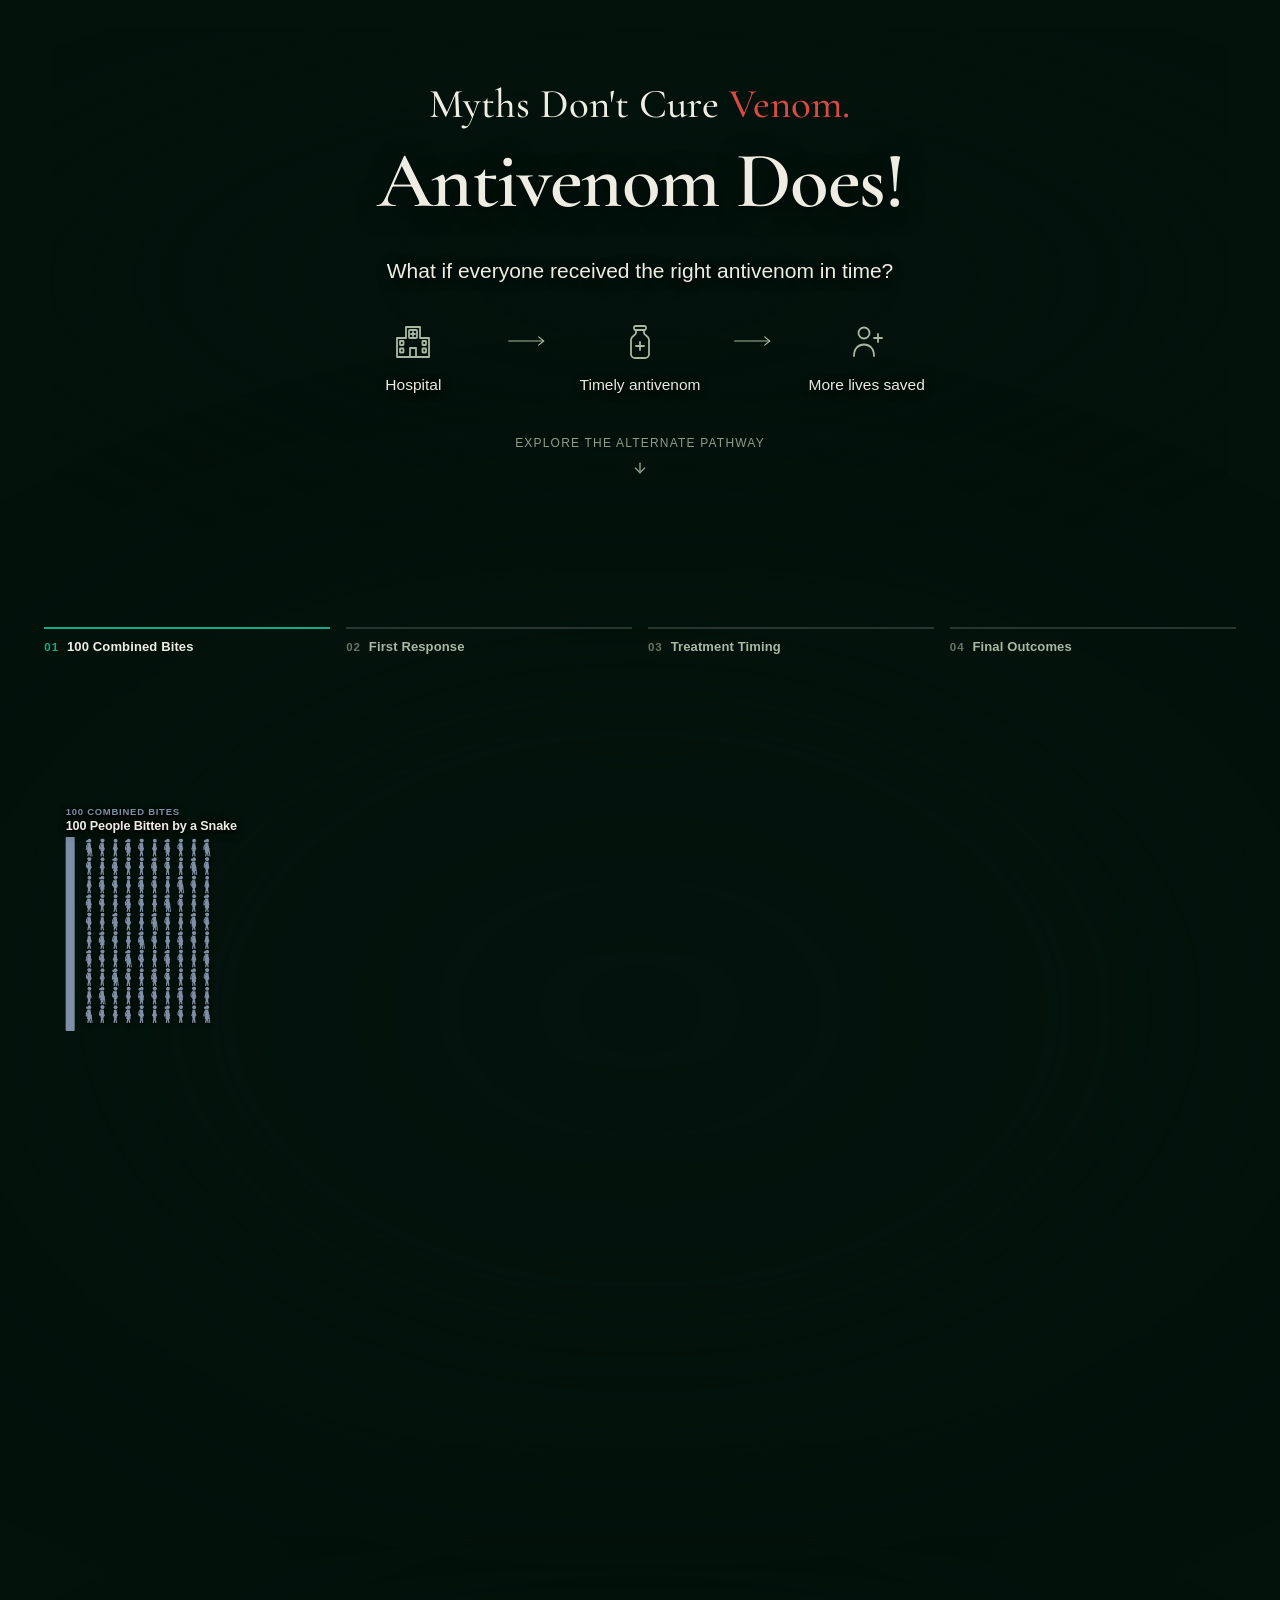
==== commit 9d6be13b: "Add hero search for snakes near you Co-Authored-By: Claude Sonnet 5.5 <noreply@anthropic.com>" ====
--- a/index.html
+++ b/index.html
@@ -15,7 +15,7 @@
     <link rel="stylesheet" href="https://cdn.jsdelivr.net/npm/leaflet@1.9.4/dist/leaflet.css" />
     <link rel="stylesheet" href="https://cdnjs.cloudflare.com/ajax/libs/leaflet.markercluster/1.5.3/MarkerCluster.css" />
     <link rel="stylesheet" href="assets/neighbourhood_map.css?v=snc_v3" />
-    <link rel="stylesheet" href="style.css?v=m_touch_v6">
+    <link rel="stylesheet" href="style.css?v=m_touch_v7">
 </head>
 <body class="story-body">
 
@@ -44,6 +44,15 @@
     <main class="story-container" id="story-root">
         <!-- SCREEN 1: HERO TITLE & STAGE -->
         <section class="hero-screen" id="hero-screen">
+            <!-- Quick access to the "Who shares your neighbourhood?" tool from the first screen -->
+            <form class="hero-search" id="heroSearch" role="search" autocomplete="off">
+                <svg class="hero-search-icon" width="16" height="16" viewBox="0 0 24 24" fill="none" stroke="currentColor" stroke-width="2.2" stroke-linecap="round" stroke-linejoin="round" aria-hidden="true"><circle cx="11" cy="11" r="7"></circle><line x1="21" y1="21" x2="16.65" y2="16.65"></line></svg>
+                <input type="text" id="heroSearchInput" class="hero-search-input" placeholder="Snakes near you? City or pincode" aria-label="Search snakes around you by city, area or pincode" maxlength="120">
+                <button type="button" class="hero-search-geo" id="heroSearchGeo" title="Use my location" aria-label="Use my location">
+                    <svg width="16" height="16" viewBox="0 0 24 24" fill="none" stroke="currentColor" stroke-width="2.2" stroke-linecap="round" stroke-linejoin="round" aria-hidden="true"><circle cx="12" cy="12" r="3"></circle><path d="M12 2v3M12 19v3M2 12h3M19 12h3"></path><circle cx="12" cy="12" r="8"></circle></svg>
+                </button>
+                <button type="submit" class="hero-search-go">Search</button>
+            </form>
             <!-- Community: opens the "Share a sighting" form -->
             <div class="story-top-nav story-top-nav--right">
                 <button type="button" class="story-back-btn story-sighting-btn" id="heroSightingBtn" data-csub-open hidden aria-label="Share a snake sighting">
@@ -1357,6 +1366,6 @@
     <script src="assets/snake_observations_data.js"></script>
     <script src="assets/neighbourhood_map.js?v=snc_v3"></script>
     <script src="assets/community_submissions.js?v=csub_v3"></script>
-    <script src="script.js?v=m_touch_v5"></script>
+    <script src="script.js?v=hsearch_v1"></script>
 </body>
 </html>
--- a/style.css
+++ b/style.css
@@ -4106,6 +4106,78 @@
 .story-sighting-btn { border-color: rgba(245, 158, 11, 0.55); }
 .story-sighting-btn svg { color: #F59E0B; }
 
+/* Hero: quick "snakes around you" search (top centre) */
+.hero-search {
+    position: absolute;
+    top: clamp(20px, 3vh, 36px);
+    left: 50%;
+    transform: translateX(-50%);
+    z-index: 50;
+    display: flex;
+    align-items: center;
+    gap: 8px;
+    width: min(520px, calc(100vw - 2 * clamp(20px, 3.5vw, 44px) - 380px));
+    min-width: 340px;
+    padding: 5px 5px 5px 14px;
+    border-radius: 9999px;
+    background: rgba(7, 31, 24, 0.76);
+    backdrop-filter: blur(14px);
+    -webkit-backdrop-filter: blur(14px);
+    border: 1px solid rgba(168, 185, 163, 0.28);
+    box-shadow: 0 4px 20px rgba(0, 0, 0, 0.45);
+    color: #EEECE3;
+    font-family: 'Google Sans Flex', -apple-system, BlinkMacSystemFont, 'DM Sans', sans-serif;
+    box-sizing: border-box;
+}
+.hero-search:focus-within { border-color: rgba(245, 158, 11, 0.7); }
+.hero-search-icon { flex: none; opacity: 0.8; }
+.hero-search-input {
+    flex: 1;
+    min-width: 0;
+    background: transparent;
+    border: 0;
+    outline: 0;
+    color: #EEECE3;
+    font: inherit;
+    font-size: 14px;
+    padding: 8px 0;
+}
+.hero-search-input::placeholder { color: rgba(238, 236, 227, 0.62); }
+.hero-search-geo {
+    flex: none;
+    display: inline-flex;
+    align-items: center;
+    justify-content: center;
+    width: 34px;
+    height: 34px;
+    border-radius: 50%;
+    border: 1px solid rgba(168, 185, 163, 0.3);
+    background: transparent;
+    color: #EEECE3;
+    cursor: pointer;
+}
+.hero-search-geo:hover { background: rgba(255, 255, 255, 0.1); }
+.hero-search-go {
+    flex: none;
+    border: 0;
+    border-radius: 9999px;
+    padding: 9px 18px;
+    background: #F59E0B;
+    color: #1a1204;
+    font: 600 14px 'Google Sans Flex', -apple-system, sans-serif;
+    cursor: pointer;
+}
+.hero-search-go:hover { filter: brightness(1.08); }
+
+/* Narrower screens: search sits on its own row under the top buttons */
+@media (max-width: 1000px) {
+    .hero-search {
+        top: 72px;
+        width: min(520px, calc(100vw - 40px));
+        min-width: 0;
+    }
+}
+
 /* Closing Screen: Actions Wrap & Back to Projects Button */
 .closing-actions-wrap {
     display: flex;
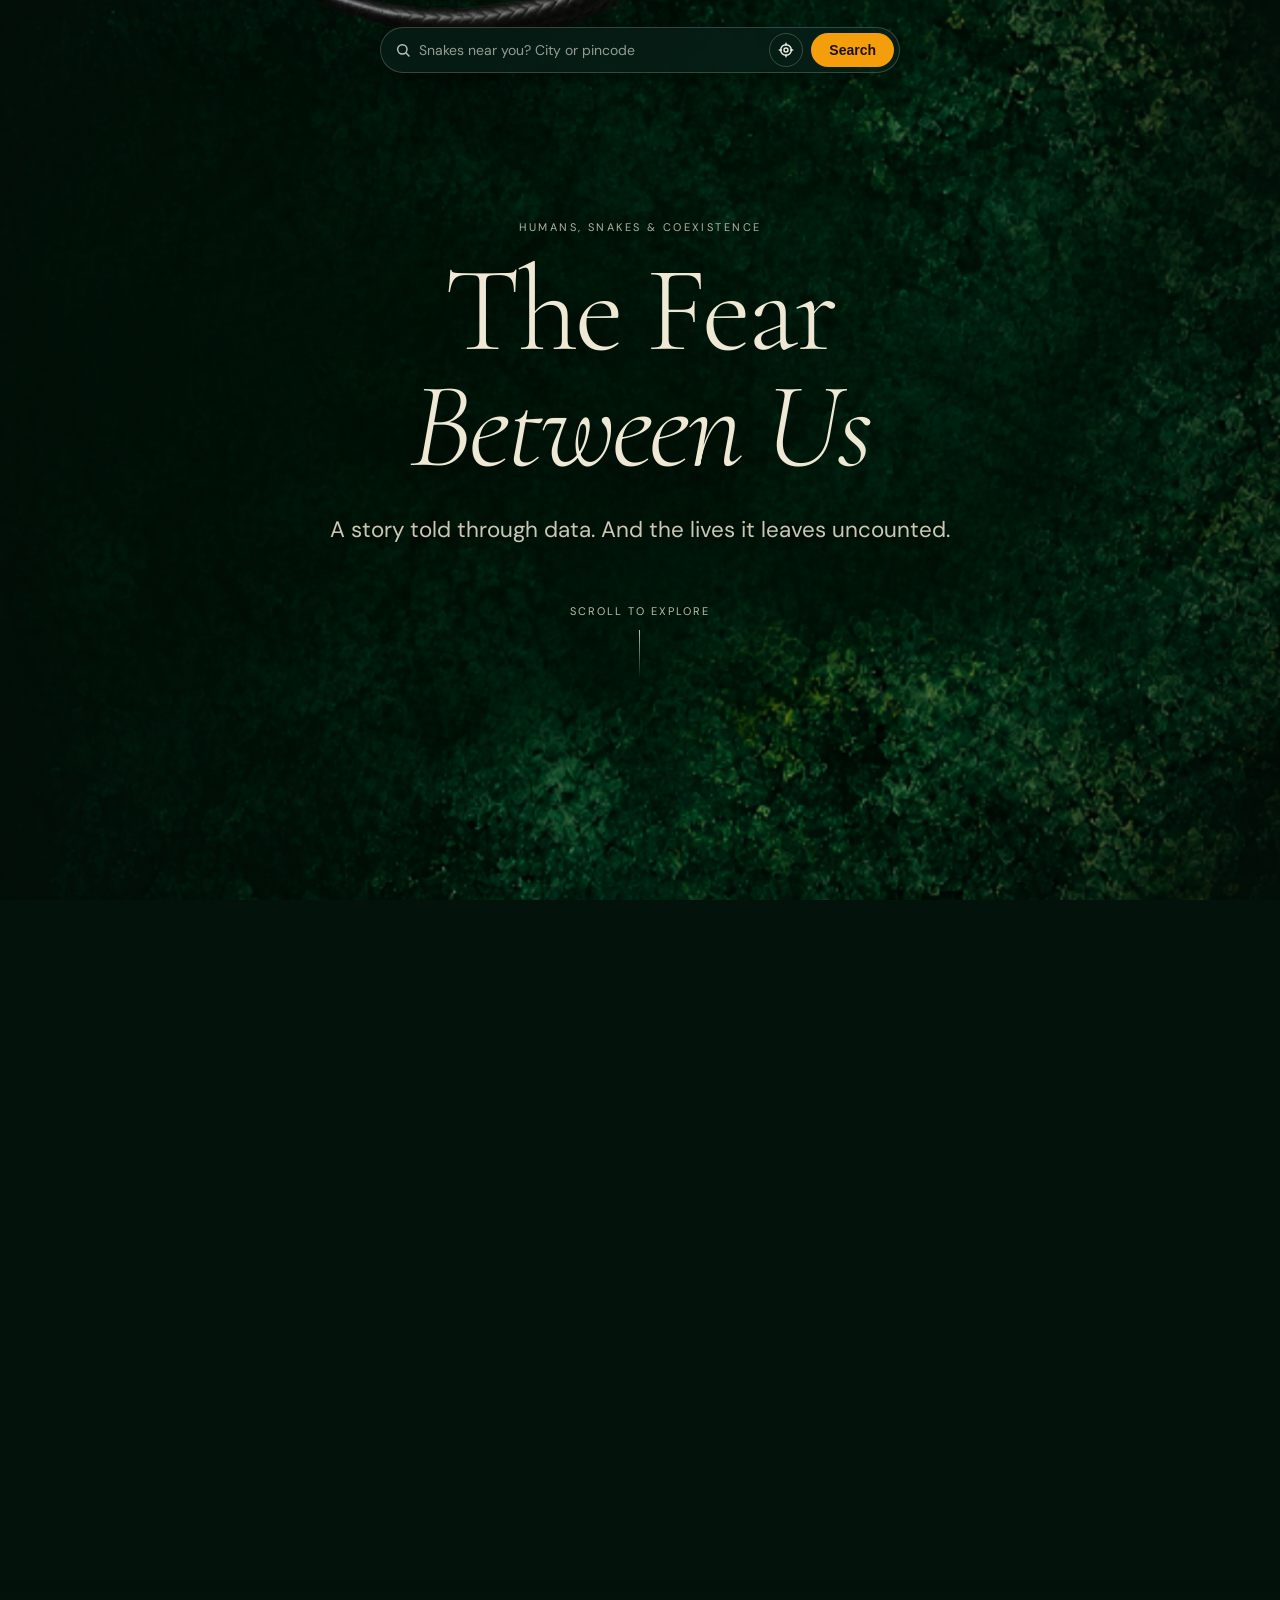
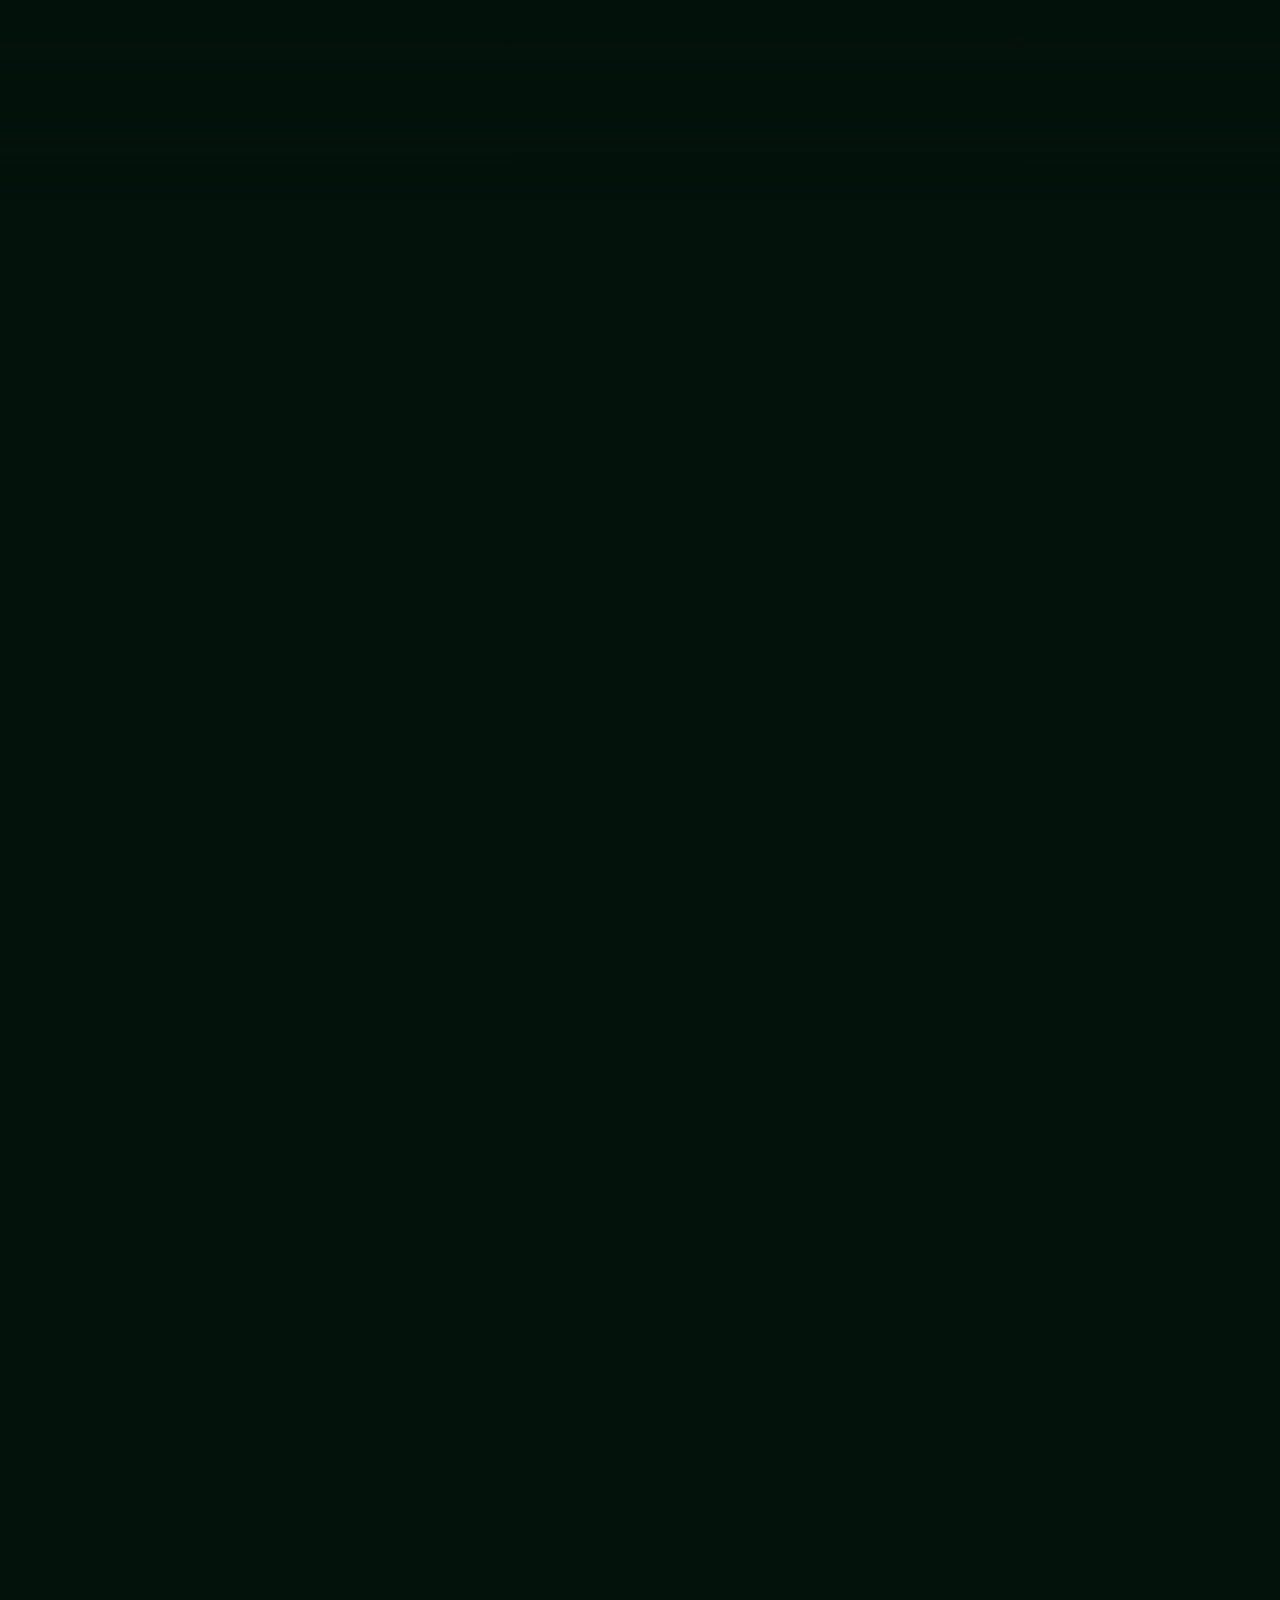
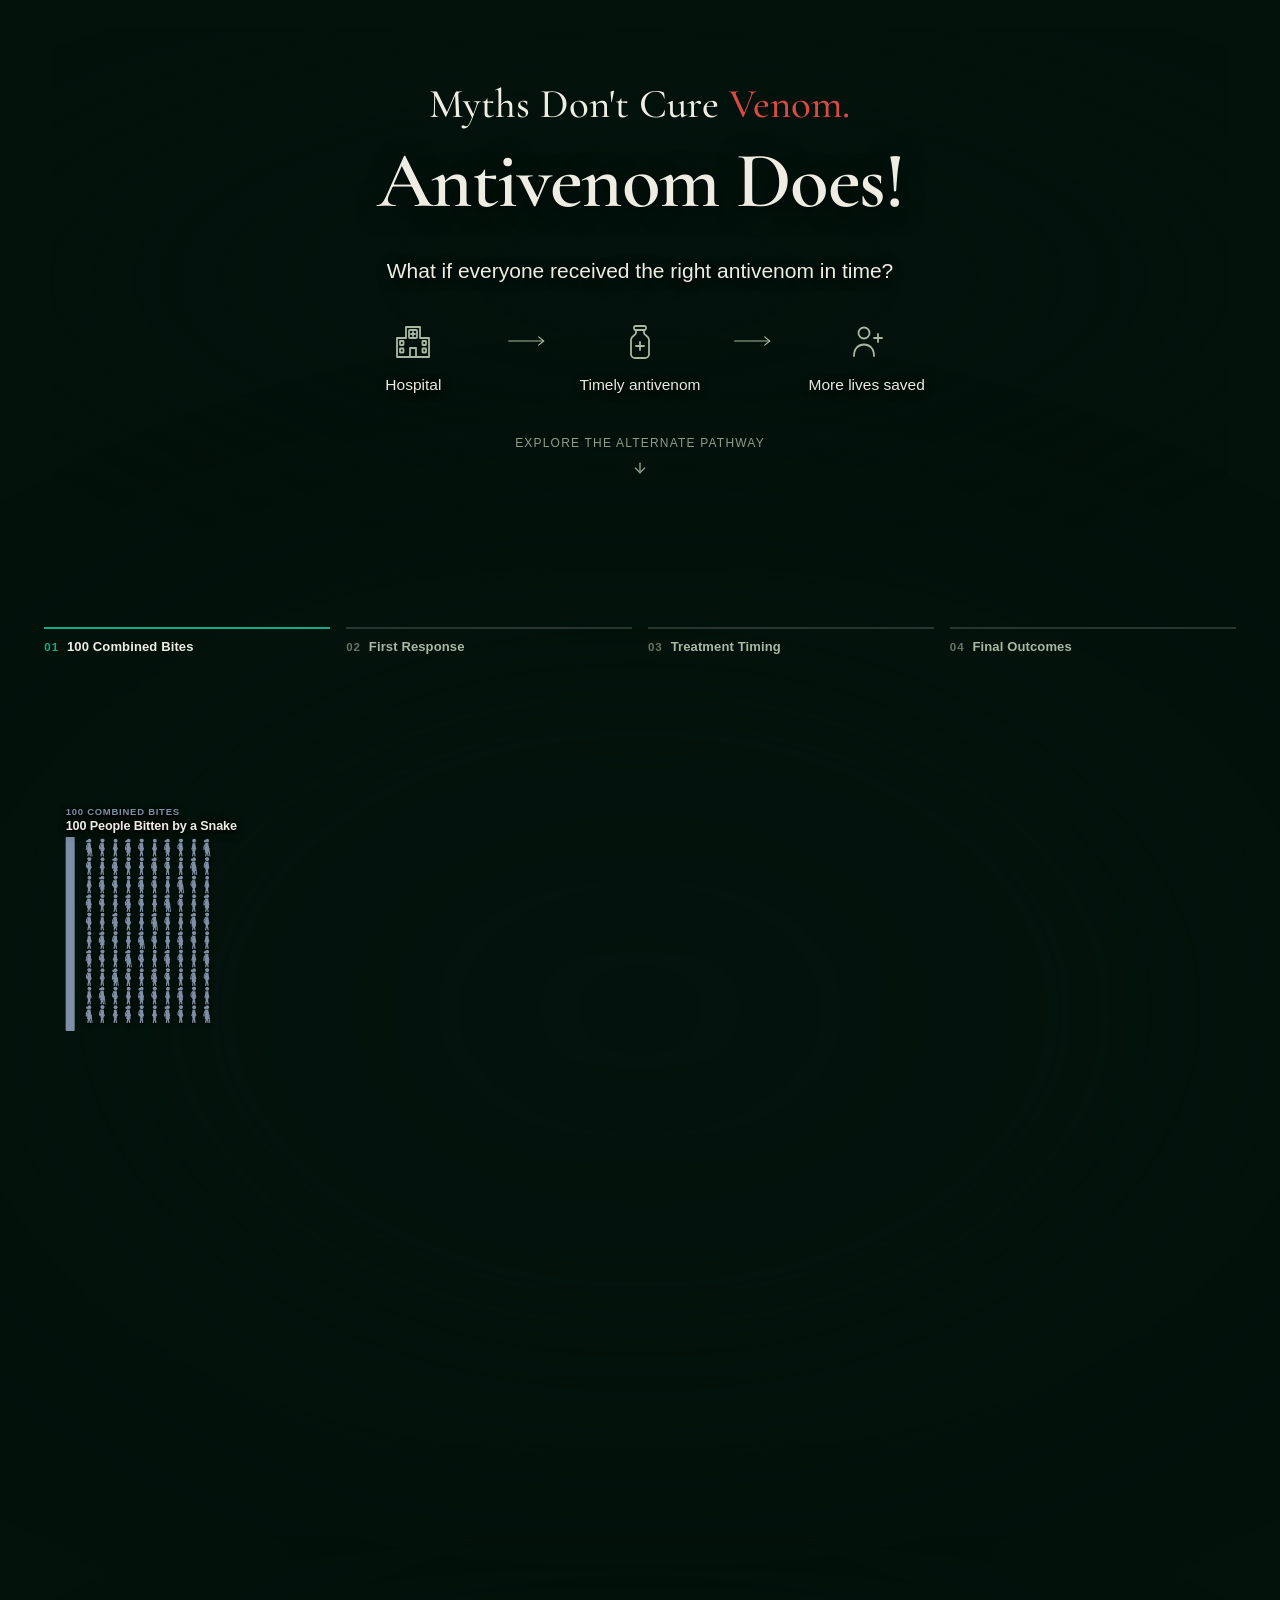
==== commit 6ccf9d94: "Lock horizontal scroll at every width Co-Authored-By: Claude Opus 5.5 <noreply@anthropic.com>" ====
--- a/index.html
+++ b/index.html
@@ -15,7 +15,7 @@
     <link rel="stylesheet" href="https://cdn.jsdelivr.net/npm/leaflet@1.9.4/dist/leaflet.css" />
     <link rel="stylesheet" href="https://cdnjs.cloudflare.com/ajax/libs/leaflet.markercluster/1.5.3/MarkerCluster.css" />
     <link rel="stylesheet" href="assets/neighbourhood_map.css?v=snc_v3" />
-    <link rel="stylesheet" href="style.css?v=m_touch_v7">
+    <link rel="stylesheet" href="style.css?v=no_hscroll_v1">
 </head>
 <body class="story-body">
 
--- a/style.css
+++ b/style.css
@@ -23,6 +23,12 @@
     --font-title: 'DM Serif Display', 'Playfair Display', Georgia, serif;
     --font-serif: 'Newsreader', serif;
     --font-body: 'Inter', -apple-system, sans-serif;
+}
+
+/* Vertical scroll only, at every width */
+html,
+body {
+    overflow-x: clip;
 }
 
 html {
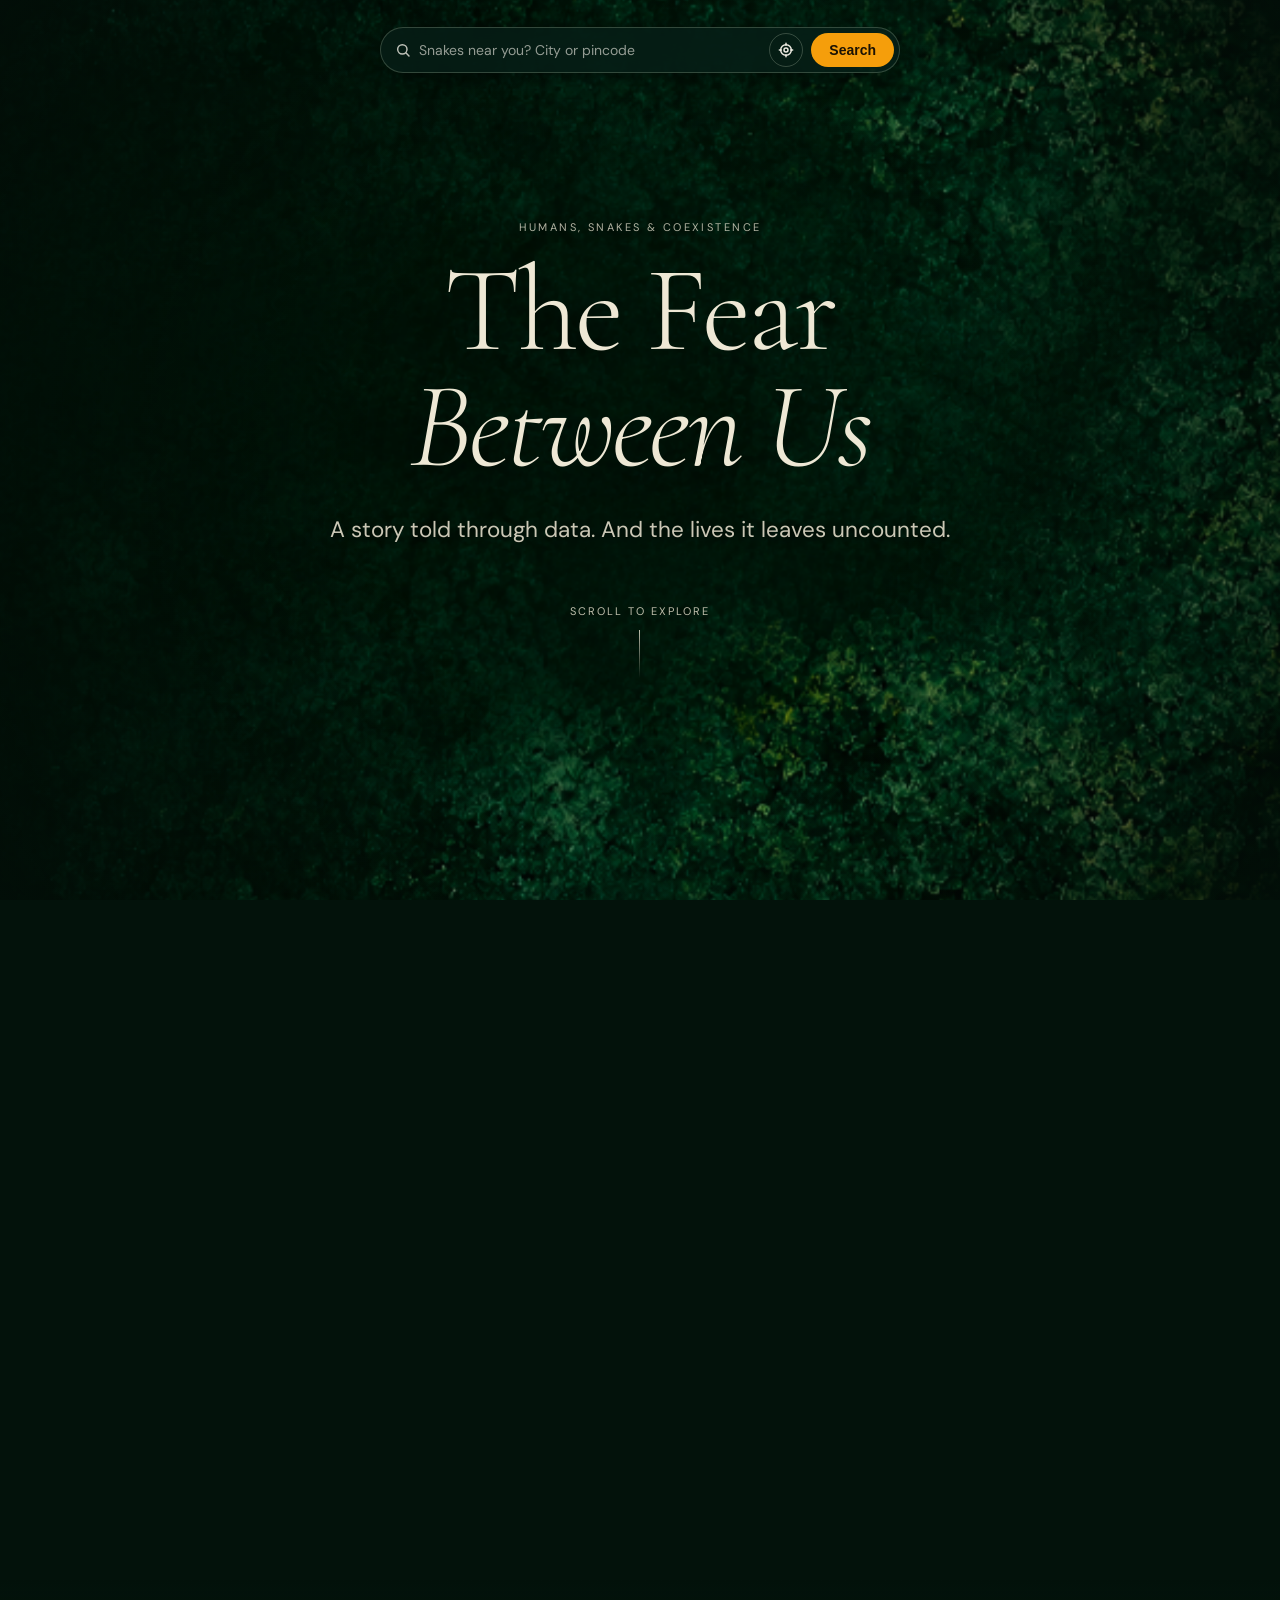
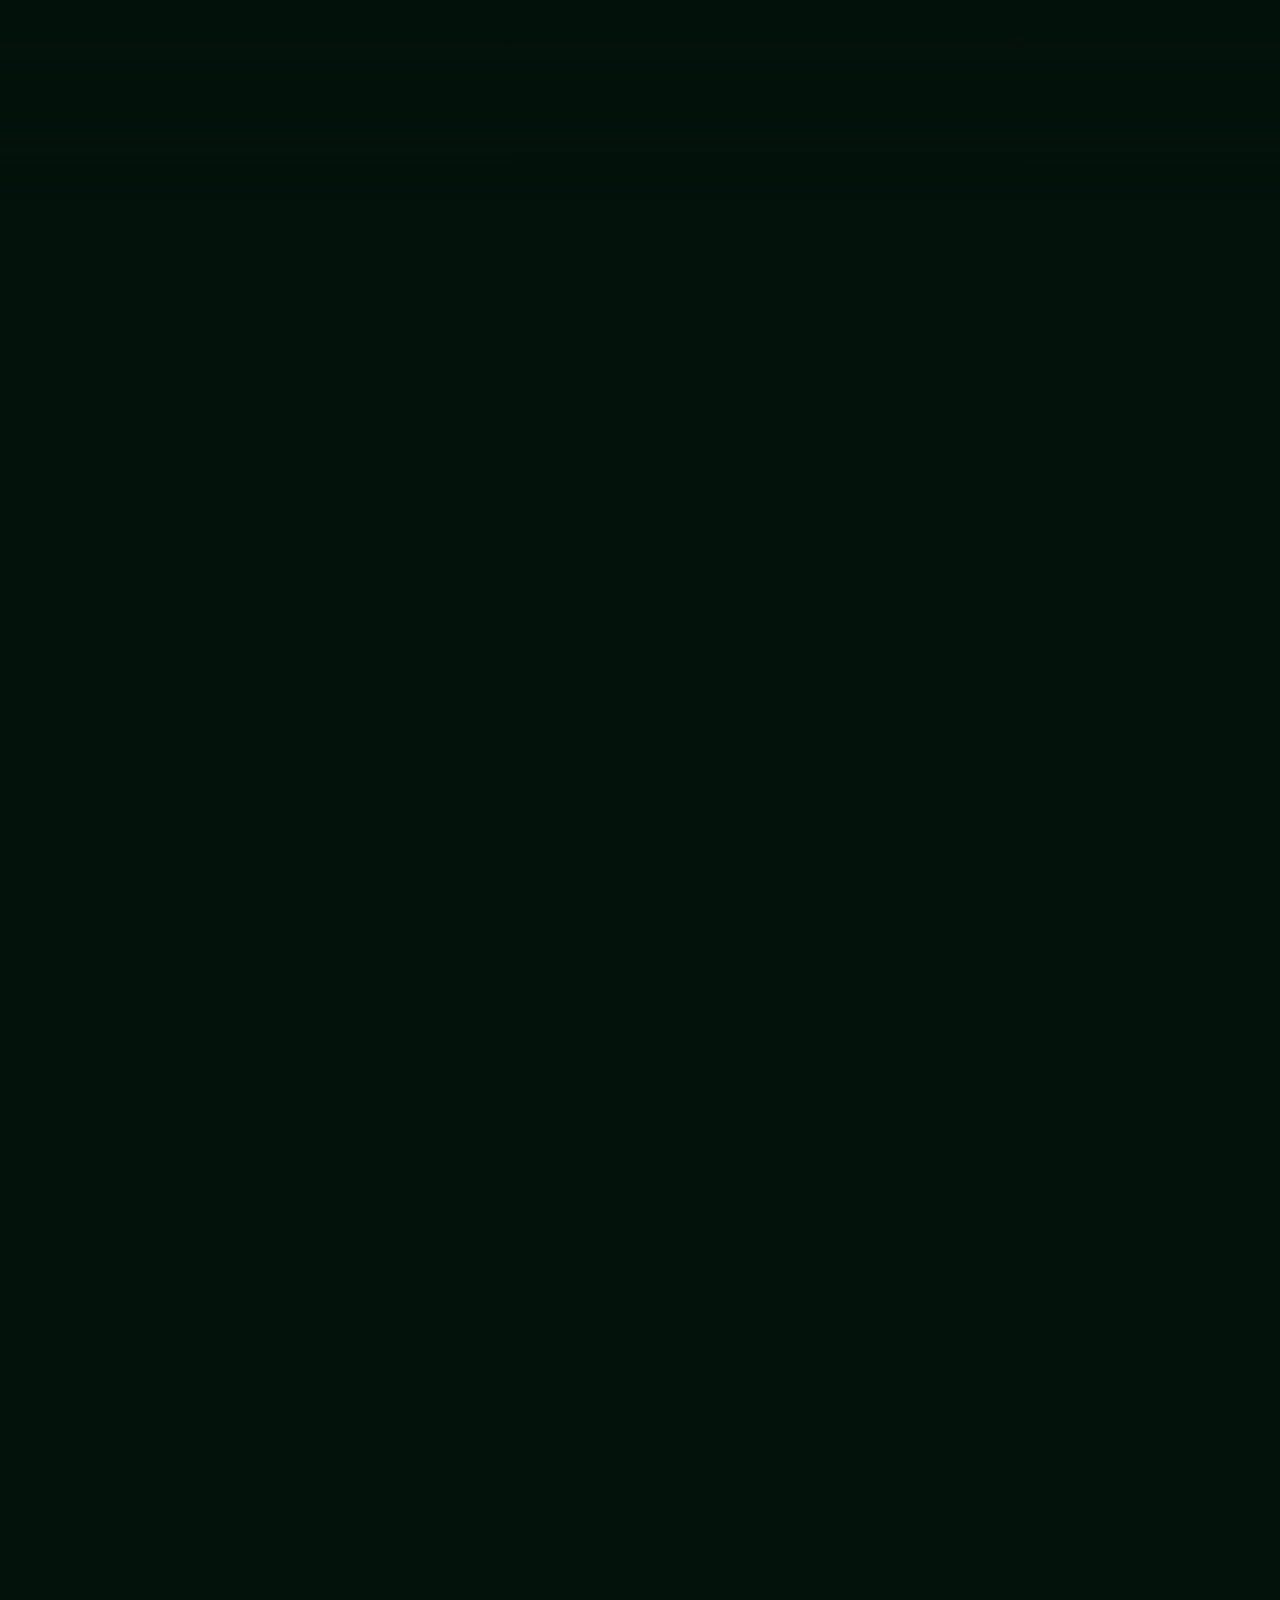
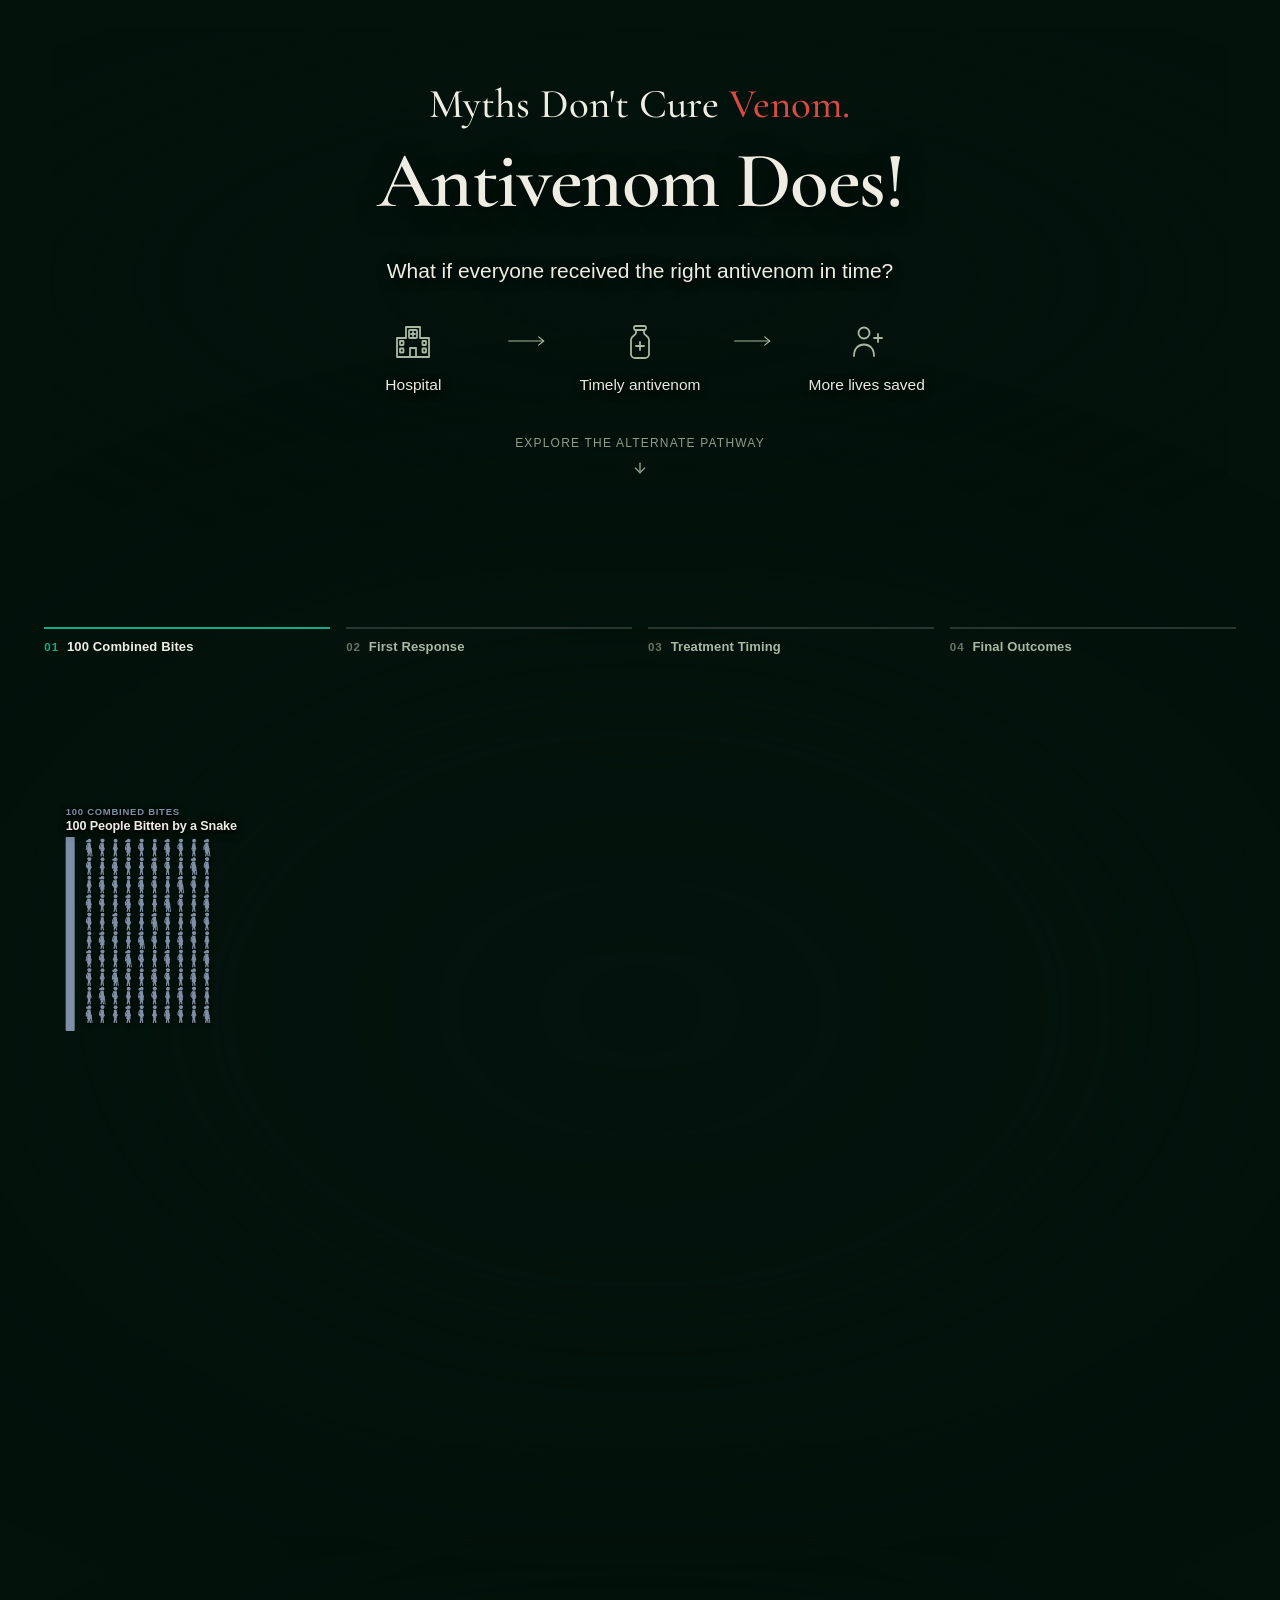
==== commit 150f6c62: "Update sightings map with 4,365 new iNaturalist observations; drop first-person wording Co-Authored-" ====
--- a/index.html
+++ b/index.html
@@ -118,7 +118,7 @@
                             <p class="intro-line-lead">For every 100 snakebites,</p>
                             <h2 class="intro-line-stat"><span class="stat-highlight">21</span> lives are lost.</h2>
                             <p class="intro-line-question">Is venom the only reason?</p>
-                            <p class="intro-line-pathways">Let’s follow the pathways.</p>
+                            <p class="intro-line-pathways">Follow the pathways.</p>
                         </div>
                     </div>
 
@@ -756,7 +756,7 @@
         <section class="unseen-chapter-screen" id="unseen-section">
             <div class="unseen-editorial-container" id="unseen-container">
                 <!-- Narrative Lead -->
-                <p class="unseen-line-lead">We count the lives affected by snakebites.</p>
+                <p class="unseen-line-lead">Lives affected by snakebites are counted.</p>
 
                 <!-- Core Question Headline -->
                 <h2 class="unseen-line-headline">
@@ -939,7 +939,7 @@
                             </h2>
 
                             <p class="bigfour-supporting-line">
-                                Let’s meet the “Big Four”.
+                                Meet the “Big Four”.
                             </p>
                         </header>
 
@@ -1363,7 +1363,7 @@
     <script src="https://cdn.jsdelivr.net/npm/leaflet@1.9.4/dist/leaflet.js"></script>
     <script src="https://cdnjs.cloudflare.com/ajax/libs/leaflet.markercluster/1.5.3/leaflet.markercluster.js"></script>
     <!-- Observation Dataset and Interactive Map Controller -->
-    <script src="assets/snake_observations_data.js"></script>
+    <script src="assets/snake_observations_data.js?v=inat_2026_11_28"></script>
     <script src="assets/neighbourhood_map.js?v=snc_v3"></script>
     <script src="assets/community_submissions.js?v=csub_v3"></script>
     <script src="script.js?v=hsearch_v1"></script>
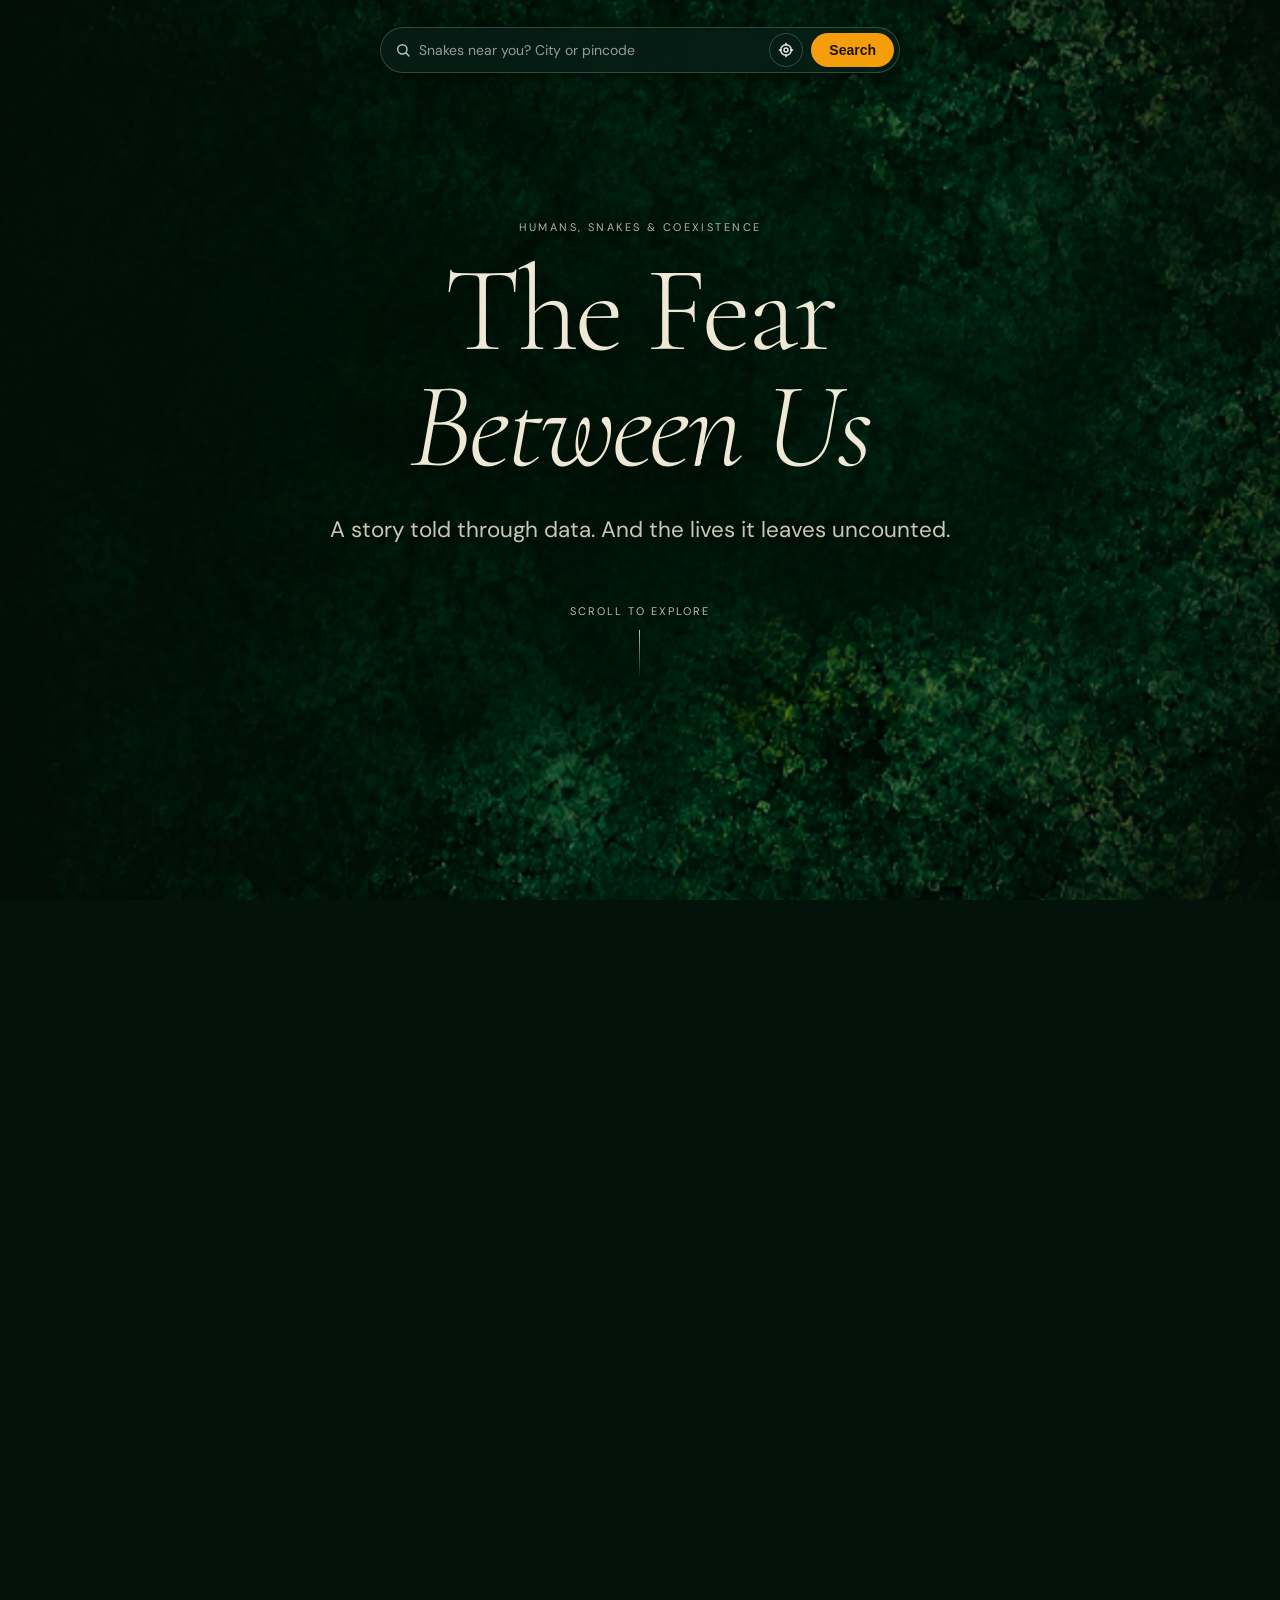
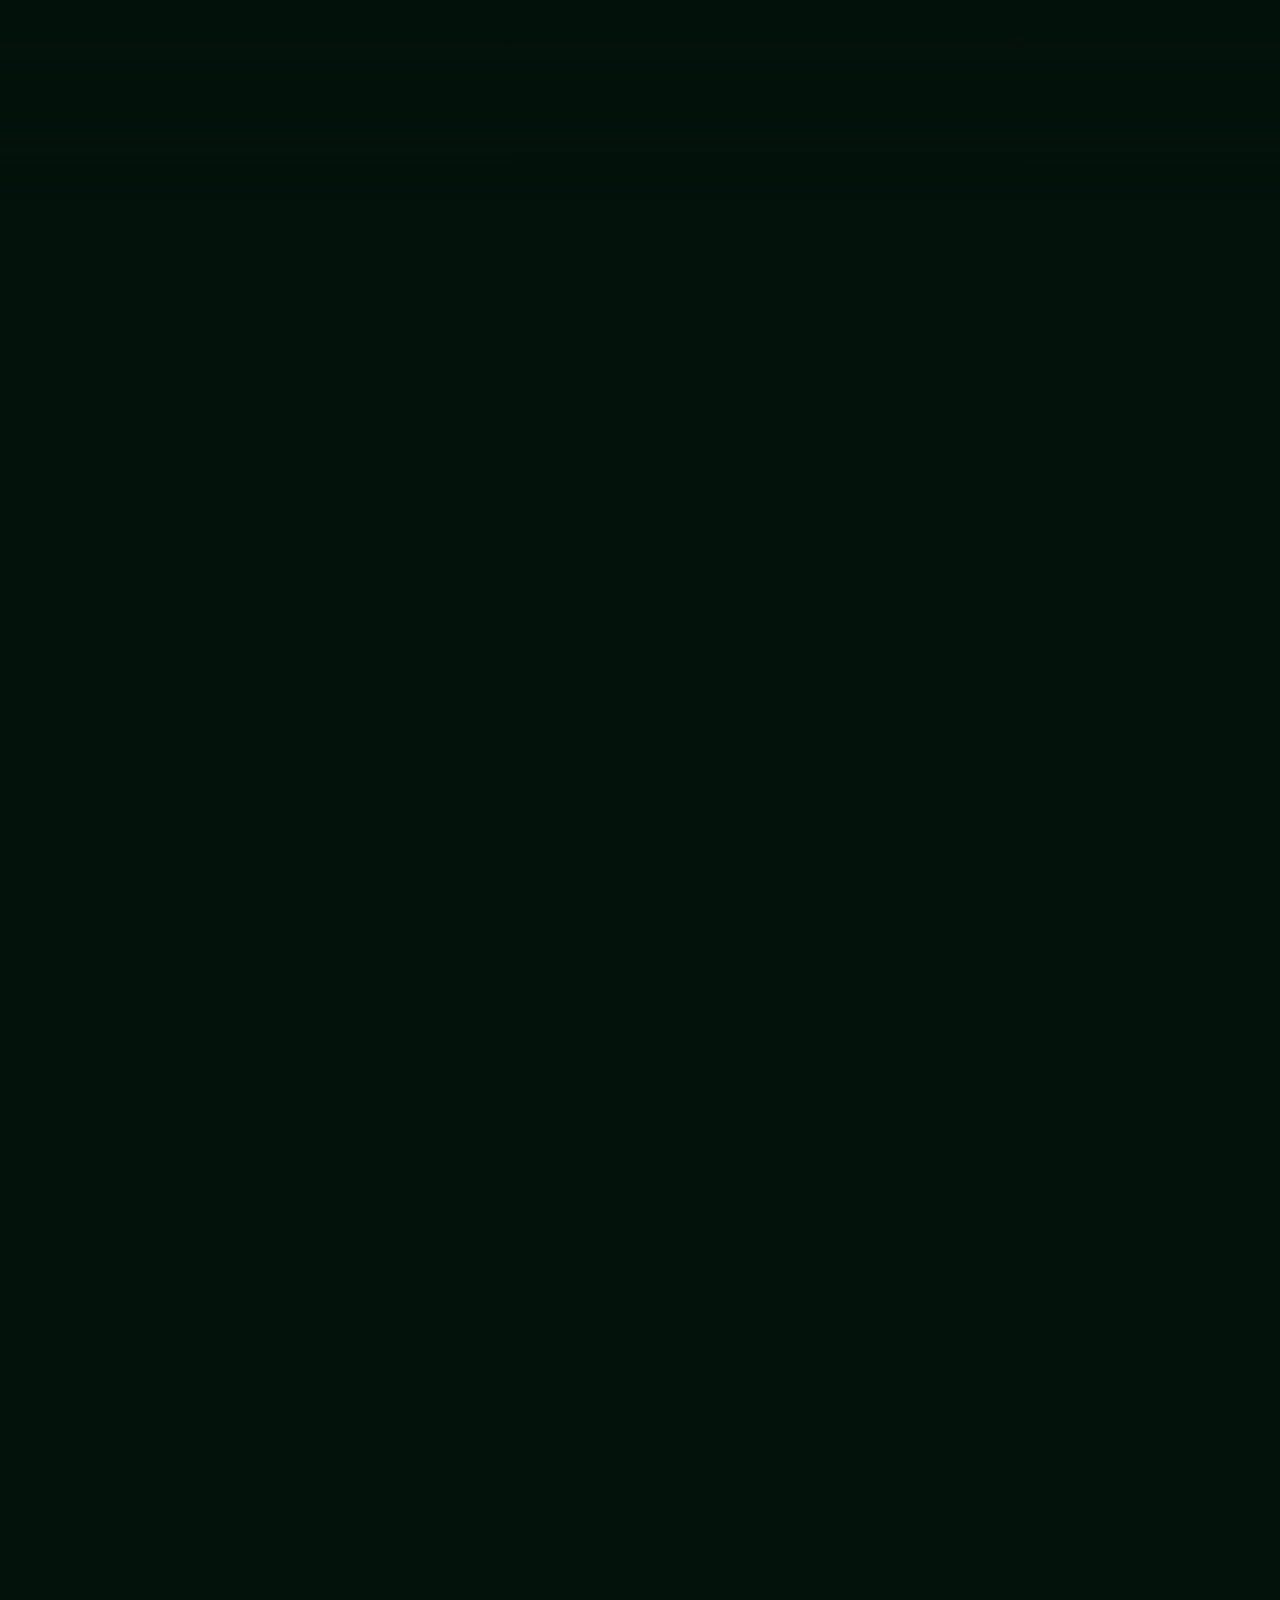
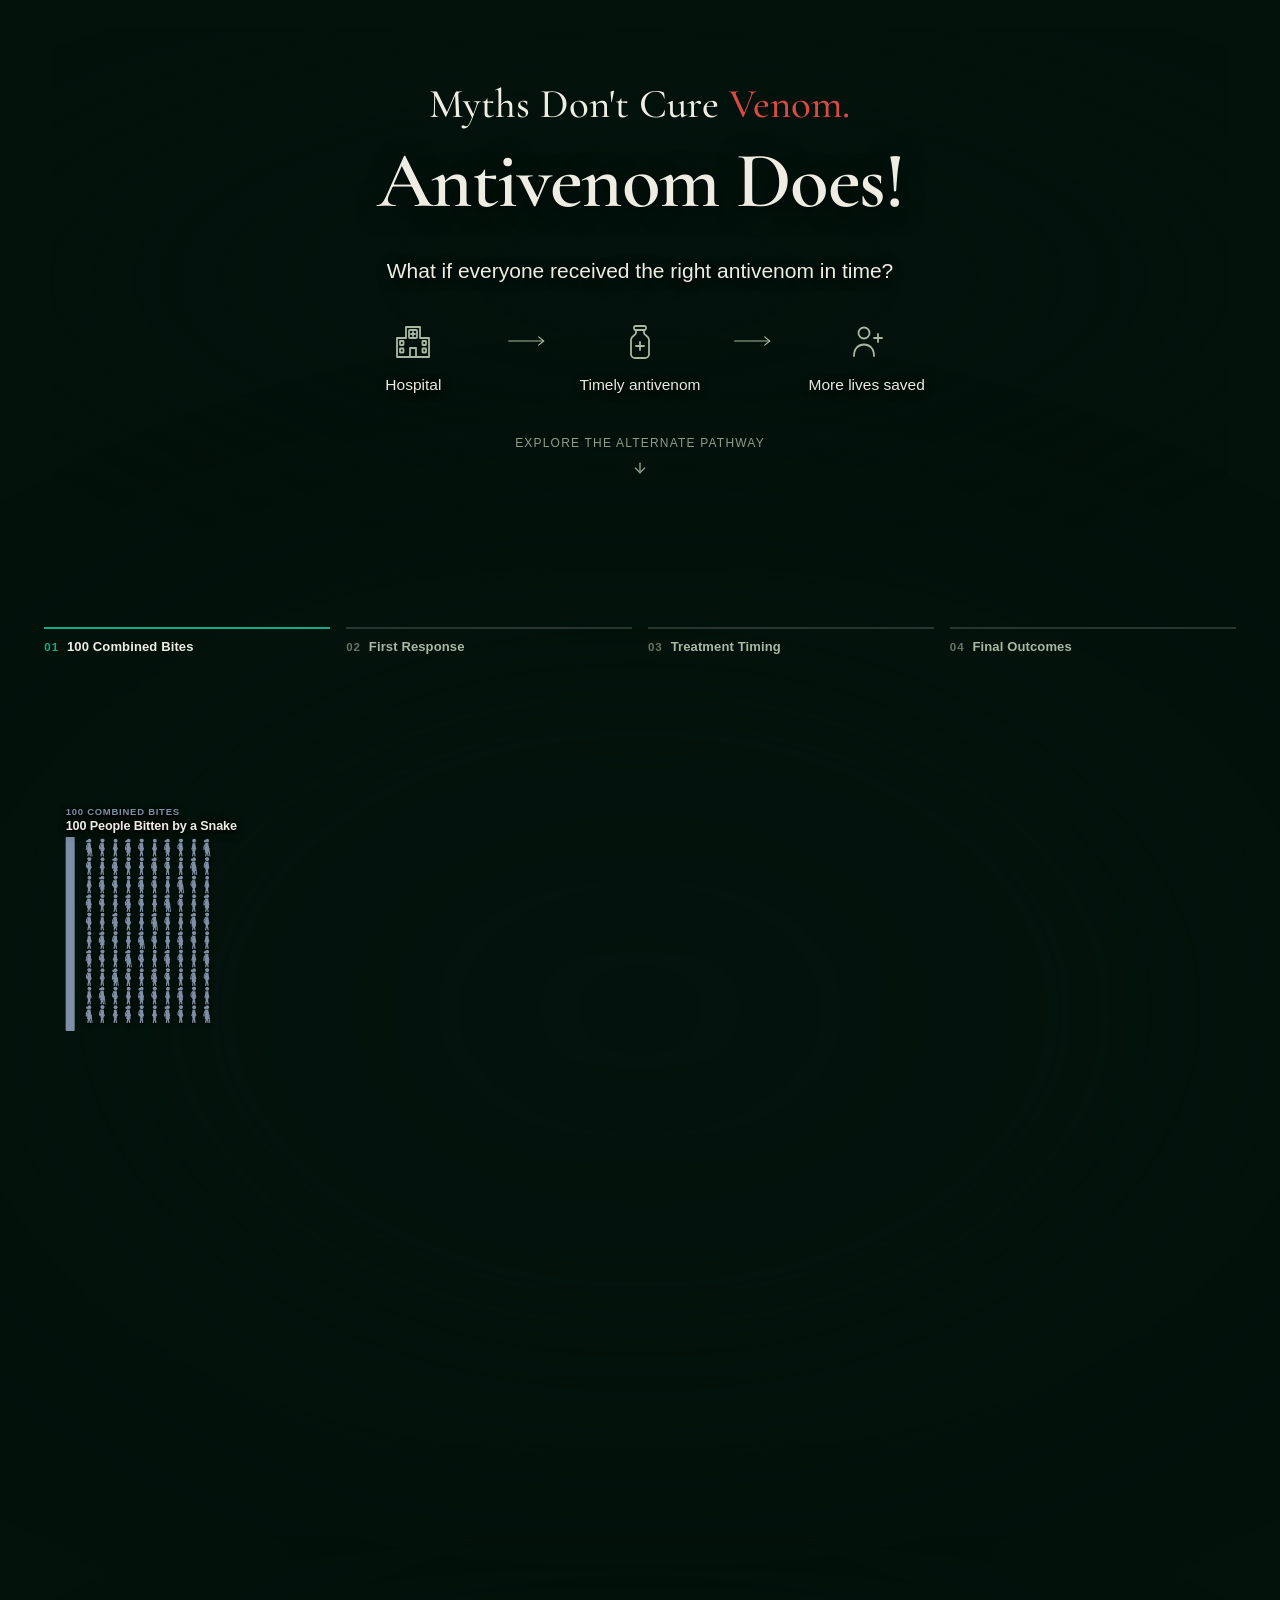
==== commit d36b44c1: "Map: colour sightings and clusters by venom status, tag species in the list Co-Authored-By: Claude O" ====
--- a/index.html
+++ b/index.html
@@ -14,7 +14,7 @@
         <!-- Leaflet & MarkerCluster for Neighbourhood Observations Map -->
     <link rel="stylesheet" href="https://cdn.jsdelivr.net/npm/leaflet@1.9.4/dist/leaflet.css" />
     <link rel="stylesheet" href="https://cdnjs.cloudflare.com/ajax/libs/leaflet.markercluster/1.5.3/MarkerCluster.css" />
-    <link rel="stylesheet" href="assets/neighbourhood_map.css?v=snc_v3" />
+    <link rel="stylesheet" href="assets/neighbourhood_map.css?v=snc_v4" />
     <link rel="stylesheet" href="style.css?v=no_hscroll_v1">
 </head>
 <body class="story-body">
@@ -1270,12 +1270,20 @@
                         <!-- Single Quiet Map Legend -->
                         <div class="snc-map-legend" aria-label="Map legend">
                             <div class="snc-legend-row">
-                                <span class="snc-legend-dot" aria-hidden="true"></span>
-                                <span>Recorded observation</span>
+                                <span class="snc-legend-dot v" aria-hidden="true"></span>
+                                <span>Venomous</span>
                             </div>
                             <div class="snc-legend-row">
-                                <span class="snc-legend-cluster" aria-hidden="true">12</span>
-                                <span>Numbered cluster</span>
+                                <span class="snc-legend-dot m" aria-hidden="true"></span>
+                                <span>Mildly venomous</span>
+                            </div>
+                            <div class="snc-legend-row">
+                                <span class="snc-legend-dot n" aria-hidden="true"></span>
+                                <span>Non-venomous</span>
+                            </div>
+                            <div class="snc-legend-row">
+                                <span class="snc-legend-cluster mix" aria-hidden="true">12</span>
+                                <span>Cluster · ring shows the mix</span>
                             </div>
                             <div class="snc-legend-row" id="snc-legend-search-area" hidden>
                                 <span class="snc-legend-area" aria-hidden="true"></span>
@@ -1364,7 +1372,7 @@
     <script src="https://cdnjs.cloudflare.com/ajax/libs/leaflet.markercluster/1.5.3/leaflet.markercluster.js"></script>
     <!-- Observation Dataset and Interactive Map Controller -->
     <script src="assets/snake_observations_data.js?v=inat_2026_11_28"></script>
-    <script src="assets/neighbourhood_map.js?v=snc_v3"></script>
+    <script src="assets/neighbourhood_map.js?v=snc_v4"></script>
     <script src="assets/community_submissions.js?v=csub_v3"></script>
     <script src="script.js?v=hsearch_v1"></script>
 </body>
--- a/assets/neighbourhood_map.css
+++ b/assets/neighbourhood_map.css
@@ -996,3 +996,31 @@
     opacity: 1;
     transition: opacity 0.4s ease-out;
 }
+
+        /* Venom status: dots, cluster rings, species tags, legend */
+        #snakes-neighbourhood-component .snc-cluster-circle {
+            border: 0;
+            background: radial-gradient(circle closest-side, #1A3C30 calc(100% - 4px), transparent calc(100% - 3.5px)),
+                conic-gradient(#d63053 0 var(--pv, 0%), #e69119 0 var(--pm, 0%), #10ac84 0);
+        }
+        #snakes-neighbourhood-component .snc-cluster-icon:hover .snc-cluster-circle {
+            background: radial-gradient(circle closest-side, #244F40 calc(100% - 4px), transparent calc(100% - 3.5px)),
+                conic-gradient(#d63053 0 var(--pv, 0%), #e69119 0 var(--pm, 0%), #10ac84 0);
+        }
+        #snakes-neighbourhood-component .snc-venom-tag {
+            display: inline-flex; align-items: center; gap: 6px; margin-top: 6px;
+            padding: 2px 9px 2px 7px; border-radius: 999px; font-size: 12px; font-weight: 600; letter-spacing: .02em;
+            font-family: 'Google Sans Flex', -apple-system, BlinkMacSystemFont, sans-serif;
+        }
+        #snakes-neighbourhood-component .snc-venom-tag i { width: 8px; height: 8px; border-radius: 50%; background: currentColor; }
+        #snakes-neighbourhood-component .snc-venom-v { color: #ff6b85; background: rgba(214, 48, 83, .16); }
+        #snakes-neighbourhood-component .snc-venom-m { color: #f2a93b; background: rgba(230, 145, 25, .16); }
+        #snakes-neighbourhood-component .snc-venom-n { color: #2fd4a3; background: rgba(16, 172, 132, .16); }
+        #snakes-neighbourhood-component .snc-legend-dot.v { background: #d63053; }
+        #snakes-neighbourhood-component .snc-legend-dot.m { background: #e69119; }
+        #snakes-neighbourhood-component .snc-legend-dot.n { background: #10ac84; }
+        #snakes-neighbourhood-component .snc-legend-cluster.mix {
+            border: 0;
+            background: radial-gradient(circle closest-side, #1C3F32 calc(100% - 2.5px), transparent calc(100% - 2px)),
+                conic-gradient(#d63053 0 25%, #e69119 0 45%, #10ac84 0);
+        }
